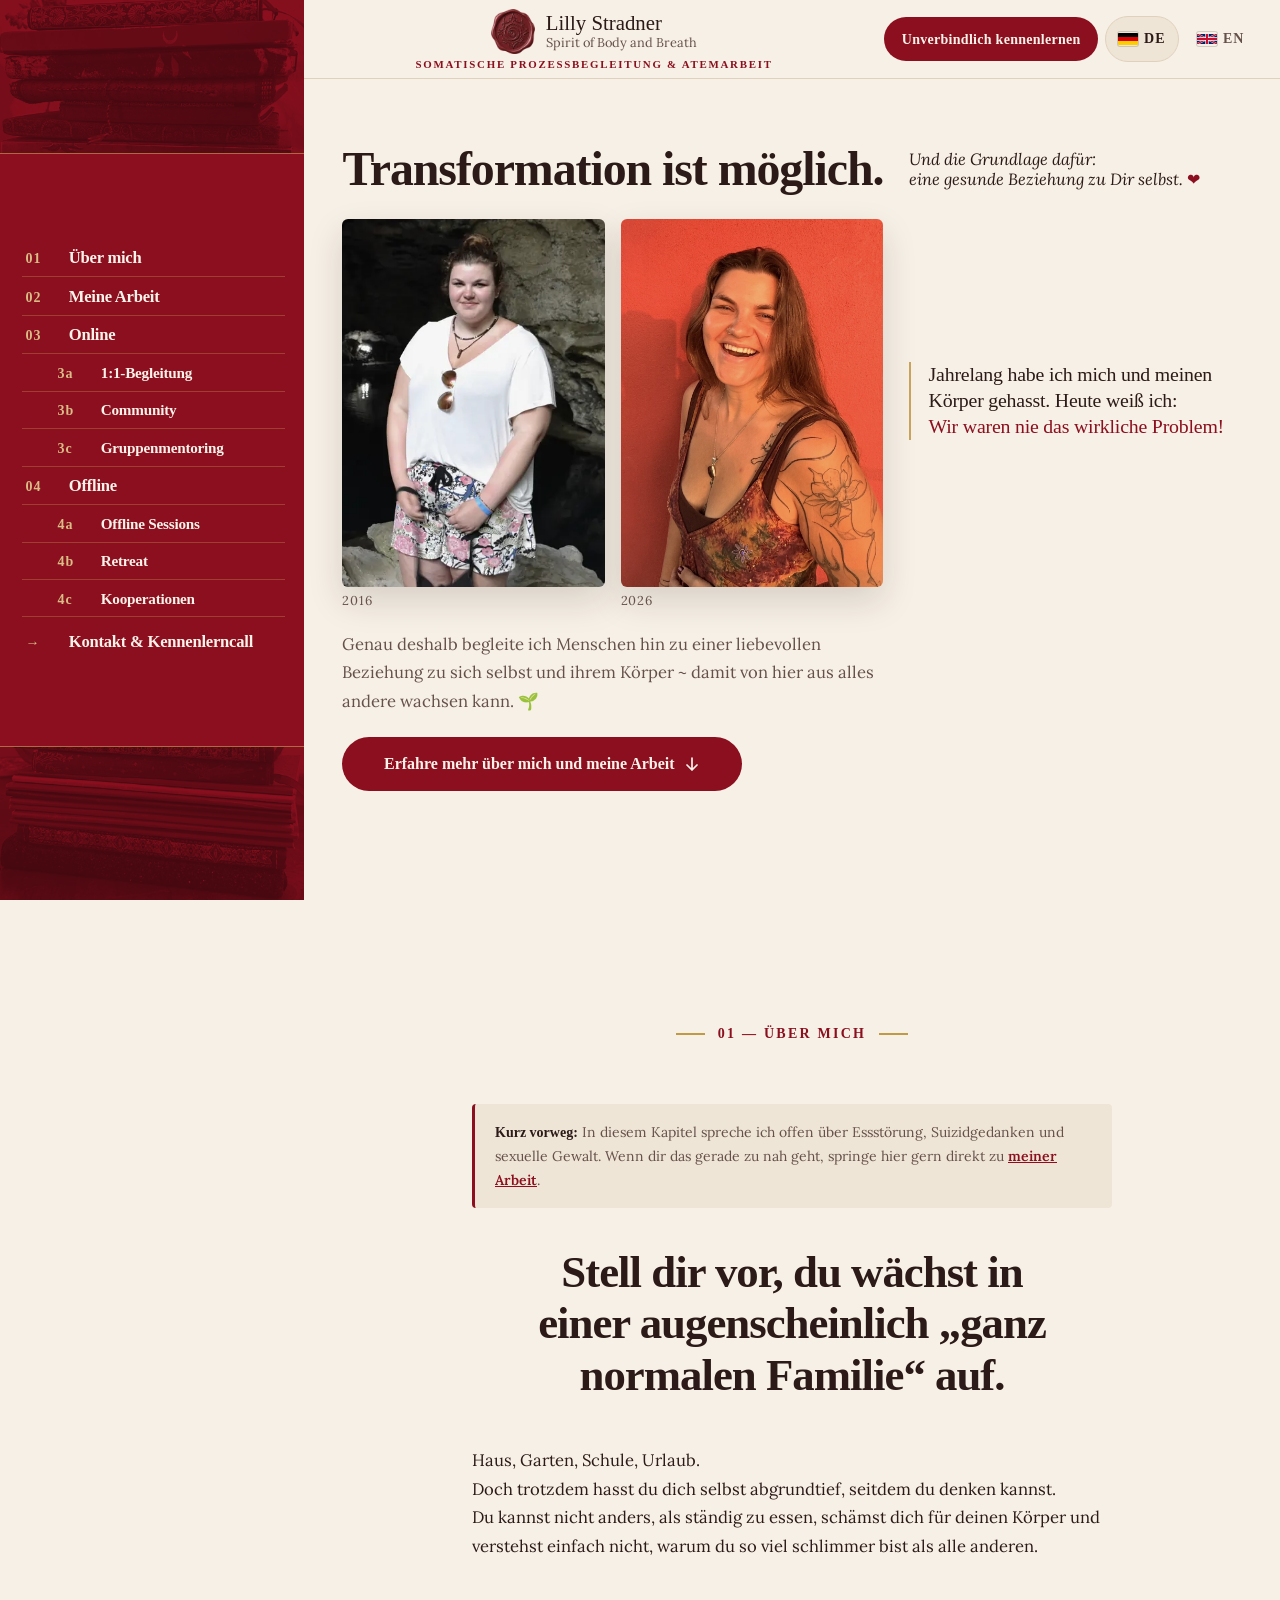
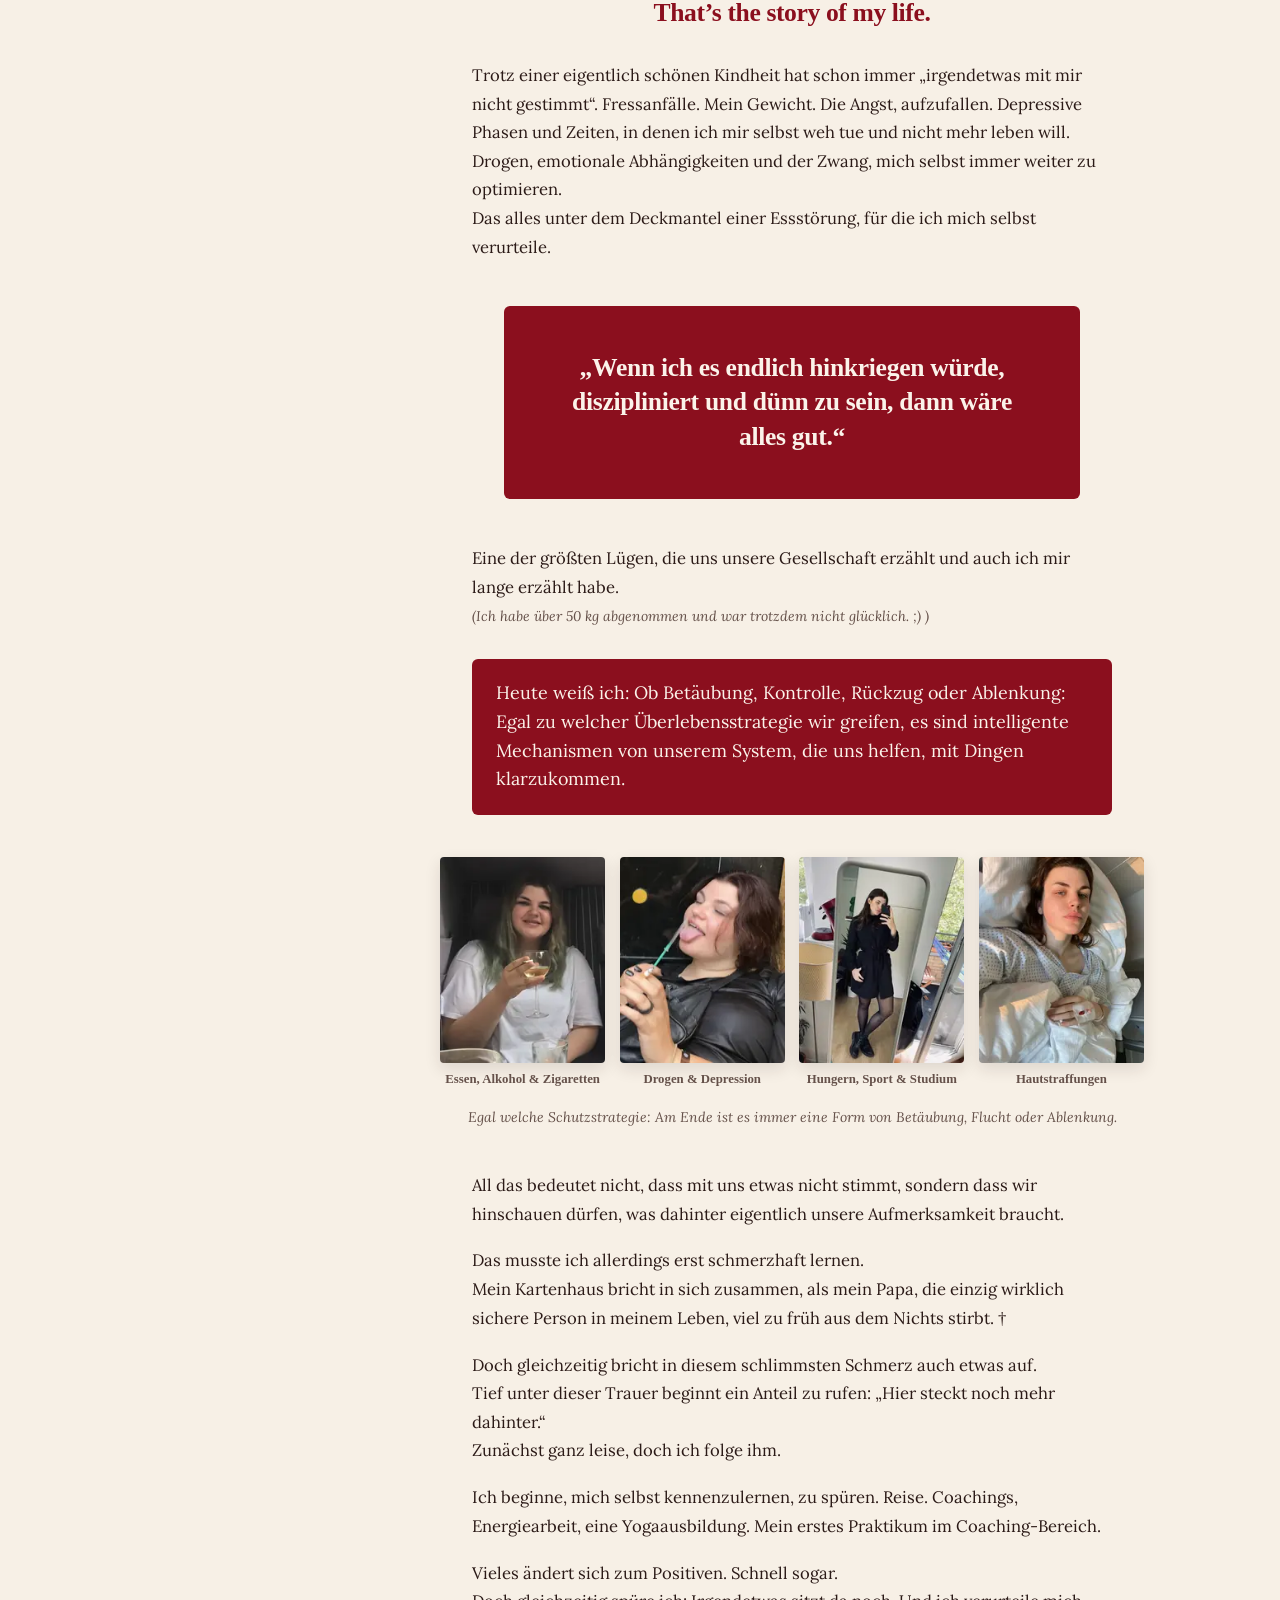
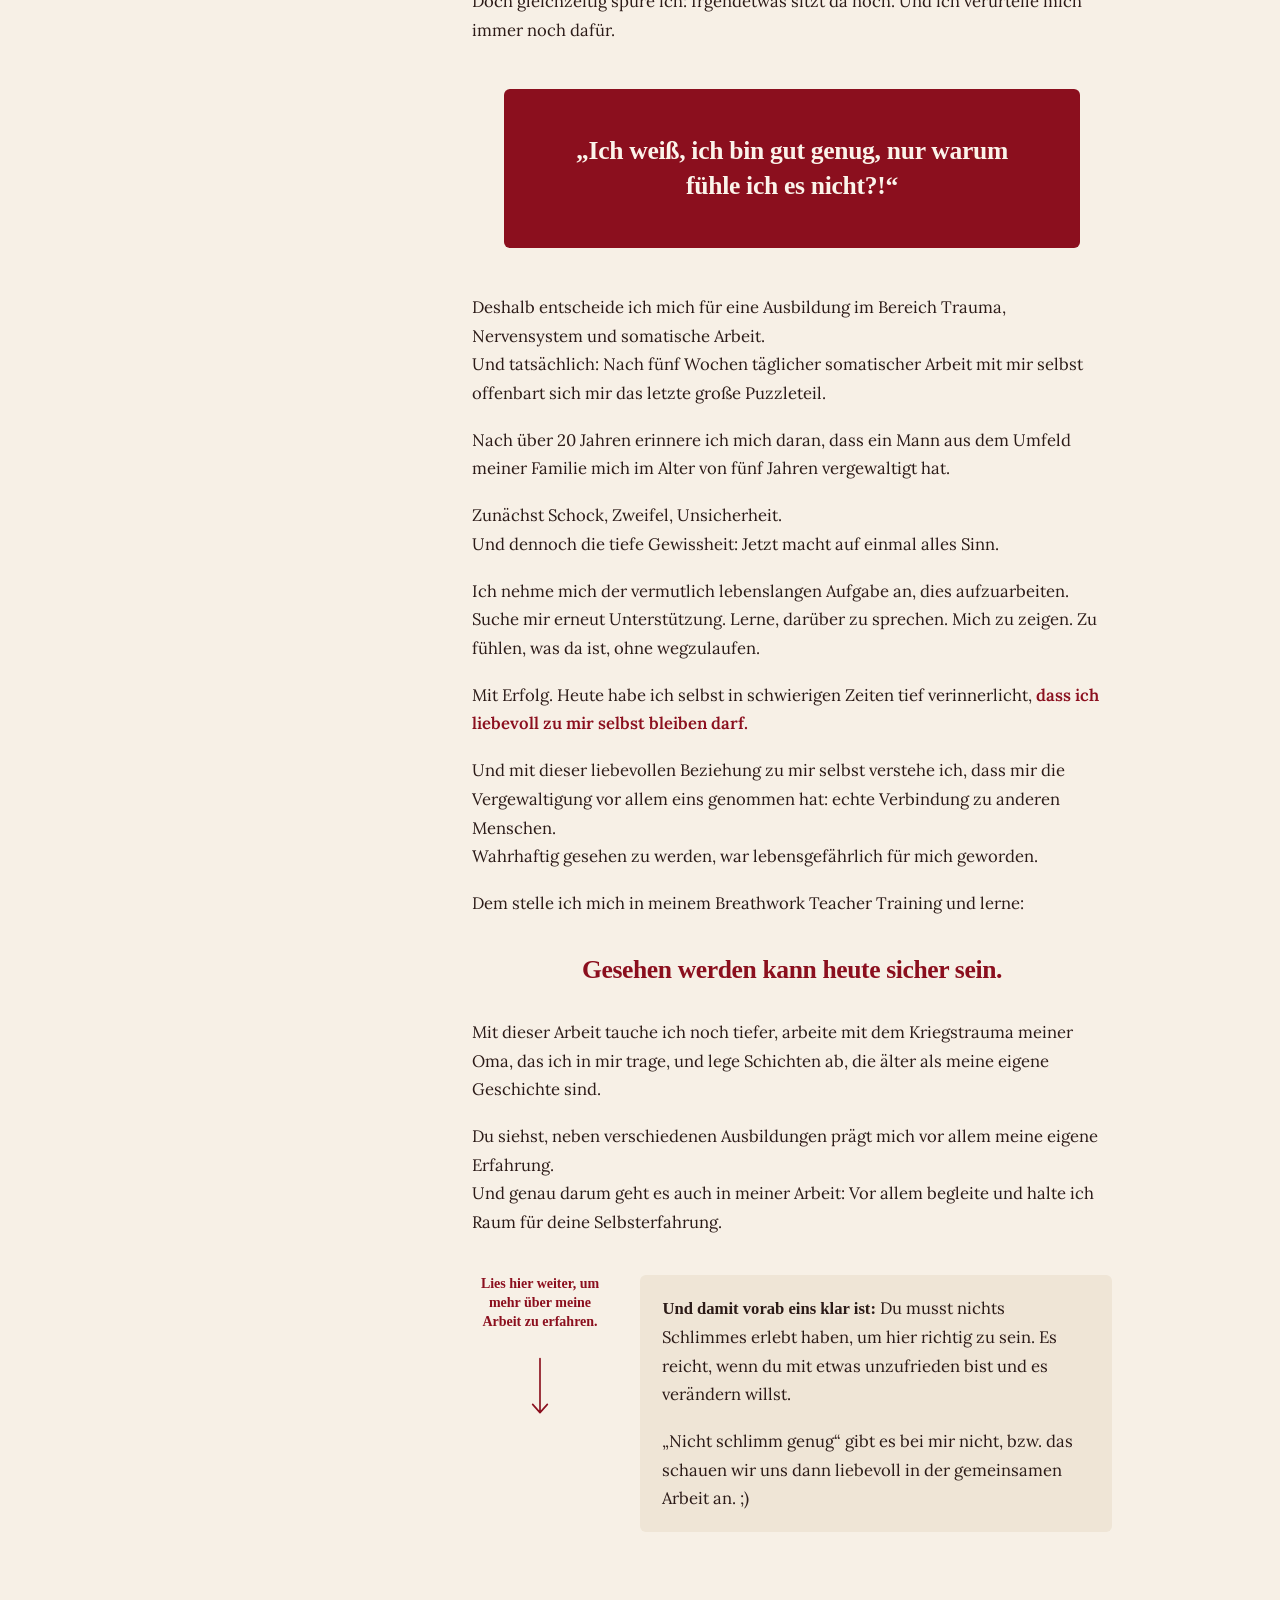
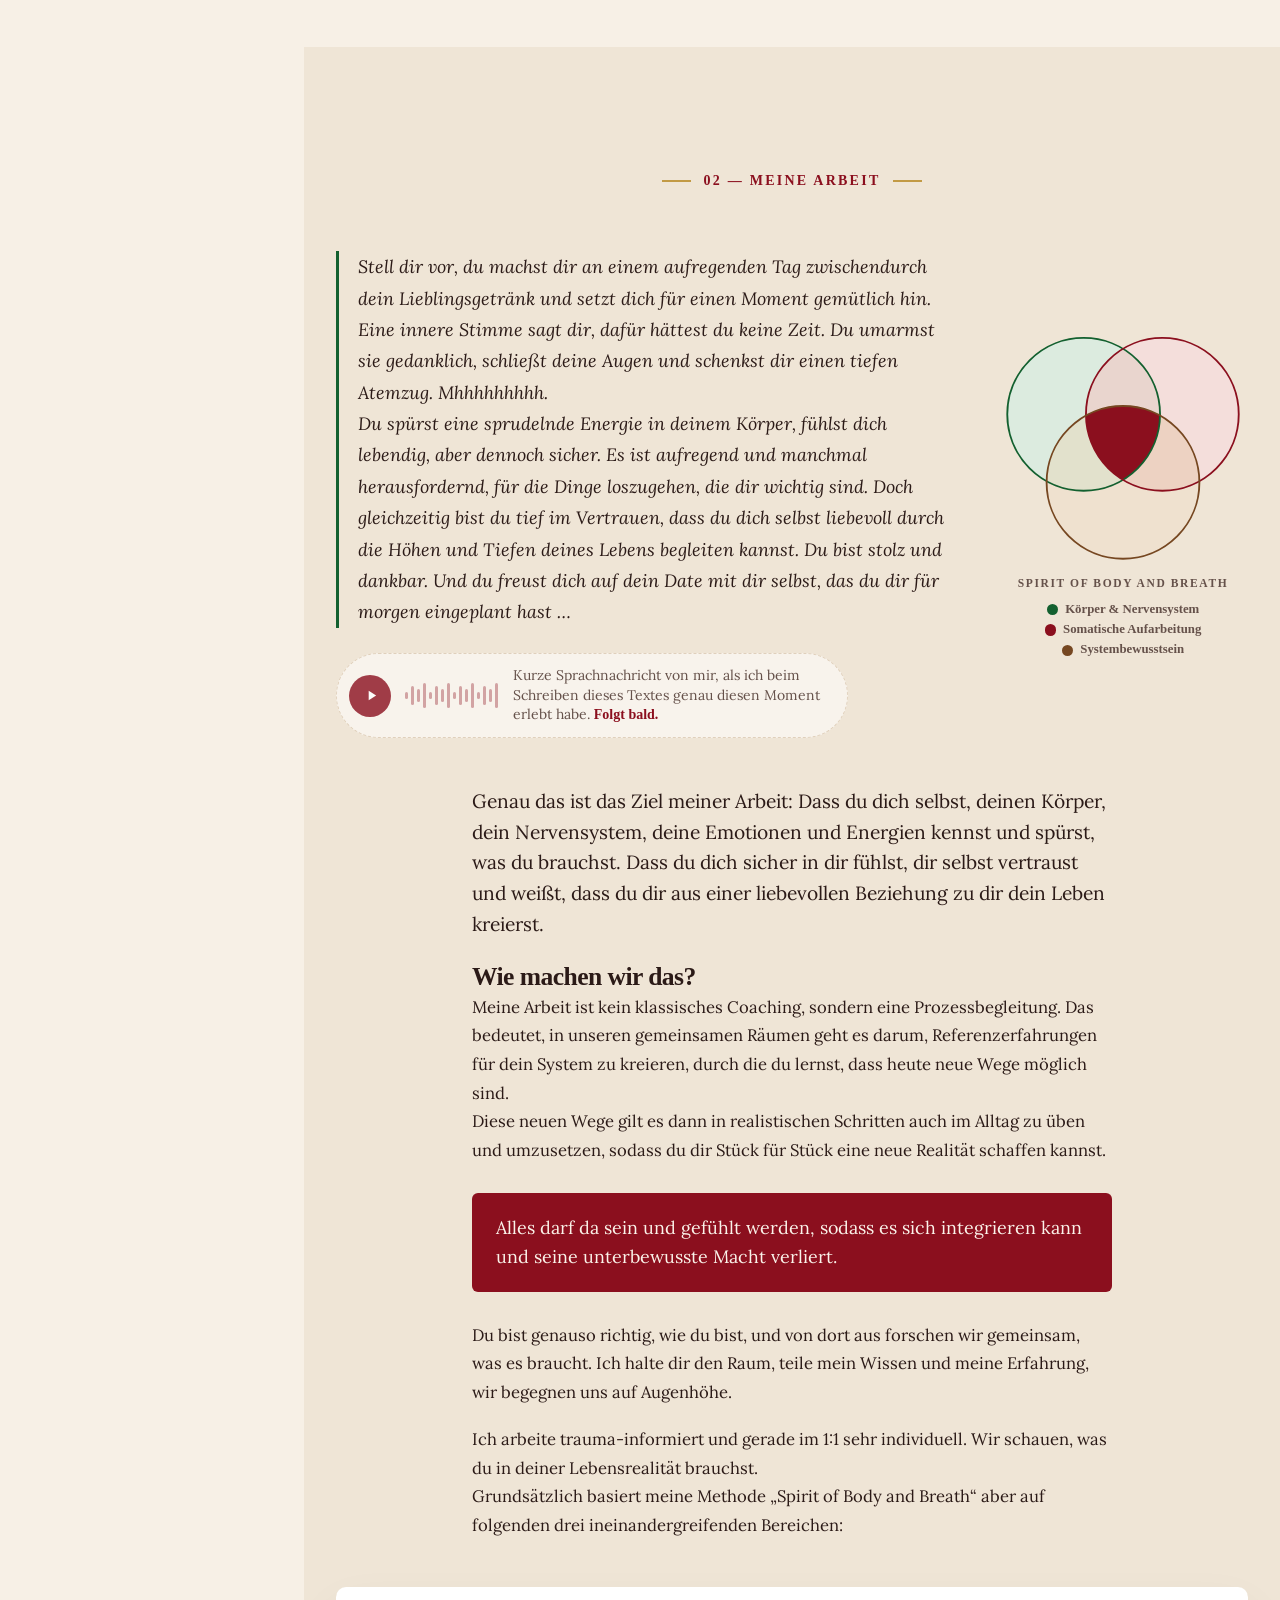
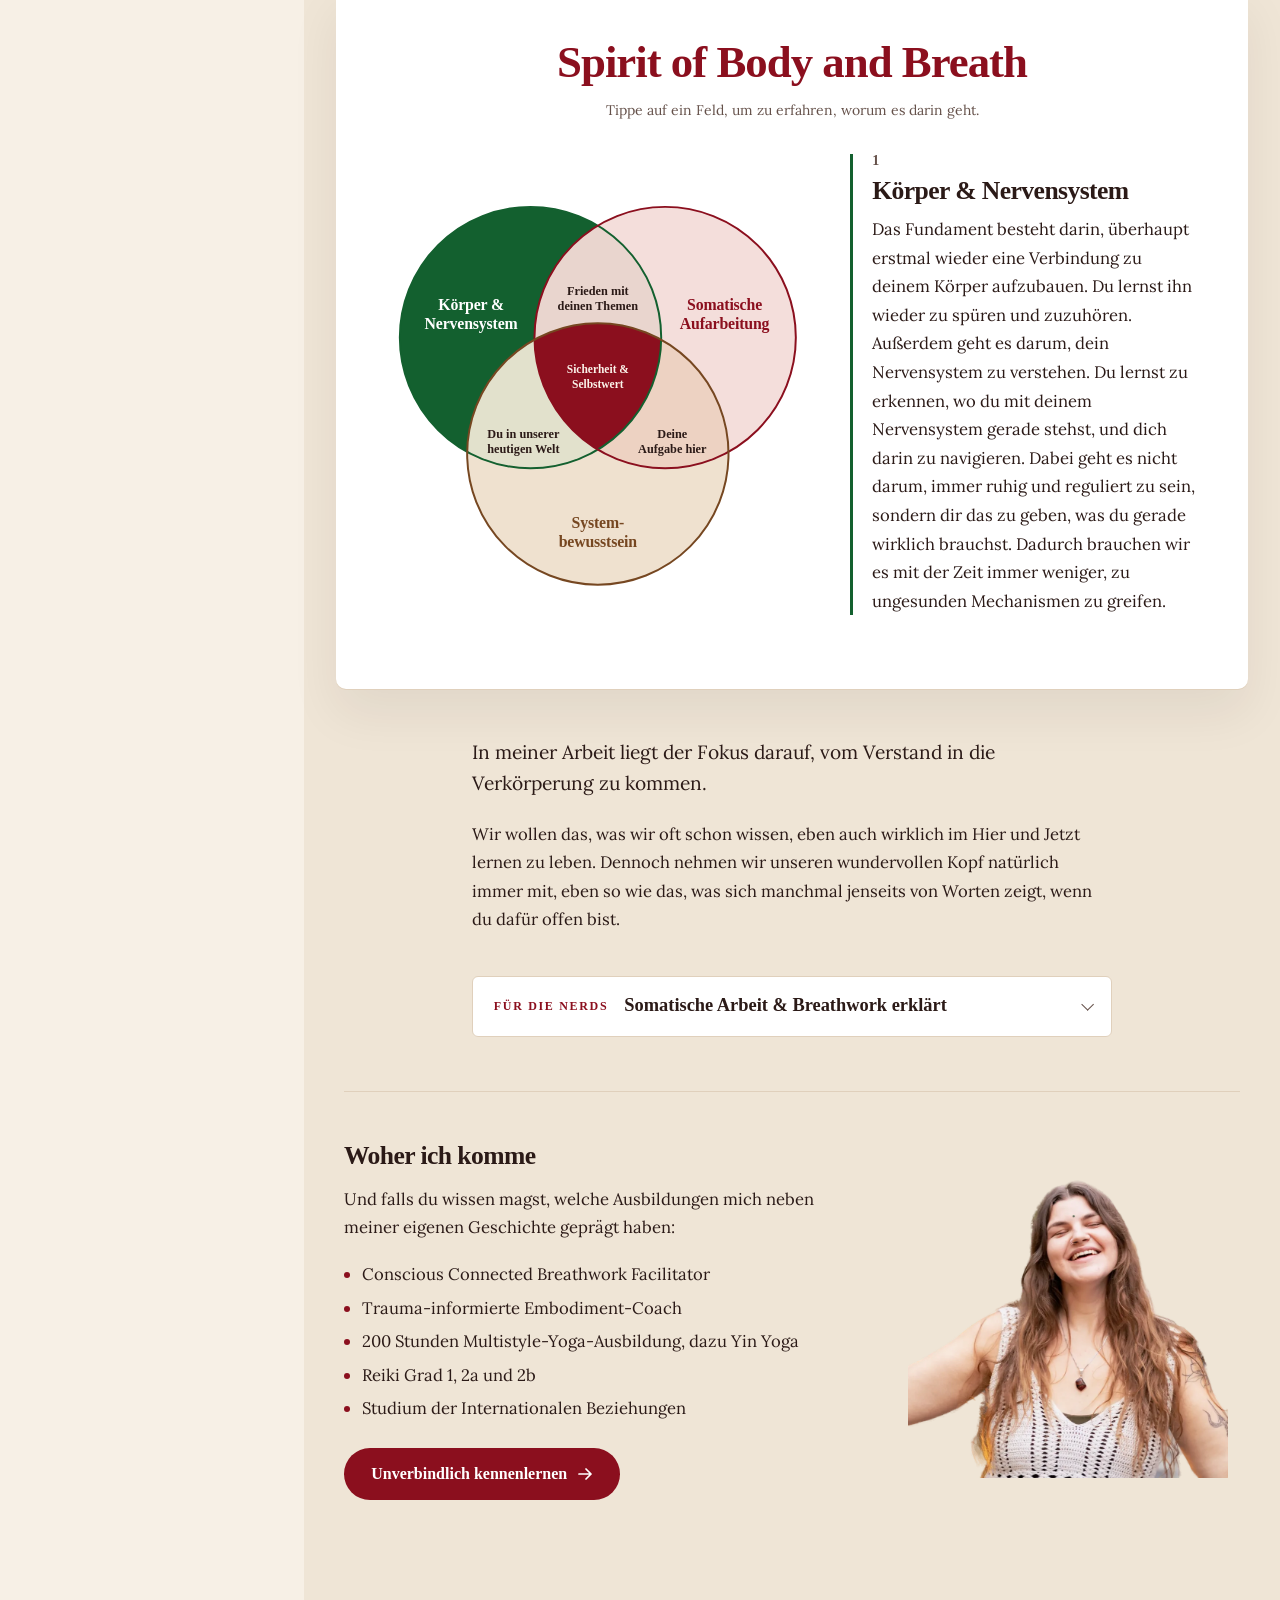
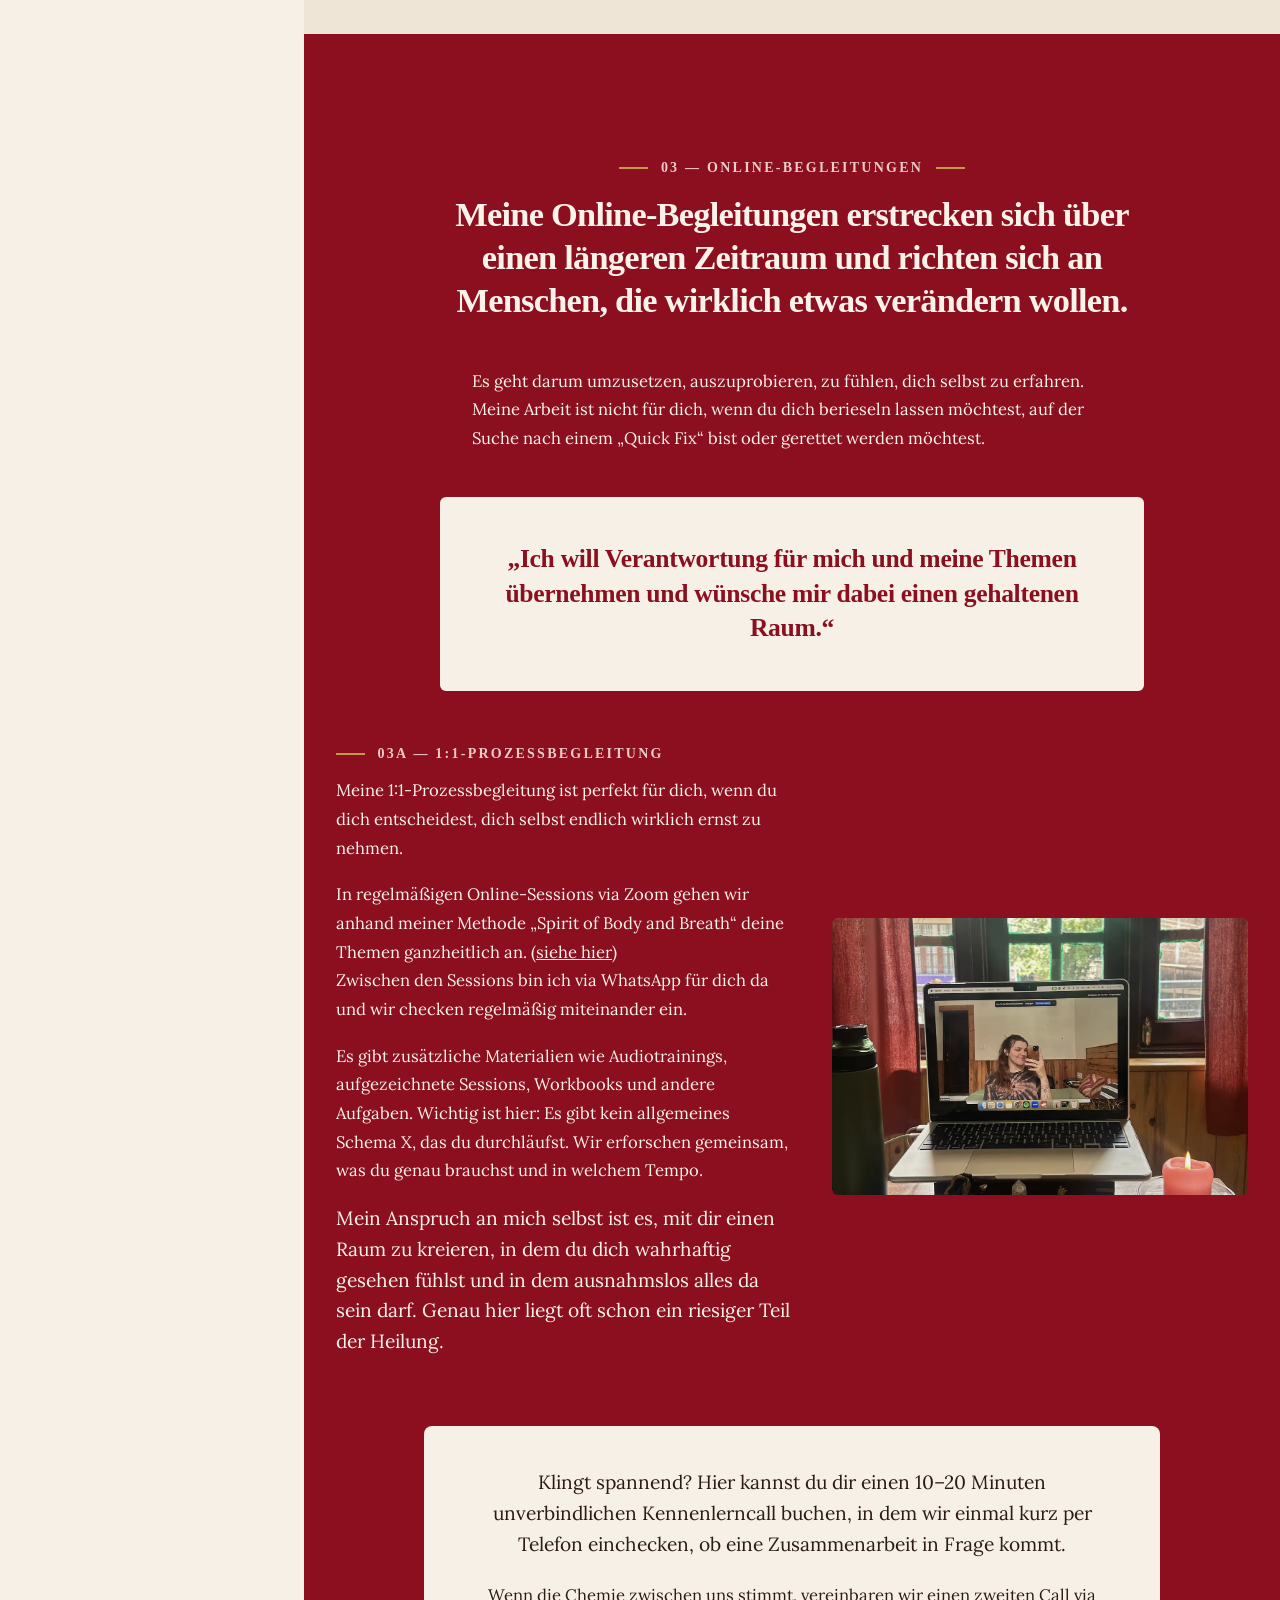
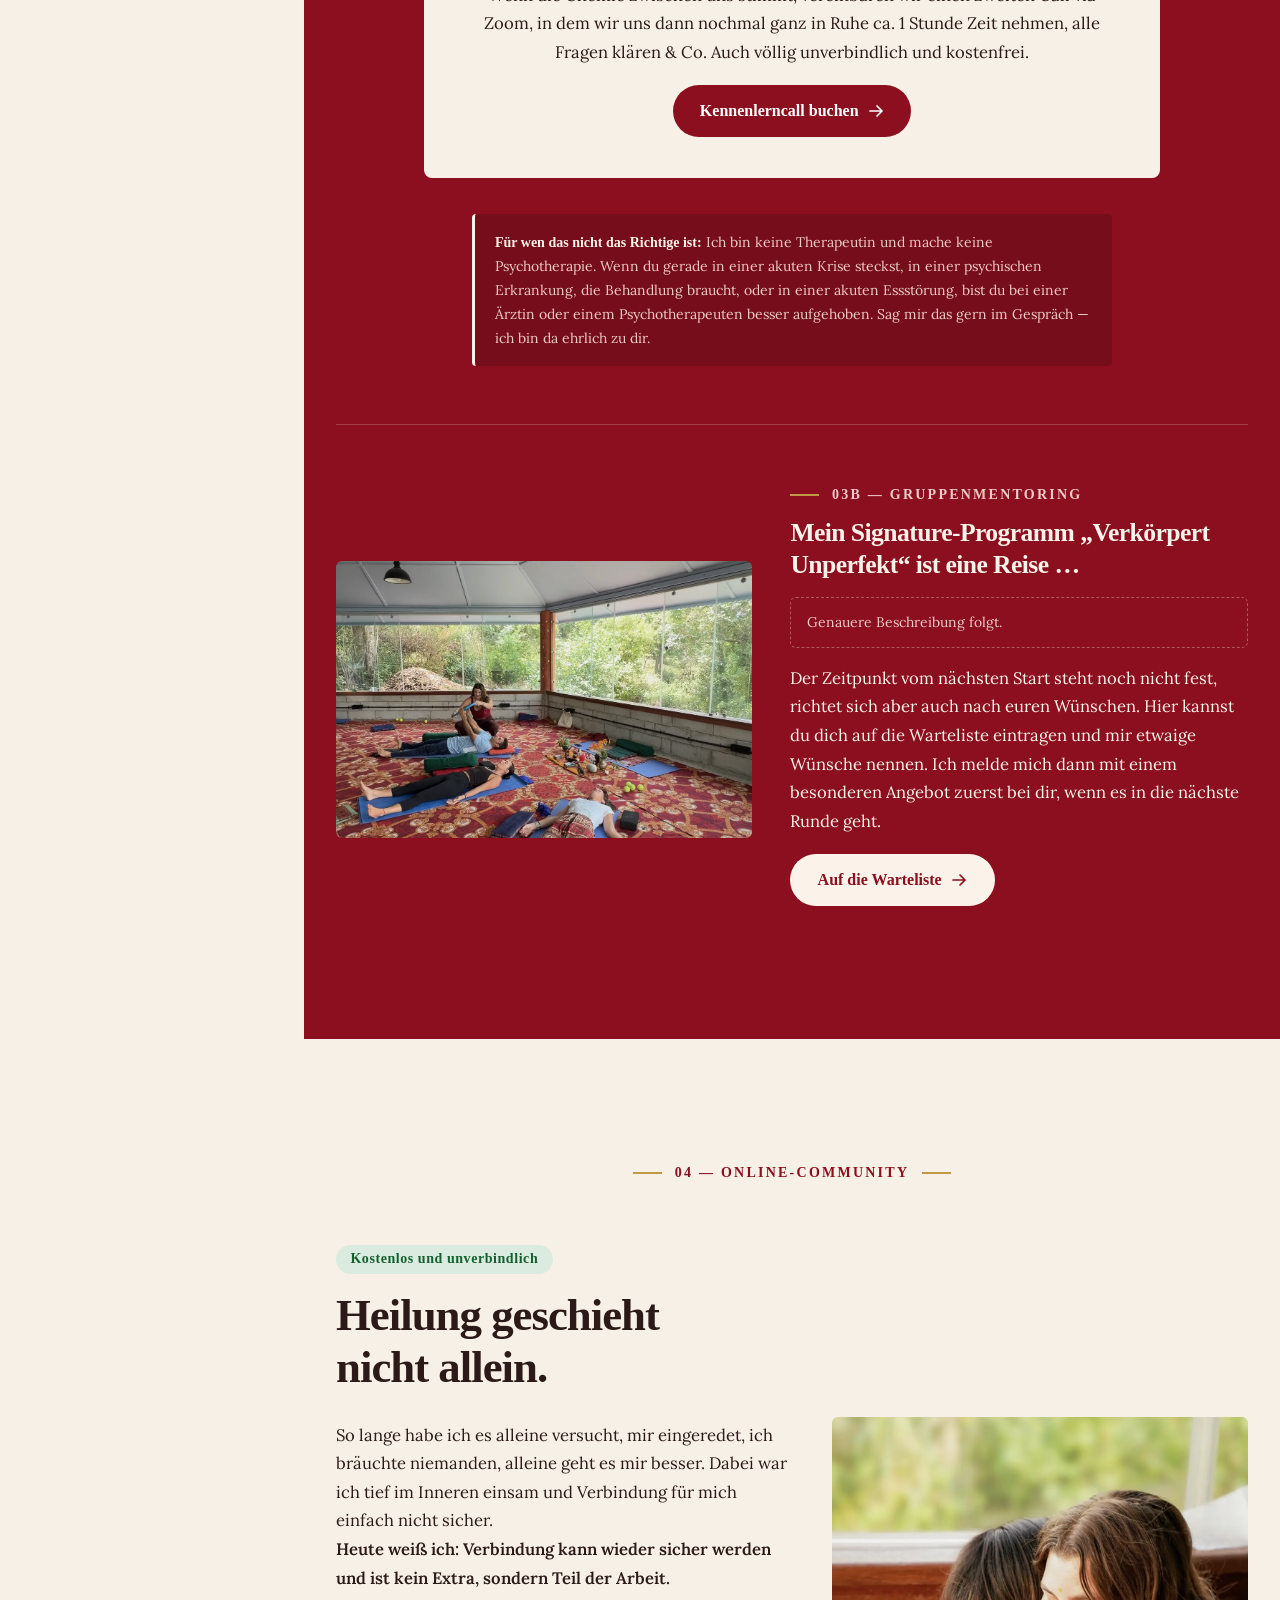
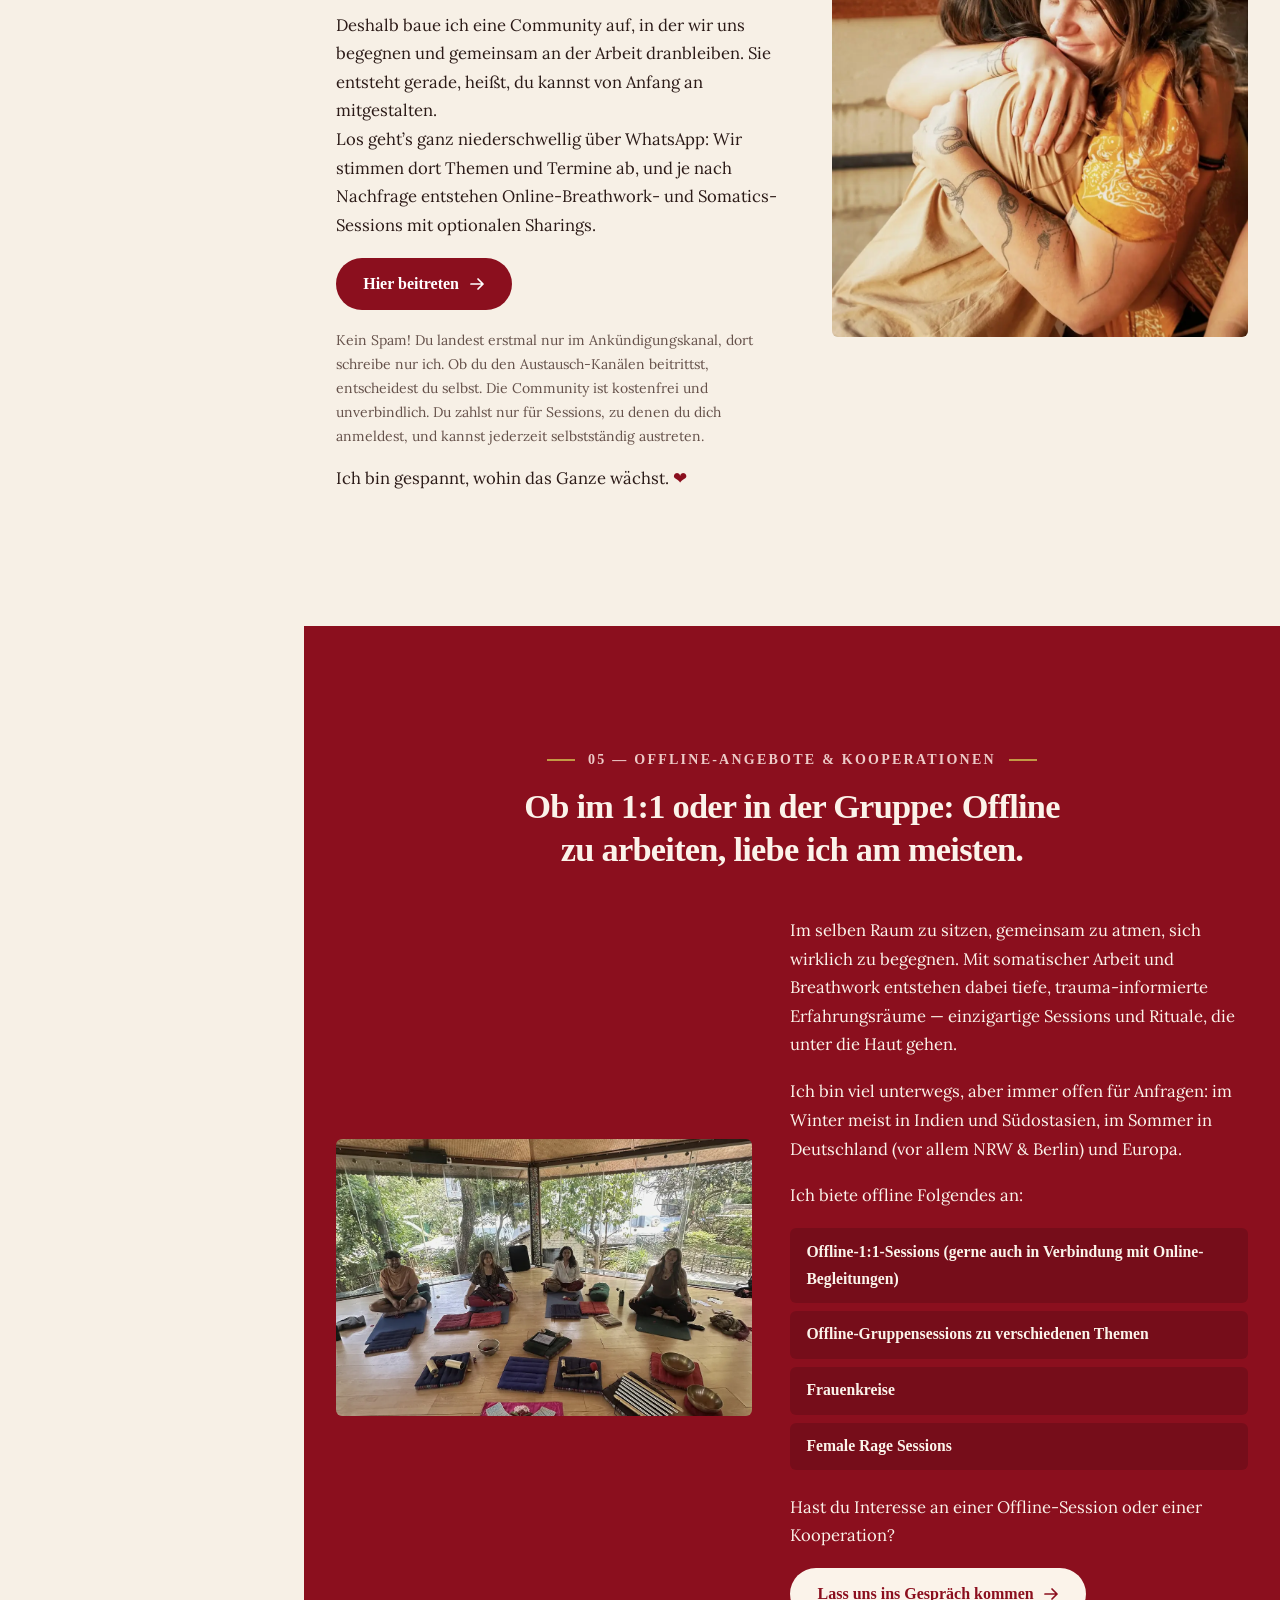
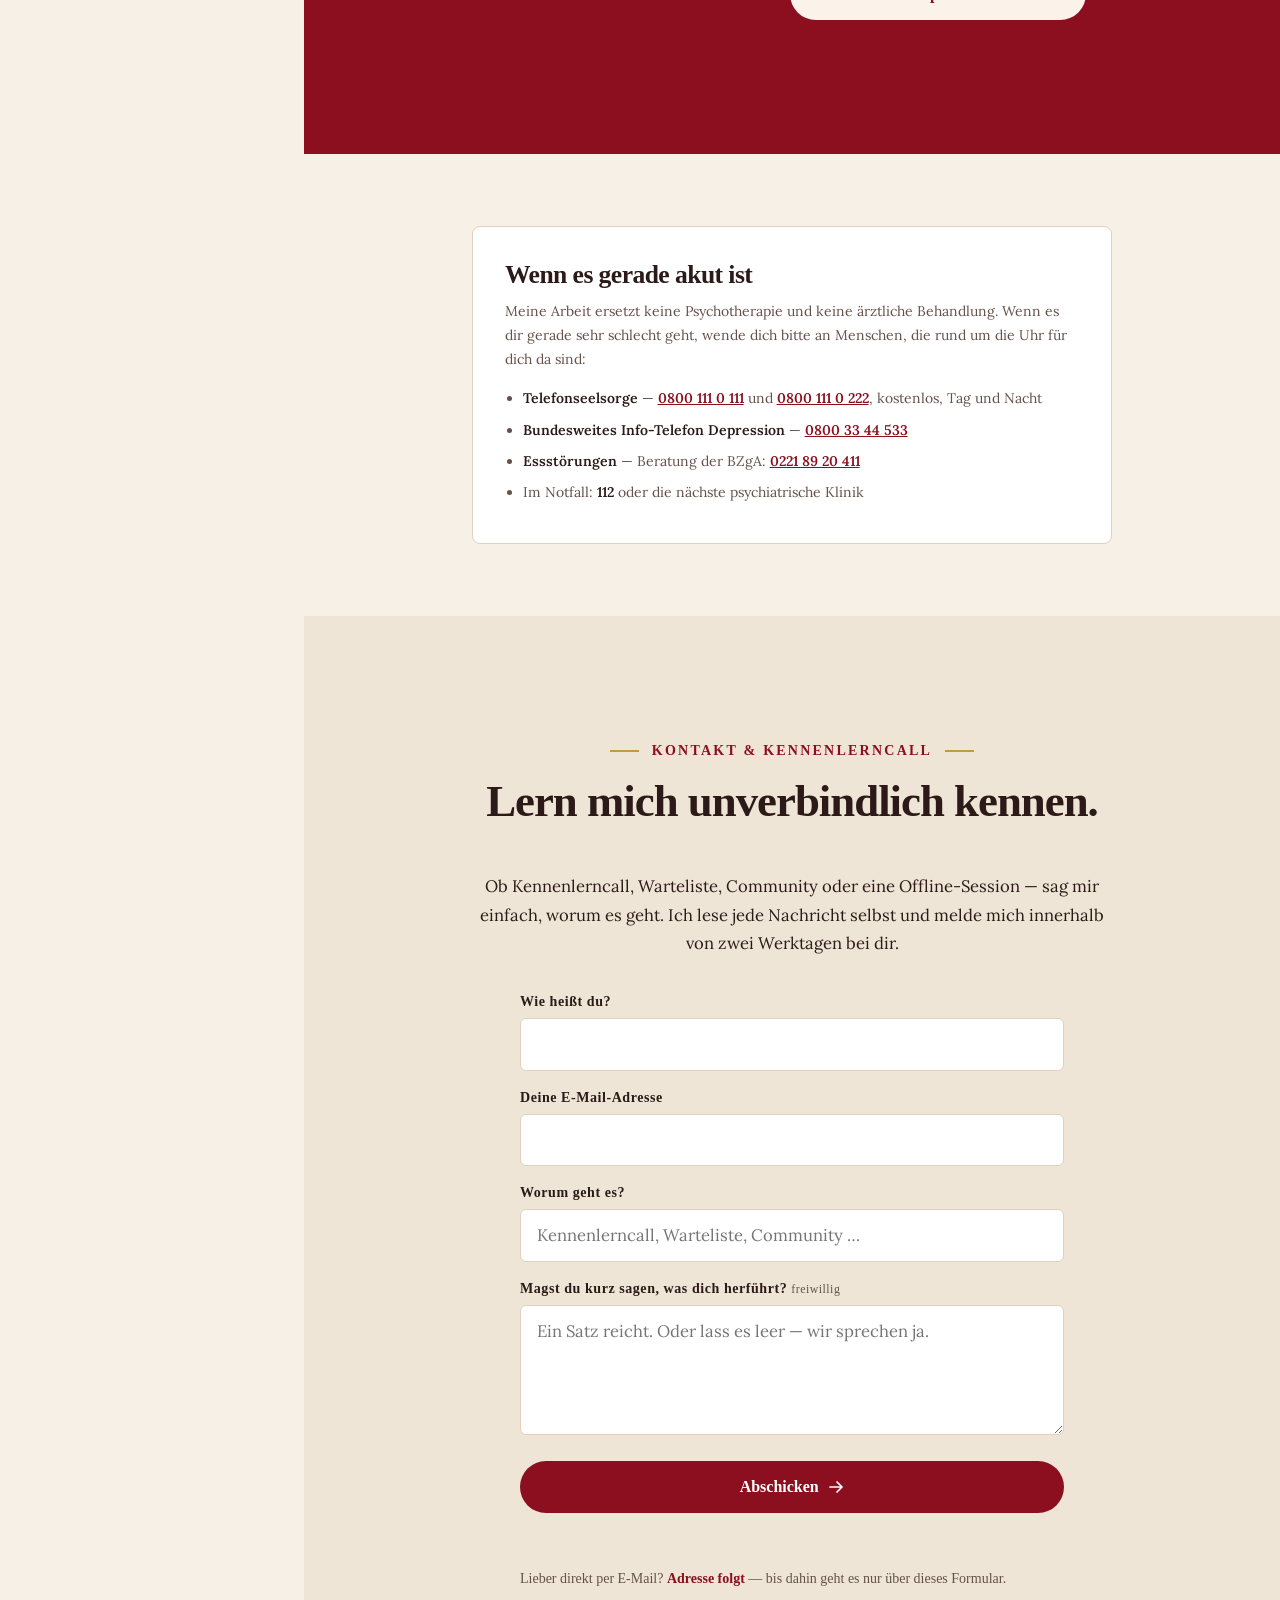
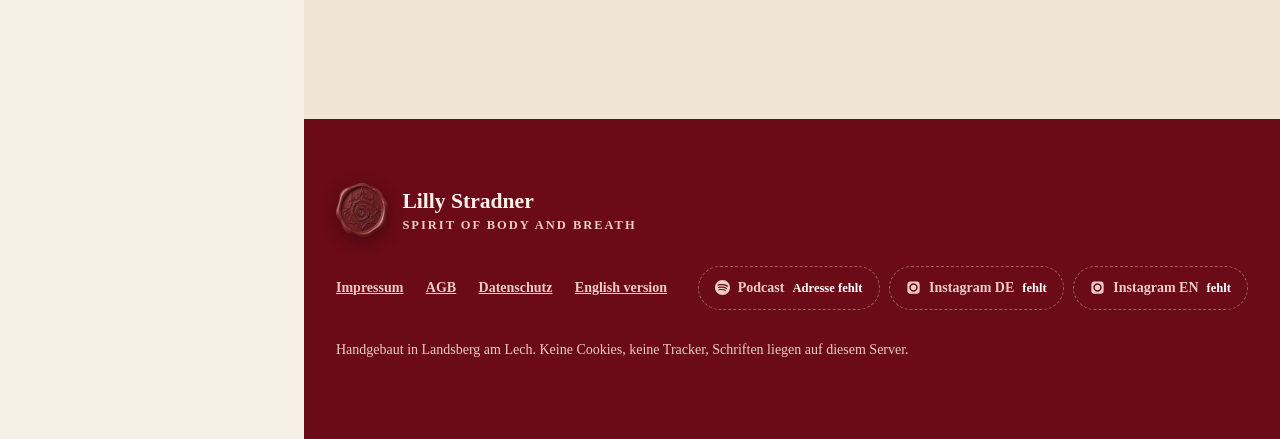
==== index.html @ eb8b39ae "Test: Hero Desktop mit geraden Kanten (Runde 5) - Kopfleiste: Somatische Prozessbegleitung & Atemarb" ====
<!doctype html>
<html lang="de">
<head>
<meta charset="utf-8">
<meta name="viewport" content="width=device-width, initial-scale=1">
<script>document.documentElement.classList.add('js')</script>

<!-- ENTFERNEN, sobald Impressum + Datenschutz vollstaendig sind und Lilly freigegeben hat -->
<meta name="robots" content="noindex, nofollow">

<title>Somatische Prozessbegleitung &amp; Atemarbeit | Lilly Stradner</title>
<meta name="description" content="Lilly Stradner begleitet Menschen hin zu einer liebevollen Beziehung zu sich selbst und ihrem Körper — mit somatischer Arbeit, Nervensystemarbeit und Atemarbeit. Unverbindlicher Kennenlerncall.">
<link rel="alternate" hreflang="de" href="https://lechcode.github.io/lilly-stradner-vorschau/">
<link rel="alternate" hreflang="en" href="https://lechcode.github.io/lilly-stradner-vorschau/en.html">
<link rel="alternate" hreflang="x-default" href="https://lechcode.github.io/lilly-stradner-vorschau/">

<meta property="og:title" content="Lilly Stradner · Spirit of Body and Breath">
<meta property="og:description" content="Somatische Prozessbegleitung &amp; Atemarbeit. Transformation ist möglich.">
<meta property="og:type" content="website">
<meta property="og:locale" content="de_DE">
<!-- Vorschau-URL, NICHT die spaetere Kundendomain -->
<meta property="og:url" content="https://lechcode.github.io/lilly-stradner-vorschau/">
<meta property="og:image" content="https://lechcode.github.io/lilly-stradner-vorschau/assets/og.jpg">
<meta property="og:image:width" content="1200">
<meta property="og:image:height" content="630">
<meta name="theme-color" content="#F7F0E6">
<link rel="icon" href="data:image/svg+xml,%3Csvg xmlns='http://www.w3.org/2000/svg' viewBox='0 0 32 32'%3E%3Crect width='32' height='32' rx='7' fill='%23792427'/%3E%3Cpath d='M16 7a9 9 0 1 0 9 9 7 7 0 1 1-7-7' fill='none' stroke='%23F7F0E6' stroke-width='2.4' stroke-linecap='round'/%3E%3C/svg%3E">
<!-- Hero-Diptychon vorladen: beide Bilder sind LCP-Kandidaten. -->
<link rel="preload" as="image" type="image/webp"
      imagesrcset="assets/img/frueher-440.webp 440w, assets/img/frueher-880.webp 880w"
      imagesizes="(min-width:900px) 260px, 42vw">
<link rel="preload" as="image" href="assets/img/heute-neu.jpg" type="image/jpeg">
<link rel="preload" href="assets/fonts/lora-400.woff2" as="font" type="font/woff2" crossorigin>
<link rel="stylesheet" href="assets/fonts.css">
<link rel="stylesheet" href="assets/tokens.css">
<link rel="stylesheet" href="assets/site.css">
</head>
<body>

<a class="skip" href="#inhalt">Zum Inhalt springen</a>

<!-- Glut-Linie: wandert beim Scrollen mit. Rein dekorativ. -->
<div class="glutlinie" aria-hidden="true"><span></span></div>

<!-- ══ Kopfleiste ══ Sprache immer sichtbar, nie hinter einem Aufklapper -->
<header class="kopf">
  <button class="menue-knopf" id="menue" aria-expanded="false" aria-controls="nav">
    <svg viewBox="0 0 15 11" aria-hidden="true">
      <line class="b1" x1="0" y1="1" x2="15" y2="1"/>
      <line class="b2" x1="0" y1="5.5" x2="15" y2="5.5"/>
      <line class="b3" x1="0" y1="10" x2="15" y2="10"/>
    </svg>
    <span>Menü</span>
  </button>

  <!-- Brandzeichen (19.11.): mittig in der Leiste, fuehrt zum Seitenanfang.
       Ersetzt das Siegel, das vorher im Hero stand. -->
  <div class="kopf-mitte">
  <a class="kopf-marke" href="#">
    <img src="assets/img/siegel-120.webp" width="40" height="41" fetchpriority="high"
         srcset="assets/img/siegel-120.webp 120w, assets/img/siegel-240.webp 240w" sizes="(min-width:1024px) 44px, 34px"
         alt="Spirit of Body and Breath Logo">
    <span>
      <b>Lilly Stradner</b>
      <i>Spirit of Body and Breath</i>
    </span>
  </a>
  <!-- 19.11. (Runde 5): nur am Desktop, dort ersetzt sie die Zeile im Hero -->
  <p class="kopf-zeile">Somatische Prozessbegleitung &amp; Atemarbeit</p>
  </div>

  <div class="kopf-rechts">

  <!-- Runde 2: Lilly will den Kennenlerncall „wirklich ohne Hürde" — deshalb
       dauerhaft erreichbar. Ab 1024px in der Kopfleiste, darunter schwebt er
       unten am Rand, sobald der Hero verlassen ist (site.js). -->
  <a class="kennenlernen" href="#kontakt" data-thema="Kennenlerncall">Unverbindlich kennenlernen</a>

  <nav class="sprache" aria-label="Sprache wählen">
    <a href="index.html" aria-current="true" hreflang="de">
      <svg class="flagge" viewBox="0 0 5 3" aria-hidden="true"><rect width="5" height="1" y="0" fill="#000"/><rect width="5" height="1" y="1" fill="#D00"/><rect width="5" height="1" y="2" fill="#FFCE00"/></svg>
      DE
    </a>
    <a href="en.html" hreflang="en">
      <svg class="flagge" viewBox="0 0 60 30" aria-hidden="true"><clipPath id="s"><path d="M0 0v30h60V0z"/></clipPath><g clip-path="url(#s)"><path d="M0 0v30h60V0z" fill="#012169"/><path d="M0 0l60 30m0-30L0 30" stroke="#fff" stroke-width="6"/><path d="M0 0l60 30m0-30L0 30" stroke="#C8102E" stroke-width="4"/><path d="M30 0v30M0 15h60" stroke="#fff" stroke-width="10"/><path d="M30 0v30M0 15h60" stroke="#C8102E" stroke-width="6"/></g></svg>
      EN
    </a>
  </nav>
  </div>
</header>

<!-- ══ Seitenreiter (ab 900px) ══ -->
<nav class="rail" aria-label="Kapitel">
  <a href="#ueber-mich"  data-titel="Über mich"><span class="sr">Über mich</span></a>
  <a href="#arbeit"      data-titel="Meine Arbeit"><span class="sr">Meine Arbeit</span></a>
  <a href="#begleitung"  data-titel="Online-Begleitungen"><span class="sr">Online-Begleitungen</span></a>
  <a href="#community"   data-titel="Online-Community"><span class="sr">Online-Community</span></a>
  <a href="#offline"     data-titel="Offline &amp; Kooperationen"><span class="sr">Offline &amp; Kooperationen</span></a>
  <a href="#kontakt"     data-titel="Kontakt"><span class="sr">Kontakt</span></a>
</nav>

<!-- ══ Ausklapp-Navigation ══ Punkte exakt nach Lillys PDF (Runde 2) -->
<div class="nav" id="nav" data-offen="false">
  <ol>
    <li><a href="#ueber-mich"><span>01</span> Über mich</a></li>
    <li><a href="#arbeit"><span>02</span> Meine Arbeit</a></li>
    <li><a href="#begleitung"><span>03</span> Online</a></li>
    <li class="unter"><a href="#einszueins"><span>3a</span> 1:1-Begleitung</a></li>
    <li class="unter"><a href="#community"><span>3b</span> Community</a></li>
    <!--nur-de--><li class="unter"><a href="#gruppen"><span>3c</span> Gruppenmentoring</a></li><!--/nur-de-->
    <li><a href="#offline"><span>04</span> Offline</a></li>
    <li class="unter"><a href="#offline"><span>4a</span> Offline Sessions</a></li>
    <li class="unter"><a href="#offline"><span>4b</span> Retreat</a></li>
    <li class="unter"><a href="#offline"><span>4c</span> Kooperationen</a></li>
    <li class="nav-kontakt"><a href="#kontakt"><span>→</span> Kontakt &amp; Kennenlerncall</a></li>
  </ol>
</div>

<main id="inhalt">

<!-- ══════════ HERO ══════════
     Reihenfolge nach Lillys PDF (Runde 2):
     Bilder → „Transformation ist möglich." → Grundlage → Zeile →
     ihr neuer Text → Einladung zum Runterscrollen.
     Das Siegel mit „Spirit of…" steht seit 19.11. oben in der Kopfleiste. -->
<section class="hero">
  <!-- 19.11. (Lilly, Runde 4): alle Teile direkt im Raster, in der Handy-
       Reihenfolge. Desktop: links Text (ca. 60 %), rechts die Fotos, senkrecht
       mittig. Handy: Ueberschrift, Grundlage, Fotos, Zitat, Absatz, Zeile, Knoepfe. -->
  <div class="buehne hero-gitter">
    <h1>Transformation ist möglich.</h1>

    <p class="grundlage">Und die Grundlage dafür:<br> eine gesunde Beziehung zu Dir selbst. <span class="herz" aria-hidden="true">❤</span></p>

    <div class="dipt">
      <figure>
        <picture>
          <source type="image/webp" srcset="assets/img/frueher-440.webp 440w, assets/img/frueher-880.webp 880w" sizes="(min-width:900px) 20vw, 42vw">
          <img src="assets/img/frueher-440.jpg"
               srcset="assets/img/frueher-440.jpg 440w, assets/img/frueher-880.jpg 880w"
               sizes="(min-width:900px) 20vw, 42vw"
               width="440" height="616" fetchpriority="high"
             alt="Lilly vor zehn Jahren in einer Höhle: weißes Shirt, Haare hochgesteckt, vorsichtiges Lächeln.">
        </picture>
        <!-- Jahreszahl aus den Aufnahmedaten der Dateien — Lilly bestaetigen lassen -->
        <figcaption>2016</figcaption>
      </figure>
      <figure>
        <picture>
          <img src="assets/img/heute-neu.jpg"
               width="440" height="616" fetchpriority="high"
             alt="Lilly heute lachend vor einer roten Wand: gemustertes Top, tätowierter Arm, offenes Lächeln.">
        </picture>
        <figcaption>2026</figcaption>
      </figure>
    </div>

    <p class="kern">Jahrelang habe ich mich und meinen Körper gehasst. Heute weiß ich:<br> <em>Wir waren nie das wirkliche Problem!</em></p>
    <p class="hero-absatz">Genau deshalb begleite ich Menschen hin zu einer liebevollen Beziehung zu sich selbst und ihrem Körper ~ damit von hier aus alles andere wachsen kann.&nbsp;<span aria-hidden="true">🌱</span></p>

    <!-- Runde 2: ohne Strich davor, „&" statt Punkt, am Handy in EINER Zeile. -->
    <p class="zeile">Somatische Prozessbegleitung &amp; Atemarbeit</p>

    <div class="hero-wege">
      <a class="knopf runter" href="#ueber-mich">
        Erfahre mehr über mich und meine Arbeit
        <svg viewBox="0 0 16 16" fill="none" aria-hidden="true"><path d="M8 2v12M3 9l5 5 5-5" stroke="currentColor" stroke-width="1.7" stroke-linecap="round" stroke-linejoin="round"/></svg>
      </a>
    </div>
  </div>
</section>


<!-- ══════════ 01 · ÜBER MICH ══════════
     Text 1:1 aus Lillys PDF (Runde 2). -->
<section id="ueber-mich">
  <div class="buehne">
    <div class="kapitel-kopf reveal"><p class="marke">01 — Über mich</p></div>

    <!-- W12: Trigger-Hinweis vor der Geschichte. -->
    <div class="hinweis reveal">
      <strong>Kurz vorweg:</strong> In diesem Kapitel spreche ich offen über Essstörung, Suizidgedanken und sexuelle Gewalt. Wenn dir das gerade zu nah geht, springe hier gern direkt zu <a href="#arbeit">meiner Arbeit</a>.
    </div>

    <div class="kapitel-kopf reveal"><h2>Stell dir vor, du wächst in einer augenscheinlich „ganz normalen Familie“ auf.</h2></div>

    <div class="lese reveal">
      <p>Haus, Garten, Schule, Urlaub.<br>Doch trotzdem hasst du dich selbst abgrundtief, seitdem du denken kannst.<br>Du kannst nicht anders, als ständig zu essen, schämst dich für deinen Körper und verstehst einfach nicht, warum du so viel schlimmer bist als alle anderen.</p>

      <p class="satz-gross">That’s the story of my life.</p>

      <p>Trotz einer eigentlich schönen Kindheit hat schon immer „irgendetwas mit mir nicht gestimmt“. Fressanfälle. Mein Gewicht. Die Angst, aufzufallen. Depressive Phasen und Zeiten, in denen ich mir selbst weh tue und nicht mehr leben will. Drogen, emotionale Abhängigkeiten und der Zwang, mich selbst immer weiter zu optimieren.<br>Das alles unter dem Deckmantel einer Essstörung, für die ich mich selbst verurteile.</p>
    </div>

    <figure class="pergament schmal reveal">
      <blockquote>„Wenn ich es endlich hinkriegen würde, diszipliniert und dünn zu sein, dann wäre alles gut.“</blockquote>
    </figure>

    <div class="lese reveal">
      <p>Eine der größten Lügen, die uns unsere Gesellschaft erzählt und auch ich mir lange erzählt habe.<br><span class="beiseite">(Ich habe über 50 kg abgenommen und war trotzdem nicht glücklich. ;) )</span></p>
      <p class="markiert">Heute weiß ich: Ob Betäubung, Kontrolle, Rückzug oder Ablenkung: Egal zu welcher Überlebensstrategie wir greifen, es sind intelligente Mechanismen von unserem System, die uns helfen, mit Dingen klarzukommen.</p>
    </div>

    <!-- Runde 2: Bilderreihe. Vier Phasen, gleiches Format, auch am Handy in
         EINER Zeile (Lillys ausdruecklicher Wunsch). Nicht auf 2x2 umbrechen. -->
    <figure class="bilderreihe reveal">
      <ol>
        <li>
          <picture>
            <source type="image/webp" srcset="assets/img/reihe-1-200.webp 200w, assets/img/reihe-1-400.webp 400w" sizes="(min-width:760px) 150px, 22vw">
            <img src="assets/img/reihe-1-200.jpg" srcset="assets/img/reihe-1-200.jpg 200w, assets/img/reihe-1-400.jpg 400w" sizes="(min-width:760px) 150px, 22vw" width="200" height="250" loading="lazy" decoding="async" alt="Lilly mit grünen Haarspitzen, ein Weinglas und eine Zigarette in der Hand.">
          </picture>
          <span>Essen, Alkohol &amp; Zigaretten</span>
        </li>
        <li>
          <picture>
            <source type="image/webp" srcset="assets/img/reihe-2-200.webp 200w, assets/img/reihe-2-400.webp 400w" sizes="(min-width:760px) 150px, 22vw">
            <img src="assets/img/reihe-2-200.jpg" srcset="assets/img/reihe-2-200.jpg 200w, assets/img/reihe-2-400.jpg 400w" sizes="(min-width:760px) 150px, 22vw" width="200" height="250" loading="lazy" decoding="async" alt="Lilly in Lederjacke, Augen geschlossen, Zunge herausgestreckt, eine Zigarette zwischen den Fingern.">
          </picture>
          <span>Drogen &amp; Depression</span>
        </li>
        <li>
          <picture>
            <source type="image/webp" srcset="assets/img/reihe-3-200.webp 200w, assets/img/reihe-3-400.webp 400w" sizes="(min-width:760px) 150px, 22vw">
            <img src="assets/img/reihe-3-200.jpg" srcset="assets/img/reihe-3-200.jpg 200w, assets/img/reihe-3-400.jpg 400w" sizes="(min-width:760px) 150px, 22vw" width="200" height="250" loading="lazy" decoding="async" alt="Spiegel-Selfie: Lilly sehr schlank in schwarzem Mantel und Stiefeln.">
          </picture>
          <span>Hungern, Sport &amp; Studium</span>
        </li>
        <li>
          <picture>
            <source type="image/webp" srcset="assets/img/reihe-4-200.webp 200w, assets/img/reihe-4-400.webp 400w" sizes="(min-width:760px) 150px, 22vw">
            <img src="assets/img/reihe-4-200.jpg" srcset="assets/img/reihe-4-200.jpg 200w, assets/img/reihe-4-400.jpg 400w" sizes="(min-width:760px) 150px, 22vw" width="200" height="250" loading="lazy" decoding="async" alt="Lilly im Krankenhausbett, mit Zugang an der Hand.">
          </picture>
          <span>Hautstraffungen</span>
        </li>
      </ol>
      <figcaption>Egal welche Schutzstrategie: Am Ende ist es immer eine Form von Betäubung, Flucht oder Ablenkung.</figcaption>
    </figure>

    <div class="lese reveal">
      <p>All das bedeutet nicht, dass mit uns etwas nicht stimmt, sondern dass wir hinschauen dürfen, was dahinter eigentlich unsere Aufmerksamkeit braucht.</p>

      <p>Das musste ich allerdings erst schmerzhaft lernen.<br>Mein Kartenhaus bricht in sich zusammen, als mein Papa, die einzig wirklich sichere Person in meinem Leben, viel zu früh aus dem Nichts stirbt. †</p>

      <p>Doch gleichzeitig bricht in diesem schlimmsten Schmerz auch etwas auf.<br>Tief unter dieser Trauer beginnt ein Anteil zu rufen: „Hier steckt noch mehr dahinter.“<br>Zunächst ganz leise, doch ich folge ihm.</p>

      <p>Ich beginne, mich selbst kennenzulernen, zu spüren. Reise. Coachings, Energiearbeit, eine Yogaausbildung. Mein erstes Praktikum im Coaching-Bereich.</p>

      <p>Vieles ändert sich zum Positiven. Schnell sogar.<br>Doch gleichzeitig spüre ich: Irgendetwas sitzt da noch. Und ich verurteile mich immer noch dafür.</p>
    </div>

    <figure class="pergament schmal reveal">
      <blockquote>„Ich weiß, ich bin gut genug, nur warum fühle ich es nicht?!“</blockquote>
    </figure>

    <div class="lese reveal">
      <p>Deshalb entscheide ich mich für eine Ausbildung im Bereich Trauma, Nervensystem und somatische Arbeit.<br>Und tatsächlich: Nach fünf Wochen täglicher somatischer Arbeit mit mir selbst offenbart sich mir das letzte große Puzzleteil.</p>

      <!-- HIER: Dieser Absatz laesst sich in einem Stueck entfernen oder vertiefen.
           Wie tief Lillys Geschichte oeffentlich steht, entscheidet sie selbst. -->
      <p>Nach über 20 Jahren erinnere ich mich daran, dass ein Mann aus dem Umfeld meiner Familie mich im Alter von fünf Jahren vergewaltigt hat.</p>

      <p>Zunächst Schock, Zweifel, Unsicherheit.<br>Und dennoch die tiefe Gewissheit: Jetzt macht auf einmal alles Sinn.</p>

      <p>Ich nehme mich der vermutlich lebenslangen Aufgabe an, dies aufzuarbeiten. Suche mir erneut Unterstützung. Lerne, darüber zu sprechen. Mich zu zeigen. Zu fühlen, was da ist, ohne wegzulaufen.</p>

      <p>Mit Erfolg. Heute habe ich selbst in schwierigen Zeiten tief verinnerlicht, <strong class="glut-text">dass ich liebevoll zu mir selbst bleiben darf.</strong></p>

      <p>Und mit dieser liebevollen Beziehung zu mir selbst verstehe ich, dass mir die Vergewaltigung vor allem eins genommen hat: echte Verbindung zu anderen Menschen.<br>Wahrhaftig gesehen zu werden, war lebensgefährlich für mich geworden.</p>

      <p>Dem stelle ich mich in meinem Breathwork Teacher Training und lerne:</p>
      <p class="satz-gross">Gesehen werden kann heute sicher sein.</p>

      <p>Mit dieser Arbeit tauche ich noch tiefer, arbeite mit dem Kriegstrauma meiner Oma, das ich in mir trage, und lege Schichten ab, die älter als meine eigene Geschichte sind.</p>

      <p>Du siehst, neben verschiedenen Ausbildungen prägt mich vor allem meine eigene Erfahrung.<br>Und genau darum geht es auch in meiner Arbeit: Vor allem begleite und halte ich Raum für deine Selbsterfahrung.</p>
    </div>

    <!-- Runde 2: „Pfeil nach unten nebenher neben dem folgenden Textabschnitt" -->
    <div class="weiter reveal">
      <a class="weiter-pfeil" href="#arbeit">
        <span>Lies hier weiter, um mehr über meine Arbeit zu erfahren.</span>
        <svg viewBox="0 0 24 64" fill="none" aria-hidden="true"><path d="M12 2v58M4 52l8 9 8-9" stroke="currentColor" stroke-width="1.8" stroke-linecap="round" stroke-linejoin="round"/></svg>
      </a>
      <div class="weiter-text">
        <p><strong>Und damit vorab eins klar ist:</strong> Du musst nichts Schlimmes erlebt haben, um hier richtig zu sein. Es reicht, wenn du mit etwas unzufrieden bist und es verändern willst.</p>
        <p>„Nicht schlimm genug“ gibt es bei mir nicht, bzw. das schauen wir uns dann liebevoll in der gemeinsamen Arbeit an. ;)</p>
      </div>
    </div>
  </div>
</section>


<!-- ══════════ 02 · MEINE ARBEIT ══════════ -->
<section id="arbeit" class="boden-zart">
  <div class="buehne">
    <div class="kapitel-kopf reveal"><p class="marke">02 — Meine Arbeit</p></div>

    <div class="arbeit-auftakt">
      <div class="lese reveal">
        <p class="szene">Stell dir vor, du machst dir an einem aufregenden Tag zwischendurch dein Lieblingsgetränk und setzt dich für einen Moment gemütlich hin.<br>Eine innere Stimme sagt dir, dafür hättest du keine Zeit. Du umarmst sie gedanklich, schließt deine Augen und schenkst dir einen tiefen Atemzug. Mhhhhhhhhh.<br>Du spürst eine sprudelnde Energie in deinem Körper, fühlst dich lebendig, aber dennoch sicher. Es ist aufregend und manchmal herausfordernd, für die Dinge loszugehen, die dir wichtig sind. Doch gleichzeitig bist du tief im Vertrauen, dass du dich selbst liebevoll durch die Höhen und Tiefen deines Lebens begleiten kannst. Du bist stolz und dankbar. Und du freust dich auf dein Date mit dir selbst, das du dir für morgen eingeplant hast …</p>

        <!-- PLATZHALTER: Lillys Sprachnachricht. Sobald die Datei da ist:
             <audio controls preload="none" src="assets/audio/moment.m4a"> -->
        <div class="audio">
          <span class="audio-play" aria-hidden="true"><svg viewBox="0 0 16 16"><path d="M5 3l8 5-8 5z" fill="currentColor"/></svg></span>
          <span class="audio-welle" aria-hidden="true"><i></i><i></i><i></i><i></i><i></i><i></i><i></i><i></i><i></i><i></i><i></i><i></i><i></i><i></i><i></i><i></i></span>
          <span class="audio-text">Kurze Sprachnachricht von mir, als ich beim Schreiben dieses Textes genau diesen Moment erlebt habe. <b>Folgt bald.</b></span>
        </div>
      </div>

      <!-- Runde 2: das Modell einmal klein vorweg — nicht klickbar, nur das Bild.
           Das grosse, interaktive steht weiter unten bei #methode. -->
      <figure class="methode-mini reveal" aria-hidden="true">
        <svg viewBox="30 30 540 510">
          <!-- Eigene Masken: Verweise auf die Masken des grossen Modells
               weiter unten rendert Chrome schwarz. -->
          <defs>
          <clipPath id="mini-vk1"><circle cx="215" cy="210" r="165"/></clipPath>
          <clipPath id="mini-vk2"><circle cx="385" cy="210" r="165"/></clipPath>
          <mask id="mini-vm1"><rect x="30" y="30" width="540" height="510" fill="#000"/><circle cx="215" cy="210" r="165" fill="#fff"/><circle cx="385" cy="210" r="165" fill="#000"/><circle cx="300" cy="357" r="165" fill="#000"/></mask>
          <mask id="mini-vm2"><rect x="30" y="30" width="540" height="510" fill="#000"/><circle cx="385" cy="210" r="165" fill="#fff"/><circle cx="215" cy="210" r="165" fill="#000"/><circle cx="300" cy="357" r="165" fill="#000"/></mask>
          <mask id="mini-vm3"><rect x="30" y="30" width="540" height="510" fill="#000"/><circle cx="300" cy="357" r="165" fill="#fff"/><circle cx="215" cy="210" r="165" fill="#000"/><circle cx="385" cy="210" r="165" fill="#000"/></mask>
          <mask id="mini-vm12"><rect x="30" y="30" width="540" height="510" fill="#000"/><g clip-path="url(#mini-vk1)"><circle cx="385" cy="210" r="165" fill="#fff"/></g><circle cx="300" cy="357" r="165" fill="#000"/></mask>
          <mask id="mini-vm13"><rect x="30" y="30" width="540" height="510" fill="#000"/><g clip-path="url(#mini-vk1)"><circle cx="300" cy="357" r="165" fill="#fff"/></g><circle cx="385" cy="210" r="165" fill="#000"/></mask>
          <mask id="mini-vm23"><rect x="30" y="30" width="540" height="510" fill="#000"/><g clip-path="url(#mini-vk2)"><circle cx="300" cy="357" r="165" fill="#fff"/></g><circle cx="215" cy="210" r="165" fill="#000"/></mask>
          <mask id="mini-vm123"><rect x="30" y="30" width="540" height="510" fill="#000"/><g clip-path="url(#mini-vk1)"><g clip-path="url(#mini-vk2)"><circle cx="300" cy="357" r="165" fill="#fff"/></g></g></mask>
          </defs>
          <g class="lichter">
            <rect data-feld="1"   x="30" y="30" width="540" height="510" mask="url(#mini-vm1)"/>
            <rect data-feld="2"   x="30" y="30" width="540" height="510" mask="url(#mini-vm2)"/>
            <rect data-feld="3"   x="30" y="30" width="540" height="510" mask="url(#mini-vm3)"/>
            <rect data-feld="12"  x="30" y="30" width="540" height="510" mask="url(#mini-vm12)"/>
            <rect data-feld="13"  x="30" y="30" width="540" height="510" mask="url(#mini-vm13)"/>
            <rect data-feld="23"  x="30" y="30" width="540" height="510" mask="url(#mini-vm23)"/>
            <rect data-feld="123" x="30" y="30" width="540" height="510" mask="url(#mini-vm123)"/>
          </g>
          <circle class="rand r1" cx="215" cy="210" r="165"/>
          <circle class="rand r2" cx="385" cy="210" r="165"/>
          <circle class="rand r3" cx="300" cy="357" r="165"/>
        </svg>
        <figcaption>Spirit of Body and Breath</figcaption>
        <ul class="legende">
          <li class="l1">Körper &amp; Nervensystem</li>
          <li class="l2">Somatische Aufarbeitung</li>
          <li class="l3">Systembewusstsein</li>
        </ul>
      </figure>
    </div>

    <div class="lese reveal">
      <p class="gross">Genau das ist das Ziel meiner Arbeit: Dass du dich selbst, deinen Körper, dein Nervensystem, deine Emotionen und Energien kennst und spürst, was du brauchst. Dass du dich sicher in dir fühlst, dir selbst vertraust und weißt, dass du dir aus einer liebevollen Beziehung zu dir dein Leben kreierst.</p>

      <h3>Wie machen wir das?</h3>
      <p>Meine Arbeit ist kein klassisches Coaching, sondern eine Prozessbegleitung. Das bedeutet, in unseren gemeinsamen Räumen geht es darum, Referenzerfahrungen für dein System zu kreieren, durch die du lernst, dass heute neue Wege möglich sind.<br>Diese neuen Wege gilt es dann in realistischen Schritten auch im Alltag zu üben und umzusetzen, sodass du dir Stück für Stück eine neue Realität schaffen kannst.</p>
      <p class="markiert">Alles darf da sein und gefühlt werden, sodass es sich integrieren kann und seine unterbewusste Macht verliert.</p>
      <p>Du bist genauso richtig, wie du bist, und von dort aus forschen wir gemeinsam, was es braucht. Ich halte dir den Raum, teile mein Wissen und meine Erfahrung, wir begegnen uns auf Augenhöhe.</p>
      <p>Ich arbeite trauma-informiert und gerade im 1:1 sehr individuell. Wir schauen, was du in deiner Lebensrealität brauchst.<br>Grundsätzlich basiert meine Methode „Spirit of Body and Breath“ aber auf folgenden drei ineinandergreifenden Bereichen:</p>
    </div>

    <!-- ── Die Methode: interaktives Modell (Runde 2) ──────────────────
         Drei Kreise in Lillys Markenfarben. Im Bild stehen NUR die
         Ueberschriften; ein Klick auf ein Feld zeigt die Erklaerung
         daneben. Ohne JS stehen alle sieben Texte als Liste da.
         Welches Feld getroffen wurde, rechnet site.js aus der Geometrie
         aus — Masken zaehlen beim Klicken nicht mit. -->
    <div class="methode reveal" id="methode">
      <h3 class="methode-titel">Spirit of Body and Breath</h3>
      <p class="methode-hinweis">Tippe auf ein Feld, um zu erfahren, worum es darin geht.</p>

      <div class="methode-gitter">
        <svg class="venn" viewBox="30 30 540 510" role="group" aria-label="Modell Spirit of Body and Breath: drei sich überlappende Kreise">
          <defs>
            <clipPath id="vk1"><circle cx="215" cy="210" r="165"/></clipPath>
            <clipPath id="vk2"><circle cx="385" cy="210" r="165"/></clipPath>
            <mask id="vm1"><rect x="30" y="30" width="540" height="510" fill="#000"/><circle cx="215" cy="210" r="165" fill="#fff"/><circle cx="385" cy="210" r="165" fill="#000"/><circle cx="300" cy="357" r="165" fill="#000"/></mask>
            <mask id="vm2"><rect x="30" y="30" width="540" height="510" fill="#000"/><circle cx="385" cy="210" r="165" fill="#fff"/><circle cx="215" cy="210" r="165" fill="#000"/><circle cx="300" cy="357" r="165" fill="#000"/></mask>
            <mask id="vm3"><rect x="30" y="30" width="540" height="510" fill="#000"/><circle cx="300" cy="357" r="165" fill="#fff"/><circle cx="215" cy="210" r="165" fill="#000"/><circle cx="385" cy="210" r="165" fill="#000"/></mask>
            <mask id="vm12"><rect x="30" y="30" width="540" height="510" fill="#000"/><g clip-path="url(#vk1)"><circle cx="385" cy="210" r="165" fill="#fff"/></g><circle cx="300" cy="357" r="165" fill="#000"/></mask>
            <mask id="vm13"><rect x="30" y="30" width="540" height="510" fill="#000"/><g clip-path="url(#vk1)"><circle cx="300" cy="357" r="165" fill="#fff"/></g><circle cx="385" cy="210" r="165" fill="#000"/></mask>
            <mask id="vm23"><rect x="30" y="30" width="540" height="510" fill="#000"/><g clip-path="url(#vk2)"><circle cx="300" cy="357" r="165" fill="#fff"/></g><circle cx="215" cy="210" r="165" fill="#000"/></mask>
            <mask id="vm123"><rect x="30" y="30" width="540" height="510" fill="#000"/><g clip-path="url(#vk1)"><g clip-path="url(#vk2)"><circle cx="300" cy="357" r="165" fill="#fff"/></g></g></mask>
          </defs>

          <circle class="k k1" cx="215" cy="210" r="165"/>
          <circle class="k k2" cx="385" cy="210" r="165"/>
          <circle class="k k3" cx="300" cy="357" r="165"/>

          <g class="lichter" aria-hidden="true">
            <rect data-feld="1"   x="30" y="30" width="540" height="510" mask="url(#vm1)"/>
            <rect data-feld="2"   x="30" y="30" width="540" height="510" mask="url(#vm2)"/>
            <rect data-feld="3"   x="30" y="30" width="540" height="510" mask="url(#vm3)"/>
            <rect data-feld="12"  x="30" y="30" width="540" height="510" mask="url(#vm12)"/>
            <rect data-feld="13"  x="30" y="30" width="540" height="510" mask="url(#vm13)"/>
            <rect data-feld="23"  x="30" y="30" width="540" height="510" mask="url(#vm23)"/>
            <rect data-feld="123" x="30" y="30" width="540" height="510" mask="url(#vm123)"/>
          </g>
          <circle class="rand r1" cx="215" cy="210" r="165"/>
          <circle class="rand r2" cx="385" cy="210" r="165"/>
          <circle class="rand r3" cx="300" cy="357" r="165"/>

          <g class="felder">
            <g class="feld haupt" data-feld="1" tabindex="0" role="button" aria-controls="methode-text" aria-pressed="false"><text x="140" y="175"><tspan x="140" dy="0">Körper &amp;</tspan><tspan x="140" dy="1.2em">Nervensystem</tspan></text></g>
            <g class="feld haupt" data-feld="2" tabindex="0" role="button" aria-controls="methode-text" aria-pressed="false"><text x="460" y="175"><tspan x="460" dy="0">Somatische</tspan><tspan x="460" dy="1.2em">Aufarbeitung</tspan></text></g>
            <g class="feld haupt" data-feld="3" tabindex="0" role="button" aria-controls="methode-text" aria-pressed="false"><text x="300" y="450"><tspan x="300" dy="0">System-</tspan><tspan x="300" dy="1.2em">bewusstsein</tspan></text></g>
            <g class="feld" data-feld="12" tabindex="0" role="button" aria-controls="methode-text" aria-pressed="false"><text x="300" y="156"><tspan x="300" dy="0">Frieden mit</tspan><tspan x="300" dy="1.25em">deinen Themen</tspan></text></g>
            <g class="feld" data-feld="13" tabindex="0" role="button" aria-controls="methode-text" aria-pressed="false"><text x="206" y="337"><tspan x="206" dy="0">Du in unserer</tspan><tspan x="206" dy="1.25em">heutigen Welt</tspan></text></g>
            <g class="feld" data-feld="23" tabindex="0" role="button" aria-controls="methode-text" aria-pressed="false"><text x="394" y="337"><tspan x="394" dy="0">Deine</tspan><tspan x="394" dy="1.25em">Aufgabe hier</tspan></text></g>
            <g class="feld mitte" data-feld="123" tabindex="0" role="button" aria-controls="methode-text" aria-pressed="false"><text x="300" y="255"><tspan x="300" dy="0">Sicherheit &amp;</tspan><tspan x="300" dy="1.25em">Selbstwert</tspan></text></g>
          </g>
        </svg>

        <div class="methode-text" id="methode-text" aria-live="polite">
          <p class="methode-leer">Wähle ein Feld im Modell.</p>
          <div class="feld-text" data-feld="1">
            <p class="feld-nr">1</p>
            <h4>Körper &amp; Nervensystem</h4>
            <p>Das Fundament besteht darin, überhaupt erstmal wieder eine Verbindung zu deinem Körper aufzubauen. Du lernst ihn wieder zu spüren und zuzuhören. Außerdem geht es darum, dein Nervensystem zu verstehen. Du lernst zu erkennen, wo du mit deinem Nervensystem gerade stehst, und dich darin zu navigieren. Dabei geht es nicht darum, immer ruhig und reguliert zu sein, sondern dir das zu geben, was du gerade wirklich brauchst. Dadurch brauchen wir es mit der Zeit immer weniger, zu ungesunden Mechanismen zu greifen.</p>
          </div>
          <div class="feld-text" data-feld="12">
            <p class="feld-nr">1 + 2</p>
            <h4>Frieden mit deinen Themen</h4>
            <p>Ein tiefes Vertrauen: Du kannst dich und deine Themen halten. Du trägst niemals Schuld, aber übernimmst die Verantwortung.</p>
          </div>
          <div class="feld-text" data-feld="2">
            <p class="feld-nr">2</p>
            <h4>Somatische Aufarbeitung</h4>
            <p>Hier schauen wir uns deine Geschichte und Themen an. Deine Verletzungen und Prägungen aus der Kindheit, deine heutigen Trigger, Bindungsmuster &amp; Co. Wir lernen, alles zu spüren, zu halten und zu integrieren, sodass es seine unterbewusste Macht verliert. Ich arbeite hier vor allem gerne mit somatischer Arbeit und Atemarbeit. Darunter fällt die Arbeit mit Anteilen, Schatten, Chakren, unterdrückten Emotionen, deiner Stimme und vielem mehr. Immer entsprechend deiner Wünsche und Bedürfnisse.</p>
          </div>
          <div class="feld-text" data-feld="23">
            <p class="feld-nr">2 + 3</p>
            <h4>Deine Aufgabe hier</h4>
            <p>In unseren Erfahrungen und Schmerzen liegen oft auch Leidenschaft und Potenzial. Was willst du wirklich aus deinem Leben machen?</p>
          </div>
          <div class="feld-text" data-feld="3">
            <p class="feld-nr">3</p>
            <h4>Systembewusstsein</h4>
            <p>Wir sind eben nicht einfach nur wir, sondern Wesen, die ihr Leben lang in Systemen geprägt werden. Familiensysteme, Schulsysteme, Arbeitskontexte, gesellschaftliche Systeme wie Kapitalismus, Patriarchat, Neokolonialismus und viele mehr. All diese wirken tagtäglich auf uns und werden das auch weiterhin tun. Nur wenn wir lernen, dies zu erkennen, sind wir dem nicht mehr machtlos ausgeliefert.</p>
          </div>
          <div class="feld-text" data-feld="13">
            <p class="feld-nr">1 + 3</p>
            <h4>Du in unserer heutigen Welt</h4>
            <p>Anstatt einfach nur zu funktionieren, lerne dich in den Systemen, die dich prägen, zu halten und zu navigieren.</p>
          </div>
          <div class="feld-text" data-feld="123">
            <p class="feld-nr">1 + 2 + 3</p>
            <h4>Sicherheit &amp; Selbstwert</h4>
            <p>Du in deiner unantastbaren Verbindung zu dir. Auch wenn nicht immer alles Friede, Freude, Eierkuchen sein wird: Du weißt, du kannst dich liebevoll halten und begleiten.</p>
          </div>
        </div>
      </div>
    </div>

    <div class="lese reveal">
      <p class="gross">In meiner Arbeit liegt der Fokus darauf, vom Verstand in die Verkörperung zu kommen.</p>
      <p>Wir wollen das, was wir oft schon wissen, eben auch wirklich im Hier und Jetzt lernen zu leben. Dennoch nehmen wir unseren wundervollen Kopf natürlich immer mit, eben so wie das, was sich manchmal jenseits von Worten zeigt, wenn du dafür offen bist.</p>
    </div>

    <!-- Lillys Text vom 19.11. Bleibt zugeklappt, wer mag, klickt drauf. -->
    <div class="falten reveal" id="nerds">
      <details class="falte">
        <summary><b>Für die Nerds</b> Somatische Arbeit &amp; Breathwork erklärt</summary>
        <div class="inhalt nerds-text">
          <p class="einladung">Mehr als alles andere lade ich dazu ein, diese Arbeit einfach mal auszuprobieren, denn sie will <em>erfahren</em> werden, nicht verstanden. Aber für die, die mehr wissen wollen, hier die Essenz:</p>

          <h4>Somatische Arbeit</h4>
          <p><b>Soma</b> kommt aus dem Griechischen und bedeutet Körper. Somatische Arbeit ist Arbeit mit und über den Körper.</p>
          <p>Dein Nervensystem prüft ständig, ob Du sicher bist. Man nennt das <b>Neurozeption</b>. Sie läuft schneller, als Du denken kannst, und ist geprägt von allem, was Du erlebt hast, und bewertet nicht objektiv.<br>Daraus entstehen Muster, die wie von einer unbewussten Festplatte abgespielt werden. Darum kannst Du etwas wissen und trotzdem anders handeln oder fühlen.</p>
          <p class="betont">Das ist kein Fehler, sondern Körperintelligenz: Jedes Muster hatte einmal einen guten Grund, Dein Überleben.</p>
          <p>Heute lernen Dein Körper und Dein Nervensystem nicht über mehr Argumente, sondern über neue Erfahrungen. Genau hier setzen wir an. Über Empfindungen, Fühlen, Bewegung, Atem und Stimme schaffen wir neue Erfahrungen von Sicherheit, die Dein System nach und nach abspeichert.</p>
          <p>Möglich macht das die <b>Neuroplastizität</b>, die Fähigkeit des Nervensystems, sich durch Erfahrung zu verändern. Du kannst es Dir vorstellen, als würden wir Deine Festplatte updaten. Durch Wiederholung, in Deinem Tempo, und mit Strategien für Deinen Alltag.</p>

          <h4>Conscious Connected Breathwork</h4>
          <p>Hier atmest Du verbunden, ohne Pause zwischen Ein- und Ausatmen: durch die Nase ein, tief in den Bauch, hoch in die Brust und durch den Mund wieder aus.<br>Klingt simpel, ist es auch, zugleich aber äußerst kraftvoll.</p>
          <p>Unsere Atemmuster spiegeln die Prägungen unseres Nervensystems. <b>Wir begrenzen uns, indem wir unseren Atem begrenzen.</b> Darf der Atem wieder frei fließen, kommt auch in Bewegung, was lange festgehalten wurde.</p>
          <p>In der Atemarbeit beschreibt man, dass sich dabei der Zustand verändert: vom alltäglichen Denken (Beta-Wellen) hin zu tieferen Zuständen (Alpha und Theta), in denen der Zugang zu Gefühlen, Bildern und Erinnerungen leichter wird.</p>
          <p>Der Atem ist eine der wenigen Körperfunktionen, die von allein laufen und die wir gleichzeitig bewusst lenken können. Eine Brücke zwischen Bewusstem und Unbewusstem, zwischen Körper und Geist. In vielen Traditionen gilt er als der älteste Lehrer, den es gibt: <em>the Spirit of the Breath</em>.</p>
          <p class="hinweis">Diese Form der Atemarbeit passt nicht in jede Lebensphase, zum Beispiel nicht in der Schwangerschaft oder bei bestimmten Herz-Kreislauf-Themen. Das klären wir vorher gemeinsam ab.</p>

          <h4>Warum beides zusammen?</h4>
          <p>Die somatische Arbeit baut das Fundament, die Sicherheit im Körper. Der Atem öffnet die Tür zu dem, was darunter liegt.</p>
          <p class="schluss">Die Intelligenz des Körpers und die Kraft des Atems: <b>Spirit of Body and Breath.</b></p>
        </div>
      </details>
    </div>

    <!-- Runde 2: „Woher ich komme" stand vorher zufaellig am Ende der Seite.
         Lilly: hinter „Für die Nerds" einfuegen. -->
    <div class="werdegang reveal" id="werdegang">
      <div class="lese">
        <h3>Woher ich komme</h3>
        <p>Und falls du wissen magst, welche Ausbildungen mich neben meiner eigenen Geschichte geprägt haben:</p>
        <ul>
          <li>Conscious Connected Breathwork Facilitator</li>
          <li>Trauma-informierte Embodiment-Coach</li>
          <li>200 Stunden Multistyle-Yoga-Ausbildung, dazu Yin Yoga</li>
          <li>Reiki Grad 1, 2a und 2b</li>
          <li>Studium der Internationalen Beziehungen</li>
        </ul>
        <p><a class="knopf" href="#kontakt" data-thema="Kennenlerncall">Unverbindlich kennenlernen
          <svg viewBox="0 0 16 16" fill="none" aria-hidden="true"><path d="M2 8h12M9 3l5 5-5 5" stroke="currentColor" stroke-width="1.7" stroke-linecap="round" stroke-linejoin="round"/></svg>
        </a></p>
      </div>
      <figure class="bild">
        <img src="assets/img/lilly-frei-420.webp"
             srcset="assets/img/lilly-frei-420.webp 420w, assets/img/lilly-frei-840.webp 840w"
             sizes="(min-width:820px) 36vw, 80vw"
             width="420" height="391" loading="lazy" decoding="async"
             alt="Lilly lacht mit geschlossenen Augen, freigestellt.">
      </figure>
    </div>
  </div>
</section>


<!-- ══════════ 03 · ONLINE-BEGLEITUNGEN ══════════
     Runde 2: Bordeaux-Boden — Lilly will mehr Rot statt Schwarz. -->
<section id="begleitung" class="boden-glut">
  <div class="buehne">
    <div class="kapitel-kopf reveal">
      <p class="marke">03 — Online-Begleitungen</p>
      <h2 class="lang">Meine Online-Begleitungen erstrecken sich über einen längeren Zeitraum und richten sich an Menschen, die wirklich etwas verändern wollen.</h2>
    </div>
    <div class="lese reveal">
      <p>Es geht darum umzusetzen, auszuprobieren, zu fühlen, dich selbst zu erfahren.<br>Meine Arbeit ist nicht für dich, wenn du dich berieseln lassen möchtest, auf der Suche nach einem „Quick Fix“ bist oder gerettet werden möchtest.</p>
    </div>

    <figure class="pergament reveal">
      <blockquote>„Ich will Verantwortung für mich und meine Themen übernehmen und wünsche mir dabei einen gehaltenen Raum.“</blockquote>
    </figure>

    <div class="paar gedreht" id="einszueins">
      <div class="reveal">
        <p class="marke">03a — 1:1-Prozessbegleitung</p>
        <p>Meine 1:1-Prozessbegleitung ist perfekt für dich, wenn du dich entscheidest, dich selbst endlich wirklich ernst zu nehmen.</p>
        <p>In regelmäßigen Online-Sessions via Zoom gehen wir anhand meiner Methode „Spirit of Body and Breath“ deine Themen ganzheitlich an. (<a href="#methode">siehe hier</a>)<br>Zwischen den Sessions bin ich via WhatsApp für dich da und wir checken regelmäßig miteinander ein.</p>
        <p>Es gibt zusätzliche Materialien wie Audiotrainings, aufgezeichnete Sessions, Workbooks und andere Aufgaben. Wichtig ist hier: Es gibt kein allgemeines Schema X, das du durchläufst. Wir erforschen gemeinsam, was du genau brauchst und in welchem Tempo.</p>
        <p class="gross">Mein Anspruch an mich selbst ist es, mit dir einen Raum zu kreieren, in dem du dich wahrhaftig gesehen fühlst und in dem ausnahmslos alles da sein darf. Genau hier liegt oft schon ein riesiger Teil der Heilung.</p>
      </div>

      <figure class="bild reveal">
        <picture>
          <source type="image/webp" srcset="assets/img/online-580.webp 580w, assets/img/online-1160.webp 1160w" sizes="(min-width:820px) 46vw, 90vw">
          <img src="assets/img/online-580.jpg"
               srcset="assets/img/online-580.jpg 580w, assets/img/online-1160.jpg 1160w"
               sizes="(min-width:820px) 46vw, 90vw"
               width="580" height="387" loading="lazy" decoding="async"
             alt="Laptop mit laufender Online-Session, daneben eine brennende Kerze.">
        </picture>
      </figure>
    </div>

    <!-- PLATZHALTER-CALENDLY: Sobald Lillys Buchungslink da ist, hier eintragen
         (neuer Tab, kein eingebettetes Widget — sonst Cookies). -->
    <div class="kennenlern-karte reveal">
      <p class="gross">Klingt spannend? Hier kannst du dir einen 10–20 Minuten unverbindlichen Kennenlerncall buchen, in dem wir einmal kurz per Telefon einchecken, ob eine Zusammenarbeit in Frage kommt.</p>
      <p>Wenn die Chemie zwischen uns stimmt, vereinbaren wir einen zweiten Call via Zoom, in dem wir uns dann nochmal ganz in Ruhe ca. 1 Stunde Zeit nehmen, alle Fragen klären &amp; Co. Auch völlig unverbindlich und kostenfrei.</p>
      <p><a class="knopf" href="#kontakt" data-thema="Kennenlerncall">Kennenlerncall buchen
        <svg viewBox="0 0 16 16" fill="none" aria-hidden="true"><path d="M2 8h12M9 3l5 5-5 5" stroke="currentColor" stroke-width="1.7" stroke-linecap="round" stroke-linejoin="round"/></svg>
      </a></p>
    </div>

    <div class="hinweis reveal">
      <strong>Für wen das nicht das Richtige ist:</strong> Ich bin keine Therapeutin und mache keine Psychotherapie. Wenn du gerade in einer akuten Krise steckst, in einer psychischen Erkrankung, die Behandlung braucht, oder in einer akuten Essstörung, bist du bei einer Ärztin oder einem Psychotherapeuten besser aufgehoben. Sag mir das gern im Gespräch — ich bin da ehrlich zu dir.
    </div>

    <!--nur-de-->
    <!-- 03b · Gruppenmentoring — laut Lilly NUR in der deutschen Fassung.
         gen-en.py schneidet alles zwischen den nur-de-Markern heraus. -->
    <div class="paar gruppe" id="gruppen">
      <figure class="bild reveal">
        <picture>
          <source type="image/webp" srcset="assets/img/raum-580.webp 580w, assets/img/raum-1160.webp 1160w" sizes="(min-width:820px) 46vw, 90vw">
          <img src="assets/img/raum-580.jpg"
               srcset="assets/img/raum-580.jpg 580w, assets/img/raum-1160.jpg 1160w"
               sizes="(min-width:820px) 46vw, 90vw"
               width="580" height="387" loading="lazy" decoding="async"
             alt="Ein Retreat-Raum, mehrere Menschen liegen auf Decken während einer Session.">
        </picture>
      </figure>
      <div class="reveal">
        <p class="marke">03b — Gruppenmentoring</p>
        <h3>Mein Signature-Programm „Verkörpert Unperfekt“ ist eine Reise …</h3>
        <!-- PLATZHALTER: Lilly liefert die Beschreibung noch nach. -->
        <p class="platzhalter">Genauere Beschreibung folgt.</p>
        <p>Der Zeitpunkt vom nächsten Start steht noch nicht fest, richtet sich aber auch nach euren Wünschen. Hier kannst du dich auf die Warteliste eintragen und mir etwaige Wünsche nennen. Ich melde mich dann mit einem besonderen Angebot zuerst bei dir, wenn es in die nächste Runde geht.</p>
        <!-- PLATZHALTER: Warteliste-Link von Lilly -->
        <p><a class="knopf" href="#kontakt" data-thema="Warteliste Gruppenmentoring">Auf die Warteliste
          <svg viewBox="0 0 16 16" fill="none" aria-hidden="true"><path d="M2 8h12M9 3l5 5-5 5" stroke="currentColor" stroke-width="1.7" stroke-linecap="round" stroke-linejoin="round"/></svg>
        </a></p>
      </div>
    </div>
    <!--/nur-de-->
  </div>
</section>


<!-- ══════════ 04 · ONLINE-COMMUNITY ══════════ -->
<section id="community">
  <div class="buehne">
    <div class="kapitel-kopf reveal"><p class="marke">04 — Online-Community</p></div>
    <div class="paar gedreht">
      <div class="reveal">
        <p class="plakette">Kostenlos und unverbindlich</p>
        <h2>Heilung geschieht nicht allein.</h2>
        <p>So lange habe ich es alleine versucht, mir eingeredet, ich bräuchte niemanden, alleine geht es mir besser. Dabei war ich tief im Inneren einsam und Verbindung für mich einfach nicht sicher.<br><strong>Heute weiß ich: Verbindung kann wieder sicher werden und ist kein Extra, sondern Teil der Arbeit.</strong></p>
        <p>Deshalb baue ich eine Community auf, in der wir uns begegnen und gemeinsam an der Arbeit dranbleiben. Sie entsteht gerade, heißt, du kannst von Anfang an mitgestalten.<br>Los geht’s ganz niederschwellig über WhatsApp: Wir stimmen dort Themen und Termine ab, und je nach Nachfrage entstehen Online-Breathwork- und Somatics-Sessions mit optionalen Sharings.</p>
        <!-- PLATZHALTER: WhatsApp-Einladungslink von Lilly -->
        <p><a class="knopf" href="#kontakt" data-thema="Community">Hier beitreten
          <svg viewBox="0 0 16 16" fill="none" aria-hidden="true"><path d="M2 8h12M9 3l5 5-5 5" stroke="currentColor" stroke-width="1.7" stroke-linecap="round" stroke-linejoin="round"/></svg>
        </a></p>
        <p class="klein">Kein Spam! Du landest erstmal nur im Ankündigungskanal, dort schreibe nur ich. Ob du den Austausch-Kanälen beitrittst, entscheidest du selbst. Die Community ist kostenfrei und unverbindlich. Du zahlst nur für Sessions, zu denen du dich anmeldest, und kannst jederzeit selbstständig austreten.</p>
        <p>Ich bin gespannt, wohin das Ganze wächst. <span class="herz" aria-hidden="true">❤</span></p>
      </div>

      <figure class="bild reveal">
        <picture>
          <source type="image/webp" srcset="assets/img/umarmung-580.webp 580w, assets/img/umarmung-1114.webp 1114w" sizes="(min-width:820px) 46vw, 90vw">
          <img src="assets/img/umarmung-580.jpg"
               srcset="assets/img/umarmung-580.jpg 580w, assets/img/umarmung-1114.jpg 1114w"
               sizes="(min-width:820px) 46vw, 90vw"
               width="580" height="725" loading="lazy" decoding="async"
             alt="Lilly umarmt eine andere Person, beide mit geschlossenen Augen.">
        </picture>
      </figure>
    </div>
  </div>
</section>


<!-- ══════════ 05 · OFFLINE & KOOPERATIONEN ══════════ -->
<section id="offline" class="boden-glut">
  <div class="buehne">
    <div class="kapitel-kopf reveal">
      <p class="marke">05 — Offline-Angebote &amp; Kooperationen</p>
      <h2 class="lang">Ob im 1:1 oder in der Gruppe: Offline zu arbeiten, liebe ich am meisten.</h2>
    </div>

    <div class="paar">
      <figure class="bild reveal">
        <picture>
          <source type="image/webp" srcset="assets/img/offline-580.webp 580w, assets/img/offline-1160.webp 1160w" sizes="(min-width:820px) 46vw, 90vw">
          <img src="assets/img/offline-580.jpg"
               srcset="assets/img/offline-580.jpg 580w, assets/img/offline-1160.jpg 1160w"
               sizes="(min-width:820px) 46vw, 90vw"
               width="580" height="387" loading="lazy" decoding="async"
             alt="Blick von oben in einen vorbereiteten Retreat-Raum mit Matten und Klangschalen.">
        </picture>
      </figure>
      <div class="reveal">
        <p>Im selben Raum zu sitzen, gemeinsam zu atmen, sich wirklich zu begegnen. Mit somatischer Arbeit und Breathwork entstehen dabei tiefe, trauma-informierte Erfahrungsräume — einzigartige Sessions und Rituale, die unter die Haut gehen.</p>
        <p>Ich bin viel unterwegs, aber immer offen für Anfragen: im Winter meist in Indien und Südostasien, im Sommer in Deutschland (vor allem NRW &amp; Berlin) und Europa.</p>
        <p>Ich biete offline Folgendes an:</p>
        <ul class="angebote">
          <li>Offline-1:1-Sessions (gerne auch in Verbindung mit Online-Begleitungen)</li>
          <li>Offline-Gruppensessions zu verschiedenen Themen</li>
          <li>Frauenkreise</li>
          <li>Female Rage Sessions</li>
        </ul>
        <p>Hast du Interesse an einer Offline-Session oder einer Kooperation?</p>
        <p><a class="knopf" href="#kontakt" data-thema="Offline-Session / Kooperation">Lass uns ins Gespräch kommen
          <svg viewBox="0 0 16 16" fill="none" aria-hidden="true"><path d="M2 8h12M9 3l5 5-5 5" stroke="currentColor" stroke-width="1.7" stroke-linecap="round" stroke-linejoin="round"/></svg>
        </a></p>
      </div>
    </div>
  </div>
</section>


<!-- ══════════ HILFE ══════════
     Ruhig und eigenstaendig, aber sichtbar — nicht im Kleingedruckten. -->
<section class="hilfe-kapitel">
  <div class="buehne">
    <div class="hilfe reveal">
      <h3>Wenn es gerade akut ist</h3>
      <p>Meine Arbeit ersetzt keine Psychotherapie und keine ärztliche Behandlung. Wenn es dir gerade sehr schlecht geht, wende dich bitte an Menschen, die rund um die Uhr für dich da sind:</p>
      <ul>
        <li><b>Telefonseelsorge</b> — <a href="tel:08001110111">0800 111 0 111</a> und <a href="tel:08001110222">0800 111 0 222</a>, kostenlos, Tag und Nacht</li>
        <li><b>Bundesweites Info-Telefon Depression</b> — <a href="tel:08003344533">0800 33 44 533</a></li>
        <li><b>Essstörungen</b> — Beratung der BZgA: <a href="tel:022189920411">0221 89 20 411</a></li>
        <li>Im Notfall: <b>112</b> oder die nächste psychiatrische Klinik</li>
      </ul>
    </div>
  </div>
</section>


<!-- ══════════ KONTAKT ══════════ -->
<section id="kontakt" class="boden-zart">
  <div class="buehne">
    <div class="kapitel-kopf reveal">
      <p class="marke">Kontakt &amp; Kennenlerncall</p>
      <h2>Lern mich unverbindlich kennen.</h2>
    </div>
    <p class="lese reveal" style="text-align:center">Ob Kennenlerncall, Warteliste, Community oder eine Offline-Session — sag mir einfach, worum es geht. Ich lese jede Nachricht selbst und melde mich innerhalb von zwei Werktagen bei dir.</p>

    <form id="form" class="reveal" novalidate>
      <div class="feld">
        <label for="name">Wie heißt du?</label>
        <input id="name" name="name" type="text" autocomplete="name" required>
      </div>
      <div class="feld">
        <label for="email">Deine E-Mail-Adresse</label>
        <input id="email" name="email" type="email" autocomplete="email" required>
      </div>
      <div class="feld">
        <label for="thema">Worum geht es?</label>
        <input id="thema" name="thema" type="text" placeholder="Kennenlerncall, Warteliste, Community …">
      </div>
      <div class="feld">
        <label for="nachricht">Magst du kurz sagen, was dich herführt? <span class="freiwillig">freiwillig</span></label>
        <textarea id="nachricht" name="message" placeholder="Ein Satz reicht. Oder lass es leer — wir sprechen ja."></textarea>
      </div>
      <label class="honig" aria-hidden="true">
        Bitte leer lassen <input type="text" name="botcheck" tabindex="-1" autocomplete="off">
      </label>
      <button class="knopf" type="submit">
        Abschicken
        <svg viewBox="0 0 16 16" fill="none" aria-hidden="true"><path d="M2 8h12M9 3l5 5-5 5" stroke="currentColor" stroke-width="1.7" stroke-linecap="round" stroke-linejoin="round"/></svg>
      </button>
      <p class="meldung" id="meldung" role="status" aria-live="polite"></p>
      <p class="zweitweg">Lieber direkt per E-Mail? <b>Adresse folgt</b> — bis dahin geht es nur über dieses Formular.</p>
    </form>
  </div>
</section>

</main>


<!-- ══════════ FUSS ══════════
     W10: Siegel + Wortmarke in Lillys Bordeaux, ganz unten.
     Der Pergamentstreifen ist die Loesung fuer Konflikt A —
     Rot auf Dunkel waere unlesbar (1,9:1), Rot auf Pergament
     liegt bei 8,5:1. Nicht auf dunklen Grund umstellen. -->
<footer>
  <div class="buehne">
    <div class="fuss-marke">
      <img src="assets/img/siegel-120.webp" width="46" height="47" alt=""
           srcset="assets/img/siegel-120.webp 120w, assets/img/siegel-240.webp 240w" sizes="46px">
      <span>
        <b>Lilly Stradner</b>
        <i>Spirit of Body and Breath</i>
      </span>
    </div>

    <div class="fuss-reihen">
      <nav class="fuss-links" aria-label="Rechtliches">
        <a href="impressum.html">Impressum</a>
        <a href="agb.html">AGB</a>
        <a href="datenschutz.html">Datenschutz</a>
        <a href="en.html">English version</a>
      </nav>

      <!-- W9: Podcast + BEIDE Instagram-Konten. Die Adressen fehlen noch
           (OFFENE-FRAGEN Q6 + Q7) — deshalb sichtbar als Luecke markiert,
           im selben Muster wie auf den Rechtsseiten. Still auf #kontakt zu
           zeigen waere Kaschieren gewesen. -->
      <div class="sozial">
        <span class="sozial-luecke">
          <svg viewBox="0 0 24 24" fill="currentColor" aria-hidden="true"><path d="M12 0C5.4 0 0 5.4 0 12s5.4 12 12 12 12-5.4 12-12S18.6 0 12 0zm5.5 17.3c-.2.4-.7.5-1 .3-2.8-1.7-6.4-2.1-10.6-1.1-.4.1-.8-.2-.9-.6-.1-.4.2-.8.6-.9 4.6-1 8.6-.6 11.7 1.3.4.2.5.7.2 1zm1.5-3.3c-.3.4-.8.6-1.2.3-3.2-2-8.1-2.5-11.9-1.4-.5.1-1-.1-1.1-.6-.1-.5.1-1 .6-1.1 4.4-1.3 9.8-.7 13.5 1.6.4.2.5.8.1 1.2zm.1-3.4C15.3 8.3 8.8 8.1 5.2 9.2c-.6.2-1.2-.2-1.3-.7-.2-.6.2-1.2.7-1.3 4.2-1.3 11.3-1 15.7 1.6.5.3.7 1 .4 1.5-.3.5-1 .7-1.6.4z"/></svg>
          Podcast <b>Adresse fehlt</b>
        </span>
        <span class="sozial-luecke">
          <svg viewBox="0 0 24 24" fill="currentColor" aria-hidden="true"><path d="M12 2.2c3.2 0 3.6 0 4.9.1 1.2.1 1.8.2 2.2.4.6.2 1 .5 1.4.9.4.4.7.8.9 1.4.2.4.4 1 .4 2.2.1 1.3.1 1.7.1 4.9s0 3.6-.1 4.9c-.1 1.2-.2 1.8-.4 2.2-.2.6-.5 1-.9 1.4-.4.4-.8.7-1.4.9-.4.2-1 .4-2.2.4-1.3.1-1.7.1-4.9.1s-3.6 0-4.9-.1c-1.2-.1-1.8-.2-2.2-.4-.6-.2-1-.5-1.4-.9-.4-.4-.7-.8-.9-1.4-.2-.4-.4-1-.4-2.2C2.2 15.6 2.2 15.2 2.2 12s0-3.6.1-4.9c.1-1.2.2-1.8.4-2.2.2-.6.5-1 .9-1.4.4-.4.8-.7 1.4-.9.4-.2 1-.4 2.2-.4C8.4 2.2 8.8 2.2 12 2.2zm0 3.1A6.7 6.7 0 1 0 18.7 12 6.7 6.7 0 0 0 12 5.3zm0 11A4.3 4.3 0 1 1 16.3 12 4.3 4.3 0 0 1 12 16.3zm6.9-11.2a1.6 1.6 0 1 1-1.6-1.6 1.6 1.6 0 0 1 1.6 1.6z"/></svg>
          Instagram DE <b>fehlt</b>
        </span>
        <span class="sozial-luecke">
          <svg viewBox="0 0 24 24" fill="currentColor" aria-hidden="true"><path d="M12 2.2c3.2 0 3.6 0 4.9.1 1.2.1 1.8.2 2.2.4.6.2 1 .5 1.4.9.4.4.7.8.9 1.4.2.4.4 1 .4 2.2.1 1.3.1 1.7.1 4.9s0 3.6-.1 4.9c-.1 1.2-.2 1.8-.4 2.2-.2.6-.5 1-.9 1.4-.4.4-.8.7-1.4.9-.4.2-1 .4-2.2.4-1.3.1-1.7.1-4.9.1s-3.6 0-4.9-.1c-1.2-.1-1.8-.2-2.2-.4-.6-.2-1-.5-1.4-.9-.4-.4-.7-.8-.9-1.4-.2-.4-.4-1-.4-2.2C2.2 15.6 2.2 15.2 2.2 12s0-3.6.1-4.9c.1-1.2.2-1.8.4-2.2.2-.6.5-1 .9-1.4.4-.4.8-.7 1.4-.9.4-.2 1-.4 2.2-.4C8.4 2.2 8.8 2.2 12 2.2zm0 3.1A6.7 6.7 0 1 0 18.7 12 6.7 6.7 0 0 0 12 5.3zm0 11A4.3 4.3 0 1 1 16.3 12 4.3 4.3 0 0 1 12 16.3zm6.9-11.2a1.6 1.6 0 1 1-1.6-1.6 1.6 1.6 0 0 1 1.6 1.6z"/></svg>
          Instagram EN <b>fehlt</b>
        </span>
      </div>
    </div>

    <p class="handschrift">Handgebaut in Landsberg am Lech. Keine Cookies, keine Tracker,
      Schriften liegen auf diesem Server.</p>
  </div>
</footer>

<script src="assets/site.js" defer></script>
</body>
</html>
---- assets/fonts.css ----
/* ============================================================
   Lilly Stradner · „Spirit of Body and Breath"
   Lokal gehostete Schriften (latin-Subset, woff2).
   DSGVO: KEINE Verbindung zu Google oder anderen Drittservern.
   2 Familien · 5 Dateien · ~114 KB gesamt.

   Runde 2 (25.09.): Lillys eigene Wahl aus dem PDF
   „Website Anpassungen":
     Inter — Headlines, alles groß Geschriebene, Labels, Knöpfe
     Lora  — Fließtext
   Vorher Young Serif + Epilogue.

   Runde 3: Inter ist entfernt. DM Serif Display für alles außer
   Fließtext (siehe unten), Lora von @fontsource/lora (OFL 1.1).

   size-adjust: gegen den System-Fallback abgeglichen, damit beim
   Nachladen nichts springt (CLS).
   ============================================================ */

/* — DM Serif Display (Menü, Buttons, Headlines, kleine Zeilen; Runde 3) —
   Nur ein Schnitt (400). Der Gewichtsbereich 400–700 verhindert, dass der
   Browser bei font-weight:600 künstlich fett nachrechnet.
   TODO: Datei assets/fonts/dm-serif-display-400.woff2 (OFL 1.1) ablegen und
   hier als zweite src-Zeile eintragen — bis dahin greift die lokal
   installierte Schrift, sonst Georgia. */
@font-face{
  font-family:'DM Serif Display';
  font-style:normal; font-weight:400 700; font-display:swap;
  src:local('DM Serif Display'), local('DMSerifDisplay-Regular');
}
@font-face{
  font-family:'DM Serif Fallback';
  src:local('Georgia'), local('Times New Roman');
  size-adjust:100%; ascent-override:92%; descent-override:24%;
}

/* — Lora (Fließtext) — */
@font-face{
  font-family:'Lora';
  font-style:normal; font-weight:400; font-display:swap;
  src:url(fonts/lora-400.woff2) format('woff2');
}
@font-face{
  font-family:'Lora';
  font-style:italic; font-weight:400; font-display:swap;
  src:url(fonts/lora-400-italic.woff2) format('woff2');
}
@font-face{
  font-family:'Lora';
  font-style:normal; font-weight:600; font-display:swap;
  src:url(fonts/lora-600.woff2) format('woff2');
}
@font-face{
  font-family:'Lora Fallback';
  src:local('Georgia'), local('Times New Roman');
  size-adjust:98%; ascent-override:96%; descent-override:26%;
}
---- assets/tokens.css ----
/* ═══════════════════════════════════════════════════════════════
   TOKENS · lilly-stradner — EINZIGE Quelle der Wahrheit.
   Wird von site.css, legal.css und vorschau.html eingebunden.

   Runde 2b (26.09.2026): Entscheidung Lenny — HELL mit Bordeaux-
   Kapiteln. Creme-Grund, Bordeaux als kraeftige Flaeche, Gruen und
   Braun als Akzente. Der dunkle Braunschwarz-Grund ist Geschichte.
   ═══════════════════════════════════════════════════════════════ */
:root{
  /* Lillys Markenfarben */
  --bordeaux:#8B0F1E;       /* Dunkelrot (Runde 3) — Knoepfe, Kapitel, Siegel */
  --bordeaux-tief:#6A0B17;  /* Fuss, gedrueckte Zustaende */
  --gold:#C29A45;           /* Akzent: Linien ueber den Ueberschriften */
  --bordeaux-zart:#F4DEDB;  /* getoente Flaechen auf Creme */
  --wald:#13602F;           /* Dunkelgruen — Koerper & Nervensystem */
  --wald-zart:#DCEBDF;
  --erde:#764721;           /* Dunkelbraun — Systembewusstsein, Haarlinien */
  --erde-zart:#EFE1CF;

  /* Grund und Schrift */
  --creme:#F7F0E6;          /* Hauptgrund */
  --creme-2:#EFE5D6;        /* abgesetzte Kapitel */
  --tinte:#2B1A17;          /* Text · 15,2:1 auf Creme */
  --tinte-2:#65514A;        /* Sekundaertext · 6,6:1 auf Creme */
  --linie:#E0D0BC;          /* Rahmen, Trennlinien */
  --auf-bordeaux:#FBF3EA;   /* Text auf Bordeaux · 9,6:1 */
  --auf-bordeaux-2:#EDCBC8; /* Sekundaertext auf Bordeaux · 6,9:1 */

  /* Alte Namen — nur noch fuer legal.css und vorschau.html. Nicht neu verwenden. */
  --glut:var(--bordeaux);
  --nacht:var(--creme);
  --nacht-2:var(--creme-2);
  --licht:var(--tinte);
  --daemmer:var(--tinte-2);
  --wald-hell:var(--wald);

  --kopf:'DM Serif Display','DM Serif Fallback',Georgia,'Times New Roman',serif;   /* Menue, Buttons, Headlines, kleine Zeilen */
  --leib:'Lora','Lora Fallback',Georgia,serif;                         /* Fliesstext */

  --h1:clamp(2.3rem,6.2vw,4.4rem);
  --h2:clamp(1.8rem,3.9vw,2.8rem);
  --h3:clamp(1.25rem,2.1vw,1.6rem);
  --h4:clamp(1.02rem,1.5vw,1.15rem);
  --text:clamp(1.04rem,1.1vw,1.14rem);
  --klein:.875rem;

  --spalte:1180px;          /* aeussere Buehne */
  --text-breite:40rem;      /* mittige Lesespalte — ~72 Zeichen */
  --rail:58px;              /* Seitenreiter ab 900px (vom Seitenmenue abgeloest) */
  --seitennav:19rem;        /* Seitenmenue links ab 900px, dauerhaft sichtbar */
  --ease:cubic-bezier(.22,.61,.36,1);
}
---- assets/site.css ----
/* Stile der beiden One-Pager (index.html + en.html).
   Tokens kommen aus tokens.css — hier NIE :root neu definieren.

   Runde 2b (26.09.2026): komplett neu auf HELL mit Bordeaux-Kapiteln,
   Kapitelkoepfe zentriert, Fliesstext in einer mittigen Spalte.
   Keine Foto-Schleier mehr hinter Text. */

*,*::before,*::after{box-sizing:border-box}
html{-webkit-text-size-adjust:100%}
body{
  margin:0; background:var(--creme); color:var(--tinte);
  font-family:var(--leib); font-size:var(--text); font-weight:400;
  line-height:1.72; overflow-x:clip;      /* clip statt hidden: kein Scroll-Container */
  -webkit-font-smoothing:antialiased;
}
img{max-width:100%; height:auto; display:block}
a{color:inherit}
h1,h2,h3,h4{font-family:var(--kopf); font-weight:600; line-height:1.15; letter-spacing:-.022em; margin:0}
h1{font-size:var(--h1)}
h2{font-size:var(--h2); margin-bottom:clamp(1.1rem,2.3vw,1.7rem); text-wrap:balance}
h3{font-size:var(--h3); line-height:1.25; text-wrap:balance}
p{margin:0 0 1.1em}
:focus-visible{outline:3px solid var(--tinte); outline-offset:3px; border-radius:3px}
.boden-glut :focus-visible,.nav :focus-visible,footer :focus-visible{outline-color:var(--auf-bordeaux)}

.sr{
  position:absolute; width:1px; height:1px; padding:0; margin:-1px;
  overflow:hidden; clip:rect(0 0 0 0); clip-path:inset(50%); white-space:nowrap;
}
.skip{
  position:absolute; left:-9999px; top:0; z-index:200;
  background:var(--tinte); color:var(--creme); padding:.8rem 1.2rem; font:600 1rem var(--kopf);
}
.skip:focus{left:.5rem; top:.5rem}

/* ── Buehne ─────────────────────────────────────────────────── */
.buehne{width:min(100% - 2.5rem, var(--spalte)); margin-inline:auto}
@media (min-width:900px){
  .buehne{width:min(100% - 4rem, var(--spalte))}
}
/* Mittige Lesespalte: Kapitelkopf zentriert, Fliesstext linksbuendig
   INNERHALB der mittigen Spalte — lange Absaetze zentriert liest niemand. */
.lese{max-width:var(--text-breite); margin-inline:auto}
section{padding:clamp(4.2rem,9vw,7.5rem) 0; position:relative; scroll-margin-top:72px}
.kapitel-kopf{text-align:center; max-width:48rem; margin:0 auto clamp(1.8rem,4vw,2.8rem)}
.kapitel-kopf h2{margin-bottom:0}
.kapitel-kopf h2.lang{font-size:clamp(1.5rem,2.9vw,2.15rem); line-height:1.25}

.boden-zart{background:var(--creme-2)}
.boden-glut{background:var(--bordeaux); color:var(--auf-bordeaux)}

.marke{
  font:600 var(--klein)/1.3 var(--kopf); letter-spacing:.16em; text-transform:uppercase;
  color:var(--bordeaux); margin:0 0 1rem;
  display:inline-flex; align-items:center; gap:.8rem;
}
.marke::before,.kapitel-kopf .marke::after{content:''; width:1.8rem; height:1px; background:var(--gold); flex:none; height:2px}
.boden-glut .marke{color:var(--auf-bordeaux-2)}

/* ── Kopfleiste ────────────────────────────────────────────── */
/* 19.11.: Brandzeichen mittig. Raster 1fr | auto | 1fr, damit es wirklich in
   der Mitte steht, egal wie breit links und rechts sind.
   Handy/Tablet (unter 1024px): schwebende Pille oben, gleiche Hoehe, Rundung
   und Randabstand wie der Kennenlern-Knopf unten.
   Desktop: durchgehende Leiste neben dem Seitenmenue. */
.kopf{
  --leiste:50px;                          /* = Hoehe Kennenlern-Knopf am Handy */
  --rand:1rem;                            /* = sein Abstand zum Rand */
  position:fixed; z-index:100;
  top:max(var(--rand), env(safe-area-inset-top)); left:var(--rand); right:var(--rand);
  height:var(--leiste); padding:0 3px;
  display:grid; grid-template-columns:1fr auto 1fr; align-items:center; gap:.35rem;
}
.menue-knopf{grid-column:1; justify-self:start}
.kopf-mitte{grid-column:2; display:flex; flex-direction:column; align-items:center; min-width:0}
.kopf-zeile{display:none}                 /* nur Desktop (Runde 5) */
.kopf-rechts{grid-column:3; justify-self:end; display:flex; align-items:center; gap:.6rem}
/* ⚠ Glas-Unschaerfe NICHT auf .kopf selbst: backdrop-filter macht das Element
   zum Bezugsrahmen fuer position:fixed — der schwebende Kennenlern-Knopf klebte
   dadurch am Handy OBEN statt unten. Deshalb liegt die Flaeche im ::before. */
.kopf::before{
  content:''; position:absolute; inset:0; z-index:-1; pointer-events:none;
  background:color-mix(in srgb, var(--creme) 86%, transparent);
  backdrop-filter:blur(12px); -webkit-backdrop-filter:blur(12px);
  border:1px solid var(--linie); border-radius:999px;
  box-shadow:0 10px 26px #2b1a171f;
}

/* Brandzeichen: rundes Siegel + zweizeilig Name / Methode */
.kopf-marke{
  display:inline-flex; align-items:center; gap:.5rem; min-height:44px;
  text-decoration:none; color:var(--tinte); white-space:nowrap;
}
.kopf-marke img{width:34px; height:auto; flex:none}
.kopf-marke span{display:block; text-align:left}
.kopf-marke b{display:block; font:400 1.06rem/1.05 var(--kopf); letter-spacing:0}
.kopf-marke i{display:block; font:400 .7rem/1.25 var(--leib); font-style:normal; color:var(--tinte-2); margin-top:.1rem}
/* schmale Handys: Brandzeichen etwas kleiner, damit Menü und Sprache Platz haben */
@media (max-width:1023.98px){
  .kopf-marke{gap:.4rem}
  .kopf-marke img{width:31px}
  .kopf-marke b{font-size:.98rem}
  .kopf-marke i{font-size:.64rem}
}
@media (max-width:389.98px){
  .kopf-marke img{width:27px}
  .kopf-marke b{font-size:.88rem}
  .kopf-marke i{font-size:.58rem}
}
@media (max-width:349.98px){
  .kopf-marke i{display:none}
  .sprache .flagge{display:none}         /* nur sehr schmale Handys (320px) */
}
.menue-knopf{
  display:inline-flex; align-items:center; gap:.55rem; min-height:46px; padding:.5rem .95rem;
  background:none; border:1px solid var(--linie); border-radius:999px; color:var(--tinte);
  font:600 var(--klein)/1 var(--kopf); letter-spacing:.09em; text-transform:uppercase; cursor:pointer;
  transition:border-color .25s var(--ease), background .25s var(--ease);
}
.menue-knopf:hover{border-color:var(--bordeaux); background:var(--creme-2)}
/* Handy/Tablet (19.11.): Symbol + „Menü" in einer schmalen Pille */
@media (max-width:1023.98px){
  .menue-knopf{min-height:44px; height:44px; padding:0 .55rem 0 .65rem; gap:.35rem; font-size:.68rem; letter-spacing:.06em}
  .menue-knopf svg{width:13px; height:10px}
}
.menue-knopf svg{width:15px; height:11px; flex:none}
.menue-knopf svg line{stroke:currentColor; stroke-width:1.6; transition:transform .3s var(--ease)}
[aria-expanded=true] .b1{transform:translateY(4.4px) rotate(45deg); transform-origin:center}
[aria-expanded=true] .b2{opacity:0}
[aria-expanded=true] .b3{transform:translateY(-4.4px) rotate(-45deg); transform-origin:center}
/* Menue offen: die Leiste bleibt creme und ohne Buecher. Der schwebende
   Kennenlern-Knopf tritt zurueck — im Menue steht „Kontakt & Kennenlerncall". */

.sprache{display:flex; gap:.3rem; align-items:center}
.sprache a{
  display:inline-flex; align-items:center; gap:.4rem; min-height:46px; padding:.45rem .75rem;
  border-radius:999px; text-decoration:none; font:600 var(--klein)/1 var(--kopf);
  letter-spacing:.08em; color:var(--tinte-2); border:1px solid transparent; transition:all .25s var(--ease);
}
.sprache a:hover{color:var(--tinte); border-color:var(--linie)}
.sprache a[aria-current=true]{background:var(--creme-2); color:var(--tinte); border-color:var(--linie)}
.flagge{width:20px; height:14px; border-radius:2px; flex:none; box-shadow:0 0 0 1px #00000026}
/* Handy/Tablet: nur Kuerzel, schmal genug, dass das Brandzeichen exakt mittig bleibt */
@media (max-width:1023.98px){
  .sprache{gap:1px}
  .sprache a{min-height:44px; padding:.4rem .34rem; gap:.22rem; font-size:.72rem; letter-spacing:.03em}
  .sprache .flagge{width:13px; height:9px}
}


/* Kennenlernen: immer erreichbar (Lilly: „keine Huerde"). Ab 1024px in der
   Kopfleiste, darunter schwebt er unten, sobald der Hero verlassen ist. */
.kennenlernen{
  display:inline-flex; align-items:center; min-height:44px; padding:.5rem 1.1rem;
  border-radius:999px; background:var(--bordeaux); color:var(--auf-bordeaux); text-decoration:none;
  font:600 var(--klein)/1.1 var(--kopf); letter-spacing:.02em; white-space:nowrap;
  transition:background .25s var(--ease);
}
.kennenlernen:hover{background:var(--bordeaux-tief)}
@media (max-width:1023.98px){
  .kennenlernen{
    position:fixed; left:50%; bottom:max(1rem, env(safe-area-inset-bottom)); z-index:90;
    min-height:50px; padding:.7rem 1.4rem; font-size:.95rem;
    box-shadow:0 12px 30px #2b1a1740;
    transform:translate(-50%, 140%); opacity:0; pointer-events:none;
    transition:transform .5s var(--ease), opacity .5s var(--ease);
  }
  .cta-zeigen .kennenlernen{transform:translate(-50%,0); opacity:1; pointer-events:auto}
  html:not(.js) .kennenlernen{transform:translate(-50%,0); opacity:1; pointer-events:auto}
  .nav-offen .kennenlernen{transform:translate(-50%,140%); opacity:0; pointer-events:none}
}

/* ── Seitenreiter (vom Seitenmenue abgeloest, bleibt ausgeblendet) ── */
.rail{display:none}
@media (min-width:1024px){
  .rail{
    display:flex; position:fixed; left:0; top:0; bottom:0; z-index:80;
    width:var(--rail); flex-direction:column; align-items:center; justify-content:center; gap:1.15rem;
    border-right:1px solid var(--linie); background:var(--creme);
  }
  .rail a{display:grid; place-items:center; width:44px; height:44px; position:relative; text-decoration:none}
  .rail a::before{
    content:''; width:11px; height:11px; border-radius:50%; border:1.5px solid var(--erde);
    transition:background .3s var(--ease), border-color .3s var(--ease), transform .3s var(--ease);
  }
  .rail a::after{
    content:attr(data-titel); position:absolute; left:2.6rem; top:50%;
    transform:translateY(-50%) translateX(-6px); white-space:nowrap;
    font:600 var(--klein)/1 var(--kopf); color:var(--auf-bordeaux); background:var(--bordeaux);
    border-radius:999px; padding:.5rem .85rem; opacity:0; pointer-events:none;
    transition:opacity .25s var(--ease), transform .25s var(--ease);
  }
  .rail a:hover::after,.rail a:focus-visible::after{opacity:1; transform:translateY(-50%) translateX(0)}
  .rail a:hover::before,.rail a.aktiv::before{background:var(--bordeaux); border-color:var(--bordeaux)}
  .rail a.aktiv::before{transform:scale(1.35)}
}

/* ── Ausklapp-Menue: Bordeaux mit Buecherstreifen oben und unten ──
   19.11.: Lillys Buecherstapel, obere Haelfte oben, untere unten. Graustufen-
   Bild, per multiply ins Rot gemischt (50 %). Lilly: klare Kante zum Menue,
   kein Verlauf. Eine feine Goldlinie markiert sie. Die Menuepunkte stehen in einer
   eigenen Scrollflaeche ZWISCHEN den Streifen, also nie auf den Buechern.
   Am Handy beginnt der obere Streifen erst unter der Logo-Leiste. */
.nav{
  --streifen:clamp(120px, 16vh, 220px);
  --luft:1rem;                            /* Abstand Menuepunkte ↔ Goldlinie */
  --streifen-oben:calc(max(1rem, env(safe-area-inset-top)) + 50px + .5rem);   /* unter der Pille */
  position:fixed; inset:0; z-index:95; background:var(--bordeaux); color:var(--auf-bordeaux);
  display:grid; grid-template-rows:minmax(0,1fr); place-items:center; overflow:hidden;
  /* Goldlinien genau an der Kante der beiden Buecherstreifen */
  background-image:linear-gradient(var(--nav-linie), var(--nav-linie)), linear-gradient(var(--nav-linie), var(--nav-linie));
  background-size:100% 1px; background-repeat:no-repeat;
  background-position:0 calc(var(--streifen-oben) + var(--streifen)), 0 calc(100% - var(--streifen));
  --nav-linie:color-mix(in srgb, #C9A35B 60%, transparent);
  padding:calc(var(--streifen-oben) + var(--streifen) + var(--luft)) 1.5rem calc(var(--streifen) + var(--luft));
  opacity:0; visibility:hidden; transition:opacity .35s var(--ease), visibility .35s;
}
.nav[data-offen=true]{opacity:1; visibility:visible}
.nav::before,.nav::after{
  content:''; position:absolute; left:0; right:0; height:var(--streifen); pointer-events:none;
  background-position:center; background-size:cover; background-repeat:no-repeat;
  mix-blend-mode:multiply; opacity:0; transition:opacity .4s var(--ease) .05s;
}
.nav::before{
  top:var(--streifen-oben);
  background-image:url(img/buecher-oben-grau-1000.jpg);
  background-image:image-set(url(img/buecher-oben-grau-1000.webp) type("image/webp"), url(img/buecher-oben-grau-1000.jpg) type("image/jpeg"));
  background-position:center 20%;
}
.nav::after{
  bottom:0;
  background-image:url(img/buecher-unten-grau-1000.jpg);
  background-image:image-set(url(img/buecher-unten-grau-1000.webp) type("image/webp"), url(img/buecher-unten-grau-1000.jpg) type("image/jpeg"));
  background-position:center 70%;
}
.nav[data-offen=true]::before,.nav[data-offen=true]::after{opacity:.5}
/* Ersatz ohne mix-blend-mode: dieselbe Mischung fest ins Bild gerechnet */
@supports not (mix-blend-mode:multiply){
  .nav::before{background-image:url(img/buecher-oben-rot-1000.jpg)}
  .nav::after{background-image:url(img/buecher-unten-rot-1000.jpg)}
  .nav::before,.nav::after{mix-blend-mode:normal}
  .nav[data-offen=true]::before,.nav[data-offen=true]::after{opacity:1}
}
@media (prefers-reduced-motion:reduce){ .nav::before,.nav::after{transition:none} }
.nav ol{
  list-style:none; margin:0; padding:0; display:grid; gap:.1rem; width:min(100%,32rem);
  max-height:100%; overflow-y:auto; overscroll-behavior:contain; position:relative; z-index:1;
  scrollbar-width:thin; scrollbar-color:color-mix(in srgb, #C9A35B 45%, transparent) transparent;
}
.nav a{
  display:flex; align-items:baseline; gap:1rem; padding:.46rem .3rem; text-decoration:none;
  font:600 clamp(1.2rem,4.4vw,1.9rem)/1.2 var(--kopf); letter-spacing:-.015em; color:#FBF3EA;
  border-bottom:1px solid color-mix(in srgb, #C9A35B 32%, transparent);
  transition:padding-left .25s var(--ease), opacity .25s;
}
.nav a:hover{padding-left:.9rem}
.nav a span{min-width:2.3rem; font-size:var(--klein); color:#D9BC86; letter-spacing:.06em}
.nav li.unter a{font-size:clamp(1rem,3.3vw,1.3rem); padding-left:2.4rem; color:#FBF3EA}
.nav li.nav-kontakt a{border-bottom:none; margin-top:.3rem}

/* ── Hero ──────────────────────────────────────────────────────
   19.11. (Lilly, Runde 4). Alle Teile liegen direkt im Raster, in der
   Handy-Reihenfolge: Ueberschrift, Grundlage, Fotos, Zitat, Absatz, Zeile,
   Knoepfe. Desktop: links Text (60 %), rechts Fotos (40 %), der ganze Hero
   ist genau ein Bildschirm, Fotos senkrecht mittig. */
.hero{
  --frei:100vw;                           /* Breite neben dem Seitenmenue */
  --versatz:clamp(1.4rem,5vw,2.6rem);     /* zweites Foto tiefer */
  padding-top:clamp(5.6rem,11vw,7.5rem); padding-bottom:clamp(3rem,7vw,5.5rem); text-align:left;
}
.hero-gitter{display:flex; flex-direction:column; align-items:stretch}
.hero h1{margin:0 0 .7rem; max-width:16ch}
.grundlage{font-style:italic; font-size:clamp(1.12rem,1.7vw,1.32rem); line-height:1.55; color:var(--tinte); margin:0 0 1.6rem}
.herz{color:var(--bordeaux); font-style:normal}

.dipt{display:grid; grid-template-columns:1fr 1fr; gap:clamp(.6rem,1.6vw,1.1rem); width:min(100%, 30rem); margin:0 0 clamp(1.8rem,4vw,2.6rem)}
.dipt figure{margin:0}
.dipt figure:last-child{margin-top:var(--versatz)}   /* versetzte Fotos */
.dipt picture{display:block; overflow:hidden; border-radius:6px; box-shadow:0 14px 34px #2b1a1726}
.dipt img{width:100%; aspect-ratio:5/7; object-fit:cover}
.dipt figure:first-child img{scale:1.08}
.dipt figcaption{font:400 .8rem/1 var(--leib); letter-spacing:.06em; color:var(--tinte-2); margin-top:.6rem}

.kern{font:400 clamp(1.2rem,2vw,1.5rem)/1.35 var(--kopf); letter-spacing:-.01em; margin:0 0 .9rem}
.kern em{font-style:normal; color:#8B0F1E}
.hero-absatz{color:var(--tinte-2); margin:0 0 1.4rem}
/* Lilly: „am Handy in einer Zeile" — gemessen einzeilig ab 320px. */
.zeile{
  font:600 min(.82rem, 2.85vw)/1.2 var(--kopf); letter-spacing:.09em; text-transform:uppercase;
  white-space:nowrap; color:#8B0F1E; margin:0 0 .9rem;
}
/* Knoepfe: Handy untereinander in voller Breite, Desktop nebeneinander */
.hero-wege{display:flex; flex-direction:column; gap:.7rem}
.hero-wege .knopf{width:100%; justify-content:center; text-align:center; cursor:pointer;
  min-height:54px; padding:.85rem 1.4rem; font-size:min(1rem, 3.9vw); white-space:nowrap}

@media (min-width:900px){
  .hero{
    --versatz:2.4rem;
    --hero-breit:min(var(--frei) - 4rem, 1500px);   /* erste Seite darf breiter sein als der Rest */
    --links-breit:calc((var(--hero-breit) - clamp(2rem,4vw,4rem)) * .6);
    min-height:100svh; display:flex; align-items:center;
    padding:calc(64px + 2.5vh) 0 2.5vh;    /* oben die Kopfleiste */
  }
  .hero .buehne{width:var(--hero-breit)}
  .hero-gitter{
    display:grid; min-height:calc(100svh - 64px - 5vh);
    grid-template-columns:minmax(0,60fr) minmax(0,40fr); column-gap:clamp(2rem,4vw,4rem);
    /* obere und untere Leerzeile fangen die Resthoehe auf: links bleibt alles
       eng zusammen, die Fotos stehen mittig ueber die ganze Hoehe */
    grid-template-rows:1fr repeat(6, auto) 1fr;
    grid-template-areas:". bilder" "titel bilder" "grund bilder" "kern bilder" "absatz bilder" "zeile bilder" "wege bilder" ". bilder";
  }
  .hero h1{
    grid-area:titel; white-space:nowrap; max-width:none; margin:0 0 clamp(.5rem,2vh,1.2rem);
    font-size:clamp(2rem, calc(var(--links-breit) / 12), 5rem);   /* fuellt die Spalte in einer Zeile */
  }
  .grundlage{grid-area:grund; font-size:clamp(1.15rem, calc(var(--links-breit) / 30), 1.55rem); margin-bottom:clamp(1rem,4.2vh,2.8rem)}
  .dipt{grid-area:bilder; align-self:center; justify-self:end; width:100%; margin:0}
  /* erste Zeile des Zitats laeuft ueber die ganze Spalte */
  .kern{grid-area:kern; font-size:clamp(1.05rem, calc(var(--links-breit) / 30.5), 2rem); margin-bottom:clamp(.7rem,2.8vh,1.6rem)}
  .hero-absatz{grid-area:absatz; font-size:clamp(1.04rem, calc(var(--links-breit) / 38), 1.25rem); margin-bottom:clamp(1rem,4.2vh,2.8rem)}
  .zeile{grid-area:zeile; font-size:.84rem; margin-bottom:clamp(.7rem,1.8vh,1.1rem)}
  .hero-wege{grid-area:wege; flex-direction:row; flex-wrap:wrap; gap:.75rem}
  .hero-wege .knopf{width:auto; font-size:.95rem; padding:.85rem 2.1rem}
}
@media (min-width:1024px){
  .hero{--frei:calc(100vw - var(--seitennav))}
}

/* ── Hero Desktop, Runde 5 (19.11.): ruhige, gerade Kanten ─────────────
   Reihe 1: Ueberschrift | Grundlage (gleiche Hoehe wie die Ueberschrift)
   Reihe 2: Fotos        | Zitat (mittig zu den Fotos, Goldlinie)
   Reihe 3: Absatz, Reihe 4: Knopf.
   Spalte 1 endet genau dort, wo oben „Unverbindlich kennenlernen" beginnt;
   die Ueberschrift fuellt sie in einer Zeile, ihre Oberkante liegt auf der
   Goldlinie ueber „01 Über mich". Die exakten Masse rechnet site.js
   (heroAusrichten) und setzt sie als Variablen; die Werte hier sind nur
   der Ersatz ohne JavaScript. */
@media (min-width:1024px){
  .hero{
    --rand-l:clamp(1.5rem, 3vw, 3rem);
    --rand-r:clamp(.8rem, 2vw, 1.4rem);    /* = Innenabstand der Kopfleiste rechts */
    --luecke:clamp(1.2rem, 2vw, 2rem);
    display:block; min-height:100svh;
    padding:var(--hero-oben, calc(84px + 6vh)) 0 0;
  }
  .hero .buehne{width:auto; margin:0 var(--rand-r) 0 var(--rand-l)}
  .hero-gitter{
    display:grid; min-height:0;
    grid-template-columns:var(--spalte-1, minmax(0,62fr)) minmax(0,38fr);
    grid-template-rows:auto auto auto auto;
    grid-template-areas:"titel grund" "bilder zitat" "absatz ." "wege .";
    column-gap:var(--luecke); row-gap:0;
  }
  .hero h1{
    grid-area:titel; white-space:nowrap; max-width:none; margin:0 0 clamp(1rem, 3vh, 2rem);
    font-size:var(--h1-groesse, clamp(2.4rem, 4.4vw, 5rem)); line-height:1;
  }
  .hero .grundlage{
    grid-area:grund; align-self:start; white-space:nowrap; margin:var(--grund-oben, 0) 0 0;
    font-size:var(--grund-groesse, 1.2rem); line-height:var(--grund-zeile, 1.3);
  }
  .hero .dipt{
    grid-area:bilder; justify-self:start; align-self:start; margin:0;
    width:var(--fotos-breit, min(100%, 30rem)); gap:clamp(.8rem, 1.2vw, 1.2rem);
  }
  .hero .dipt figure:last-child{margin-top:0}          /* nicht mehr versetzt */
  .hero .dipt figure:first-child img{scale:1}
  .hero .dipt figcaption{margin-top:.5rem}
  .hero .kern{
    grid-area:zitat; align-self:center; margin:0 0 1.6rem;   /* 1.6rem = Jahreszahl, damit mittig zu den Fotos */
    padding-left:1.1rem; border-left:2px solid #C9A35B;
    font-size:clamp(1.1rem, 1.55vw, 1.6rem); line-height:1.3;
  }
  .hero .kern em{color:var(--bordeaux)}
  .hero-absatz{grid-area:absatz; margin:clamp(.9rem, 2.4vh, 1.6rem) 0 clamp(.9rem, 2.4vh, 1.6rem)}
  .hero .zeile{display:none}                           /* steht am Desktop in der Kopfleiste */
  .hero-wege{grid-area:wege; flex-direction:row}
  .hero-wege .knopf{width:auto; padding:.9rem 2.6rem; font-size:1rem; cursor:pointer}
  /* schmale Desktops: Grundlage unter der Ueberschrift (setzt site.js) */
  .hero-schmal .hero-gitter{grid-template-areas:"titel titel" "grund grund" "bilder zitat" "absatz ." "wege ."}
  .hero-schmal .grundlage{font-size:1.15rem; line-height:1.45; margin:0 0 clamp(1rem, 2.6vh, 1.6rem)}
}
@media (min-width:1024px) and (max-width:1279.98px){
  .kopf .kopf-zeile{font-size:.6rem; letter-spacing:.1em}
}

/* ── Knoepfe ───────────────────────────────────────────────── */
.knopf{
  display:inline-flex; align-items:center; gap:.6rem; min-height:52px; padding:.85rem 1.7rem;
  background:var(--bordeaux); color:#fff; border:none; border-radius:999px; text-decoration:none;
  font:600 1rem/1.25 var(--kopf); cursor:pointer; text-align:left;
  transition:transform .25s var(--ease), box-shadow .25s var(--ease), background .25s var(--ease);
}
.knopf:hover{transform:translateY(-2px); background:var(--bordeaux-tief); box-shadow:0 10px 24px #79242733}
.knopf svg{width:16px; height:16px; flex:none}
/* Hero-Knoepfe (19.11., Lilly Runde 4): gleiche Hoehe und Rundung */
.hero-wege .knopf.runter{background:#8B0F1E; color:#FBF3EA}
.hero-wege .knopf.runter:hover{background:#6A0B17}
.knopf.knopf-zweit{background:#FBF3EA; color:#8B0F1E; box-shadow:inset 0 0 0 1.5px #C9A35B}
.knopf.knopf-zweit:hover{background:#F3E6CC; color:#8B0F1E; box-shadow:inset 0 0 0 1.5px #C9A35B}
.boden-glut .knopf{background:var(--auf-bordeaux); color:var(--bordeaux)}
.boden-glut .knopf:hover{background:#fff; box-shadow:0 10px 24px #00000033}
.knopf-leise{
  display:inline-flex; align-items:center; gap:.5rem; min-height:44px; text-decoration:none;
  border-bottom:1.5px solid var(--bordeaux); padding-bottom:.1rem;
  font:600 1rem/1.3 var(--kopf); color:var(--bordeaux); transition:color .25s var(--ease)
}
.knopf-leise:hover{color:var(--bordeaux-tief)}
.boden-glut .knopf-leise{color:var(--auf-bordeaux); border-bottom-color:var(--auf-bordeaux-2)}
@media (prefers-reduced-motion:no-preference){
  .runter svg{animation:sinken 2.6s var(--ease) infinite}
  @keyframes sinken{0%,55%,100%{transform:none} 25%{transform:translateY(3px)}}
}

/* ── Hinweise ──────────────────────────────────────────────── */
.hinweis{
  max-width:var(--text-breite); margin:0 auto 2.4rem; padding:1rem 1.25rem;
  background:var(--creme-2); border-left:3px solid var(--bordeaux); border-radius:4px;
  font-size:var(--klein); color:var(--tinte-2);
}
.hinweis strong{color:var(--tinte); font:600 1em var(--kopf)}
.hinweis a{color:var(--bordeaux); font-weight:600}
.boden-glut .hinweis{background:#00000026; border-left-color:var(--auf-bordeaux); color:var(--auf-bordeaux-2)}
.boden-glut .hinweis strong{color:var(--auf-bordeaux)}

/* ── Hervorhebungen (Lilly: groesser, hervorgehoben, hinterlegt) ── */
.satz-gross{
  font:600 var(--h3)/1.3 var(--kopf); letter-spacing:-.015em; color:var(--bordeaux);
  text-align:center; margin:2.2rem 0 2rem;
}
.gross{font-size:clamp(1.14rem,1.5vw,1.3rem); line-height:1.6}
.markiert{
  background:var(--bordeaux); color:var(--auf-bordeaux); padding:1.3rem 1.5rem; border-radius:6px;
  margin:1.8rem 0; font-size:clamp(1.08rem,1.4vw,1.2rem); line-height:1.6;
}
.glut-text{color:var(--bordeaux); font-weight:600}
.beiseite{font-size:var(--klein); color:var(--tinte-2); font-style:italic}
.klein{font-size:var(--klein)}
.platzhalter{
  border:1.5px dashed var(--linie); border-radius:6px; padding:.8rem 1rem;
  font-size:var(--klein); color:var(--tinte-2);
}
.platzhalter b{color:var(--bordeaux); font:600 1em var(--kopf)}
.boden-glut .platzhalter{border-color:#ffffff4d; color:var(--auf-bordeaux-2)}
.boden-glut .platzhalter b{color:var(--auf-bordeaux)}

/* Zitate: auf Creme als Bordeaux-Flaeche, auf Bordeaux als Creme-Flaeche */
.pergament{
  max-width:44rem; margin:2.8rem auto; padding:clamp(1.8rem,4vw,2.8rem) clamp(1.5rem,4vw,3rem);
  background:var(--bordeaux); color:var(--auf-bordeaux); border-radius:6px; text-align:center;
}
.pergament blockquote{margin:0; font:600 var(--h3)/1.35 var(--kopf); letter-spacing:-.012em}
.pergament.schmal{max-width:36rem}
.boden-glut .pergament{background:var(--creme); color:var(--bordeaux)}

/* ── Bilderreihe: vier Phasen, IMMER eine Zeile ────────────── */
.bilderreihe{max-width:44rem; margin:2.6rem auto}
.bilderreihe ol{list-style:none; margin:0; padding:0; display:grid;
                grid-template-columns:repeat(4, minmax(0,1fr)); gap:clamp(.4rem,1.4vw,.9rem)}
.bilderreihe li{min-width:0}
.bilderreihe picture{display:block; overflow:hidden; border-radius:4px; box-shadow:0 6px 16px #2b1a171f}
.bilderreihe img{width:100%; aspect-ratio:4/5; object-fit:cover}
.bilderreihe li span{
  display:block; margin-top:.5rem; text-align:center; hyphens:manual;
  font:600 clamp(.66rem,2.5vw,.8rem)/1.3 var(--kopf); color:var(--tinte-2);
}
.bilderreihe figcaption{margin-top:1.1rem; text-align:center; font-size:var(--klein); font-style:italic; color:var(--tinte-2)}

/* ── „Lies hier weiter" neben dem letzten Absatz ───────────── */
.weiter{display:grid; grid-template-columns:auto minmax(0,1fr); gap:clamp(1rem,3vw,2rem);
        align-items:stretch; margin:2.4rem auto 0; max-width:var(--text-breite)}
.weiter-pfeil{
  display:flex; flex-direction:column; align-items:center; gap:.6rem; text-decoration:none;
  width:clamp(4.8rem,18vw,8.5rem); font:600 var(--klein)/1.35 var(--kopf); text-align:center; color:var(--bordeaux);
}
.weiter-pfeil svg{width:22px; flex:1; min-height:56px; max-height:90px}
@media (prefers-reduced-motion:no-preference){ .weiter-pfeil svg{animation:sinken 2.6s var(--ease) infinite} }
.weiter-text{background:var(--creme-2); border-radius:6px; padding:1.2rem 1.4rem}
.weiter-text p:last-child{margin-bottom:0}
.weiter-text strong{font:600 1em var(--kopf)}
@media (max-width:560px){ .weiter-pfeil{font-size:.75rem} .weiter-text{padding:1rem; font-size:.97rem} }

/* ── 02 · Auftakt: Szene + kleines Modell ──────────────────── */
.arbeit-auftakt{display:grid; gap:clamp(1.6rem,4vw,3rem); align-items:center; max-width:60rem; margin:0 auto 3rem}
@media (min-width:860px){ .arbeit-auftakt{grid-template-columns:minmax(0,1fr) 250px} }
.arbeit-auftakt .lese{margin:0}
.szene{font-style:italic; font-size:clamp(1.1rem,1.4vw,1.24rem); line-height:1.75;
       border-left:3px solid var(--wald); padding-left:1.2rem}
.methode-mini{margin:0; width:100%; max-width:250px; justify-self:center}
.methode-mini svg{width:100%; height:auto; display:block}
.methode-mini figcaption{text-align:center; margin-top:.6rem; font:600 .72rem/1.2 var(--kopf);
                         letter-spacing:.14em; text-transform:uppercase; color:var(--tinte-2)}
@media (max-width:859.98px){ .methode-mini{max-width:220px; order:-1} }

/* ── Sprachnachricht (Platzhalter) ─────────────────────────── */
.audio{
  display:flex; align-items:center; gap:.9rem; margin:1.6rem 0 0; padding:.75rem 1.1rem .75rem .75rem;
  background:#fff8; border:1.5px dashed var(--linie); border-radius:999px; max-width:32rem;
}
.audio-play{flex:none; width:42px; height:42px; border-radius:50%; display:grid; place-items:center;
            background:var(--bordeaux); color:#fff; opacity:.8}
.audio-play svg{width:15px; height:15px; margin-left:2px}
.audio-welle{display:flex; align-items:center; gap:3px; height:26px; flex:none}
.audio-welle i{display:block; width:3px; border-radius:2px; background:var(--bordeaux); opacity:.35}
.audio-welle i:nth-child(4n+1){height:30%} .audio-welle i:nth-child(4n+2){height:75%}
.audio-welle i:nth-child(4n+3){height:50%} .audio-welle i:nth-child(4n){height:95%}
.audio-text{font-size:var(--klein); color:var(--tinte-2); line-height:1.4}
.audio-text b{color:var(--bordeaux); font:600 1em var(--kopf)}
.audio.klein{border-radius:6px; margin-top:1.4rem}
.audio.klein .audio-play{width:34px; height:34px}
@media (max-width:520px){ .audio-welle{display:none} .audio{border-radius:16px} }

/* ── Methode: das interaktive Modell ───────────────────────── */
.methode{
  max-width:64rem; margin:3rem auto; padding:clamp(1.4rem,4vw,3rem);
  background:#fff; border-radius:10px; box-shadow:0 1px 0 var(--linie), 0 24px 50px #2b1a1712;
  scroll-margin-top:84px;
}
.methode-titel{font-size:var(--h2); text-align:center; margin-bottom:.4rem; color:var(--bordeaux)}
.methode-hinweis{text-align:center; color:var(--tinte-2); font-size:var(--klein); margin-bottom:2rem}
.methode-gitter{display:grid; gap:clamp(1.6rem,3vw,3rem); align-items:center}
@media (min-width:900px){ .methode-gitter{grid-template-columns:minmax(0,1.1fr) minmax(0,.9fr)} }
.venn{width:100%; max-width:540px; height:auto; display:block; margin-inline:auto; touch-action:manipulation; overflow:visible}

/* Jede Flaeche ist eine eigene Maske mit eigener, ruhiger Farbe —
   keine Mischfarben-Matsche. Die Mitte ist das Herzstueck: Bordeaux. */
.lichter rect{transition:fill .35s var(--ease)}
.lichter [data-feld="1"]{fill:var(--wald-zart)}
.lichter [data-feld="2"]{fill:var(--bordeaux-zart)}
.lichter [data-feld="3"]{fill:var(--erde-zart)}
.lichter [data-feld="12"]{fill:#E9D5CE}
.lichter [data-feld="13"]{fill:#E2E1CC}
.lichter [data-feld="23"]{fill:#EDD2C2}
.lichter [data-feld="123"]{fill:var(--bordeaux)}
.lichter rect.hover{filter:brightness(.95)}
.lichter [data-feld="1"].aktiv{fill:var(--wald)}
.lichter [data-feld="2"].aktiv{fill:var(--bordeaux)}
.lichter [data-feld="3"].aktiv{fill:var(--erde)}
.lichter [data-feld="12"].aktiv{fill:#6E2F2A}
.lichter [data-feld="13"].aktiv{fill:#3F5A2B}
.lichter [data-feld="23"].aktiv{fill:#7A3A22}
.lichter [data-feld="123"].aktiv{fill:var(--bordeaux-tief)}
/* Konturen gelten fuer BEIDE Modelle — ohne fill:none malen sie schwarz. */
.rand{fill:none; stroke-width:2.5; pointer-events:none}
.r1{stroke:var(--wald)} .r2{stroke:var(--bordeaux)} .r3{stroke:var(--erde)}
.methode-mini .rand{stroke-width:4}
.venn .lichter,.venn .rand{pointer-events:none}
.venn .feld{cursor:pointer; outline:none}
.venn text{font:600 15.5px var(--kopf); fill:var(--tinte); text-anchor:middle; pointer-events:none; transition:fill .3s}
.venn .haupt text{font-size:20px; letter-spacing:-.01em}
.venn [data-feld="1"] text{fill:var(--wald)}
.venn [data-feld="2"] text{fill:var(--bordeaux)}
.venn [data-feld="3"] text{fill:var(--erde)}
.venn .mitte text{fill:var(--auf-bordeaux); font-size:14.5px}
.venn .feld[aria-pressed=true] text{fill:#fff}
.venn .feld:focus-visible text{text-decoration:underline; text-decoration-thickness:2px; text-underline-offset:4px}
@media (max-width:600px){
  .methode{padding:1.3rem .7rem 1.6rem}
  /* Groesser geht nicht: gemessen an den Feldbreiten (Linse 1+3 ist bei
     y=335 nur 140 Einheiten breit, „heutigen Welt" braucht 124). */
  .venn text{font-size:16.5px}
  .venn .haupt text{font-size:21px}
  .venn .mitte text{font-size:15.5px}
}
.methode-mini text{font:600 27px var(--kopf); text-anchor:middle}

.methode-text{min-height:11rem}
.methode-leer{color:var(--tinte-2); font-style:italic}
.feld-text{border-left:3px solid var(--bordeaux); padding-left:1.2rem; margin-bottom:1.6rem}
.feld-text h4{font-size:var(--h3); margin:0 0 .6rem}
.feld-text p:last-child{margin-bottom:0}
.feld-nr{font:600 var(--klein)/1 var(--kopf); letter-spacing:.14em; color:var(--tinte-2); margin:0 0 .5rem}
.feld-text[data-feld="1"]{border-color:var(--wald)}
.feld-text[data-feld="3"]{border-color:var(--erde)}
.js .feld-text{display:none}
.js .feld-text.zeigen{display:block; animation:auftauchen .45s var(--ease)}
.js .methode-text.gewaehlt .methode-leer{display:none}
html:not(.js) .methode-leer,html:not(.js) .methode-hinweis{display:none}
@keyframes auftauchen{from{opacity:0; transform:translateY(6px)} to{opacity:1; transform:none}}

/* ── Aufklapper (Für die Nerds) ────────────────────────────── */
.falten{max-width:var(--text-breite); margin:2.6rem auto 0}
.falte{border:1px solid var(--linie); border-radius:6px; background:#fff; overflow:hidden}
.falte summary{
  display:flex; align-items:center; flex-wrap:wrap; gap:.3rem 1rem; cursor:pointer; list-style:none;
  padding:1.1rem 1.3rem; min-height:56px; font:600 var(--h4)/1.3 var(--kopf);
}
.falte summary::-webkit-details-marker{display:none}
.falte summary b{font:600 .75rem/1 var(--kopf); letter-spacing:.14em; text-transform:uppercase; color:var(--bordeaux)}
.falte summary::after{
  content:''; margin-left:auto; flex:none; width:9px; height:9px;
  border-right:1.6px solid var(--tinte-2); border-bottom:1.6px solid var(--tinte-2);
  transform:rotate(45deg) translateY(-3px); transition:transform .3s var(--ease);
}
.falte[open] summary::after{transform:rotate(-135deg) translateY(-3px)}
.falte .inhalt{padding:0 1.3rem 1.3rem}
/* „Für die Nerds" (19.11.): langer Erklaertext, gut gegliedert */
.nerds-text{padding-top:.3rem}
.nerds-text .einladung{font-style:italic; color:var(--tinte); font-size:1.06em; margin-bottom:1.6rem}
.nerds-text h4{
  font:400 var(--h4)/1.25 var(--kopf); font-size:clamp(1.15rem,1.8vw,1.35rem); color:var(--bordeaux);
  margin:2rem 0 .7rem; padding-top:1.4rem; border-top:1px solid var(--linie);
}
.nerds-text h4:first-of-type{margin-top:0}
.nerds-text b{font-weight:600; color:var(--tinte)}
.nerds-text em{font-style:italic}
.nerds-text .betont{border-left:3px solid var(--gold); padding:.2rem 0 .2rem 1rem; font-style:italic; color:var(--tinte)}
.nerds-text .hinweis{background:var(--creme); border-radius:6px; padding:.8rem 1rem; font-size:.92em; color:var(--tinte-2)}
.nerds-text .schluss{margin:1.2rem 0 0; font:400 clamp(1.1rem,1.7vw,1.3rem)/1.4 var(--kopf); color:var(--tinte)}
.nerds-text .schluss b{color:var(--bordeaux); font-weight:400}

/* ── Werdegang ─────────────────────────────────────────────── */
.werdegang{display:grid; gap:clamp(1.4rem,3vw,2.6rem); align-items:center; max-width:56rem;
           margin:3.4rem auto 0; padding-top:3rem; border-top:1px solid var(--linie)}
@media (min-width:820px){ .werdegang{grid-template-columns:minmax(0,1.2fr) minmax(0,.8fr)} }
.werdegang .lese{margin:0}
.werdegang h3{margin-bottom:.8rem}
.werdegang ul{padding-left:1.1rem; margin:0 0 1.6rem}
.werdegang li{margin-bottom:.3rem}
.werdegang li::marker{color:var(--bordeaux)}
.werdegang .bild{max-width:320px; justify-self:center; margin:0}

/* ── Bild-Text-Paare ───────────────────────────────────────── */
.paar{display:grid; gap:clamp(1.6rem,3vw,3rem); align-items:center; max-width:64rem; margin:2.8rem auto 0}
@media (min-width:820px){
  .paar{grid-template-columns:1fr 1.1fr}
  .paar.gedreht{grid-template-columns:1.1fr 1fr}
  .paar.gedreht .bild{order:2}
}
.bild{margin:0}
.bild picture{display:block; overflow:hidden; border-radius:6px}
.bild img{width:100%}
.paar .bild img{box-shadow:0 16px 36px #2b1a1729}
.boden-glut .paar .bild img{box-shadow:0 16px 36px #0000004d}
.bild figcaption{font-size:var(--klein); color:var(--tinte-2); margin-top:.7rem}

/* ── 03 · Online-Begleitungen (Bordeaux) ───────────────────── */
.boden-glut a:not(.knopf):not(.knopf-leise){color:var(--auf-bordeaux)}
.kennenlern-karte{
  max-width:46rem; margin:3rem auto 2.2rem; padding:clamp(1.5rem,4vw,2.6rem);
  background:var(--creme); color:var(--tinte); border-radius:8px; text-align:center;
}
.kennenlern-karte .knopf{background:var(--bordeaux); color:#fff}
.kennenlern-karte p:last-child{margin-bottom:0}
.gruppe{margin-top:3.6rem; padding-top:3.2rem; border-top:1px solid #ffffff33; scroll-margin-top:84px}
.gruppe h3{margin-bottom:1rem}
#einszueins{scroll-margin-top:84px}
.paar .marke{margin-bottom:.8rem}

/* ── 04 · Community ────────────────────────────────────────── */
.plakette{
  display:inline-block; padding:.4rem .9rem; border-radius:999px; margin-bottom:1rem;
  background:var(--wald-zart); color:var(--wald); font:600 var(--klein)/1.2 var(--kopf); letter-spacing:.04em;
}
#community .klein{color:var(--tinte-2)}
#community h2{text-align:left}

/* ── 05 · Offline-Angebote ─────────────────────────────────── */
.angebote{list-style:none; padding:0; margin:0 0 1.4rem; display:grid; gap:.5rem}
.angebote li{padding:.65rem 1rem; background:#00000026; border-radius:6px; font-family:var(--kopf); font-weight:600; font-size:.98rem}

/* ── Hilfe ─────────────────────────────────────────────────── */
.hilfe-kapitel{padding:clamp(3rem,6vw,4.5rem) 0}
.hilfe{max-width:var(--text-breite); margin:0 auto; background:#fff; border:1px solid var(--linie);
       border-radius:8px; padding:clamp(1.4rem,3vw,2rem)}
.hilfe h3{margin-bottom:.5rem}
.hilfe p,.hilfe ul{font-size:var(--klein); color:var(--tinte-2)}
.hilfe ul{margin:.8rem 0 0; padding-left:1.1rem}
.hilfe li{margin-bottom:.45rem}
.hilfe a{color:var(--bordeaux); font-weight:600}
.hilfe b{color:var(--tinte)}

/* ── Formular ──────────────────────────────────────────────── */
form{max-width:34rem; margin:2.2rem auto 0}
form .feld{margin-bottom:1.1rem}
label{display:block; font:600 var(--klein)/1.3 var(--kopf); letter-spacing:.04em; margin-bottom:.45rem}
input,textarea{
  width:100%; min-height:52px; padding:.8rem 1rem; background:#fff; color:var(--tinte);
  border:1px solid var(--linie); border-radius:6px; font:400 var(--text)/1.5 var(--leib);
}
textarea{min-height:130px; resize:vertical}
input:focus,textarea:focus{border-color:var(--bordeaux)}
input:focus-visible,textarea:focus-visible{outline:3px solid var(--bordeaux); outline-offset:1px}
.honig{position:absolute; left:-9999px}
.freiwillig{font-weight:400; letter-spacing:.04em; color:var(--tinte-2); font-size:.85em}
.meldung{margin-top:1rem; font:600 var(--klein)/1.4 var(--kopf); min-height:1.4em}
.zweitweg{margin-top:1.2rem; font:400 var(--klein)/1.5 var(--kopf); color:var(--tinte-2)}
.zweitweg b{color:var(--bordeaux)}
form .knopf{width:100%; justify-content:center}

/* ── Fuss: tiefes Bordeaux mit Siegel ──────────────────────── */
footer{background:var(--bordeaux-tief); color:var(--auf-bordeaux); padding:clamp(2.8rem,6vw,4rem) 0}
.fuss-marke{display:flex; align-items:center; gap:.9rem; margin-bottom:1.8rem}
.fuss-marke img{width:52px; height:auto; flex:none; filter:drop-shadow(0 4px 8px #00000059)}
.fuss-marke b{display:block; font:600 1.35rem/1.15 var(--kopf)}
.fuss-marke i{display:block; font:600 .78rem/1 var(--kopf); font-style:normal; letter-spacing:.16em;
              text-transform:uppercase; color:var(--auf-bordeaux-2); margin-top:.35rem}
.fuss-reihen{display:grid; gap:1.6rem; min-width:0}
.fuss-reihen>*{min-width:0}
@media (min-width:760px){ .fuss-reihen{grid-template-columns:1fr auto; align-items:end} }
.fuss-links{display:flex; flex-wrap:wrap; gap:.4rem 1.4rem; font:600 var(--klein)/1 var(--kopf)}
.fuss-links a{min-height:44px; display:inline-flex; align-items:center; color:var(--auf-bordeaux-2)}
.fuss-links a:hover{color:#fff}
.sozial{display:flex; flex-wrap:wrap; gap:.6rem}
.sozial svg{width:15px; height:15px; flex:none}
.sozial-luecke{
  display:inline-flex; align-items:center; gap:.5rem; min-height:44px; padding:.5rem 1rem;
  border:1px dashed #ffffff59; border-radius:999px; font:600 var(--klein)/1 var(--kopf); color:var(--auf-bordeaux-2);
}
.sozial-luecke b{color:#fff; font-weight:600; font-size:.9em}
.handschrift{margin-top:1.8rem; font:400 var(--klein)/1.5 var(--kopf); color:var(--auf-bordeaux-2)}

/* ── Glut-Linie: Lesefortschritt ───────────────────────────── */
.glutlinie{position:fixed; z-index:99; pointer-events:none; inset:0 0 auto 0; height:2px}
.glutlinie span{display:block; height:100%; background:var(--bordeaux);
                transform-origin:left; transform:scaleX(var(--fortschritt,0))}
@media (min-width:1024px){
  .glutlinie{inset:0 auto 0 calc(var(--rail) - 1px); width:2px; height:auto}
  .glutlinie span{width:100%; height:100%; transform-origin:top; transform:scaleY(var(--fortschritt,0))}
}

/* ── Reveals ───────────────────────────────────────────────── */
.js .reveal{opacity:0; transform:translateY(18px); transition:opacity .7s var(--ease), transform .7s var(--ease)}
.js .reveal.da{opacity:1; transform:none}
.js .bilderreihe li{opacity:0; transform:translateY(14px); transition:opacity .6s var(--ease), transform .6s var(--ease)}
.js .bilderreihe.da li{opacity:1; transform:none}
.js .bilderreihe.da li:nth-child(2){transition-delay:.12s}
.js .bilderreihe.da li:nth-child(3){transition-delay:.24s}
.js .bilderreihe.da li:nth-child(4){transition-delay:.36s}
@media (prefers-reduced-motion:reduce){
  .js .reveal,.js .bilderreihe li{opacity:1 !important; transform:none !important; transition:none}
  .js .feld-text.zeigen{animation:none}
  .knopf:hover{transform:none}
}

/* ── Sanfte Bewegung, nur mit Maus ─────────────────────────── */
@media (hover:hover) and (prefers-reduced-motion:no-preference){
  .bild picture img,.dipt picture img{transition:transform .75s var(--ease)}
  .bild:hover picture img,.dipt figure:hover picture img{transform:scale(1.035)}
  .lockup img,.fuss-marke img{transition:transform 1.1s var(--ease)}
  .lockup:hover img,.fuss-marke:hover img{transform:rotate(-7deg) scale(1.06)}
  .knopf svg,.knopf-leise svg{transition:transform .45s var(--ease)}
  .knopf:not(.runter):hover svg{transform:translateX(3px)}
}

@media print{
  .js .reveal{opacity:1 !important; transform:none !important}
  .kopf,.rail,.nav,.knopf,form,.glutlinie{display:none}
  section{padding:1.5rem 0}
}
/* Kleines Modell: nur das Bild, Namen als Legende darunter (Lilly: „vielleicht sogar nur das Diagramm") */
.legende{list-style:none; margin:.7rem 0 0; padding:0; display:grid; gap:.3rem; justify-items:center}
.legende li{display:flex; align-items:center; gap:.45rem; font:600 .8rem/1.2 var(--kopf); color:var(--tinte-2)}
.legende li::before{content:''; width:.7rem; height:.7rem; border-radius:50%; flex:none}
.legende .l1::before{background:var(--wald)} .legende .l2::before{background:var(--bordeaux)} .legende .l3::before{background:var(--erde)}
.venn .k,.methode-mini .k{display:none}   /* alte Kreisflaechen — die Masken uebernehmen */

/* ── Desktop (ab 1024px): Menue dauerhaft ausgeklappt links ────
   Kein Menue-Knopf, kein Vollflaechen-Overlay, kein Seitenreiter;
   der Inhalt rueckt neben die Leiste. Die Kopfleiste beginnt rechts vom
   Seitenmenue und verdeckt die Buecher dort nie. */
@media (min-width:1024px){
  body{padding-left:var(--seitennav)}
  .menue-knopf,.rail{display:none}
  /* Lilly 19.11.: Logo mittig auf der Strecke zwischen Seitenmenue und
     „Unverbindlich kennenlernen", nicht mittig im ganzen Fenster.
     Spalte 1 reicht genau von der Menuekante bis zum Knopf. */
  .kopf{
    top:0; left:var(--seitennav); right:0; height:auto; min-height:64px;
    padding:.55rem clamp(.8rem,2vw,1.4rem) .55rem 0;
    grid-template-columns:minmax(0,1fr) auto; column-gap:0;
  }
  .kopf-mitte{grid-column:1; justify-self:center}
  .kopf-zeile{
    display:block; margin:.3rem 0 0; white-space:nowrap;
    font:600 .68rem/1 var(--kopf); letter-spacing:.16em; text-transform:uppercase; color:var(--bordeaux);
  }
  .kopf-rechts{grid-column:2}
  .kopf::before{border:0; border-bottom:1px solid var(--linie); border-radius:0; box-shadow:none}
  .kopf-rechts{gap:.4rem}
  .kopf-marke{gap:.65rem}
  .kopf-marke img{width:44px}
  .kopf-marke b{font-size:1.3rem}
  .kopf-marke i{font-size:.8rem}
  .glutlinie{inset:0 auto 0 calc(var(--seitennav) - 1px)}
  .nav{
    --streifen-oben:0px;
    --streifen:clamp(84px, 17vh, 220px);      /* Lilly: alles ohne Scrollen sichtbar */
    --luft:clamp(.4rem, 1.6vh, 1rem);
    inset:0 auto 0 0; width:var(--seitennav); z-index:96; opacity:1; visibility:visible;
    padding:calc(var(--streifen) + var(--luft)) 1.2rem calc(var(--streifen) + var(--luft)) 1.4rem; transition:none;
  }
  .nav::before,.nav::after{opacity:.5; transition:none}
  @supports not (mix-blend-mode:multiply){ .nav::before,.nav::after{opacity:1} }
  .nav ol{width:100%}
  .nav a{font-size:clamp(.95rem, min(1.3vw, 2.4vh), 1.18rem); gap:.7rem; padding:clamp(.25rem, .9vh, .5rem) .2rem}
  .nav a span{min-width:2rem}
  .nav li.unter a{font-size:clamp(.85rem, 2vh, .95rem); padding-left:2.2rem}
}
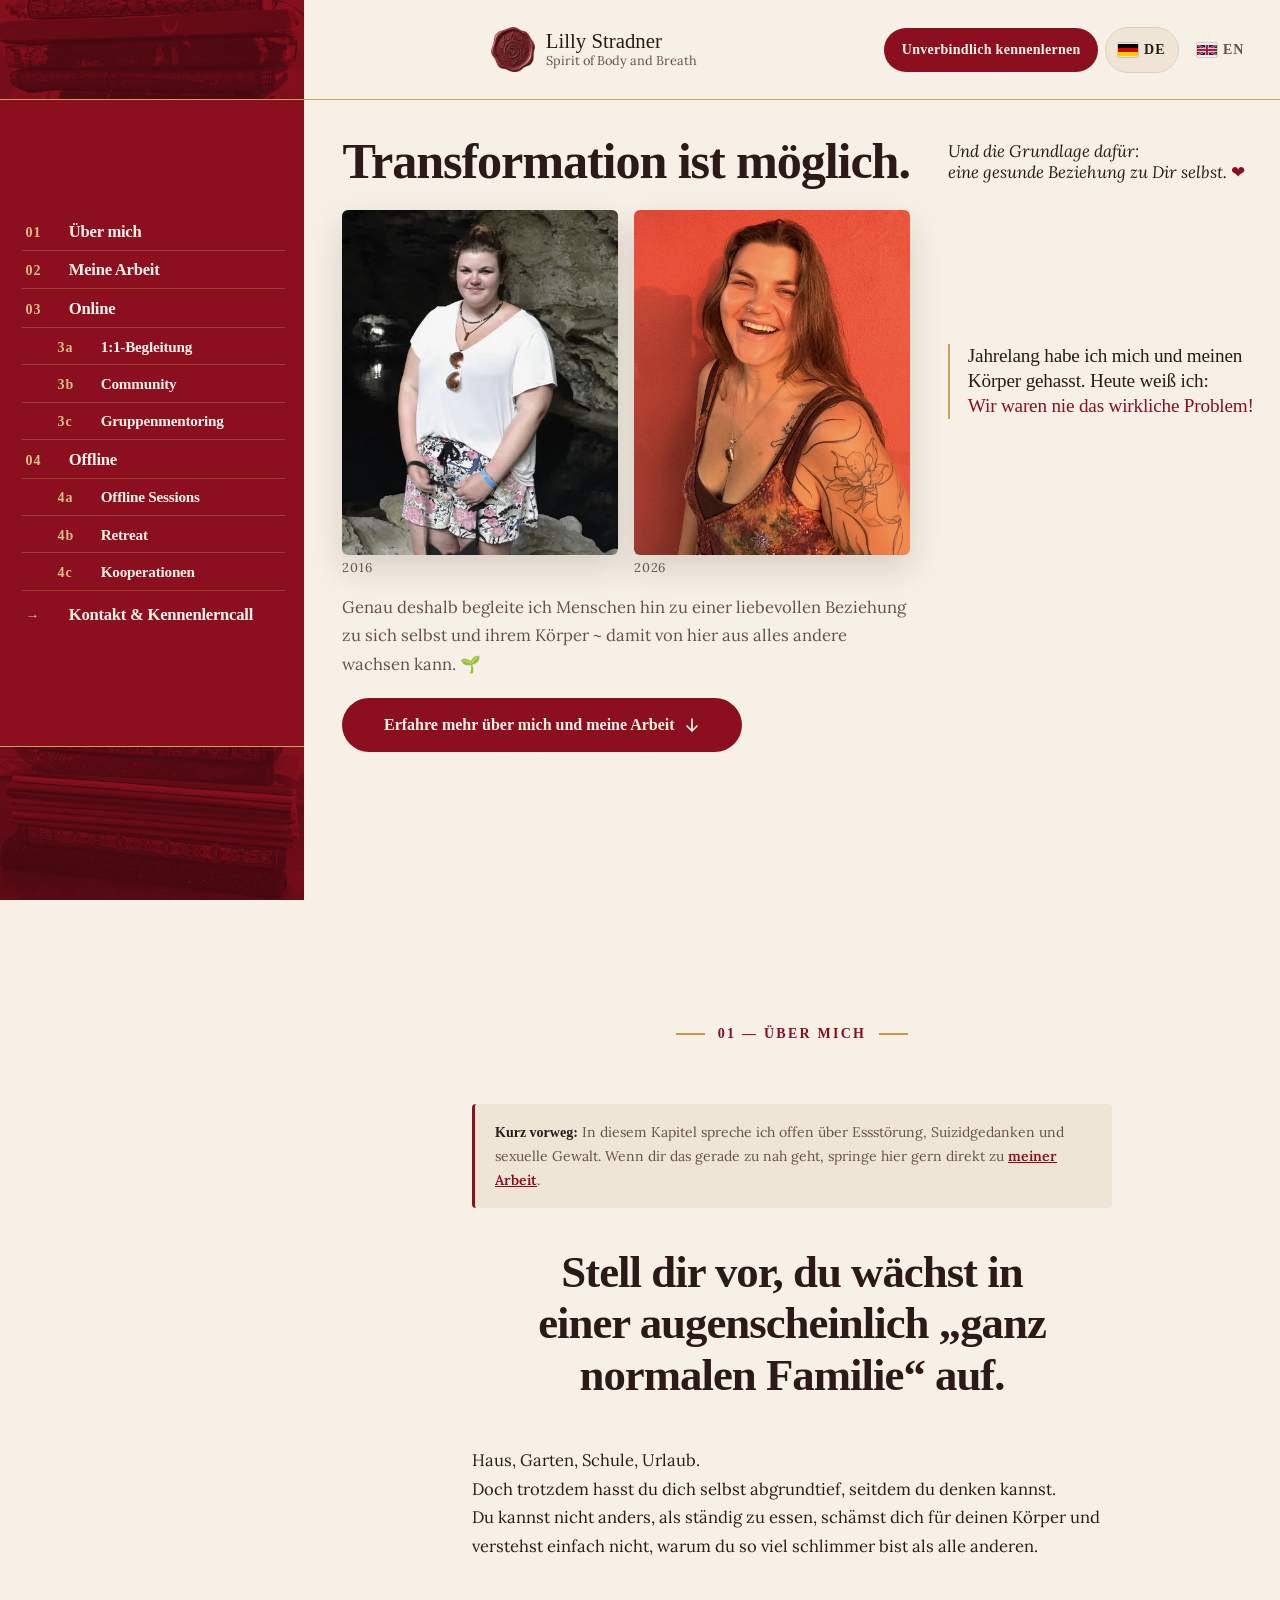
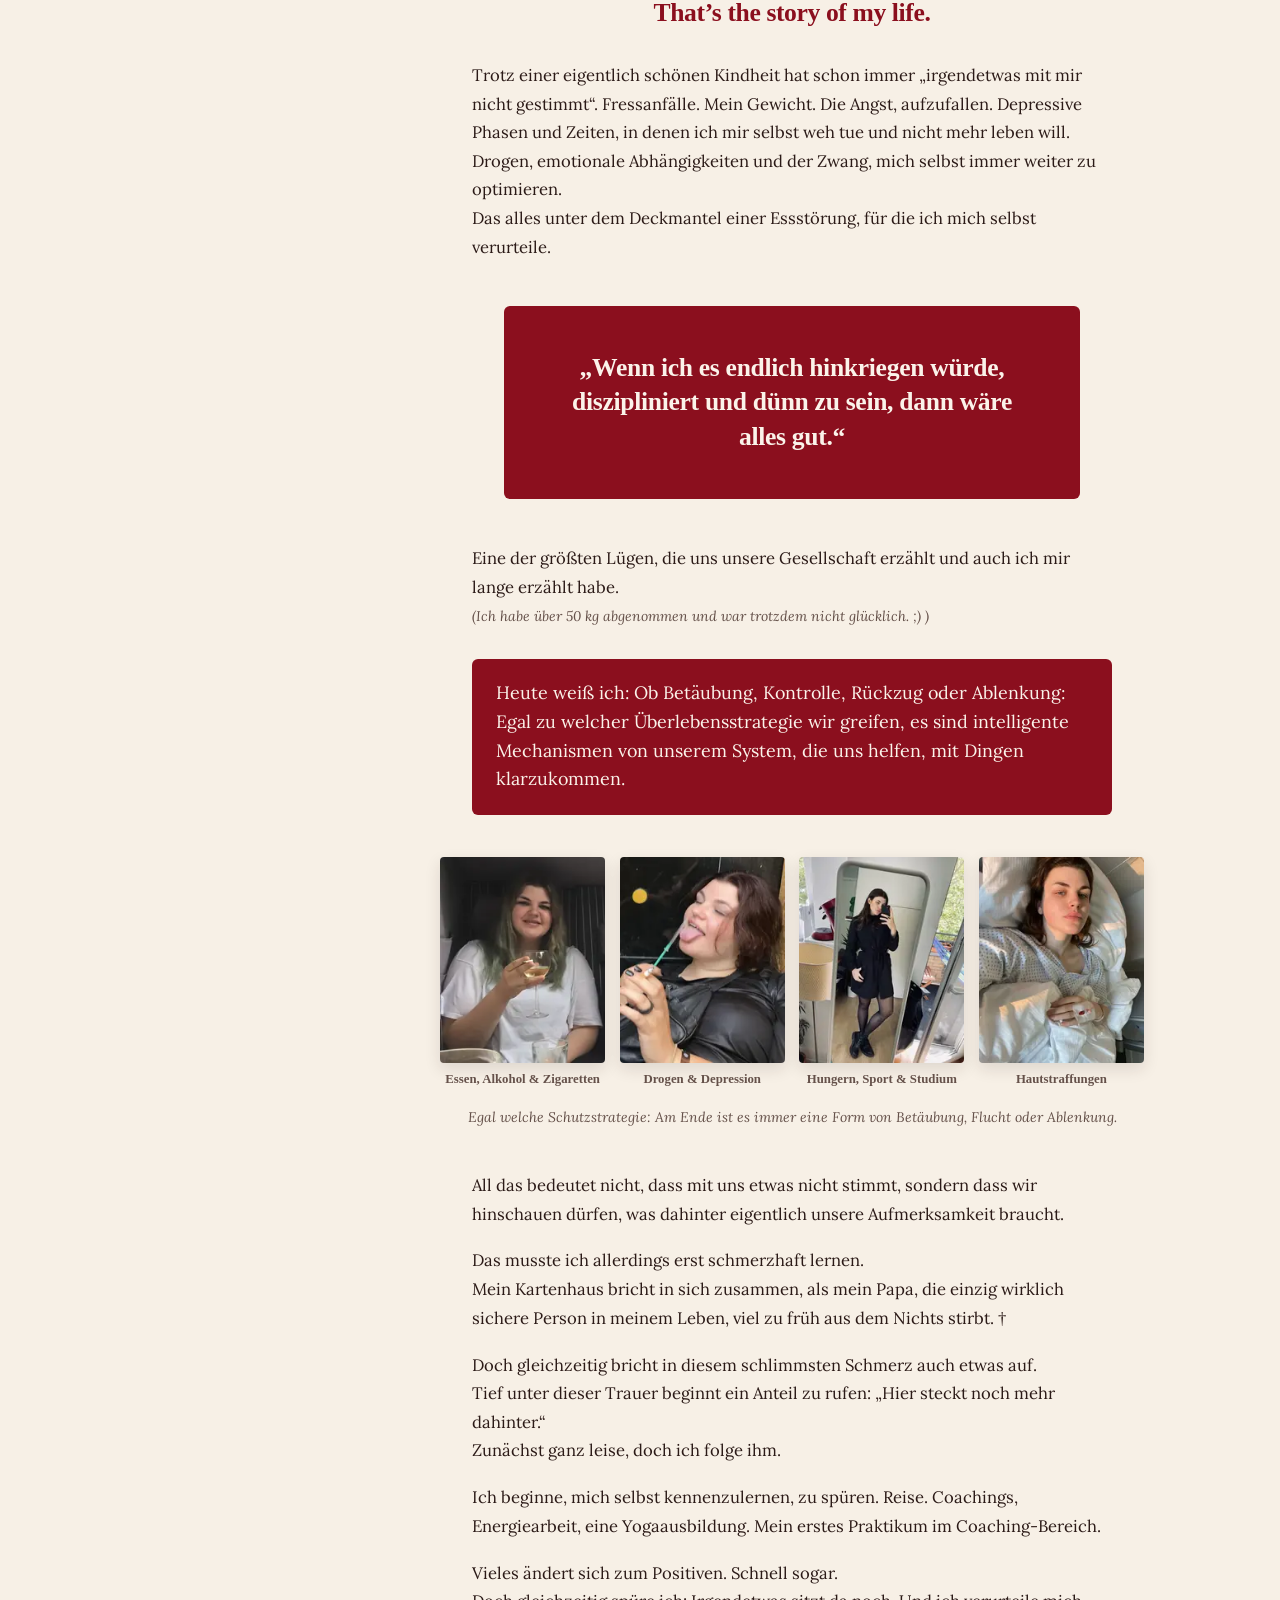
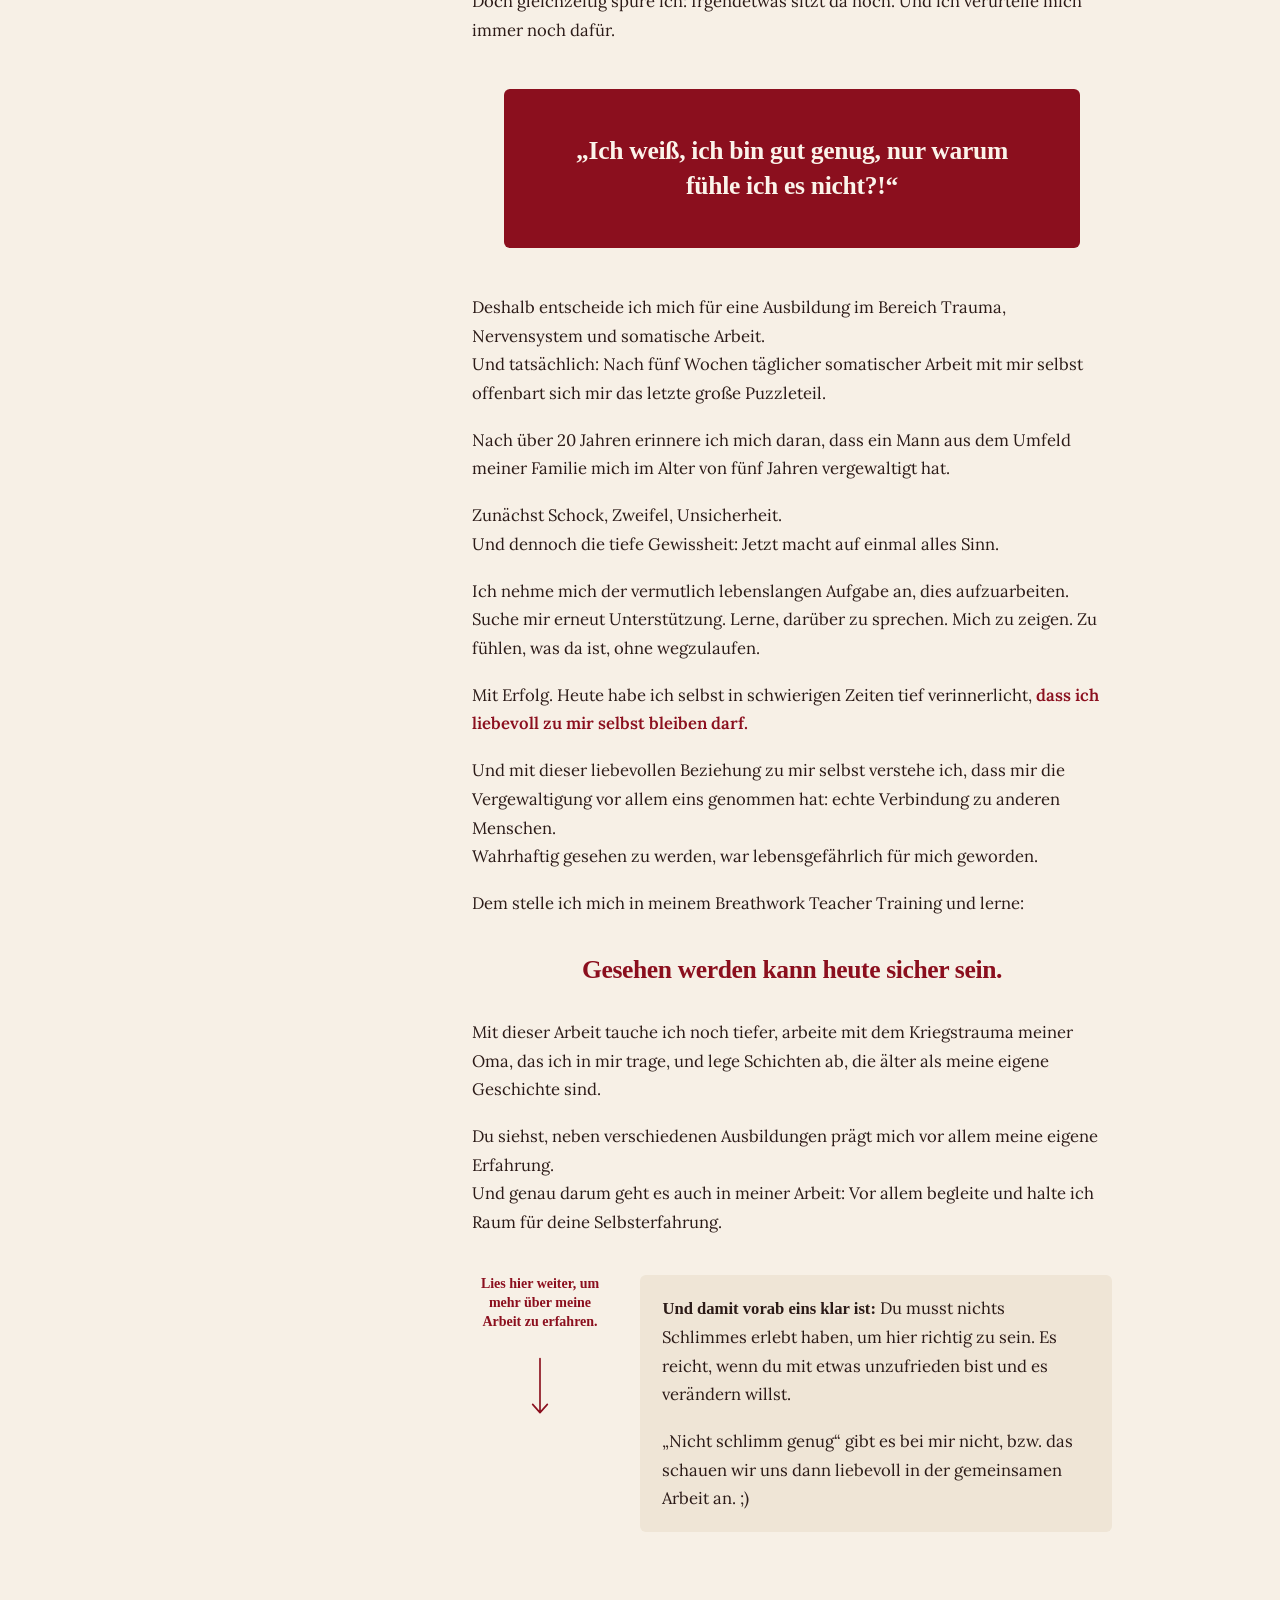
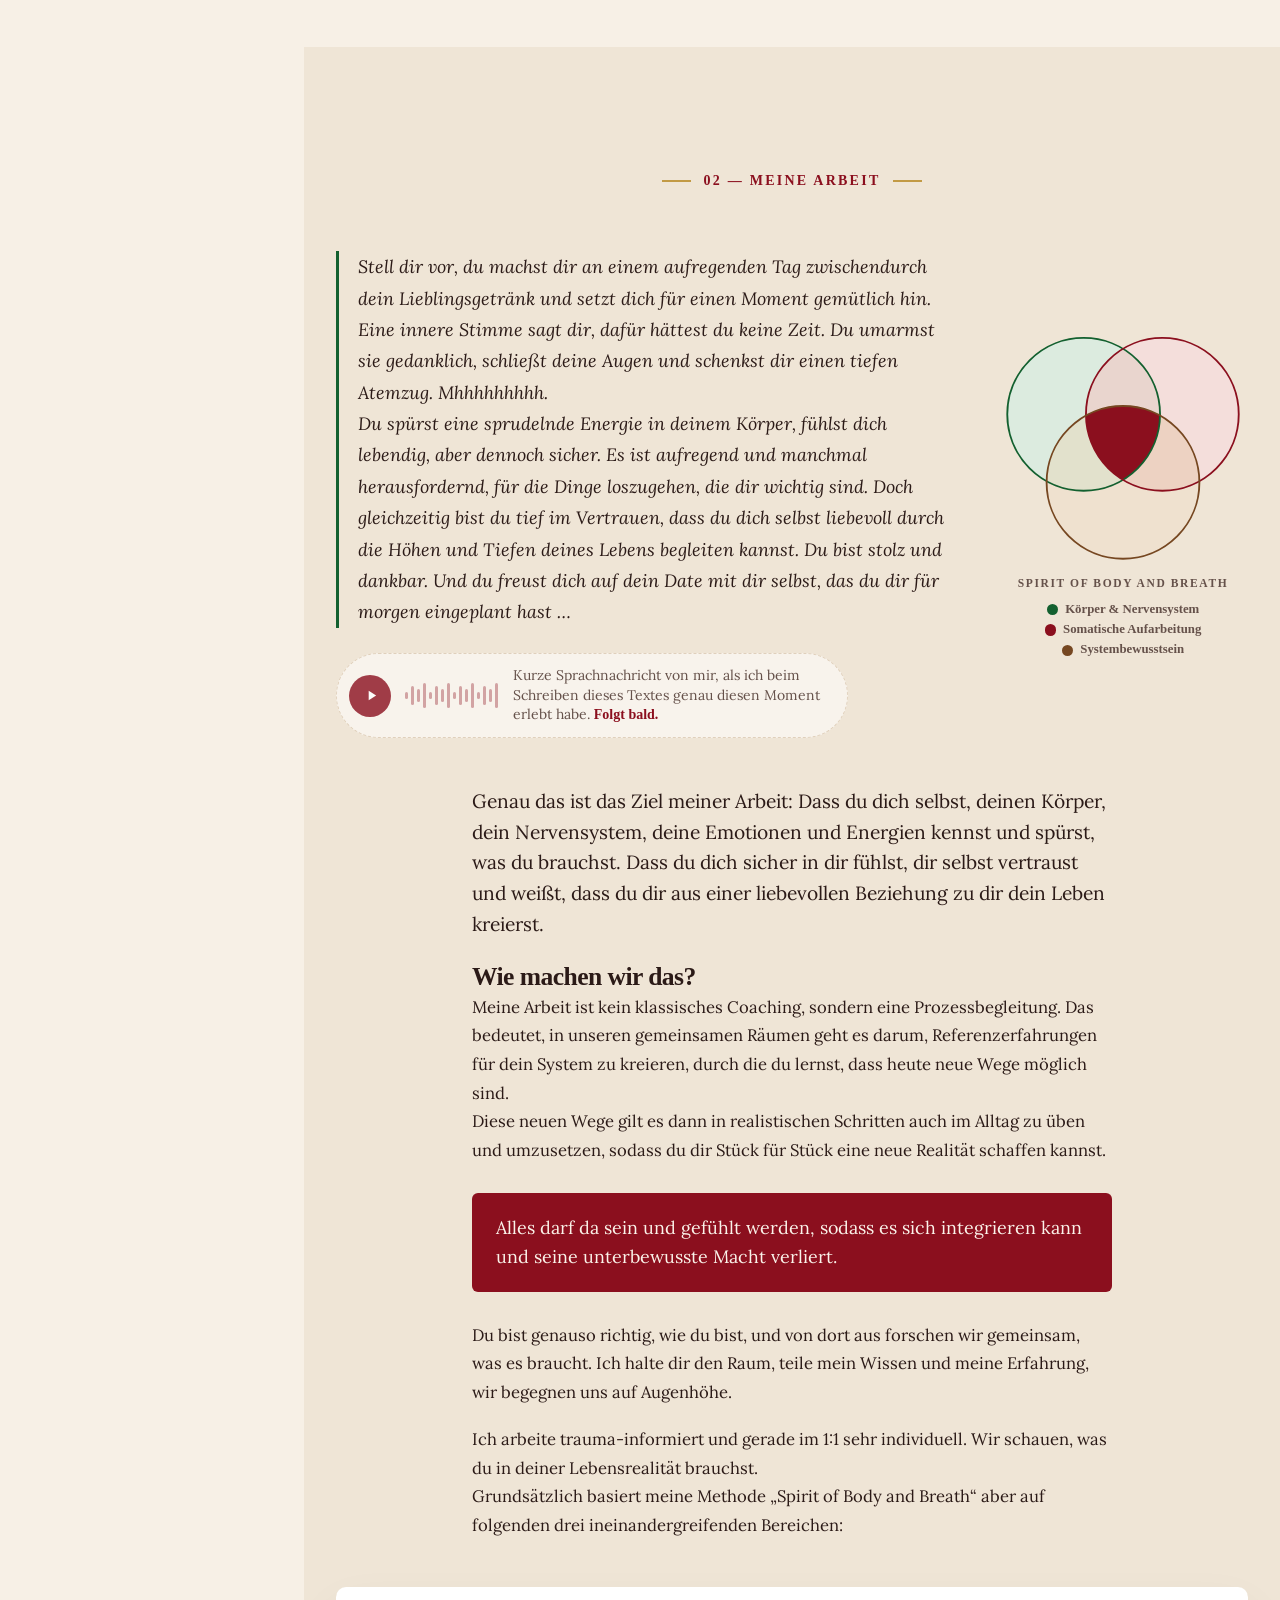
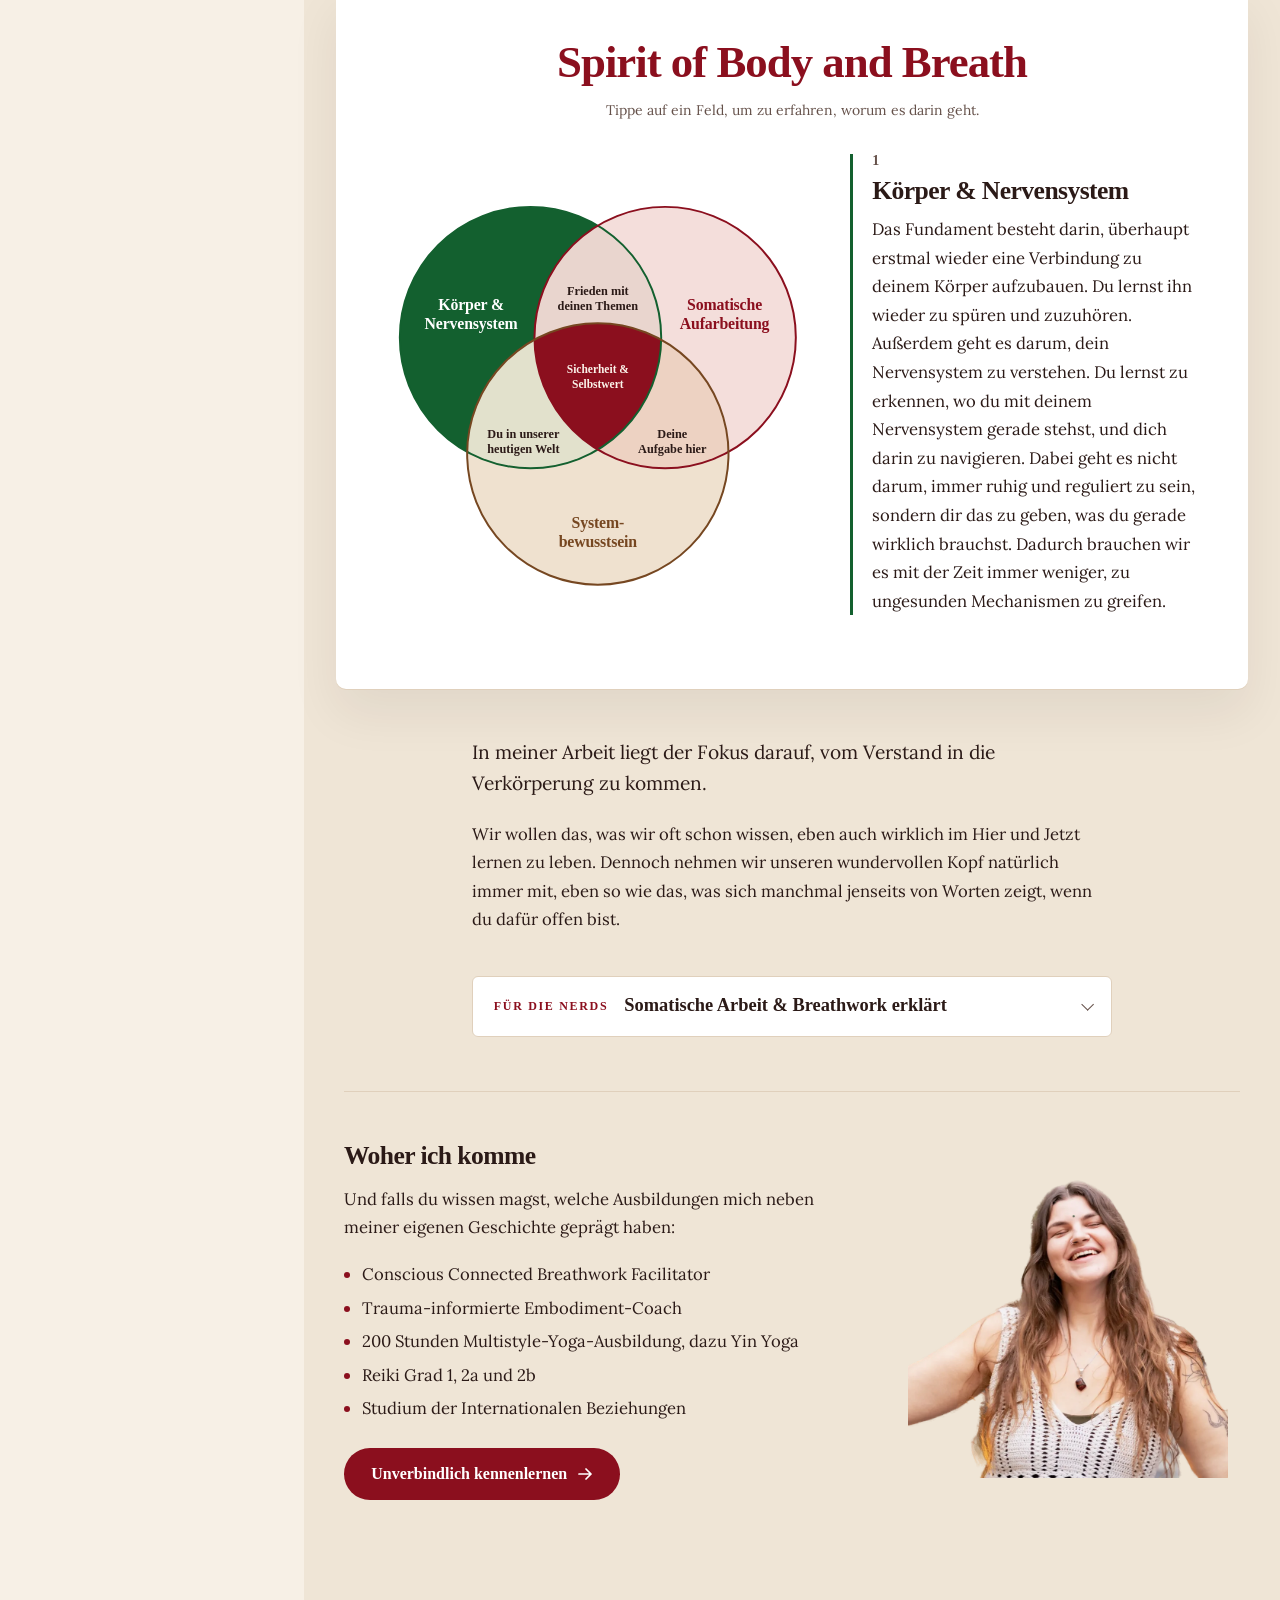
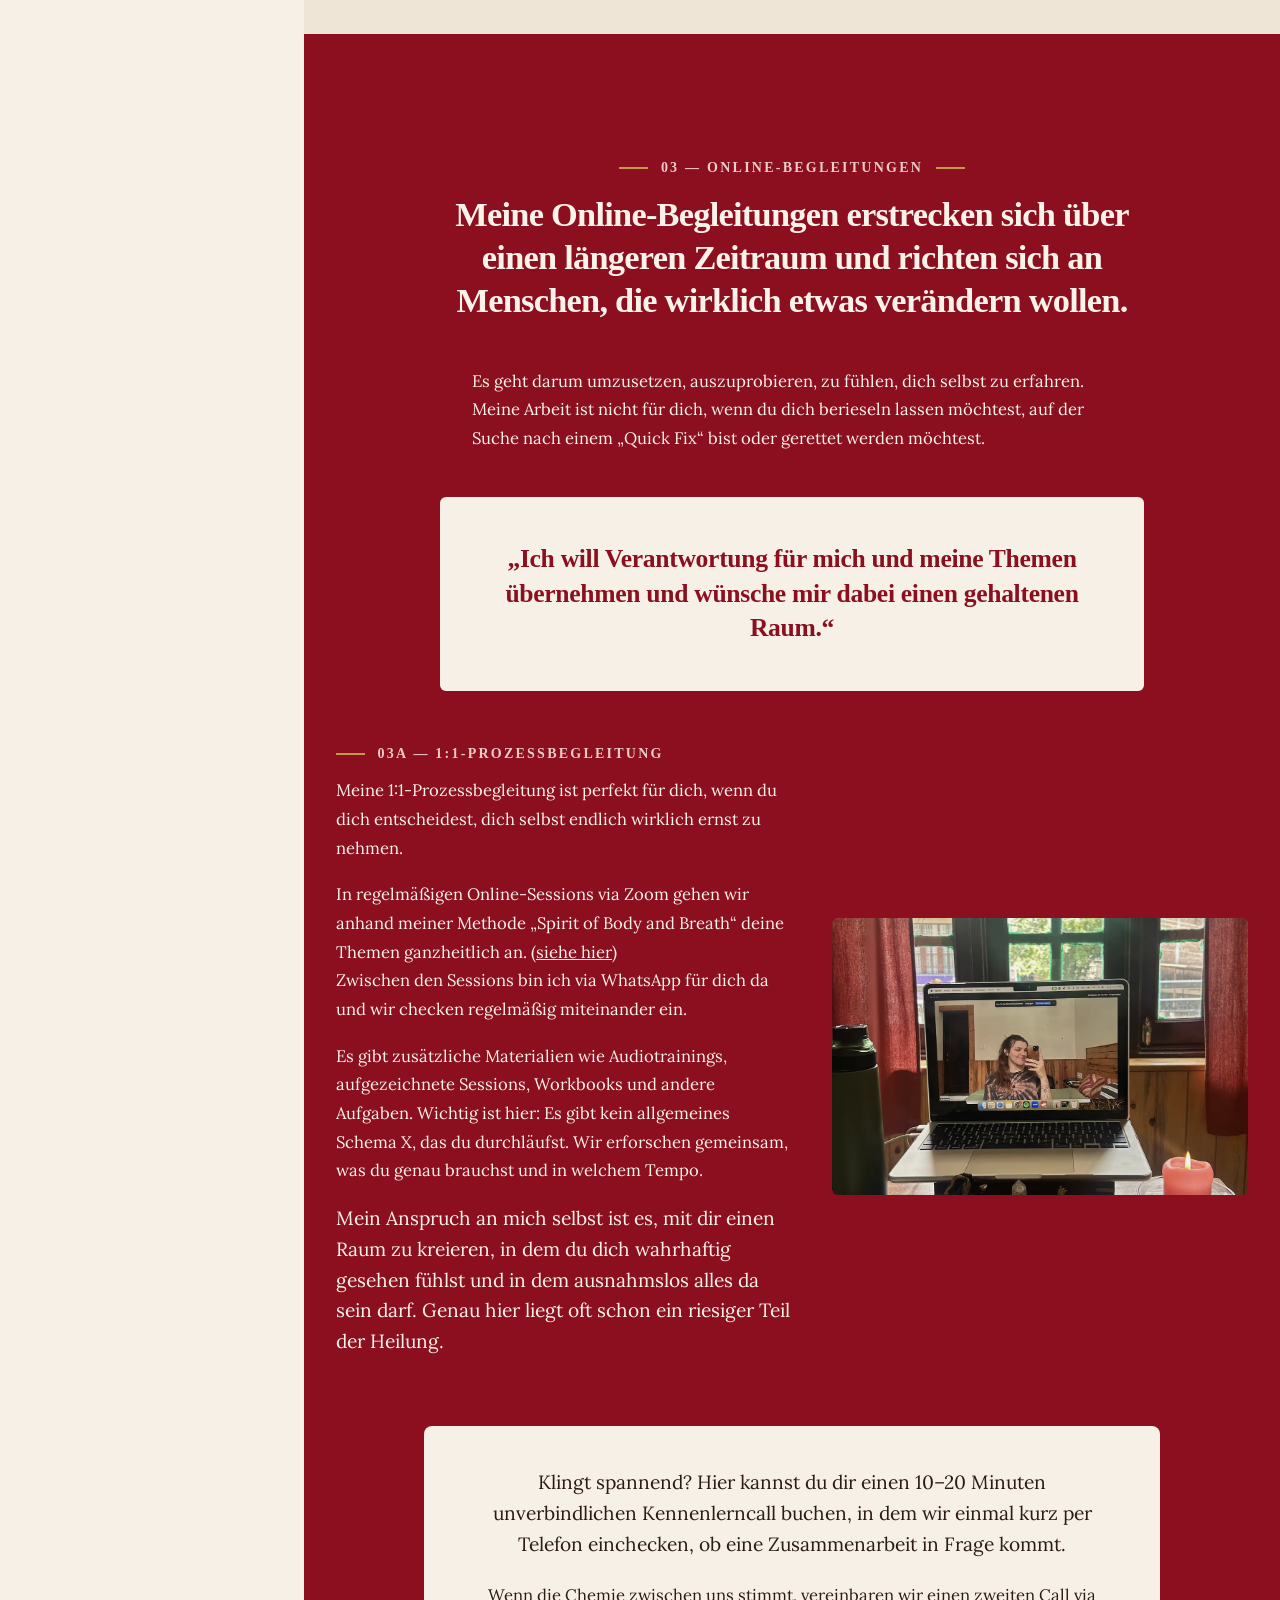
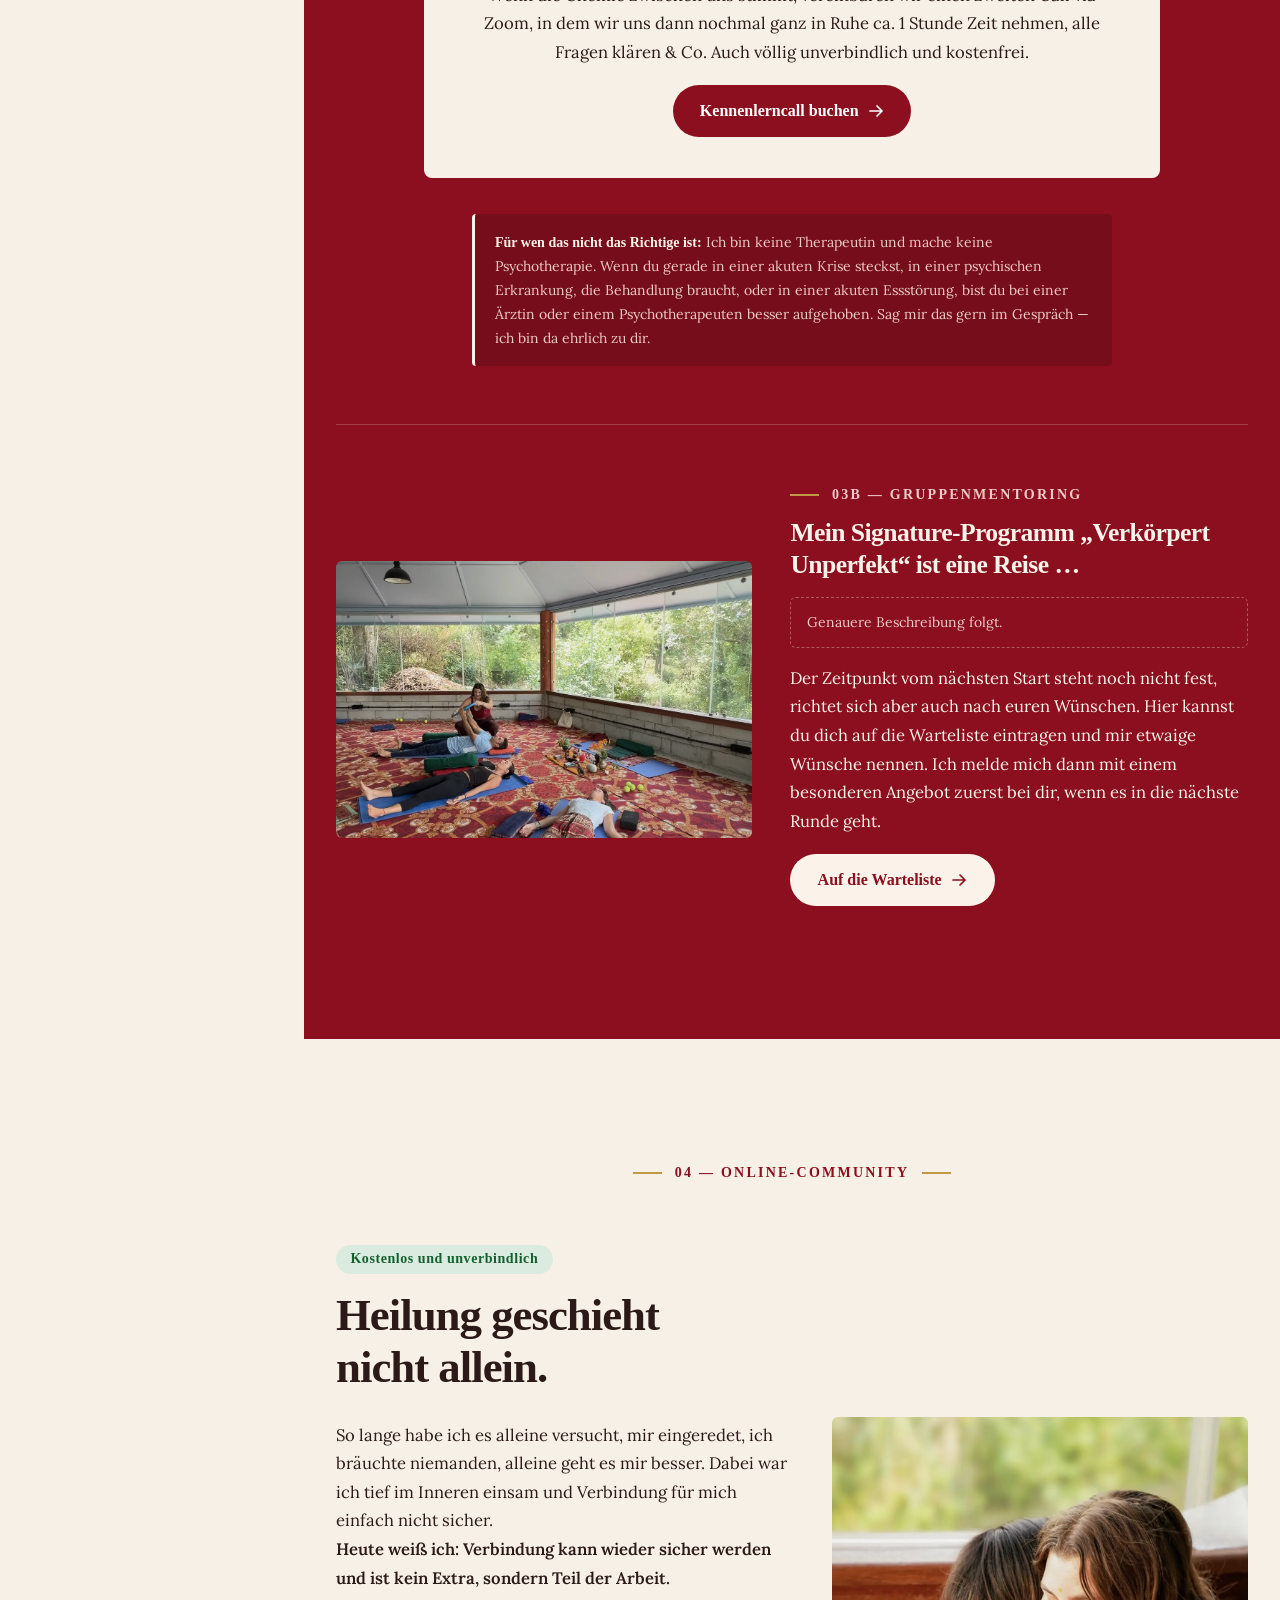
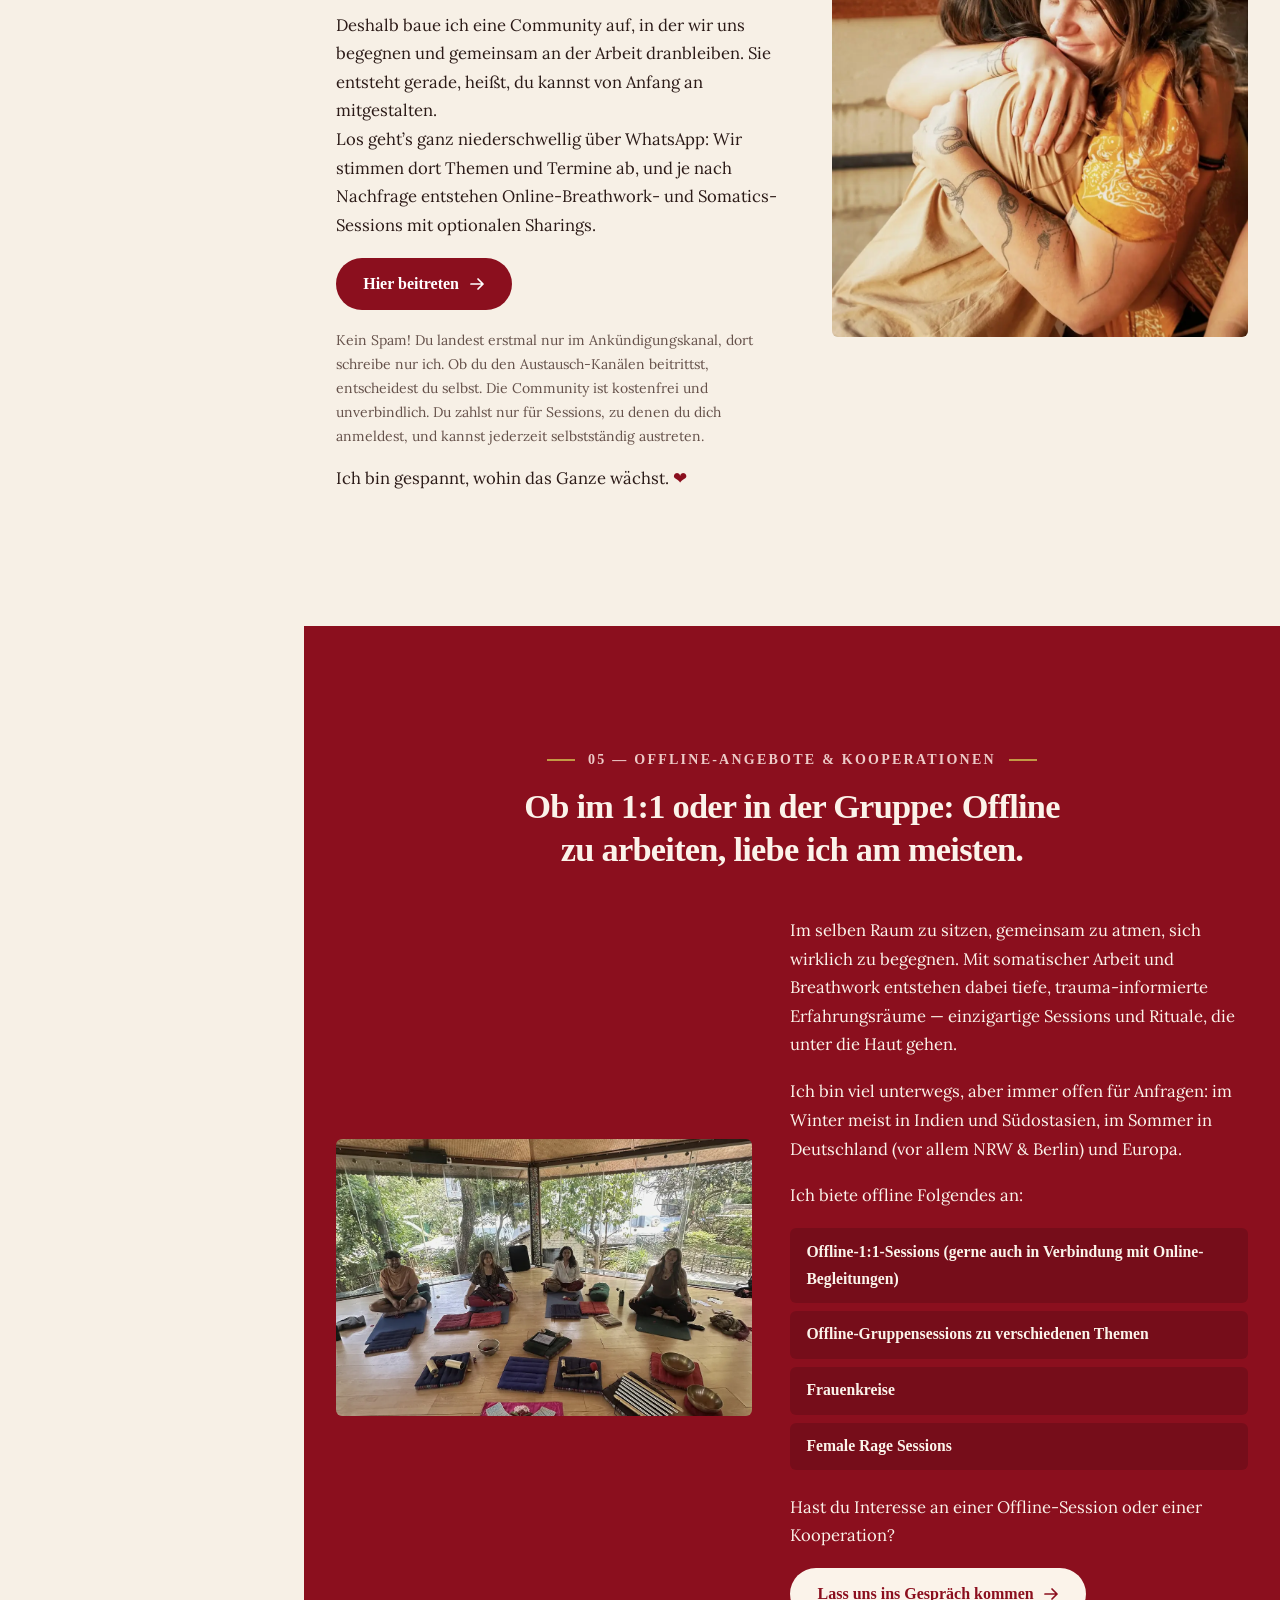
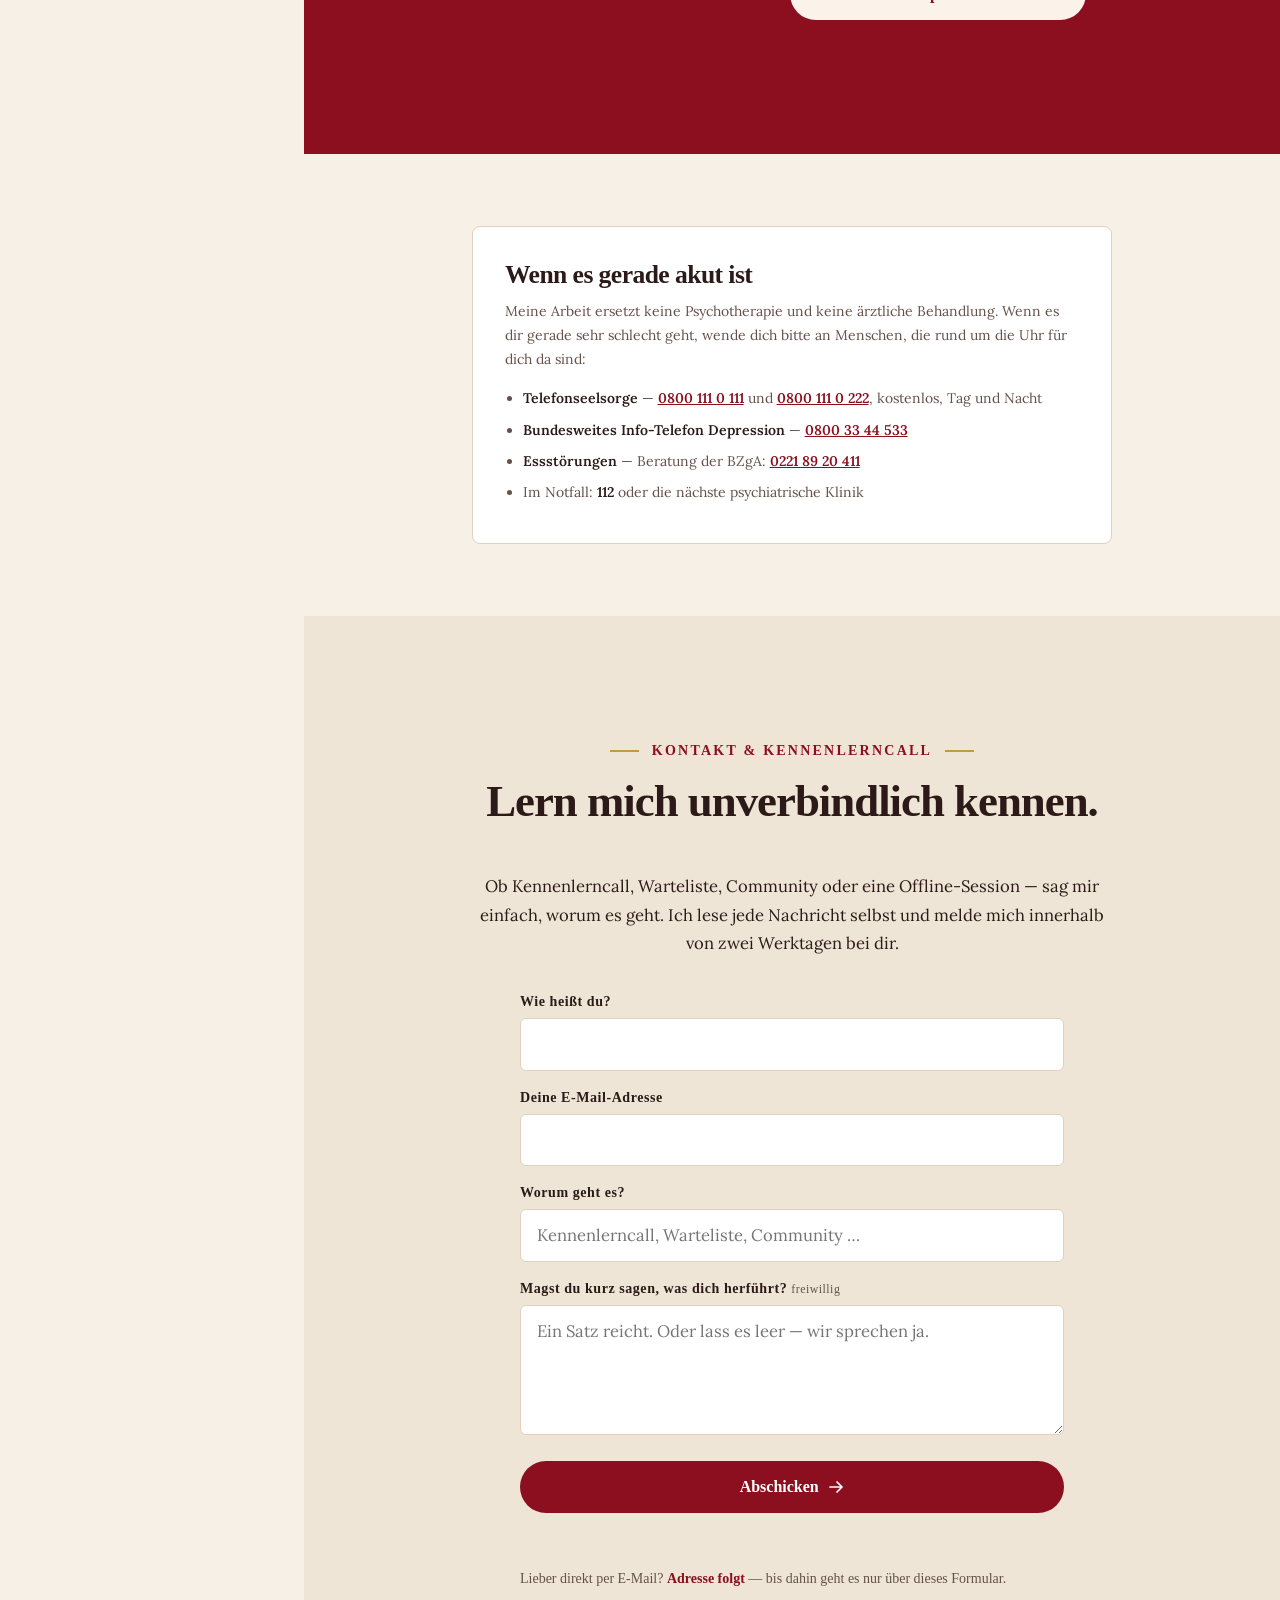
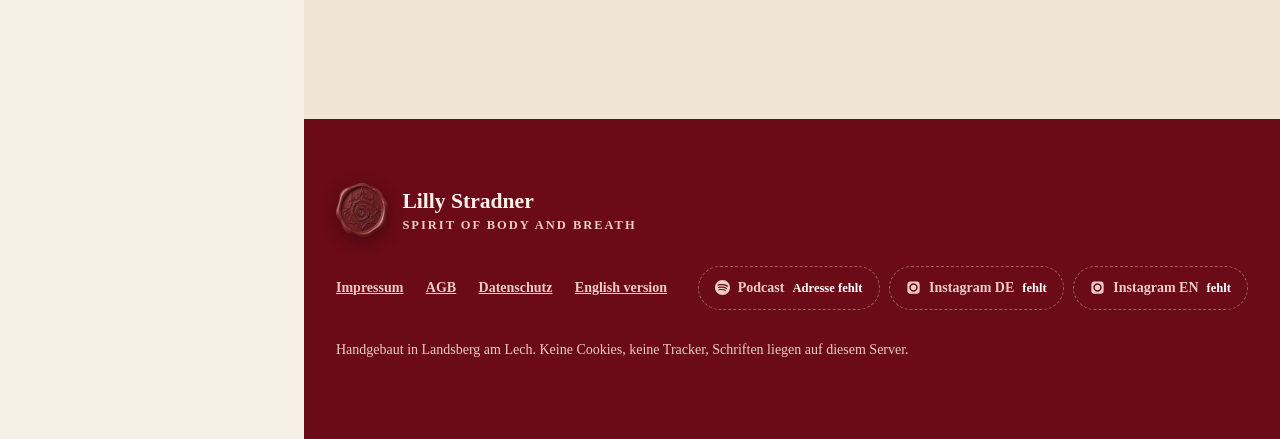
==== commit 45610bbc: "Test: Kopfleiste und Hero Desktop (Runde 6) - Kopfleiste und oberer Bücherstreifen teilen --kopf-hoe" ====
--- a/index.html
+++ b/index.html
@@ -65,8 +65,6 @@
       <i>Spirit of Body and Breath</i>
     </span>
   </a>
-  <!-- 19.11. (Runde 5): nur am Desktop, dort ersetzt sie die Zeile im Hero -->
-  <p class="kopf-zeile">Somatische Prozessbegleitung &amp; Atemarbeit</p>
   </div>
 
   <div class="kopf-rechts">
--- a/assets/site.css
+++ b/assets/site.css
@@ -73,7 +73,6 @@
 }
 .menue-knopf{grid-column:1; justify-self:start}
 .kopf-mitte{grid-column:2; display:flex; flex-direction:column; align-items:center; min-width:0}
-.kopf-zeile{display:none}                 /* nur Desktop (Runde 5) */
 .kopf-rechts{grid-column:3; justify-self:end; display:flex; align-items:center; gap:.6rem}
 /* ⚠ Glas-Unschaerfe NICHT auf .kopf selbst: backdrop-filter macht das Element
    zum Bezugsrahmen fuer position:fixed — der schwebende Kennenlern-Knopf klebte
@@ -328,63 +327,62 @@
   .hero{--frei:calc(100vw - var(--seitennav))}
 }
 
-/* ── Hero Desktop, Runde 5 (19.11.): ruhige, gerade Kanten ─────────────
-   Reihe 1: Ueberschrift | Grundlage (gleiche Hoehe wie die Ueberschrift)
-   Reihe 2: Fotos        | Zitat (mittig zu den Fotos, Goldlinie)
-   Reihe 3: Absatz, Reihe 4: Knopf.
-   Spalte 1 endet genau dort, wo oben „Unverbindlich kennenlernen" beginnt;
-   die Ueberschrift fuellt sie in einer Zeile, ihre Oberkante liegt auf der
-   Goldlinie ueber „01 Über mich". Die exakten Masse rechnet site.js
-   (heroAusrichten) und setzt sie als Variablen; die Werte hier sind nur
-   der Ersatz ohne JavaScript. */
+/* ── Hero Desktop, Runde 6 (19.11.) ────────────────────────────────────
+   Raster: linke Spalte so breit wie die Ueberschrift (max-content).
+     Reihe 1  Ueberschrift | Grundlage (genau so hoch wie die Ueberschrift)
+     Reihe 2  Fotos        | Zitat (mittig zu den Fotos, Goldlinie)
+     Reihe 3  Absatz
+     Reihe 4  Knopf
+   Die Fotos sind zusammen (inkl. 16px Fuge) genau so breit wie die
+   Ueberschrift. Groesse der Ueberschrift und die Grundlage rechnet
+   site.js (heroAusrichten); hier stehen die Ersatzwerte ohne JavaScript.
+   Alle aelteren Desktop-Regeln fuer den Hero werden hier ueberschrieben. */
 @media (min-width:1024px){
   .hero{
     --rand-l:clamp(1.5rem, 3vw, 3rem);
     --rand-r:clamp(.8rem, 2vw, 1.4rem);    /* = Innenabstand der Kopfleiste rechts */
-    --luecke:clamp(1.2rem, 2vw, 2rem);
     display:block; min-height:100svh;
-    padding:var(--hero-oben, calc(84px + 6vh)) 0 0;
+    padding:calc(var(--kopf-hoehe) + 1px + 36px) 0 0;   /* 36px unter der Goldlinie */
   }
   .hero .buehne{width:auto; margin:0 var(--rand-r) 0 var(--rand-l)}
   .hero-gitter{
-    display:grid; min-height:0;
-    grid-template-columns:var(--spalte-1, minmax(0,62fr)) minmax(0,38fr);
+    display:grid; min-height:0; align-items:start;
+    grid-template-columns:max-content minmax(0, 1fr);
     grid-template-rows:auto auto auto auto;
-    grid-template-areas:"titel grund" "bilder zitat" "absatz ." "wege .";
-    column-gap:var(--luecke); row-gap:0;
+    grid-template-areas:"title sub" "photos quote" "text ." "cta .";
+    column-gap:clamp(28px, 3vw, 56px); row-gap:0;
   }
   .hero h1{
-    grid-area:titel; white-space:nowrap; max-width:none; margin:0 0 clamp(1rem, 3vh, 2rem);
-    font-size:var(--h1-groesse, clamp(2.4rem, 4.4vw, 5rem)); line-height:1;
+    grid-area:title; white-space:nowrap; max-width:none; margin:0 0 24px;
+    font-size:var(--h1-groesse, clamp(2.4rem, 3.6vw, 4.6rem)); line-height:1;
   }
   .hero .grundlage{
-    grid-area:grund; align-self:start; white-space:nowrap; margin:var(--grund-oben, 0) 0 0;
-    font-size:var(--grund-groesse, 1.2rem); line-height:var(--grund-zeile, 1.3);
-  }
+    grid-area:sub; align-self:start; white-space:nowrap; margin:var(--grund-oben, 0) 0 0;
+    font-size:var(--grund-groesse, 1.1rem); line-height:var(--grund-zeile, 1.3);
+  }
+  /* Fotos: gleich gross, gleiche Hoehe, nicht versetzt, 4:5 */
   .hero .dipt{
-    grid-area:bilder; justify-self:start; align-self:start; margin:0;
-    width:var(--fotos-breit, min(100%, 30rem)); gap:clamp(.8rem, 1.2vw, 1.2rem);
-  }
-  .hero .dipt figure:last-child{margin-top:0}          /* nicht mehr versetzt */
-  .hero .dipt figure:first-child img{scale:1}
-  .hero .dipt figcaption{margin-top:.5rem}
+    grid-area:photos; justify-self:stretch; align-self:start; margin:0;
+    width:0; min-width:100%;               /* nimmt die Spaltenbreite an, ohne sie aufzublaehen */
+    grid-template-columns:1fr 1fr; gap:16px;
+  }
+  .hero .dipt figure,.hero .dipt figure:last-child{margin:0}
+  .hero .dipt img,.hero .dipt figure:first-child img{
+    aspect-ratio:4/5; max-height:48vh; width:100%; object-fit:cover; scale:none; transform:none;
+  }
+  .hero .dipt figcaption{margin-top:.45rem}
   .hero .kern{
-    grid-area:zitat; align-self:center; margin:0 0 1.6rem;   /* 1.6rem = Jahreszahl, damit mittig zu den Fotos */
+    grid-area:quote; align-self:center; margin:0 0 1.4rem;   /* 1.4rem = Jahreszahl: mittig zu den Fotos */
     padding-left:1.1rem; border-left:2px solid #C9A35B;
-    font-size:clamp(1.1rem, 1.55vw, 1.6rem); line-height:1.3;
+    font-size:clamp(1.1rem, 1.5vw, 1.6rem); line-height:1.3;
   }
   .hero .kern em{color:var(--bordeaux)}
-  .hero-absatz{grid-area:absatz; margin:clamp(.9rem, 2.4vh, 1.6rem) 0 clamp(.9rem, 2.4vh, 1.6rem)}
-  .hero .zeile{display:none}                           /* steht am Desktop in der Kopfleiste */
-  .hero-wege{grid-area:wege; flex-direction:row}
+  .hero-absatz{grid-area:text; width:0; min-width:100%; margin:clamp(.8rem, 2vh, 1.4rem) 0 clamp(.9rem, 2.2vh, 1.5rem)}
+  .hero .zeile{display:none}
+  .hero-wege{grid-area:cta; flex-direction:row}
   .hero-wege .knopf{width:auto; padding:.9rem 2.6rem; font-size:1rem; cursor:pointer}
-  /* schmale Desktops: Grundlage unter der Ueberschrift (setzt site.js) */
-  .hero-schmal .hero-gitter{grid-template-areas:"titel titel" "grund grund" "bilder zitat" "absatz ." "wege ."}
-  .hero-schmal .grundlage{font-size:1.15rem; line-height:1.45; margin:0 0 clamp(1rem, 2.6vh, 1.6rem)}
-}
-@media (min-width:1024px) and (max-width:1279.98px){
-  .kopf .kopf-zeile{font-size:.6rem; letter-spacing:.1em}
-}
+}
+
 
 /* ── Knoepfe ───────────────────────────────────────────────── */
 .knopf{
@@ -761,24 +759,33 @@
    Kein Menue-Knopf, kein Vollflaechen-Overlay, kein Seitenreiter;
    der Inhalt rueckt neben die Leiste. Die Kopfleiste beginnt rechts vom
    Seitenmenue und verdeckt die Buecher dort nie. */
+/* Runde 6 (19.11.): Kopfleiste und oberer Buecherstreifen teilen sich EINE
+   Hoehe (--kopf-hoehe). Die Goldlinie unter dem Streifen und die Linie unter
+   der Kopfleiste liegen dadurch auf demselben Pixel und wirken wie eine
+   durchgehende Linie ueber die ganze Breite. Beide 1px, --linie-gold. */
 @media (min-width:1024px){
+  :root{
+    --kopf-hoehe:clamp(76px, 11vh, 108px);
+    --linie-gold:#C9A35B;
+  }
+  /* auf ganze Pixel runden: beide Linien landen garantiert auf derselben Pixelzeile */
+  @supports (width:round(1.5px, 1px)){
+    :root{--kopf-hoehe:round(clamp(76px, 11vh, 108px), 1px)}
+  }
   body{padding-left:var(--seitennav)}
   .menue-knopf,.rail{display:none}
-  /* Lilly 19.11.: Logo mittig auf der Strecke zwischen Seitenmenue und
-     „Unverbindlich kennenlernen", nicht mittig im ganzen Fenster.
-     Spalte 1 reicht genau von der Menuekante bis zum Knopf. */
+  /* Logo mittig zwischen Seitenmenue und „Unverbindlich kennenlernen":
+     Logo-Bereich flex:1 (beginnt an der Menuekante, endet am Knopf),
+     rechts Knopf + Sprache mit flex:none. Die Linie liegt 1px unter
+     --kopf-hoehe, genau wie im Seitenmenue. */
   .kopf{
-    top:0; left:var(--seitennav); right:0; height:auto; min-height:64px;
-    padding:.55rem clamp(.8rem,2vw,1.4rem) .55rem 0;
-    grid-template-columns:minmax(0,1fr) auto; column-gap:0;
-  }
-  .kopf-mitte{grid-column:1; justify-self:center}
-  .kopf-zeile{
-    display:block; margin:.3rem 0 0; white-space:nowrap;
-    font:600 .68rem/1 var(--kopf); letter-spacing:.16em; text-transform:uppercase; color:var(--bordeaux);
-  }
-  .kopf-rechts{grid-column:2}
-  .kopf::before{border:0; border-bottom:1px solid var(--linie); border-radius:0; box-shadow:none}
+    display:flex; align-items:center; gap:0;
+    top:0; left:var(--seitennav); right:0; height:calc(var(--kopf-hoehe) + 1px); min-height:0;
+    padding:0 clamp(.8rem,2vw,1.4rem) 1px 0;
+  }
+  .kopf-mitte{flex:1; display:flex; justify-content:center; align-items:center}
+  .kopf-rechts{flex:none}
+  .kopf::before{border:0; border-bottom:1px solid var(--linie-gold); border-radius:0; box-shadow:none}
   .kopf-rechts{gap:.4rem}
   .kopf-marke{gap:.65rem}
   .kopf-marke img{width:44px}
@@ -787,11 +794,14 @@
   .glutlinie{inset:0 auto 0 calc(var(--seitennav) - 1px)}
   .nav{
     --streifen-oben:0px;
-    --streifen:clamp(84px, 17vh, 220px);      /* Lilly: alles ohne Scrollen sichtbar */
+    --streifen:clamp(84px, 17vh, 220px);      /* unterer Streifen; Lilly: alles ohne Scrollen sichtbar */
     --luft:clamp(.4rem, 1.6vh, 1rem);
+    --nav-linie:var(--linie-gold);
     inset:0 auto 0 0; width:var(--seitennav); z-index:96; opacity:1; visibility:visible;
-    padding:calc(var(--streifen) + var(--luft)) 1.2rem calc(var(--streifen) + var(--luft)) 1.4rem; transition:none;
-  }
+    padding:calc(var(--kopf-hoehe) + 1px + var(--luft)) 1.2rem calc(var(--streifen) + var(--luft)) 1.4rem; transition:none;
+    background-position:0 var(--kopf-hoehe), 0 calc(100% - var(--streifen));
+  }
+  .nav::before{height:var(--kopf-hoehe)}     /* oberer Streifen = Kopfleistenhoehe */
   .nav::before,.nav::after{opacity:.5; transition:none}
   @supports not (mix-blend-mode:multiply){ .nav::before,.nav::after{opacity:1} }
   .nav ol{width:100%}
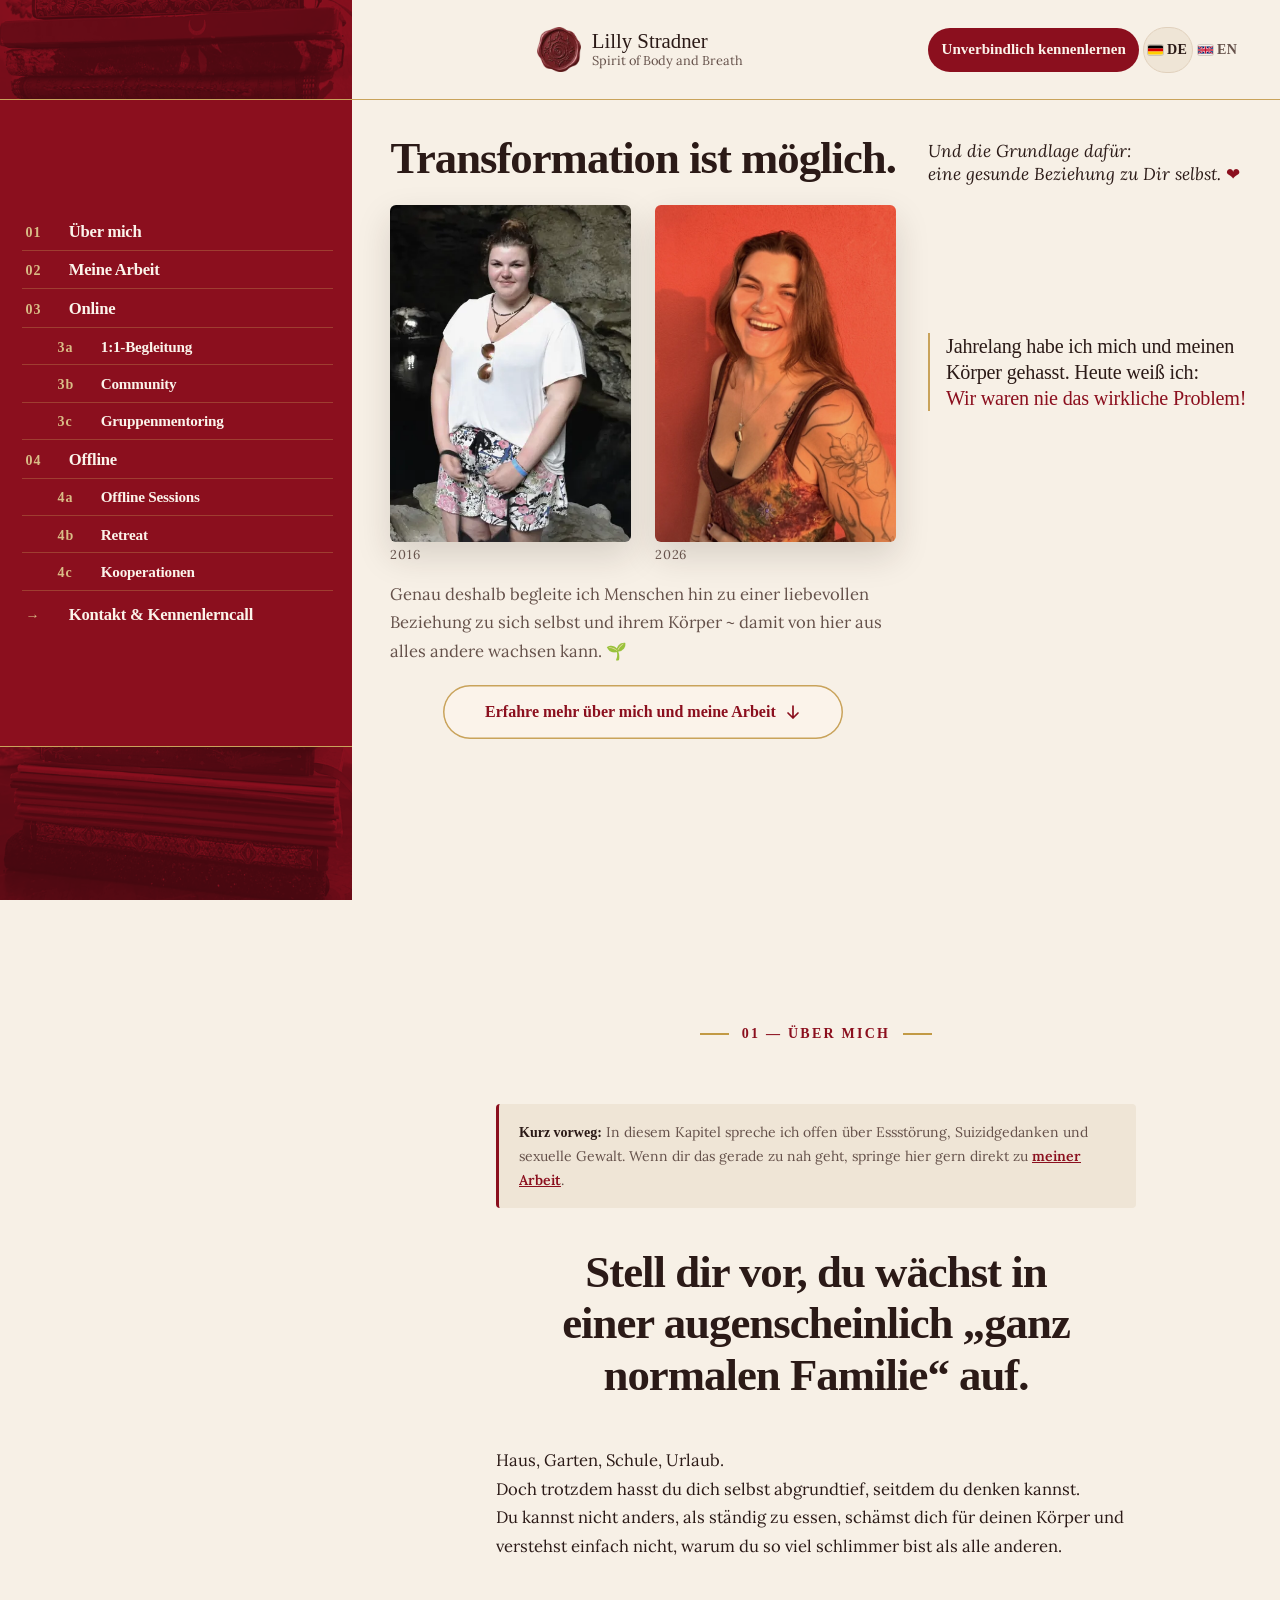
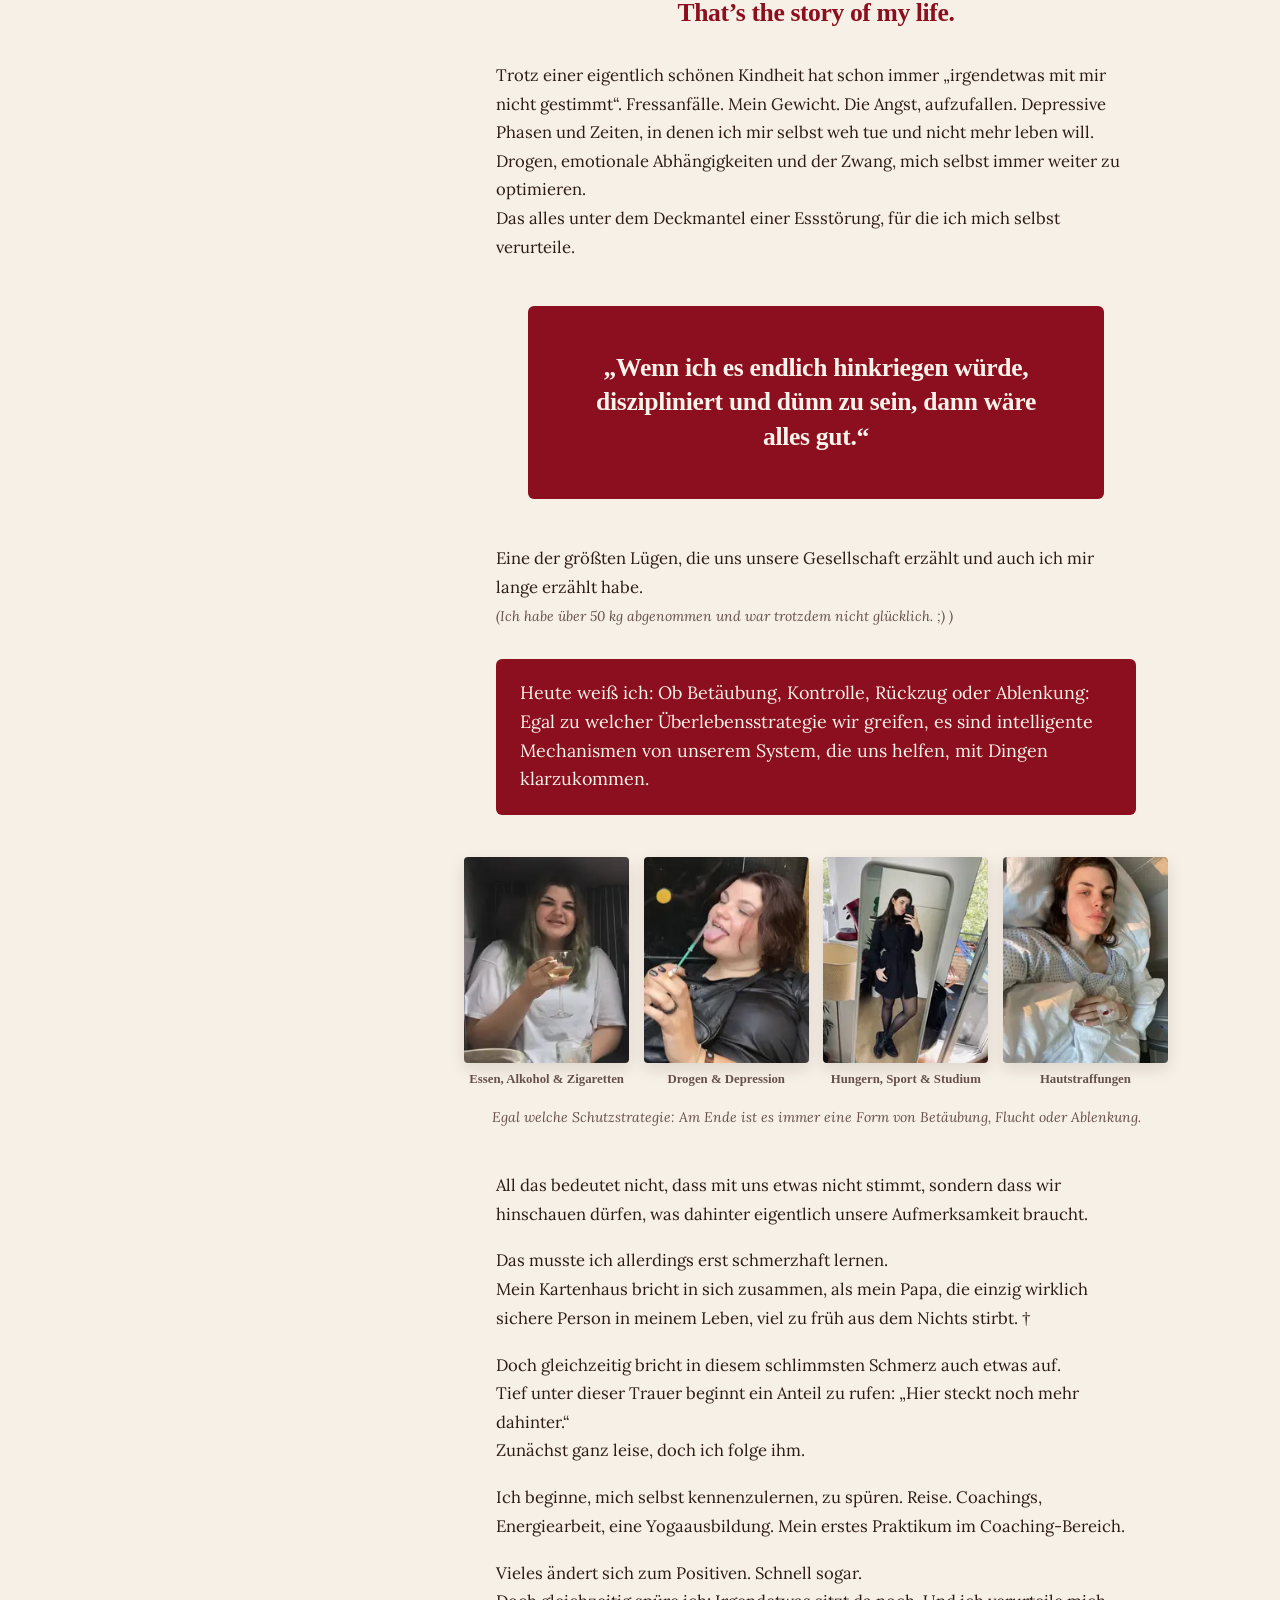
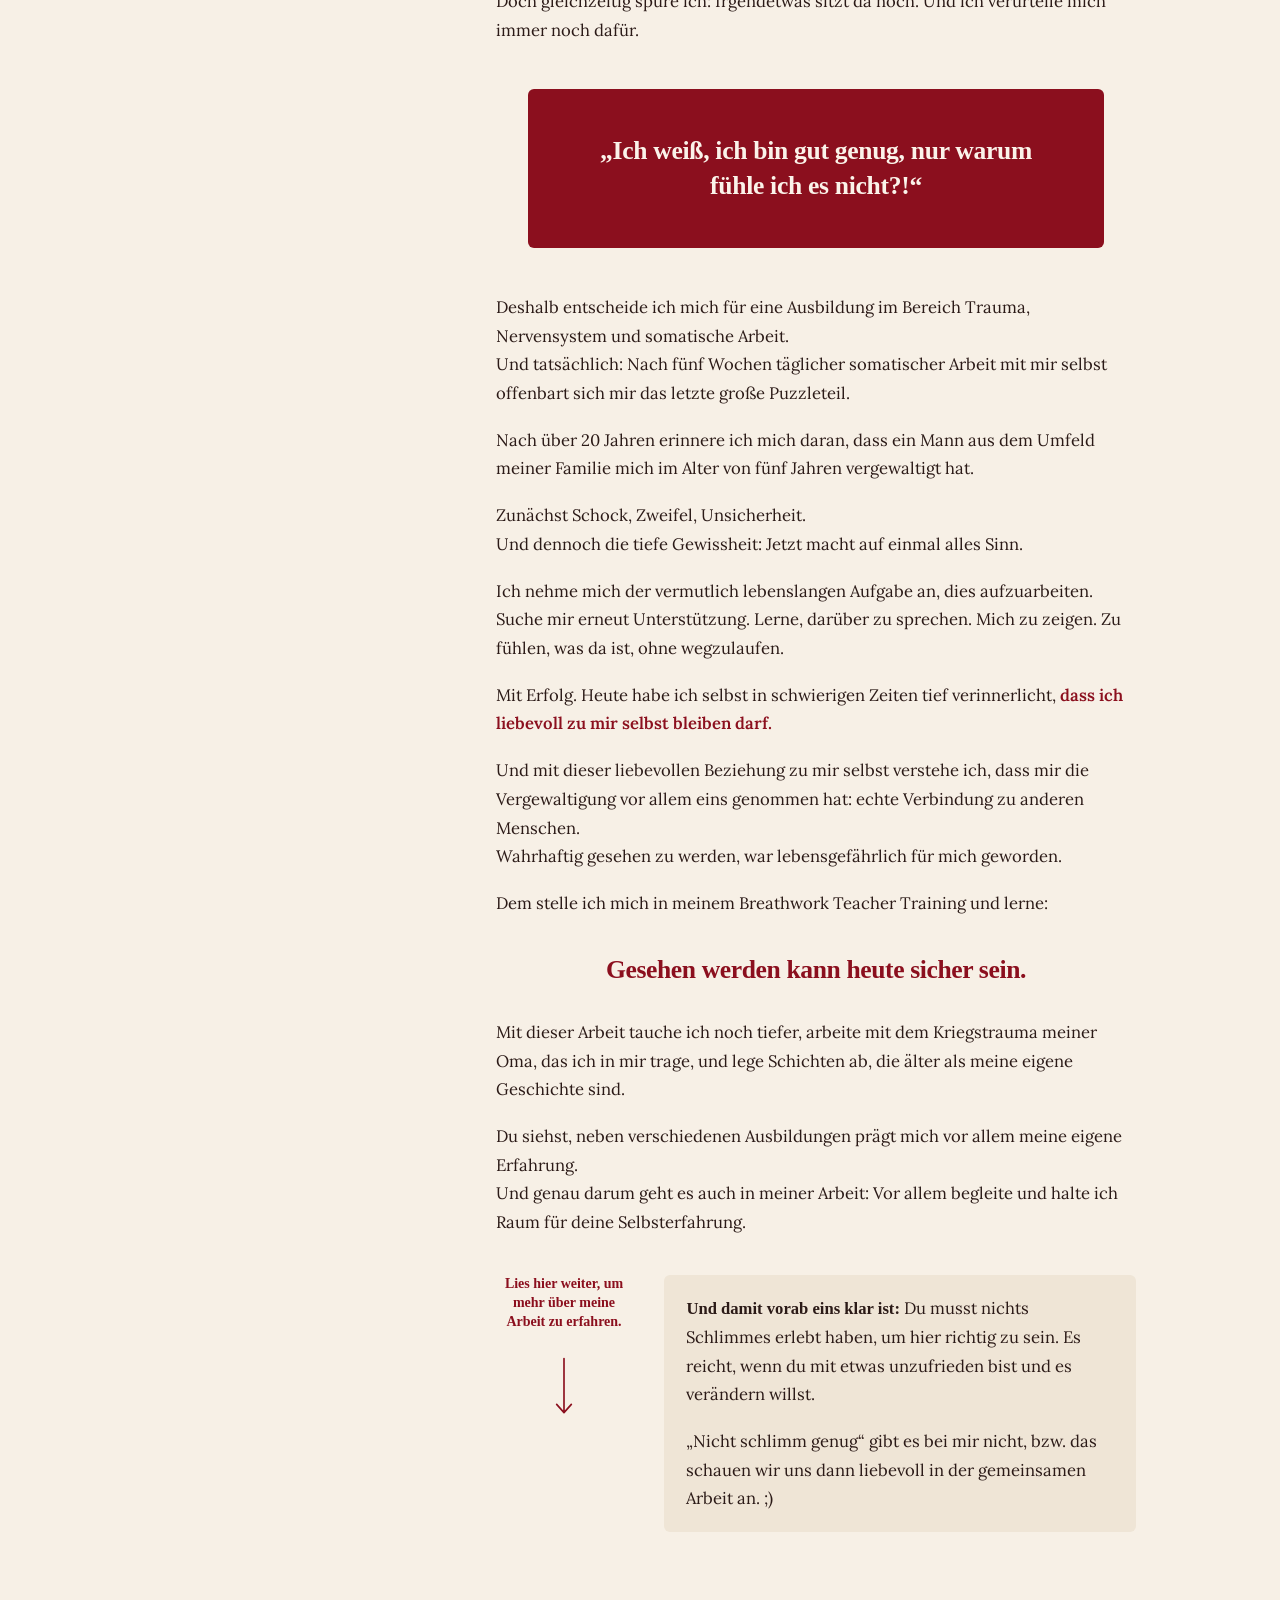
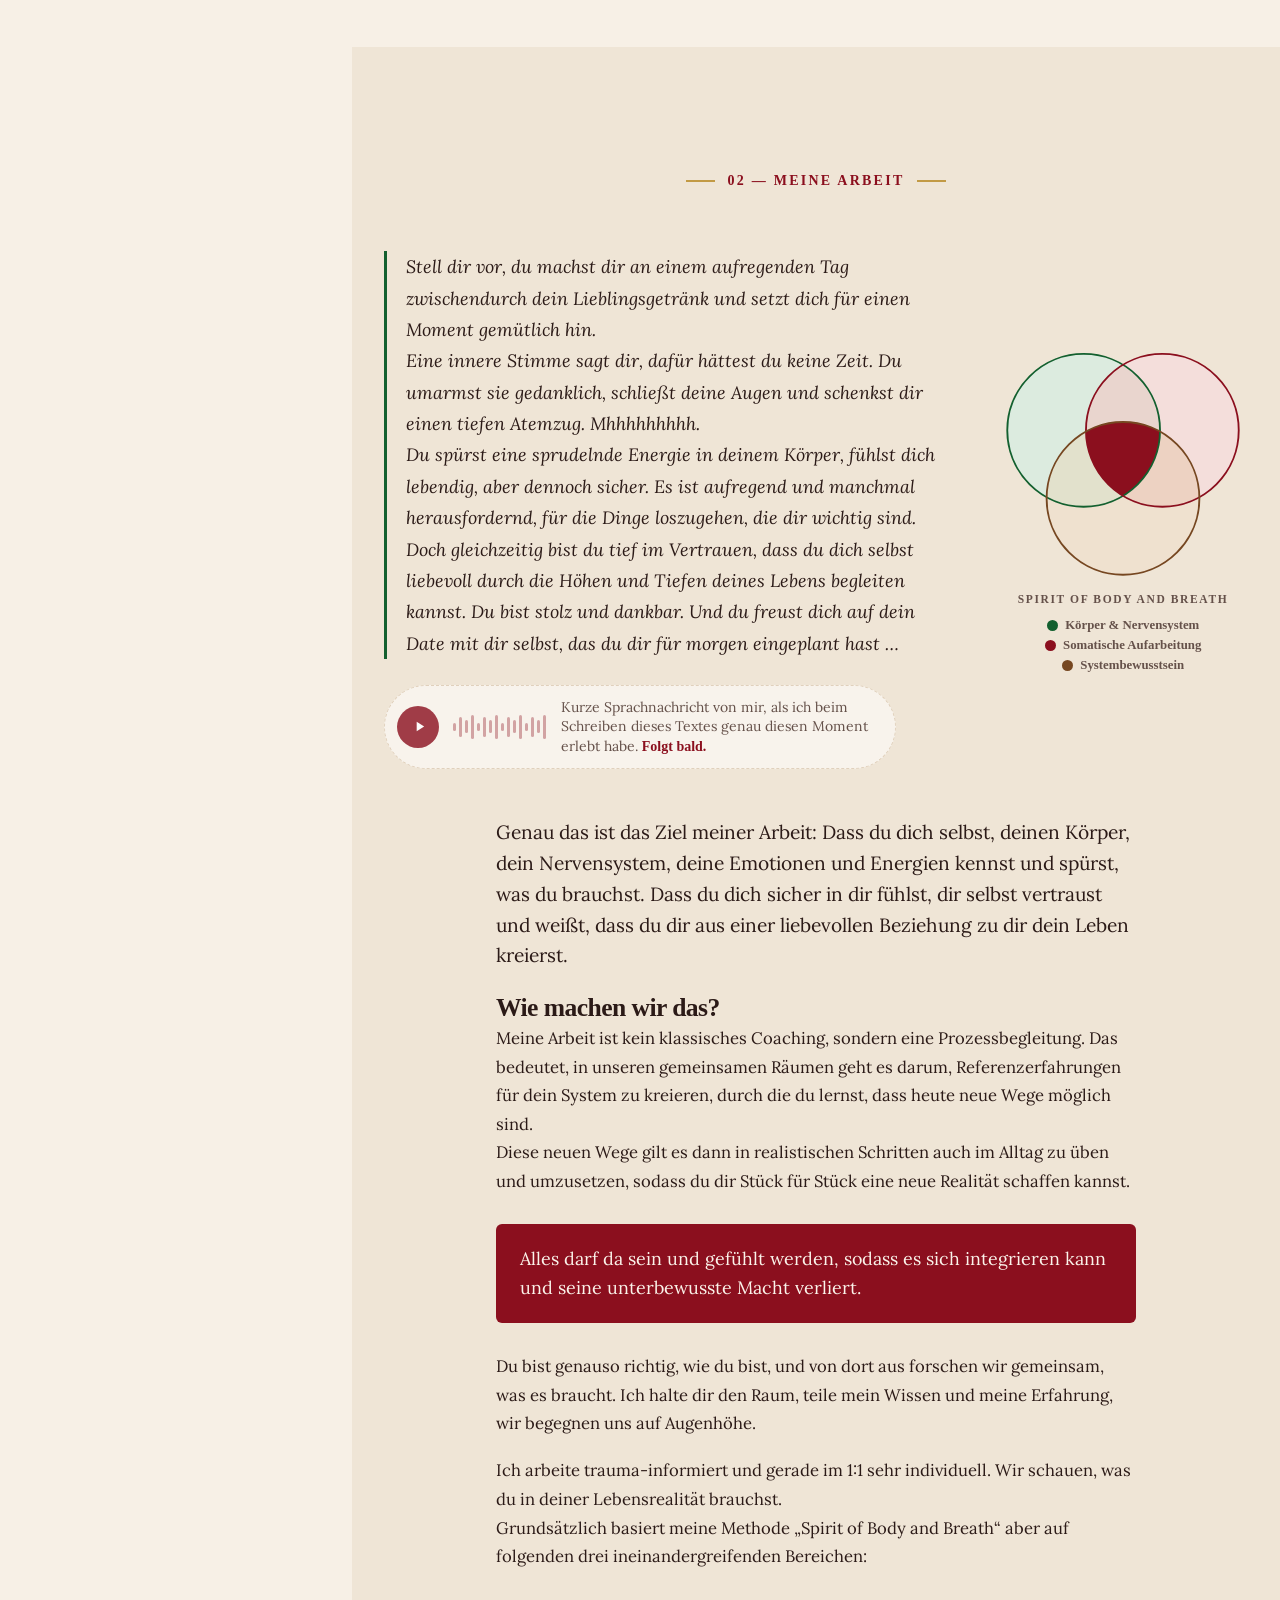
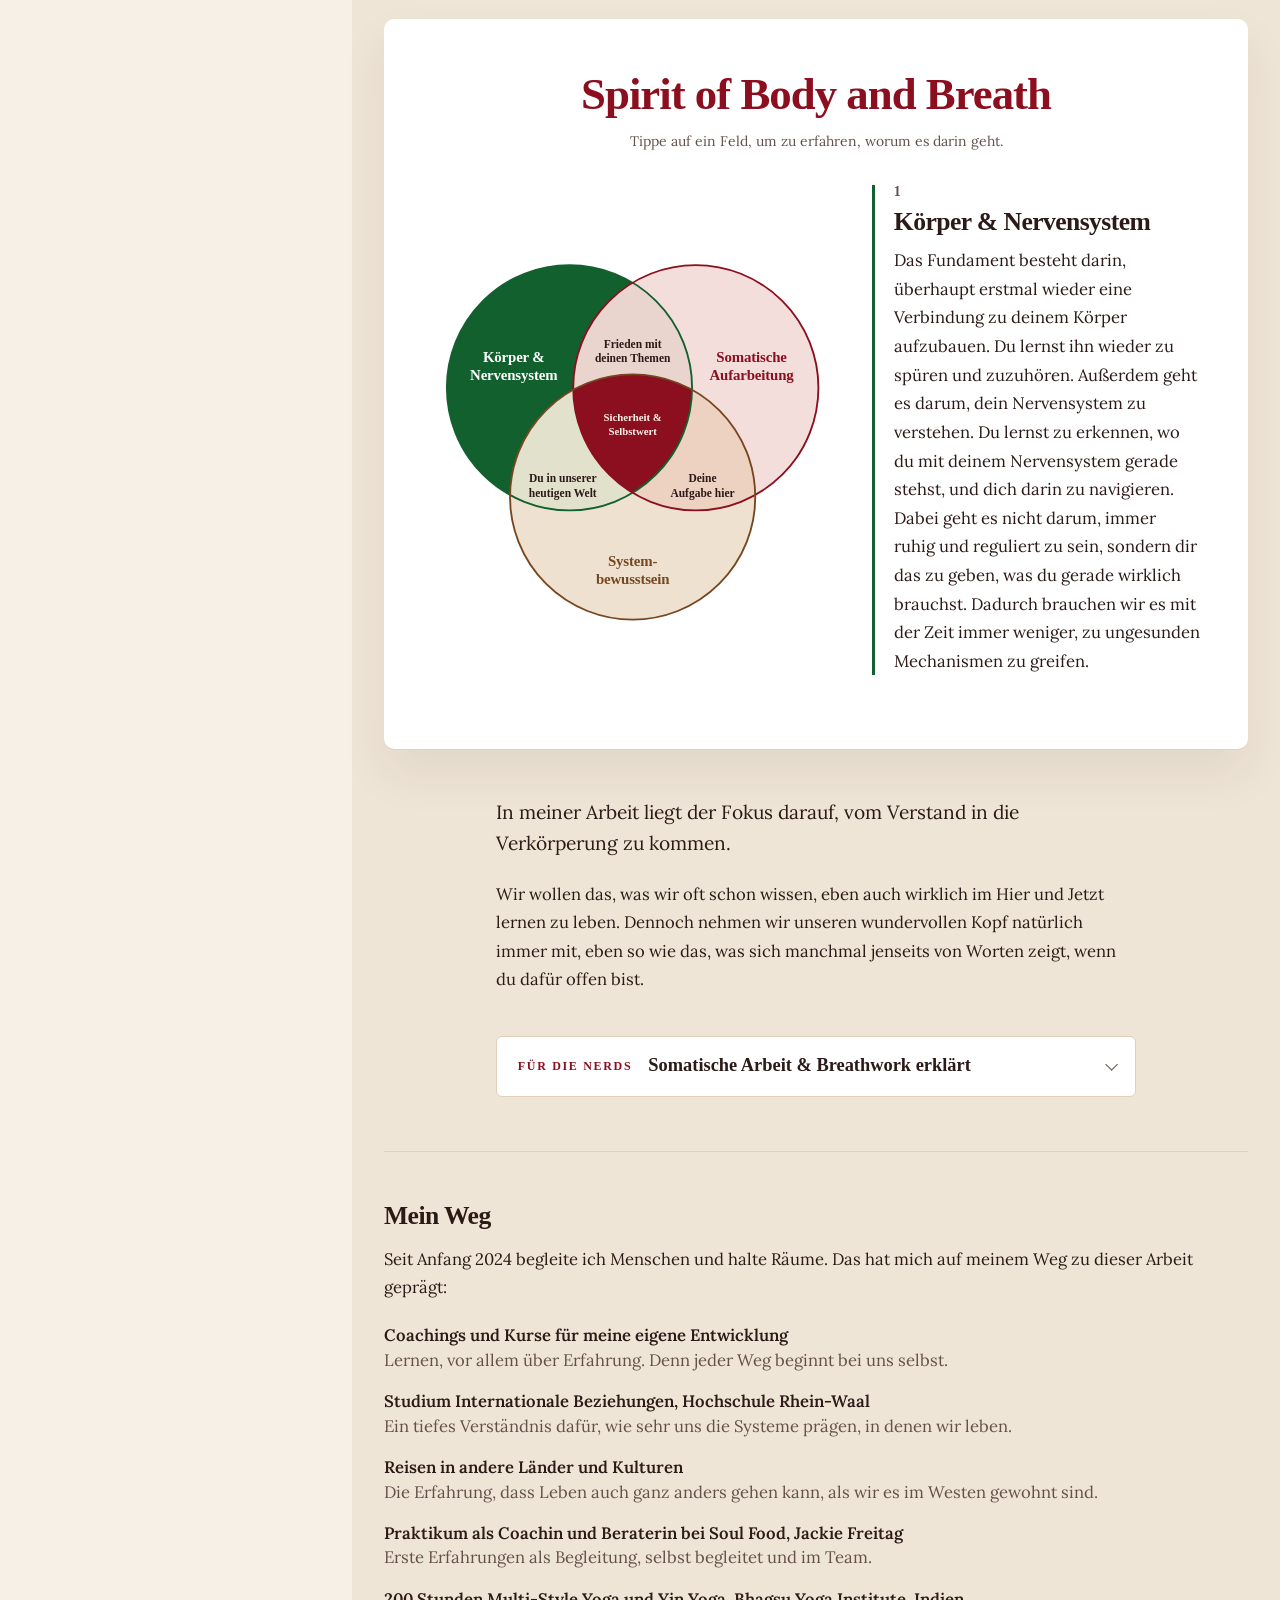
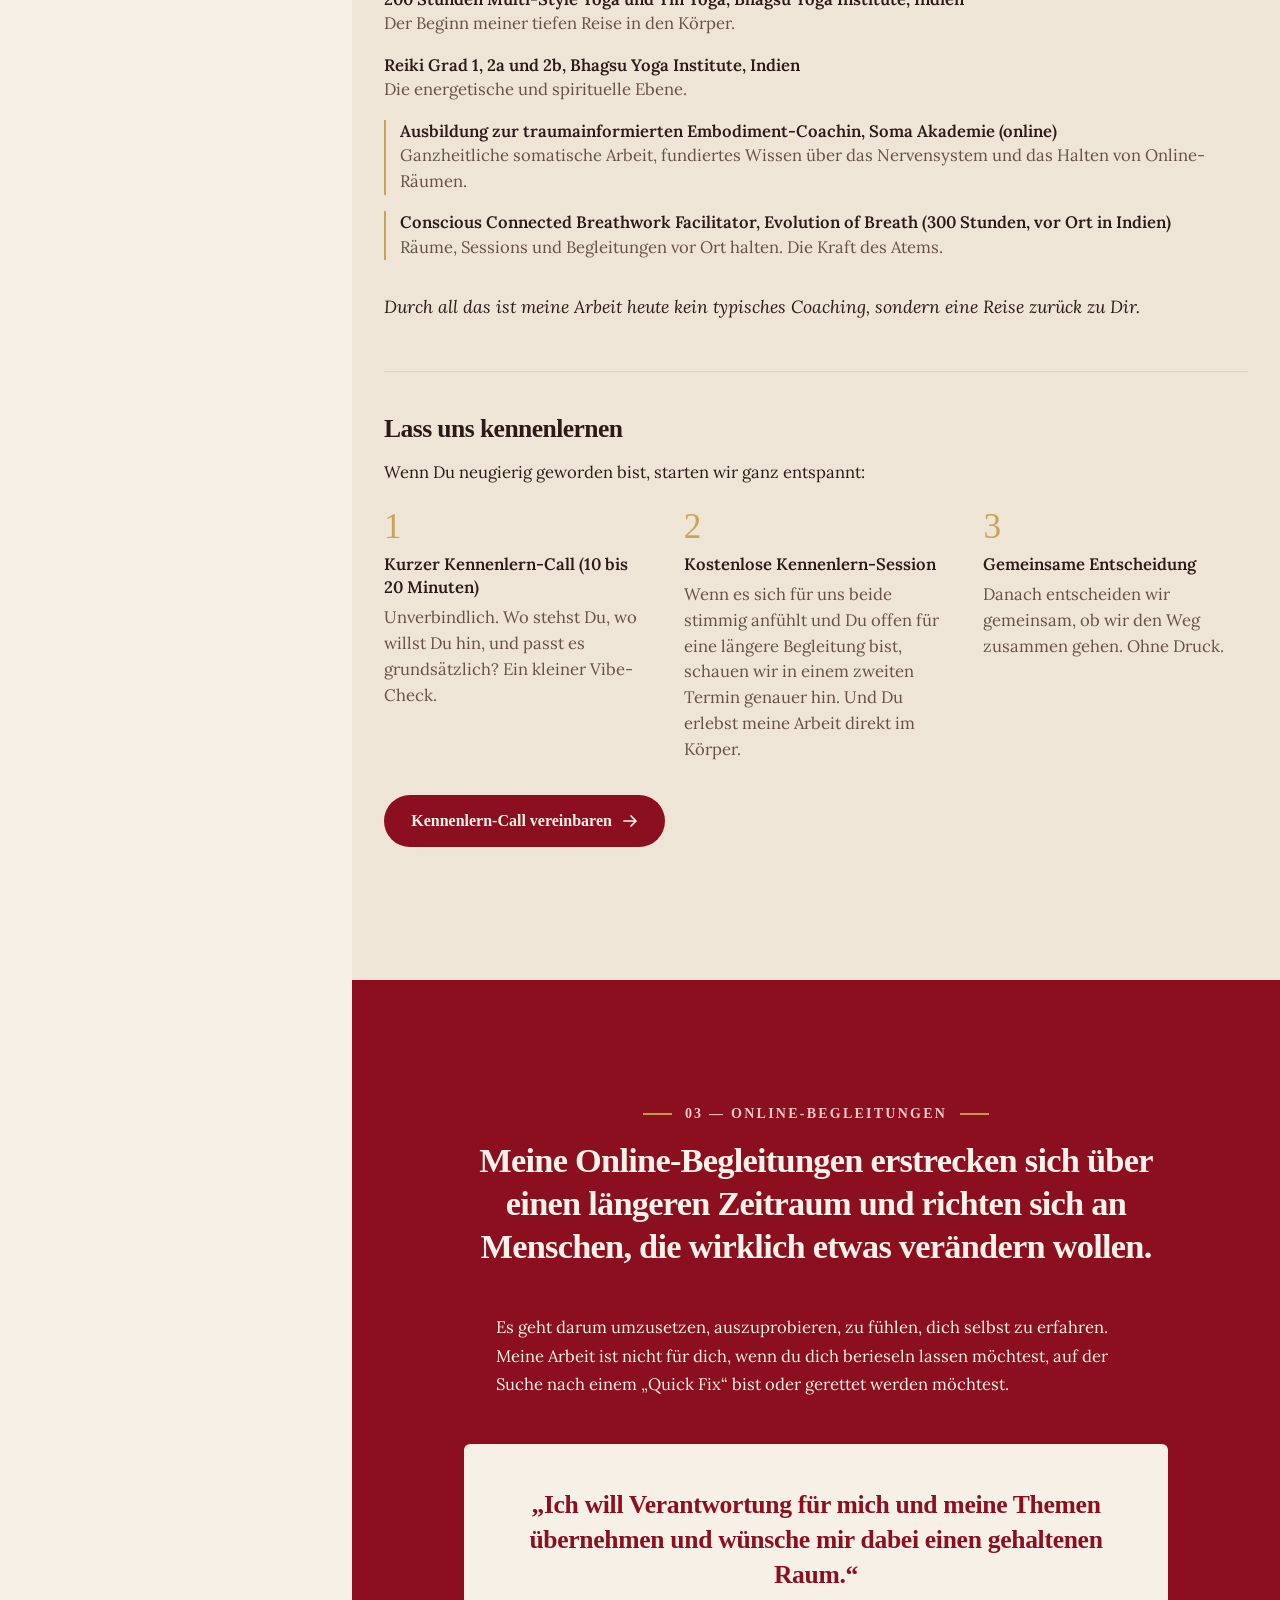
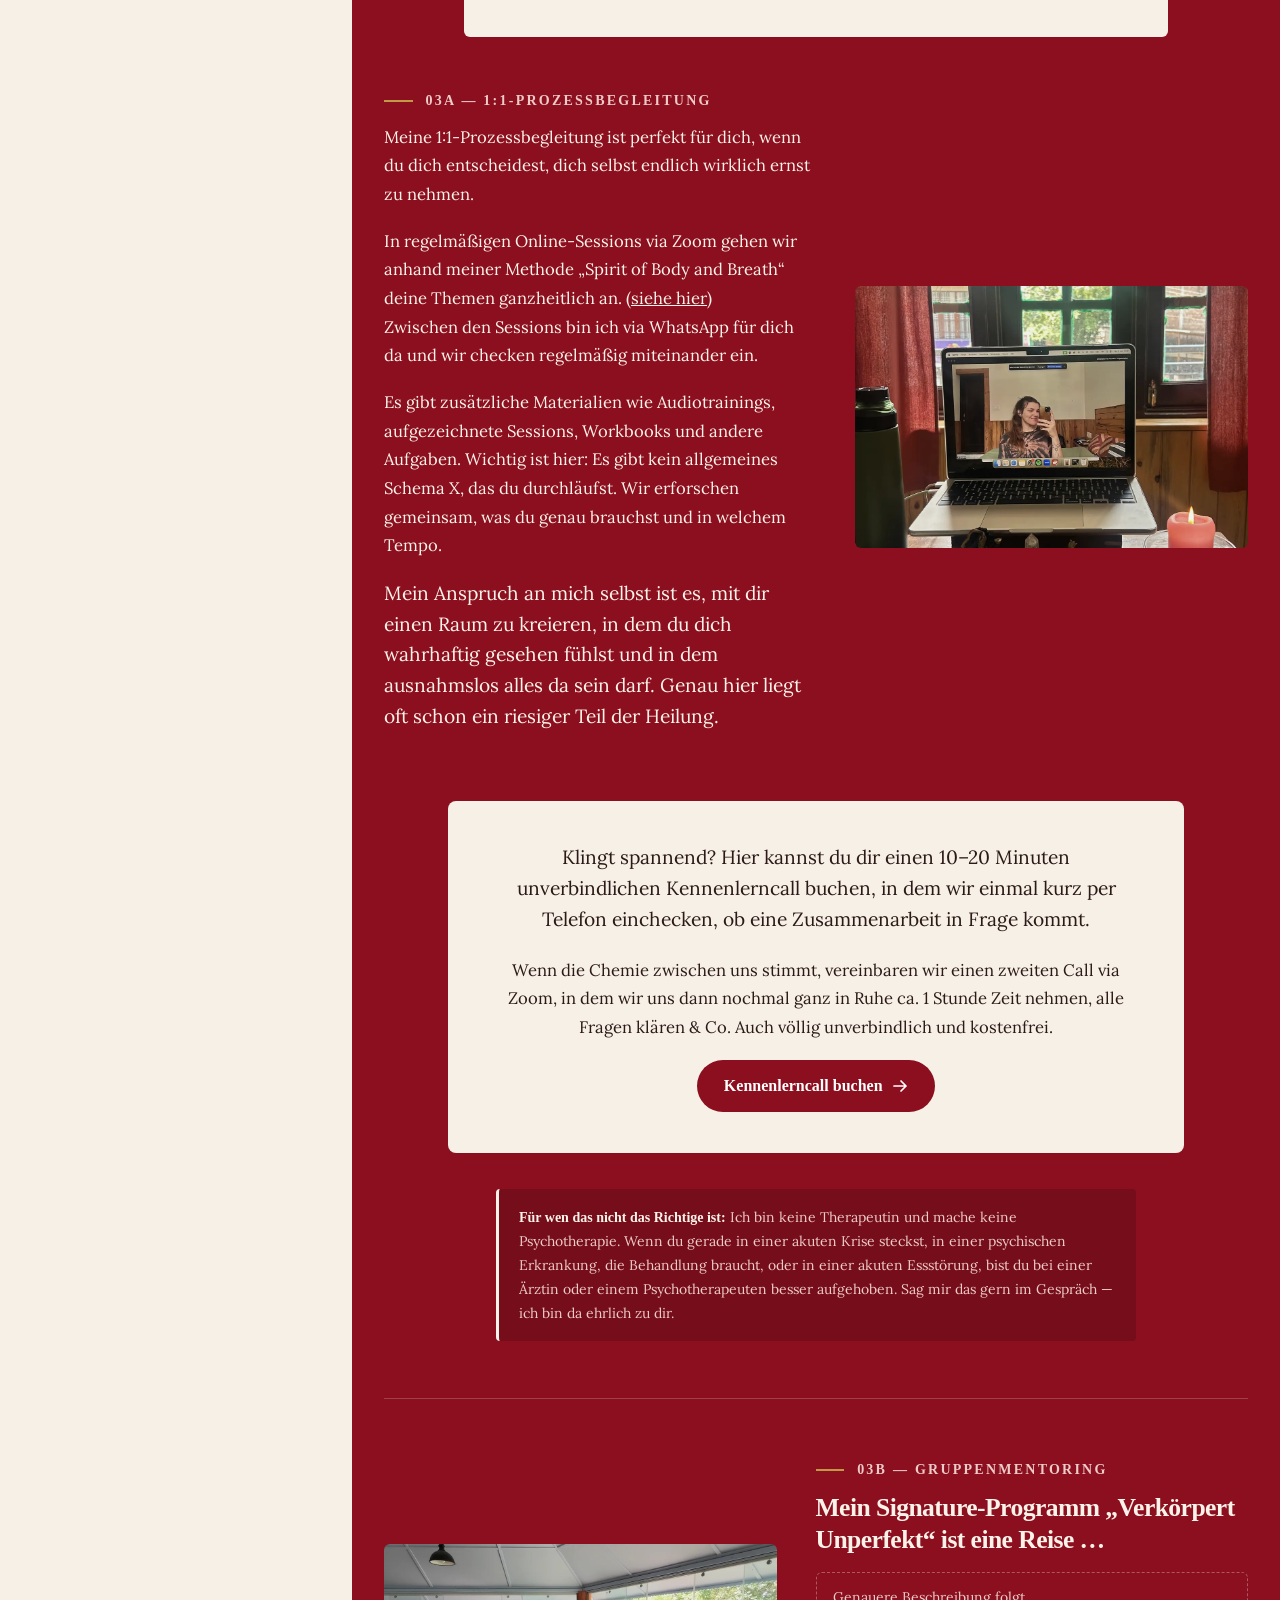
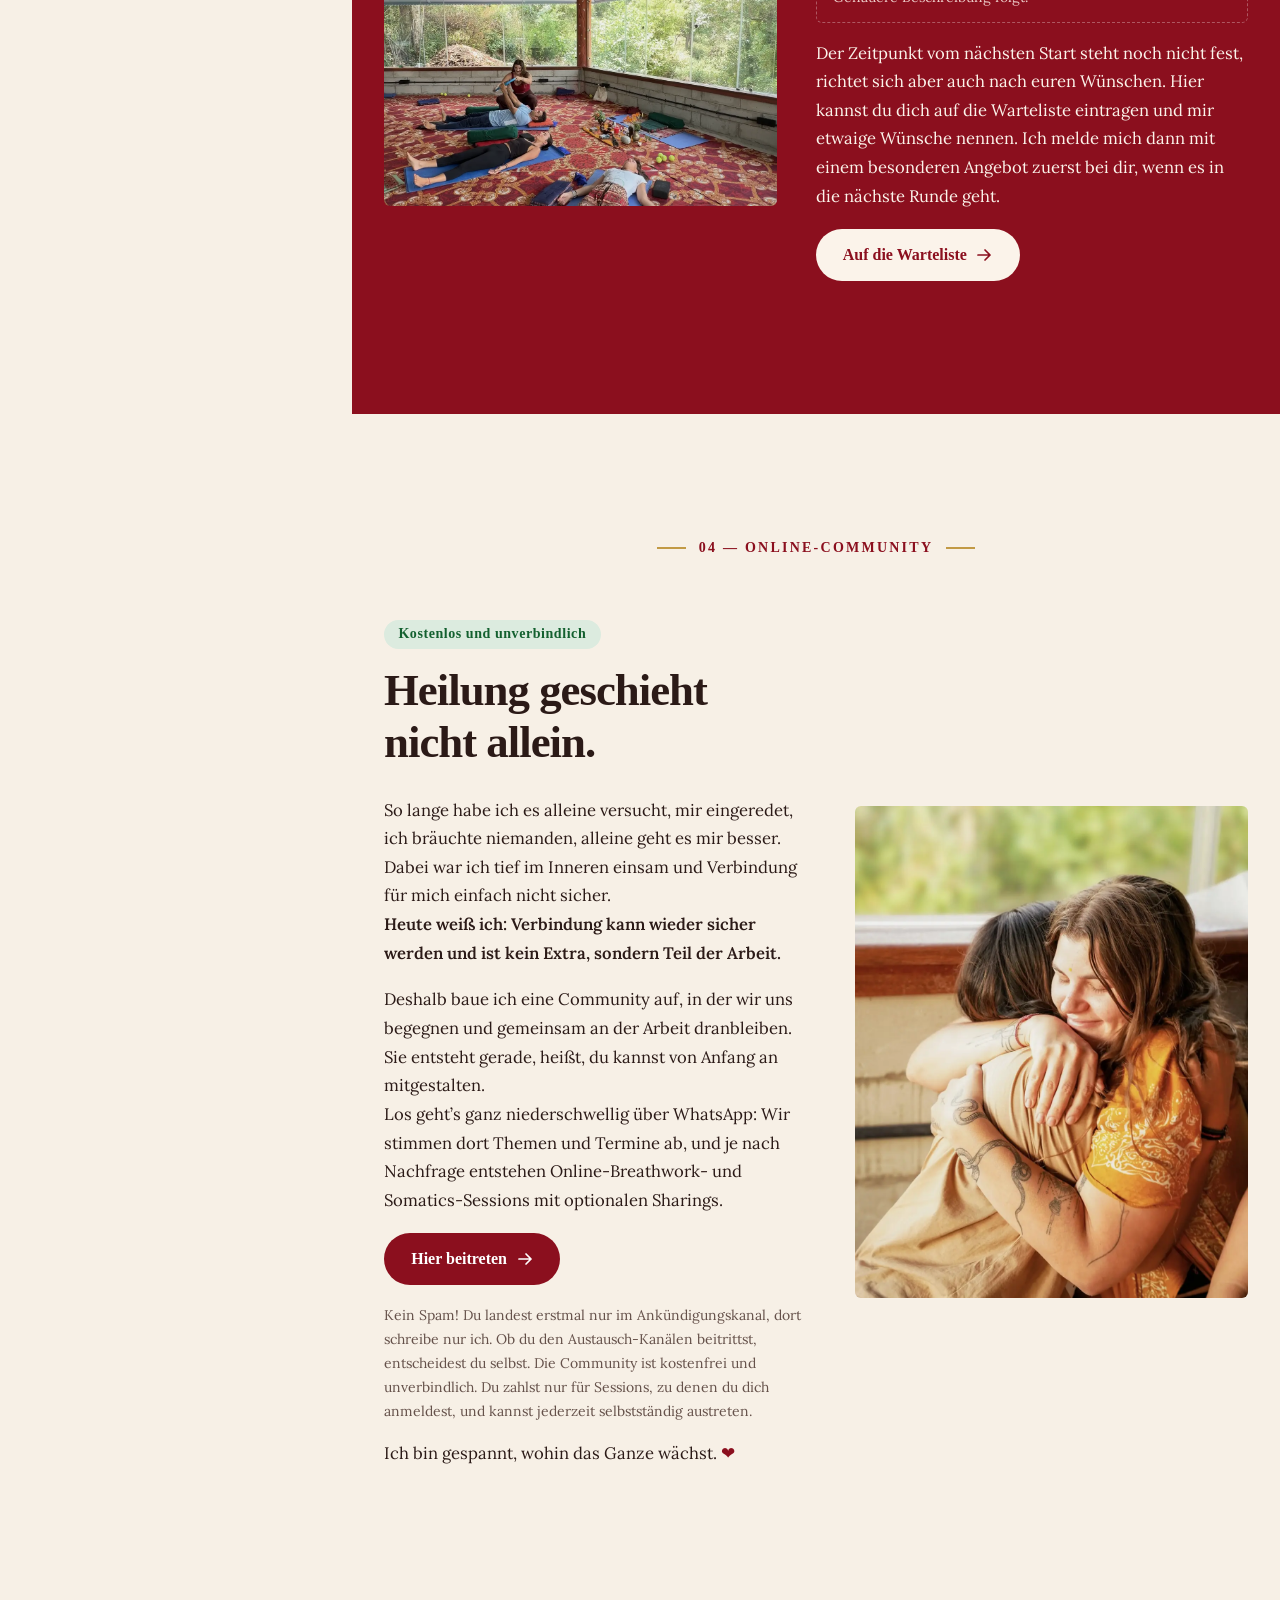
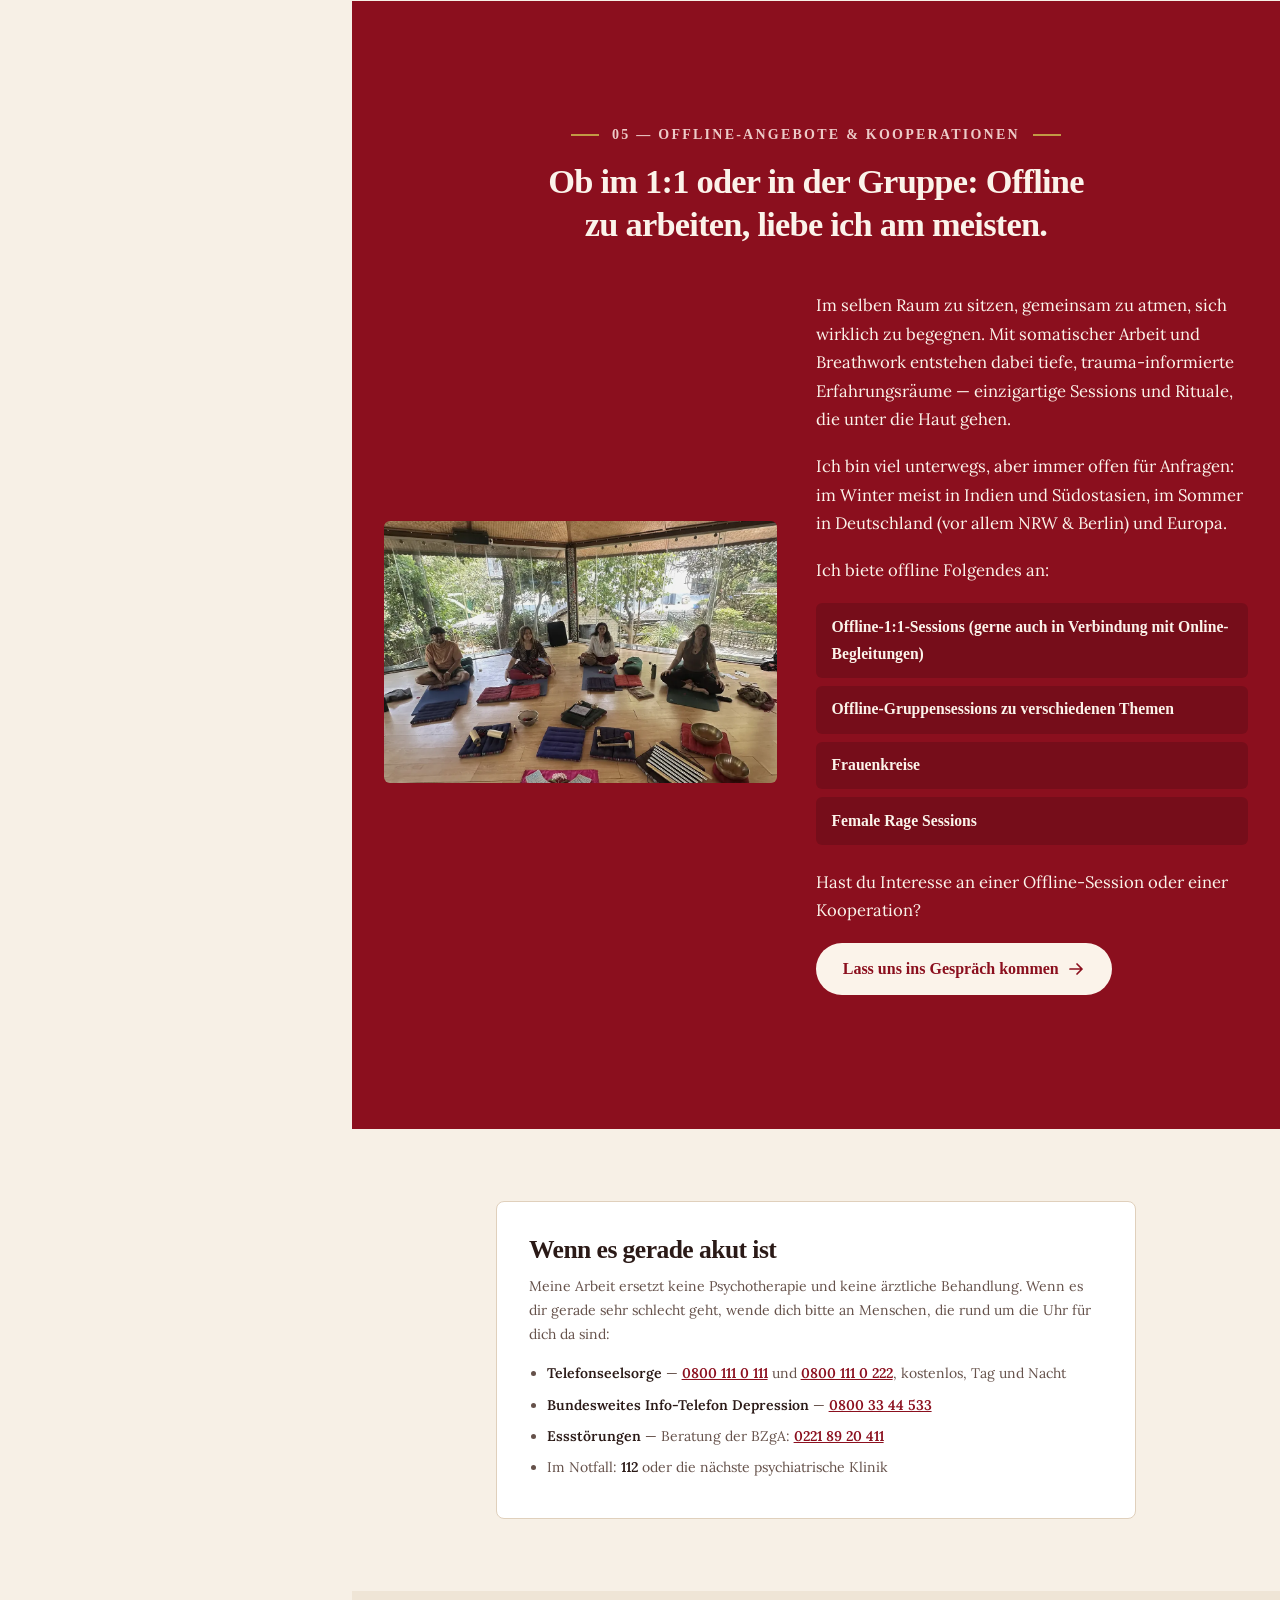
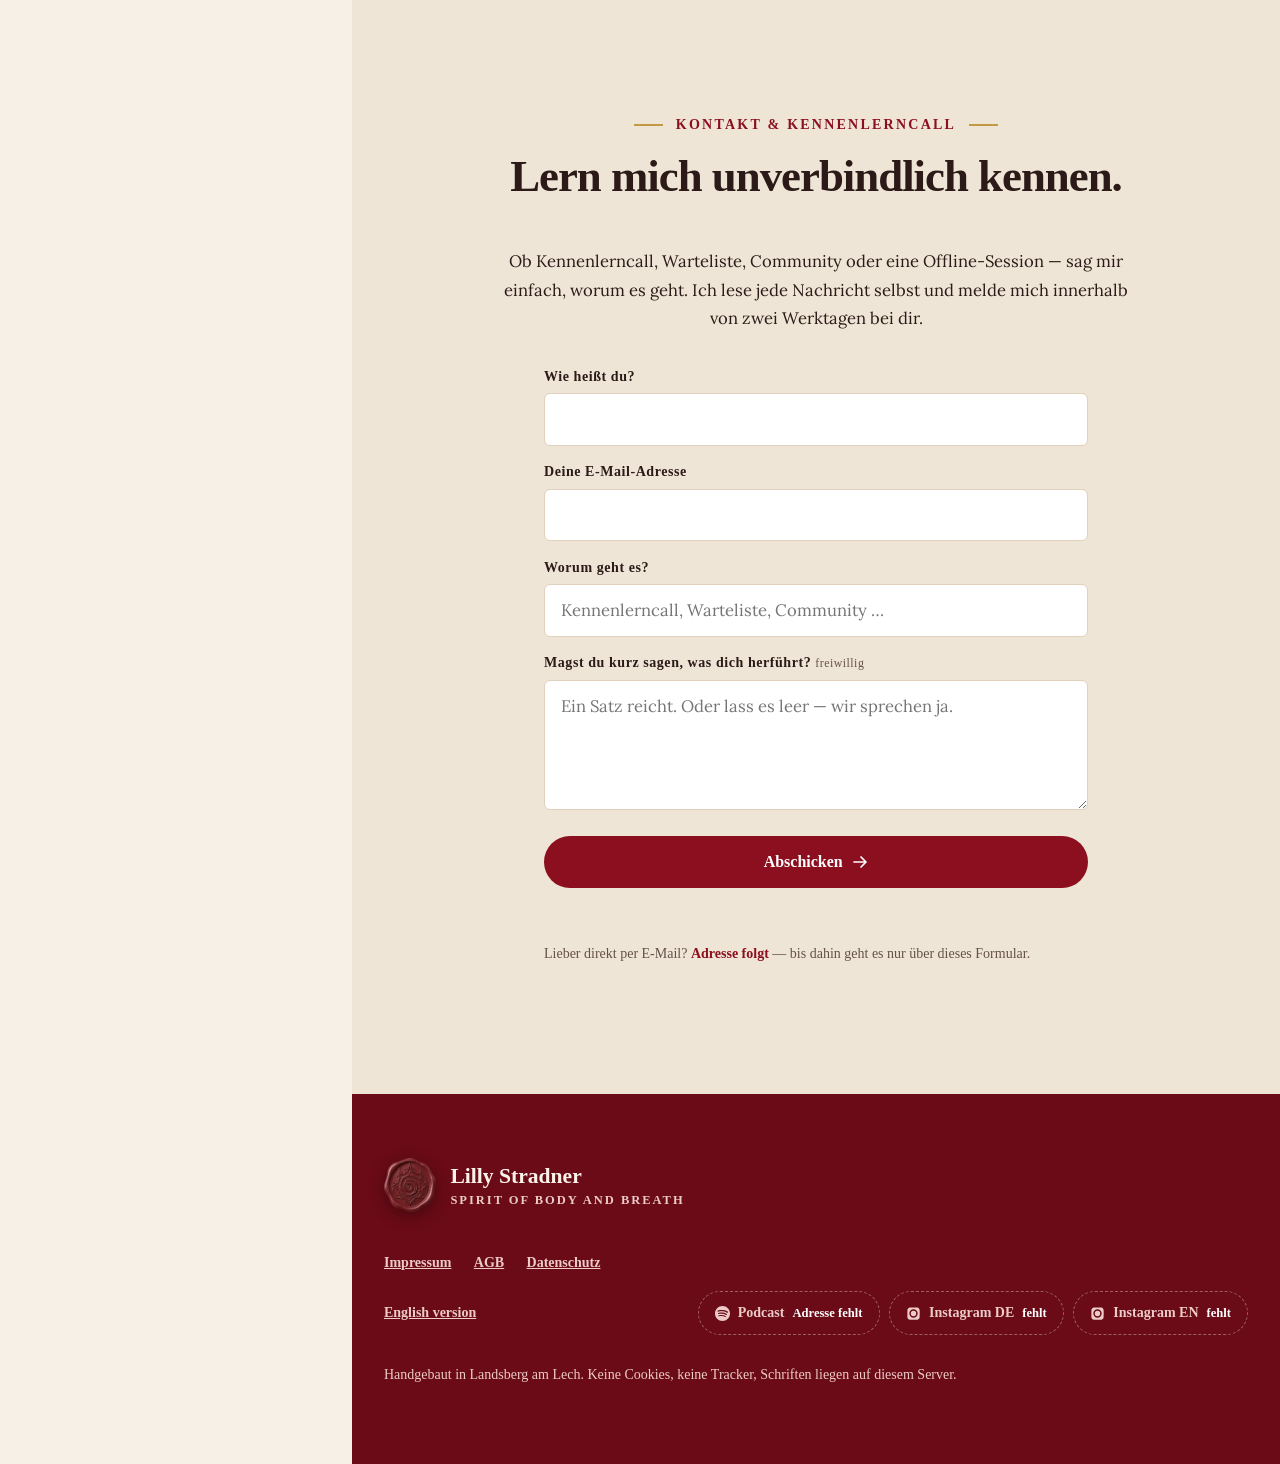
==== commit ad012586: "„Mein Weg“ statt „Woher ich komme“, neuer Block „Lass uns kennenlernen“ - Neuer Text mit Liste (Tite" ====
--- a/index.html
+++ b/index.html
@@ -482,30 +482,37 @@
       </details>
     </div>
 
-    <!-- Runde 2: „Woher ich komme" stand vorher zufaellig am Ende der Seite.
-         Lilly: hinter „Für die Nerds" einfuegen. -->
+    <!-- 20.11. (Lilly): „Woher ich komme" heisst jetzt „Mein Weg". Das Foto ist
+         vorerst raus (neues Bild folgt), der Text nimmt die Breite ein.
+         Darunter „Lass uns kennenlernen" statt des alten Kennenlern-Knopfs. -->
     <div class="werdegang reveal" id="werdegang">
       <div class="lese">
-        <h3>Woher ich komme</h3>
-        <p>Und falls du wissen magst, welche Ausbildungen mich neben meiner eigenen Geschichte geprägt haben:</p>
-        <ul>
-          <li>Conscious Connected Breathwork Facilitator</li>
-          <li>Trauma-informierte Embodiment-Coach</li>
-          <li>200 Stunden Multistyle-Yoga-Ausbildung, dazu Yin Yoga</li>
-          <li>Reiki Grad 1, 2a und 2b</li>
-          <li>Studium der Internationalen Beziehungen</li>
+        <h3>Mein Weg</h3>
+        <p class="weg-einleitung">Seit Anfang 2024 begleite ich Menschen und halte Räume. Das hat mich auf meinem Weg zu dieser Arbeit geprägt:</p>
+        <ul class="weg-liste">
+          <li><b>Coachings und Kurse für meine eigene Entwicklung</b><span>Lernen, vor allem über Erfahrung. Denn jeder Weg beginnt bei uns selbst.</span></li>
+          <li><b>Studium Internationale Beziehungen, Hochschule Rhein-Waal</b><span>Ein tiefes Verständnis dafür, wie sehr uns die Systeme prägen, in denen wir leben.</span></li>
+          <li><b>Reisen in andere Länder und Kulturen</b><span>Die Erfahrung, dass Leben auch ganz anders gehen kann, als wir es im Westen gewohnt sind.</span></li>
+          <li><b>Praktikum als Coachin und Beraterin bei Soul Food, Jackie Freitag</b><span>Erste Erfahrungen als Begleitung, selbst begleitet und im Team.</span></li>
+          <li><b>200 Stunden Multi-Style Yoga und Yin Yoga, Bhagsu Yoga Institute, Indien</b><span>Der Beginn meiner tiefen Reise in den Körper.</span></li>
+          <li><b>Reiki Grad 1, 2a und 2b, Bhagsu Yoga Institute, Indien</b><span>Die energetische und spirituelle Ebene.</span></li>
+          <li class="betont"><b>Ausbildung zur traumainformierten Embodiment-Coachin, Soma Akademie (online)</b><span>Ganzheitliche somatische Arbeit, fundiertes Wissen über das Nervensystem und das Halten von Online-Räumen.</span></li>
+          <li class="betont"><b>Conscious Connected Breathwork Facilitator, Evolution of Breath (300 Stunden, vor Ort in Indien)</b><span>Räume, Sessions und Begleitungen vor Ort halten. Die Kraft des Atems.</span></li>
         </ul>
-        <p><a class="knopf" href="#kontakt" data-thema="Kennenlerncall">Unverbindlich kennenlernen
-          <svg viewBox="0 0 16 16" fill="none" aria-hidden="true"><path d="M2 8h12M9 3l5 5-5 5" stroke="currentColor" stroke-width="1.7" stroke-linecap="round" stroke-linejoin="round"/></svg>
-        </a></p>
-      </div>
-      <figure class="bild">
-        <img src="assets/img/lilly-frei-420.webp"
-             srcset="assets/img/lilly-frei-420.webp 420w, assets/img/lilly-frei-840.webp 840w"
-             sizes="(min-width:820px) 36vw, 80vw"
-             width="420" height="391" loading="lazy" decoding="async"
-             alt="Lilly lacht mit geschlossenen Augen, freigestellt.">
-      </figure>
+        <p class="weg-schluss">Durch all das ist meine Arbeit heute kein typisches Coaching, sondern eine Reise zurück zu Dir.</p>
+      </div>
+    </div>
+
+    <div class="kennenlernen-block reveal" id="kennenlernen-schritte">
+      <h3>Lass uns kennenlernen</h3>
+      <p>Wenn Du neugierig geworden bist, starten wir ganz entspannt:</p>
+      <ol class="schritte">
+        <li><span class="schritt-nr" aria-hidden="true">1</span><b>Kurzer Kennenlern-Call (10 bis 20 Minuten)</b><span>Unverbindlich. Wo stehst Du, wo willst Du hin, und passt es grundsätzlich? Ein kleiner Vibe-Check.</span></li>
+        <li><span class="schritt-nr" aria-hidden="true">2</span><b>Kostenlose Kennenlern-Session</b><span>Wenn es sich für uns beide stimmig anfühlt und Du offen für eine längere Begleitung bist, schauen wir in einem zweiten Termin genauer hin. Und Du erlebst meine Arbeit direkt im Körper.</span></li>
+        <li><span class="schritt-nr" aria-hidden="true">3</span><b>Gemeinsame Entscheidung</b><span>Danach entscheiden wir gemeinsam, ob wir den Weg zusammen gehen. Ohne Druck.</span></li>
+      </ol>
+      <!-- Link folgt (Calendly) -->
+      <p><a class="knopf knopf-call" href="#">Kennenlern-Call vereinbaren <svg viewBox="0 0 16 16" fill="none" aria-hidden="true"><path d="M2 8h12M9 3l5 5-5 5" stroke="currentColor" stroke-width="1.7" stroke-linecap="round" stroke-linejoin="round"/></svg></a></p>
     </div>
   </div>
 </section>
--- a/assets/site.css
+++ b/assets/site.css
@@ -327,59 +327,64 @@
   .hero{--frei:calc(100vw - var(--seitennav))}
 }
 
-/* ── Hero Desktop, Runde 6 (19.11.) ────────────────────────────────────
-   Raster: linke Spalte so breit wie die Ueberschrift (max-content).
-     Reihe 1  Ueberschrift | Grundlage (genau so hoch wie die Ueberschrift)
-     Reihe 2  Fotos        | Zitat (mittig zu den Fotos, Goldlinie)
+/* ── Hero Desktop, Runde 7 (19.11.) ────────────────────────────────────
+   Gleiche Spalten wie die Kopfleiste: links alles bis zur Linie, an der oben
+   „Unverbindlich kennenlernen" beginnt; rechts ein Streifen so breit wie das
+   Seitenmenue.
+     Reihe 1  Ueberschrift | Grundlage (so hoch wie die Ueberschrift)
+     Reihe 2  Fotos 5:7    | Zitat (mittig zu den Fotos, Goldlinie)
      Reihe 3  Absatz
      Reihe 4  Knopf
-   Die Fotos sind zusammen (inkl. 16px Fuge) genau so breit wie die
-   Ueberschrift. Groesse der Ueberschrift und die Grundlage rechnet
-   site.js (heroAusrichten); hier stehen die Ersatzwerte ohne JavaScript.
-   Alle aelteren Desktop-Regeln fuer den Hero werden hier ueberschrieben. */
+   --vor-linie: Abstand der linken Spalte vor der Linie, fuer Ueberschrift
+   und Fotos gleich. Die rechte Spalte beginnt genau an der Linie.
+   Groesse der Ueberschrift, Grundlage und Fotohoehe rechnet site.js
+   (heroAusrichten); hier stehen die Ersatzwerte ohne JavaScript. */
 @media (min-width:1024px){
   .hero{
     --rand-l:clamp(1.5rem, 3vw, 3rem);
-    --rand-r:clamp(.8rem, 2vw, 1.4rem);    /* = Innenabstand der Kopfleiste rechts */
+    --rand-r:var(--rand-rechts);
+    --vor-linie:32px;
     display:block; min-height:100svh;
     padding:calc(var(--kopf-hoehe) + 1px + 36px) 0 0;   /* 36px unter der Goldlinie */
   }
-  .hero .buehne{width:auto; margin:0 var(--rand-r) 0 var(--rand-l)}
+  .hero .buehne{width:auto; margin:0 0 0 var(--rand-l)}
   .hero-gitter{
     display:grid; min-height:0; align-items:start;
-    grid-template-columns:max-content minmax(0, 1fr);
+    grid-template-columns:minmax(0, 1fr) var(--seitennav);
     grid-template-rows:auto auto auto auto;
     grid-template-areas:"title sub" "photos quote" "text ." "cta .";
-    column-gap:clamp(28px, 3vw, 56px); row-gap:0;
-  }
+    column-gap:0; row-gap:0;
+  }
+  .hero h1,.hero .dipt,.hero-absatz,.hero-wege{margin-right:var(--vor-linie)}
   .hero h1{
-    grid-area:title; white-space:nowrap; max-width:none; margin:0 0 24px;
-    font-size:var(--h1-groesse, clamp(2.4rem, 3.6vw, 4.6rem)); line-height:1;
+    grid-area:title; white-space:nowrap; max-width:none; margin-top:0; margin-bottom:24px; margin-left:0;
+    font-size:var(--h1-groesse, clamp(2.4rem, 4.2vw, 5rem)); line-height:1;
   }
   .hero .grundlage{
-    grid-area:sub; align-self:start; white-space:nowrap; margin:var(--grund-oben, 0) 0 0;
-    font-size:var(--grund-groesse, 1.1rem); line-height:var(--grund-zeile, 1.3);
-  }
-  /* Fotos: gleich gross, gleiche Hoehe, nicht versetzt, 4:5 */
+    grid-area:sub; align-self:start; white-space:nowrap; margin:var(--grund-oben, 0) var(--rand-r) 0 0;
+    font-size:var(--grund-groesse, 1.2rem); line-height:var(--grund-zeile, 1.35);
+  }
+  /* Fotos 5:7, gleich gross, gleiche Hoehe, nicht versetzt.
+     Runde 8: 24px Abstand, zusammen mittig in der mittleren Spalte. */
   .hero .dipt{
-    grid-area:photos; justify-self:stretch; align-self:start; margin:0;
-    width:0; min-width:100%;               /* nimmt die Spaltenbreite an, ohne sie aufzublaehen */
-    grid-template-columns:1fr 1fr; gap:16px;
-  }
-  .hero .dipt figure,.hero .dipt figure:last-child{margin:0}
+    grid-area:photos; display:flex; justify-content:center; align-self:start; justify-self:stretch;
+    width:auto; min-width:0; margin-top:0; margin-bottom:0; margin-left:0; gap:24px;
+  }
+  .hero .dipt figure,.hero .dipt figure:last-child{margin:0; flex:none}
   .hero .dipt img,.hero .dipt figure:first-child img{
-    aspect-ratio:4/5; max-height:48vh; width:100%; object-fit:cover; scale:none; transform:none;
+    height:var(--foto-hoehe, min(46vh, 30rem)); width:auto; max-height:none;
+    aspect-ratio:5/7; object-fit:cover; scale:none; transform:none;
   }
   .hero .dipt figcaption{margin-top:.45rem}
   .hero .kern{
-    grid-area:quote; align-self:center; margin:0 0 1.4rem;   /* 1.4rem = Jahreszahl: mittig zu den Fotos */
-    padding-left:1.1rem; border-left:2px solid #C9A35B;
-    font-size:clamp(1.1rem, 1.5vw, 1.6rem); line-height:1.3;
+    grid-area:quote; align-self:center; margin:0 var(--rand-r) 1.4rem 0;   /* 1.4rem = Jahreszahl */
+    padding-left:1rem; border-left:2px solid #C9A35B;
+    font-size:clamp(1.26rem, 1.56vw, 1.68rem); line-height:1.3;   /* Runde 8: ca. 20 % groesser */
   }
   .hero .kern em{color:var(--bordeaux)}
-  .hero-absatz{grid-area:text; width:0; min-width:100%; margin:clamp(.8rem, 2vh, 1.4rem) 0 clamp(.9rem, 2.2vh, 1.5rem)}
+  .hero-absatz{grid-area:text; width:auto; min-width:0; margin-top:clamp(.8rem, 2vh, 1.4rem); margin-bottom:clamp(.9rem, 2.2vh, 1.5rem); margin-left:0}
   .hero .zeile{display:none}
-  .hero-wege{grid-area:cta; flex-direction:row}
+  .hero-wege{grid-area:cta; flex-direction:row; justify-content:center}   /* Knopf mittig */
   .hero-wege .knopf{width:auto; padding:.9rem 2.6rem; font-size:1rem; cursor:pointer}
 }
 
@@ -394,8 +399,13 @@
 .knopf:hover{transform:translateY(-2px); background:var(--bordeaux-tief); box-shadow:0 10px 24px #79242733}
 .knopf svg{width:16px; height:16px; flex:none}
 /* Hero-Knoepfe (19.11., Lilly Runde 4): gleiche Hoehe und Rundung */
-.hero-wege .knopf.runter{background:#8B0F1E; color:#FBF3EA}
-.hero-wege .knopf.runter:hover{background:#6A0B17}
+/* Runde 7: „Erfahre mehr" hell mit Goldrahmen, klar anders als der rote
+   Kennenlern-Knopf oben. Beim Darueberfahren rutscht der Pfeil 3px nach unten. */
+.hero-wege .knopf.runter{background:#FBF3EA; color:var(--bordeaux); box-shadow:inset 0 0 0 1.5px #C9A35B; cursor:pointer}
+.hero-wege .knopf.runter:hover{background:#F3E6CC; color:var(--bordeaux); transform:none; box-shadow:inset 0 0 0 1.5px #C9A35B}
+.hero-wege .knopf.runter svg{transition:transform .3s var(--ease)}
+.hero-wege .knopf.runter:hover svg,.hero-wege .knopf.runter:focus-visible svg{transform:translateY(3px)}
+@media (prefers-reduced-motion:reduce){ .hero-wege .knopf.runter svg{transition:none; transform:none !important} }
 .knopf.knopf-zweit{background:#FBF3EA; color:#8B0F1E; box-shadow:inset 0 0 0 1.5px #C9A35B}
 .knopf.knopf-zweit:hover{background:#F3E6CC; color:#8B0F1E; box-shadow:inset 0 0 0 1.5px #C9A35B}
 .boden-glut .knopf{background:var(--auf-bordeaux); color:var(--bordeaux)}
@@ -609,16 +619,33 @@
 .nerds-text .schluss{margin:1.2rem 0 0; font:400 clamp(1.1rem,1.7vw,1.3rem)/1.4 var(--kopf); color:var(--tinte)}
 .nerds-text .schluss b{color:var(--bordeaux); font-weight:400}
 
-/* ── Werdegang ─────────────────────────────────────────────── */
-.werdegang{display:grid; gap:clamp(1.4rem,3vw,2.6rem); align-items:center; max-width:56rem;
-           margin:3.4rem auto 0; padding-top:3rem; border-top:1px solid var(--linie)}
-@media (min-width:820px){ .werdegang{grid-template-columns:minmax(0,1.2fr) minmax(0,.8fr)} }
-.werdegang .lese{margin:0}
+/* ── Mein Weg (bis 19.11. „Woher ich komme") ─────────────────
+   20.11. (Lilly): Foto vorerst raus, der Text nimmt die Breite ein.
+   Liste: Titel fett, darunter eine kurze Zeile. Die letzten beiden Punkte
+   (Soma Akademie, Evolution of Breath) mit Goldlinie hervorgehoben. */
+.werdegang{display:block; max-width:56rem; margin:3.4rem auto 0; padding-top:3rem; border-top:1px solid var(--linie)}
+.werdegang .lese{margin:0; max-width:none}
 .werdegang h3{margin-bottom:.8rem}
-.werdegang ul{padding-left:1.1rem; margin:0 0 1.6rem}
-.werdegang li{margin-bottom:.3rem}
-.werdegang li::marker{color:var(--bordeaux)}
-.werdegang .bild{max-width:320px; justify-self:center; margin:0}
+.weg-einleitung{margin:0 0 1.4rem}
+.weg-liste{list-style:none; padding:0; margin:0; display:grid; gap:1.05rem}
+.weg-liste li{margin:0}
+.weg-liste b{display:block; font:600 1em/1.4 var(--leib); color:var(--tinte)}
+.weg-liste span{display:block; color:var(--tinte-2); line-height:1.55}
+.weg-liste li.betont{border-left:2px solid #C9A35B; padding-left:14px}
+.weg-schluss{margin:2rem 0 0; font-family:var(--leib); font-style:italic; color:var(--tinte); font-size:1.06em}
+
+/* ── Lass uns kennenlernen (20.11.) ──────────────────────────
+   Drei nummerierte Schritte, am Desktop nebeneinander. */
+.kennenlernen-block{max-width:56rem; margin:3rem auto 0; padding-top:2.6rem; border-top:1px solid var(--linie)}
+.kennenlernen-block h3{margin-bottom:.8rem}
+.schritte{list-style:none; padding:0; margin:1.4rem 0 2rem; display:grid; gap:1.5rem}
+@media (min-width:820px){ .schritte{grid-template-columns:repeat(3, minmax(0,1fr)); gap:2.2rem} }
+.schritte li{margin:0}
+.schritt-nr{display:block; font:400 2.2rem/1 var(--kopf); color:#C9A35B; margin-bottom:.55rem}
+.schritte b{display:block; font:600 1em/1.4 var(--leib); color:var(--tinte); margin-bottom:.35rem}
+.schritte li > span:last-child{display:block; color:var(--tinte-2); line-height:1.55}
+.knopf.knopf-call{background:#8B0F1E; color:#FBF3EA; cursor:pointer}
+.knopf.knopf-call:hover{background:#6A0B17}
 
 /* ── Bild-Text-Paare ───────────────────────────────────────── */
 .paar{display:grid; gap:clamp(1.6rem,3vw,3rem); align-items:center; max-width:64rem; margin:2.8rem auto 0}
@@ -767,6 +794,8 @@
   :root{
     --kopf-hoehe:clamp(76px, 11vh, 108px);
     --linie-gold:#C9A35B;
+    --seitennav:22rem;          /* Runde 8: Menue links UND Streifen rechts, ca. 15 % breiter */
+    --rand-rechts:24px;         /* Mindestabstand zum rechten Fensterrand */
   }
   /* auf ganze Pixel runden: beide Linien landen garantiert auf derselben Pixelzeile */
   @supports (width:round(1.5px, 1px)){
@@ -774,19 +803,27 @@
   }
   body{padding-left:var(--seitennav)}
   .menue-knopf,.rail{display:none}
-  /* Logo mittig zwischen Seitenmenue und „Unverbindlich kennenlernen":
-     Logo-Bereich flex:1 (beginnt an der Menuekante, endet am Knopf),
-     rechts Knopf + Sprache mit flex:none. Die Linie liegt 1px unter
-     --kopf-hoehe, genau wie im Seitenmenue. */
+  /* Runde 7: Symmetrie. Rechts ein Streifen, genau so breit wie das
+     Seitenmenue links. Der Kennenlern-Knopf beginnt an seiner linken Kante,
+     Knopf und Sprache stehen darin. Das Logo steht mittig zwischen
+     Seitenmenue und Knopf. Die Linie liegt 1px unter --kopf-hoehe,
+     genau wie im Seitenmenue. */
   .kopf{
-    display:flex; align-items:center; gap:0;
+    display:grid; grid-template-columns:minmax(0, 1fr) var(--seitennav); align-items:center; gap:0;
     top:0; left:var(--seitennav); right:0; height:calc(var(--kopf-hoehe) + 1px); min-height:0;
-    padding:0 clamp(.8rem,2vw,1.4rem) 1px 0;
-  }
-  .kopf-mitte{flex:1; display:flex; justify-content:center; align-items:center}
-  .kopf-rechts{flex:none}
+    padding:0 0 1px 0;
+  }
+  .kopf-mitte{grid-column:1; justify-self:center; display:flex; justify-content:center; align-items:center}
+  .kopf-rechts{grid-column:2; justify-self:start; gap:.35rem}
+  /* Knopf + DE + EN passen in den Streifen, rechts bleiben mind. 24px frei
+     (Runde 8: Knopf und Sprache ca. 20 % groesser) */
+  .kopf-rechts{max-width:calc(var(--seitennav) - var(--rand-rechts))}
+  .kopf-rechts{gap:.2rem}
+  .kopf .kennenlernen{padding:.6rem .85rem; font-size:.94rem; letter-spacing:0}
+  .kopf .sprache{gap:0}
+  .kopf .sprache a{padding:.45rem .28rem; gap:.25rem; font-size:.88rem; letter-spacing:.02em}
+  .kopf .sprache .flagge{width:15px; height:10px}
   .kopf::before{border:0; border-bottom:1px solid var(--linie-gold); border-radius:0; box-shadow:none}
-  .kopf-rechts{gap:.4rem}
   .kopf-marke{gap:.65rem}
   .kopf-marke img{width:44px}
   .kopf-marke b{font-size:1.3rem}
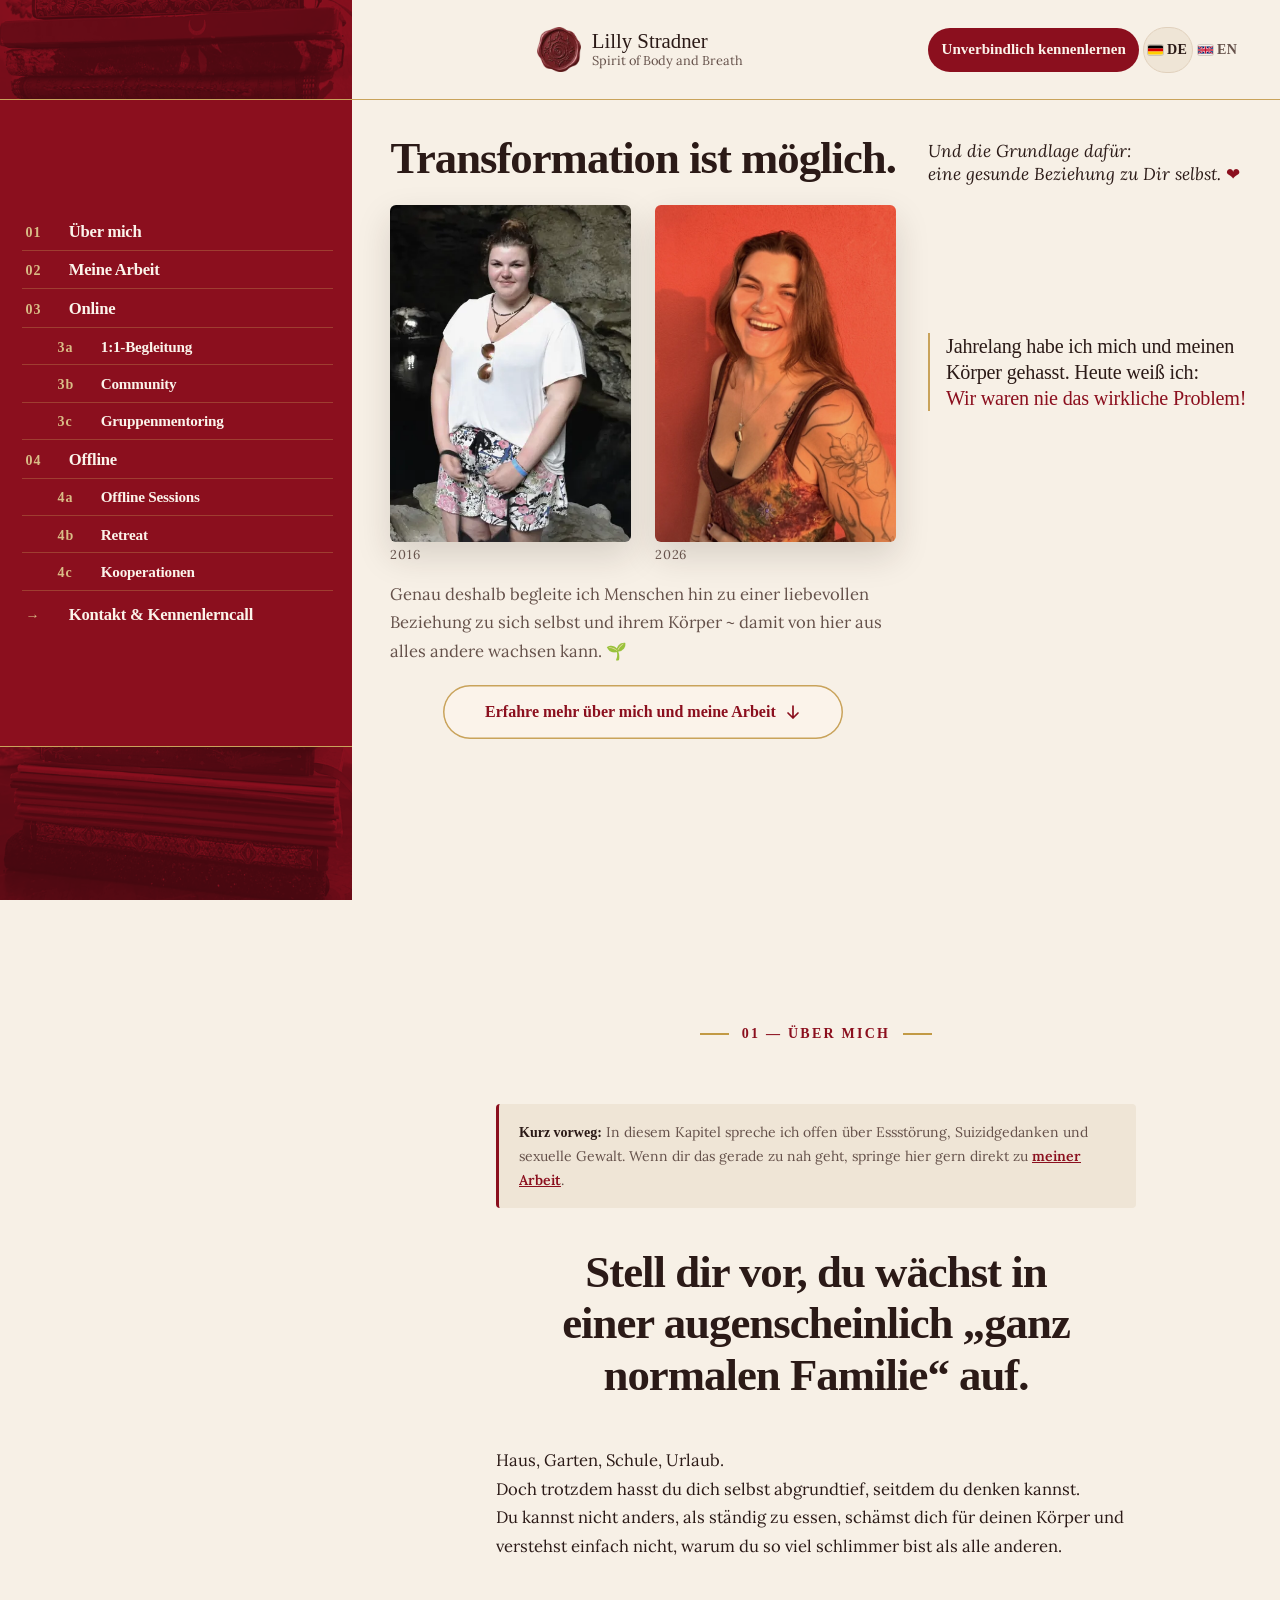
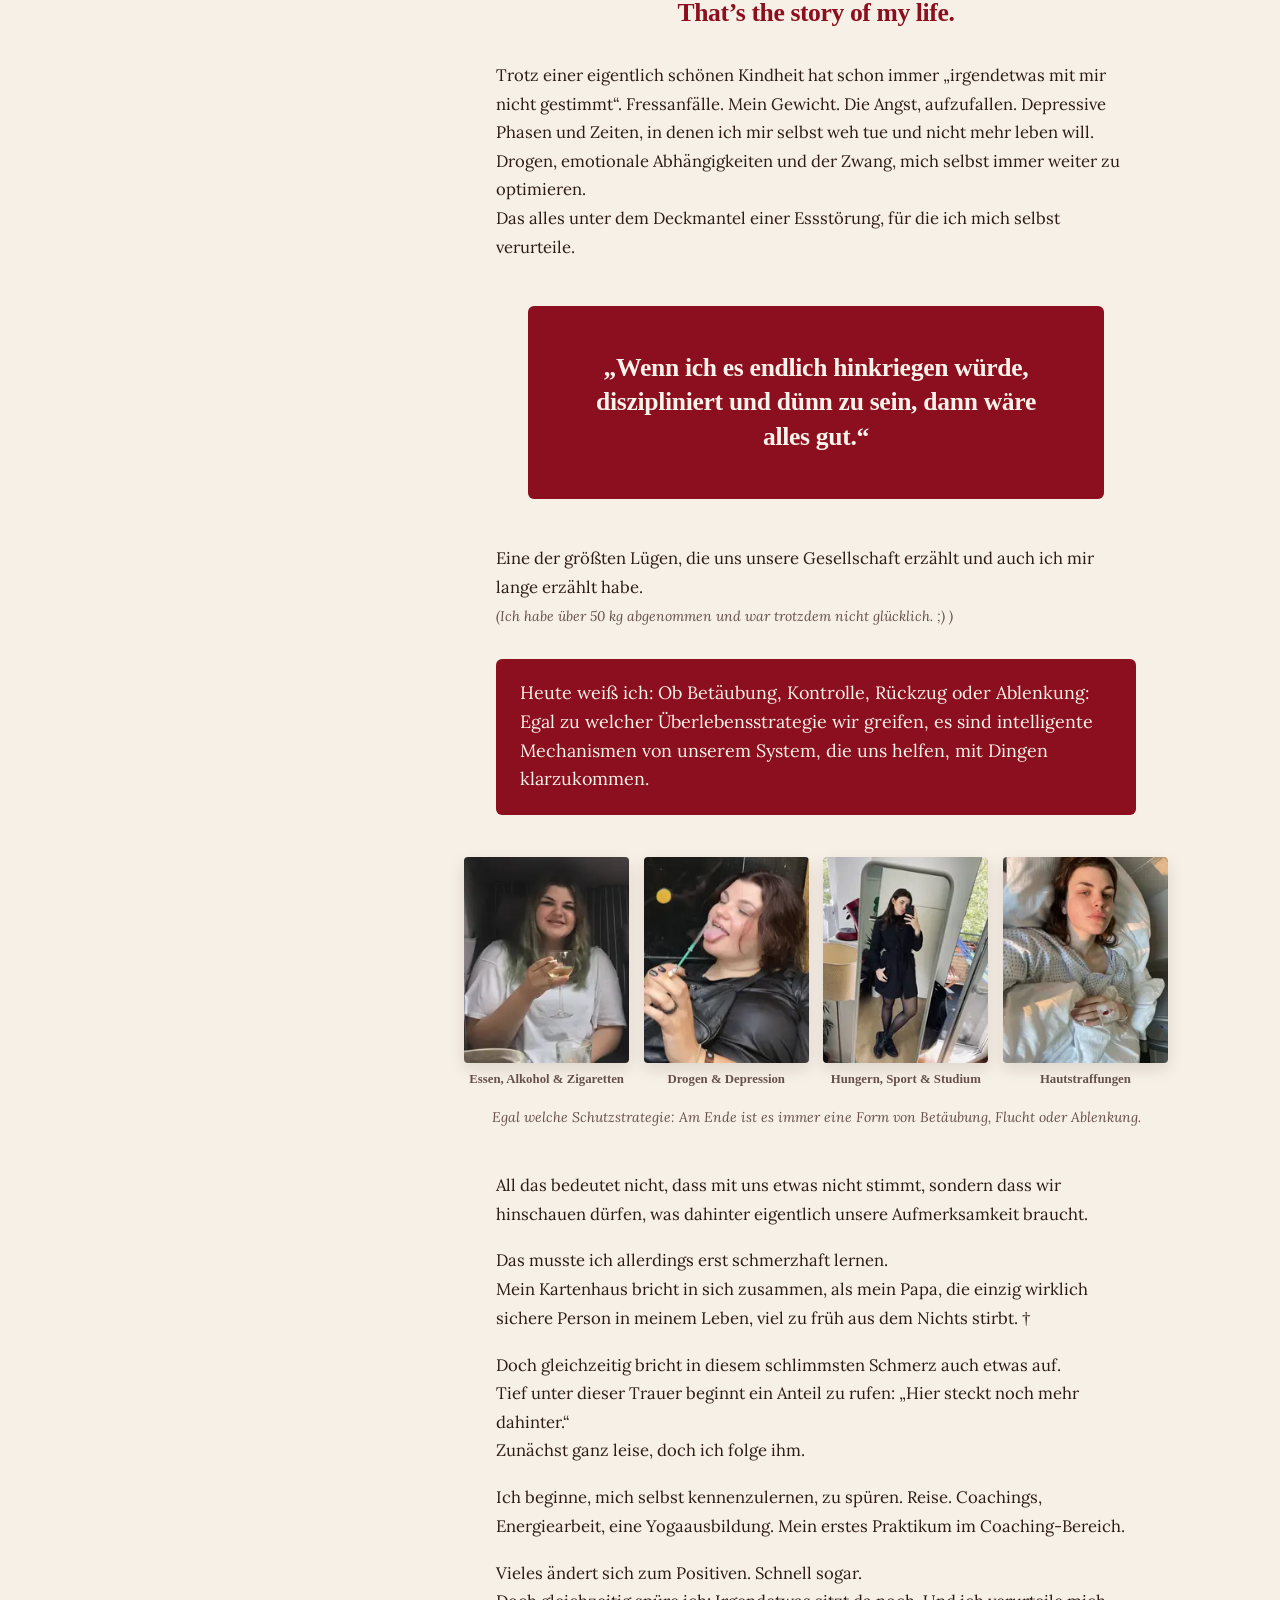
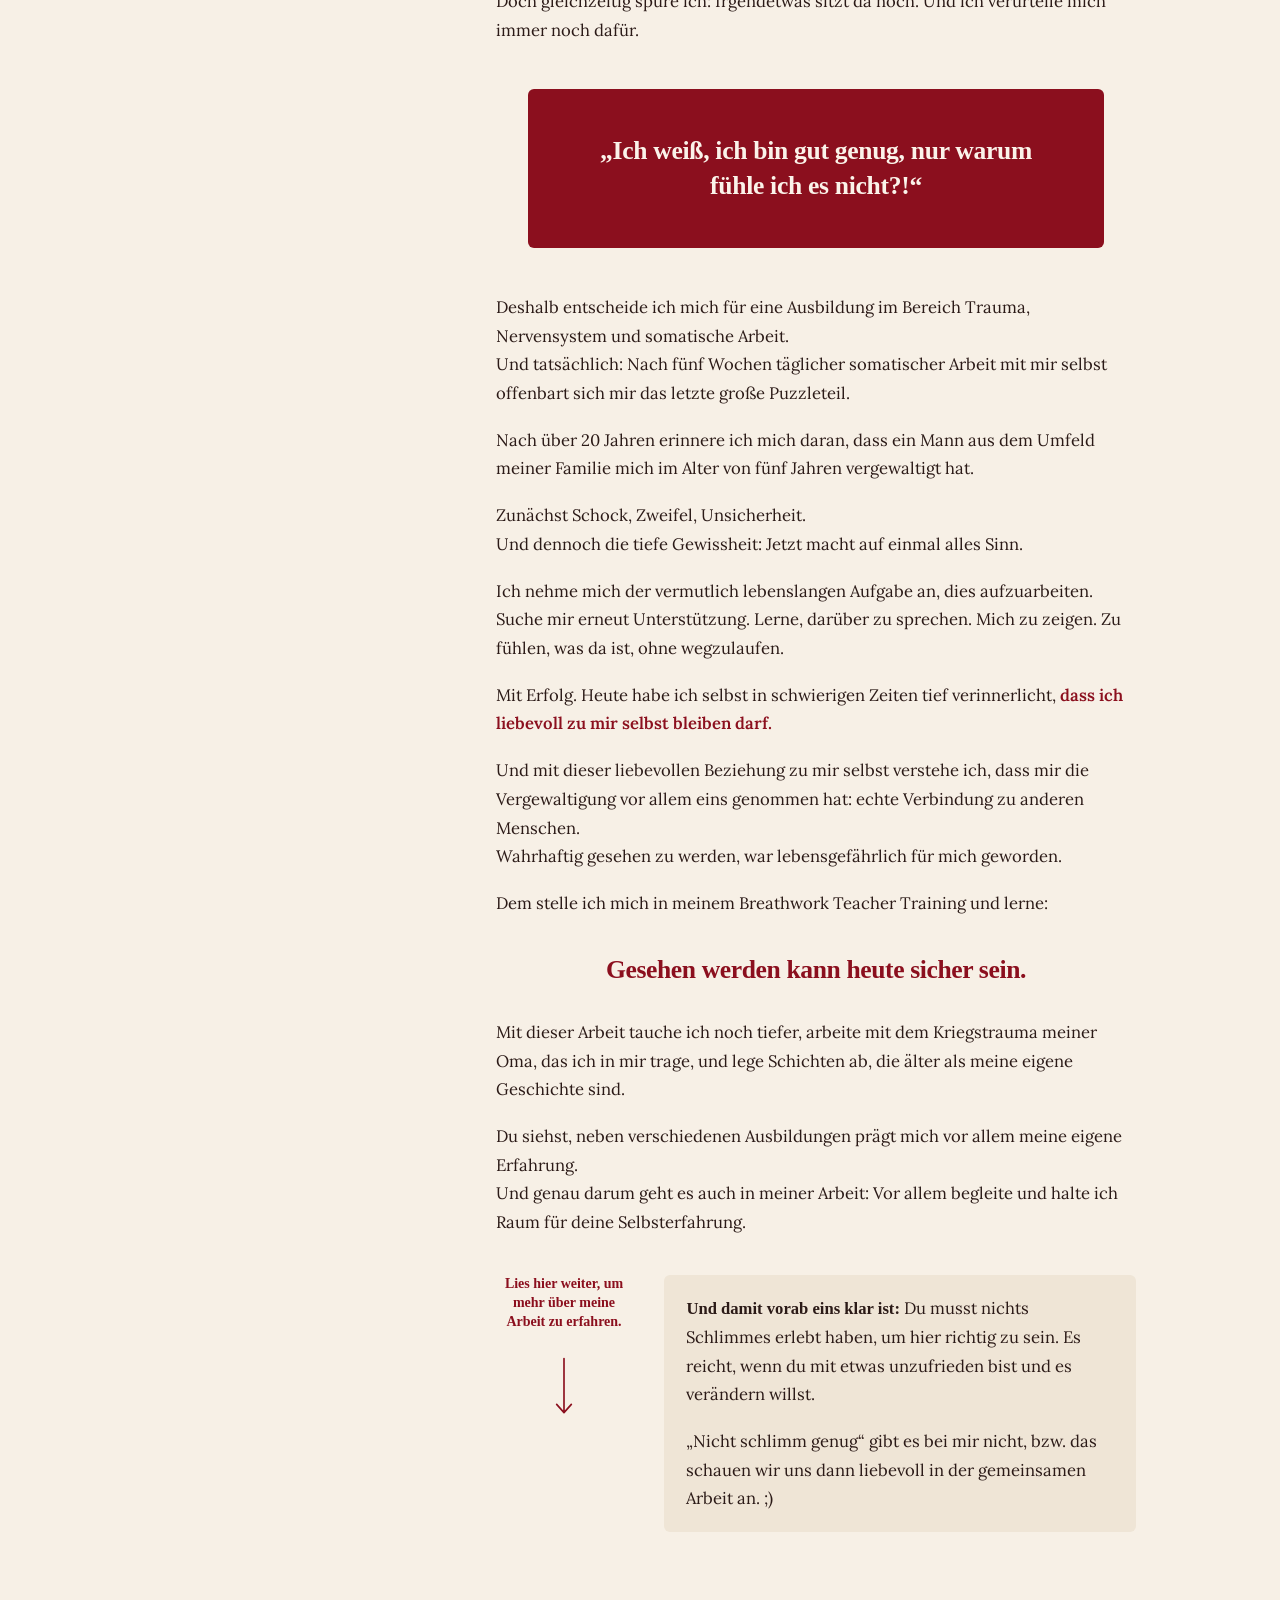
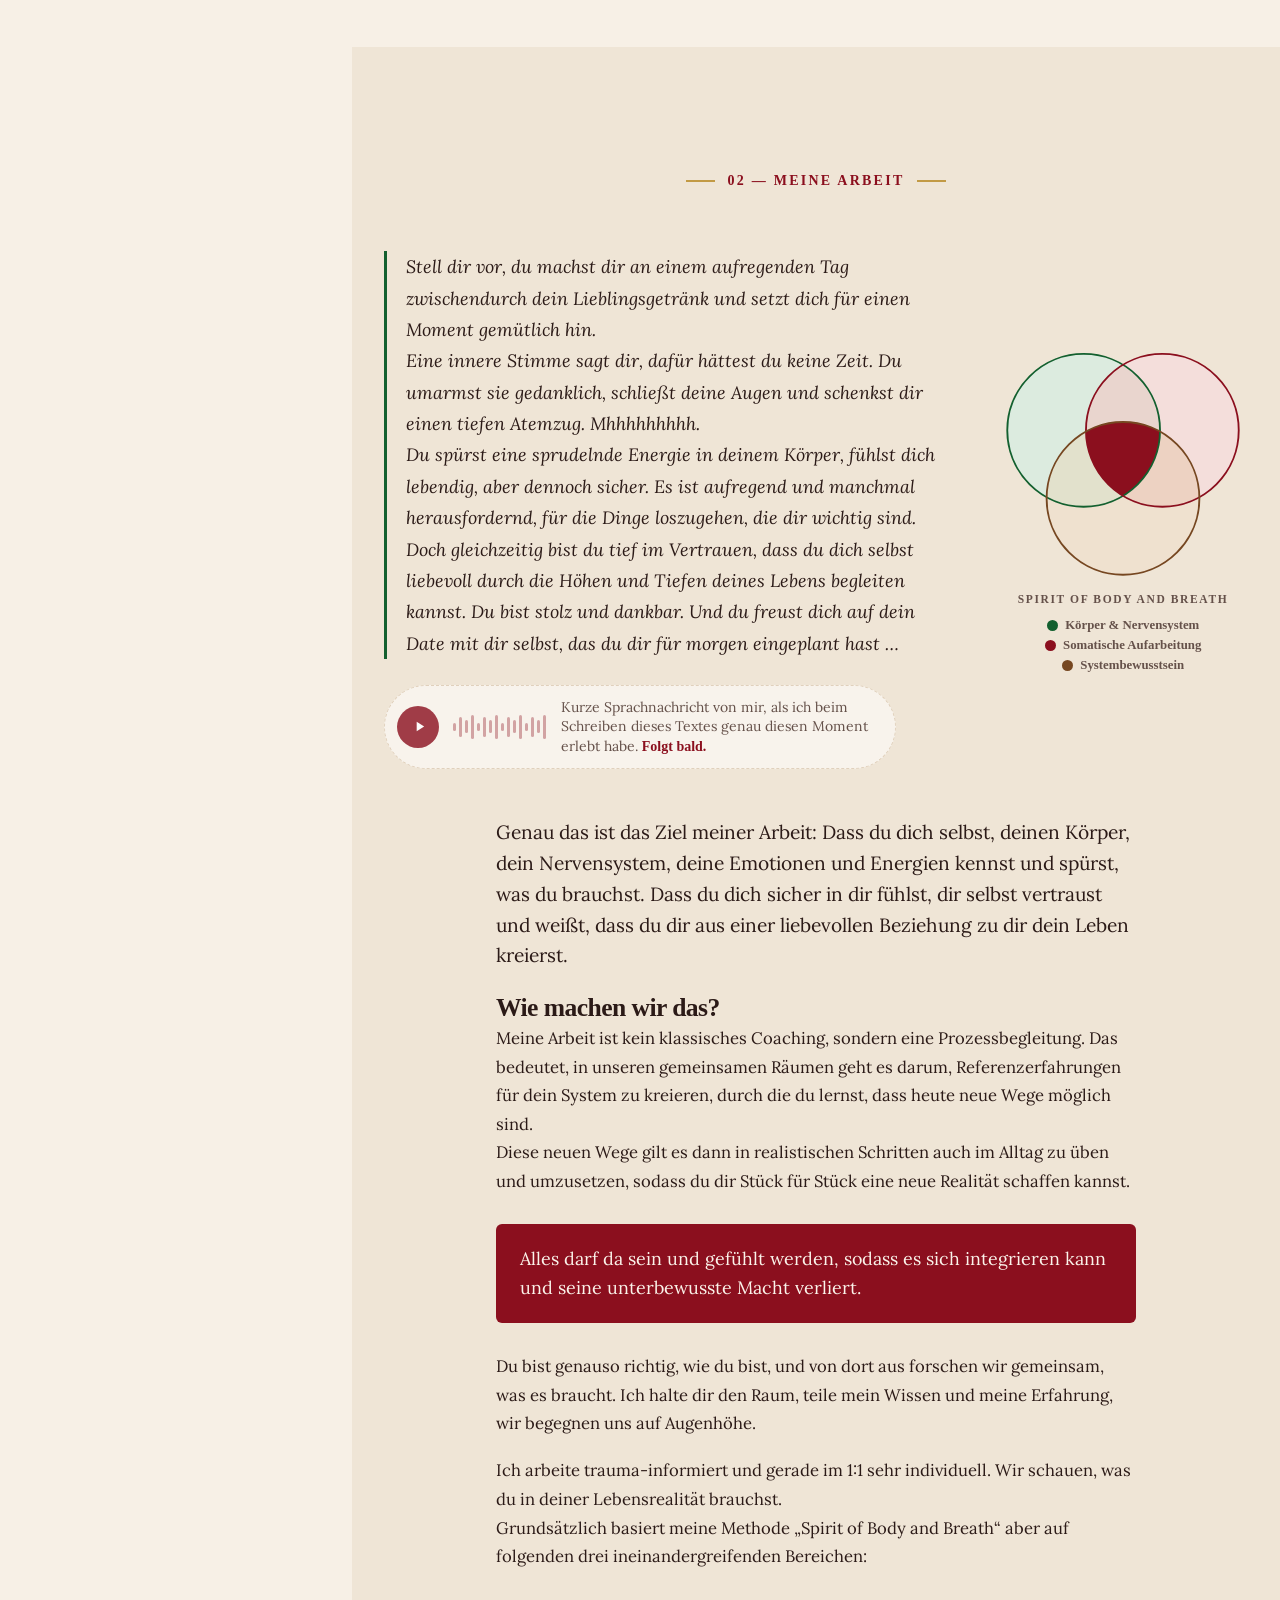
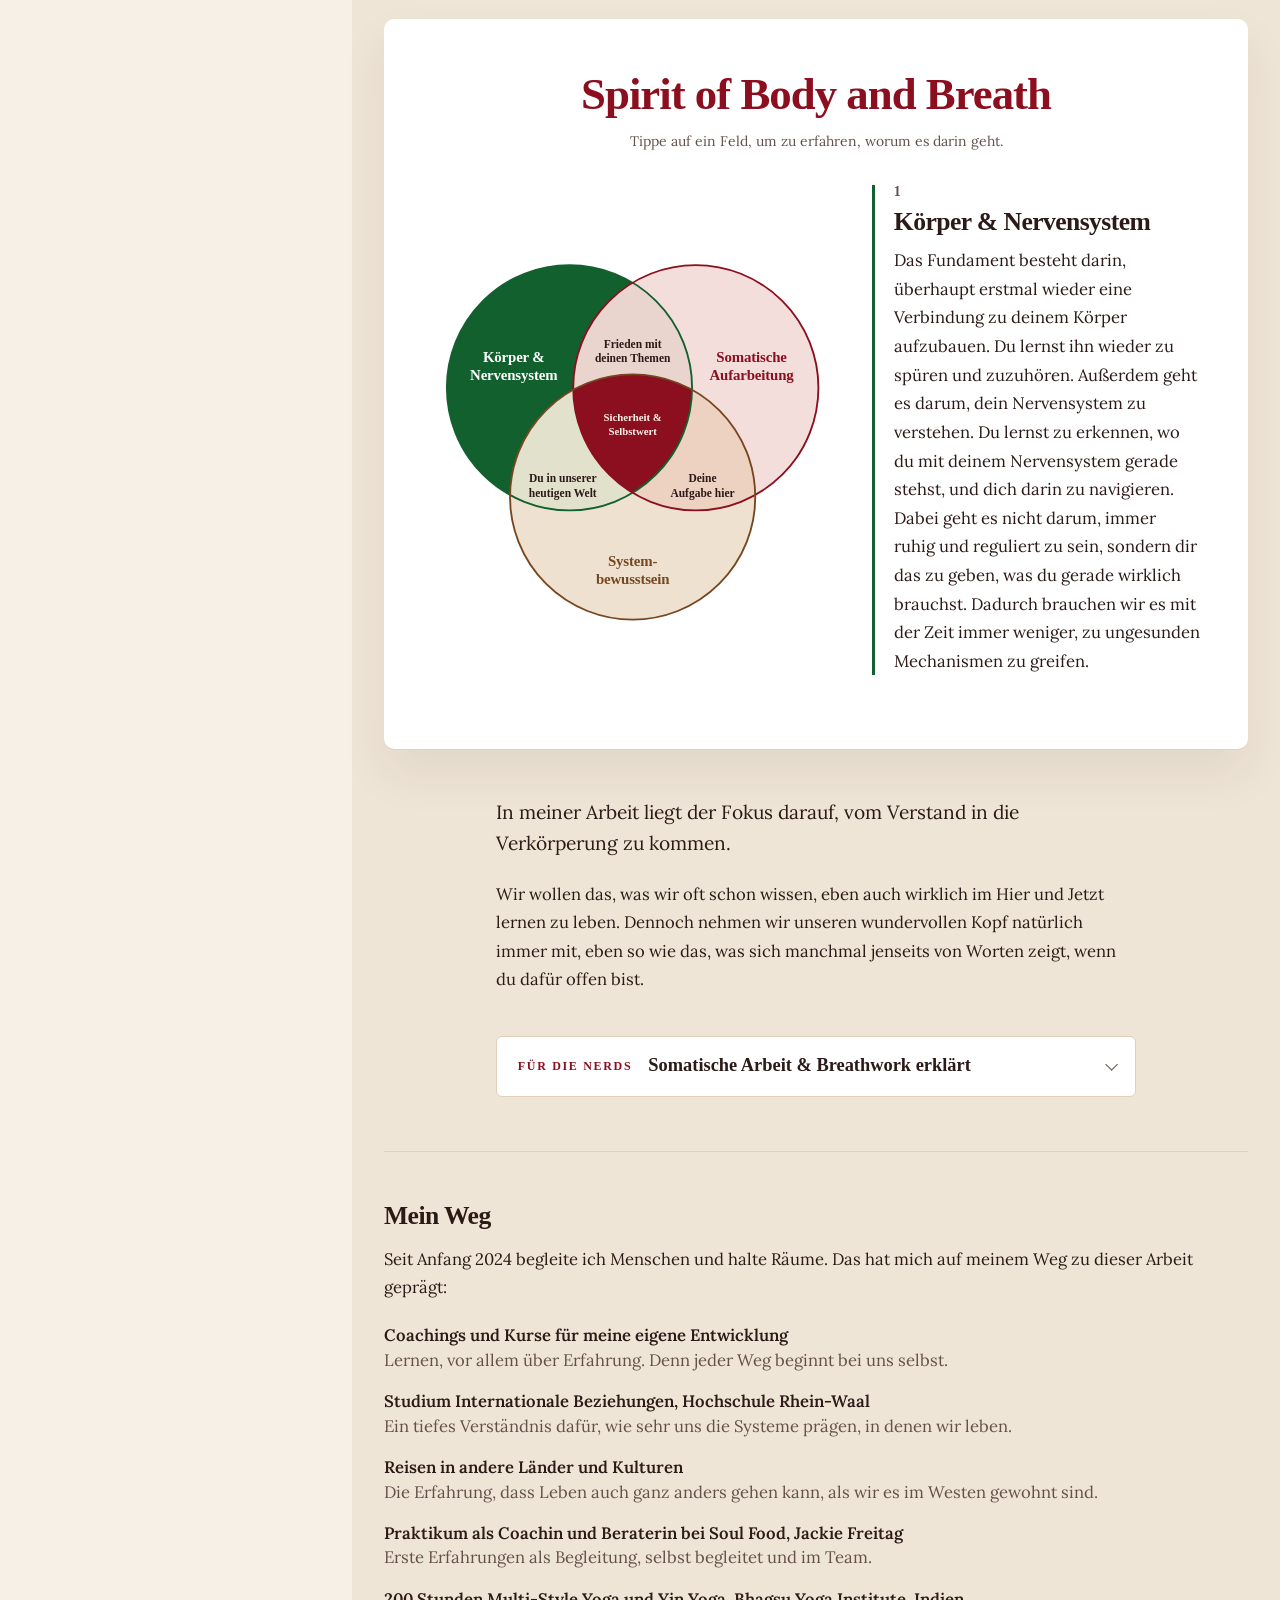
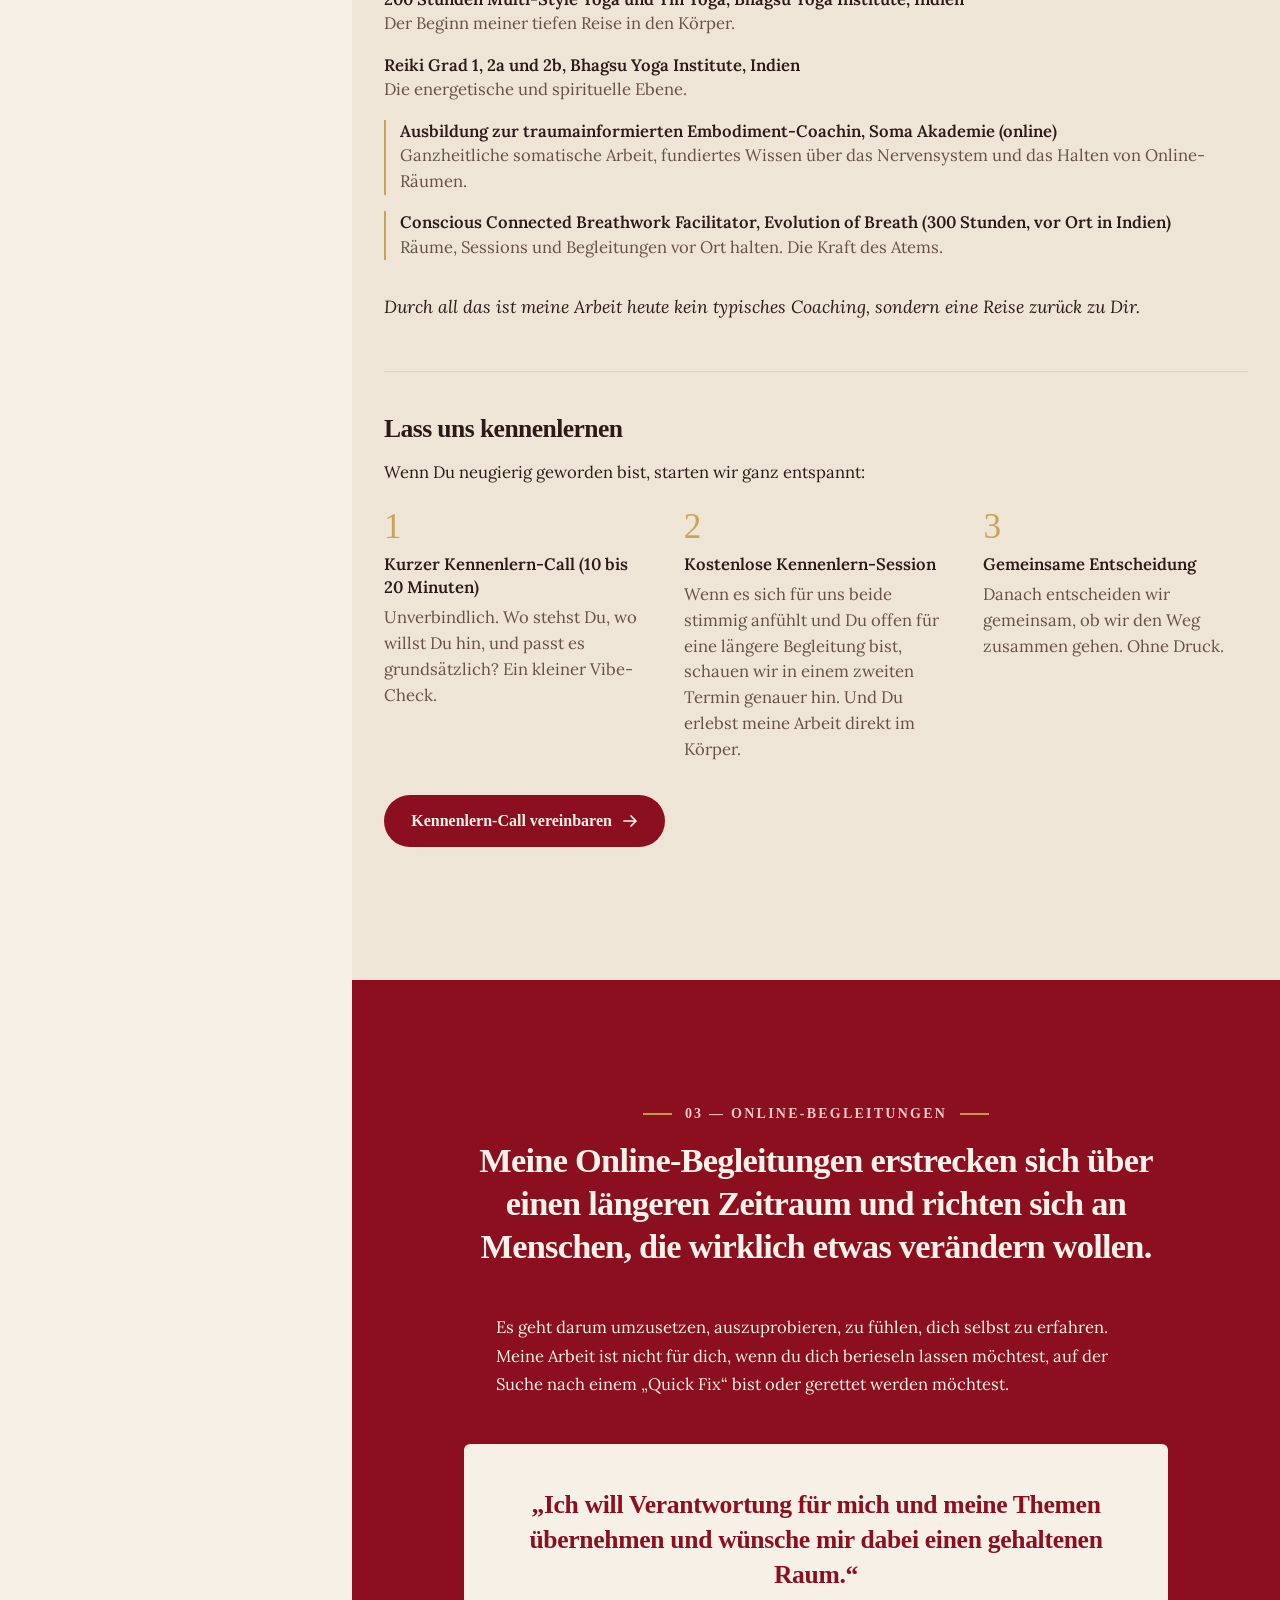
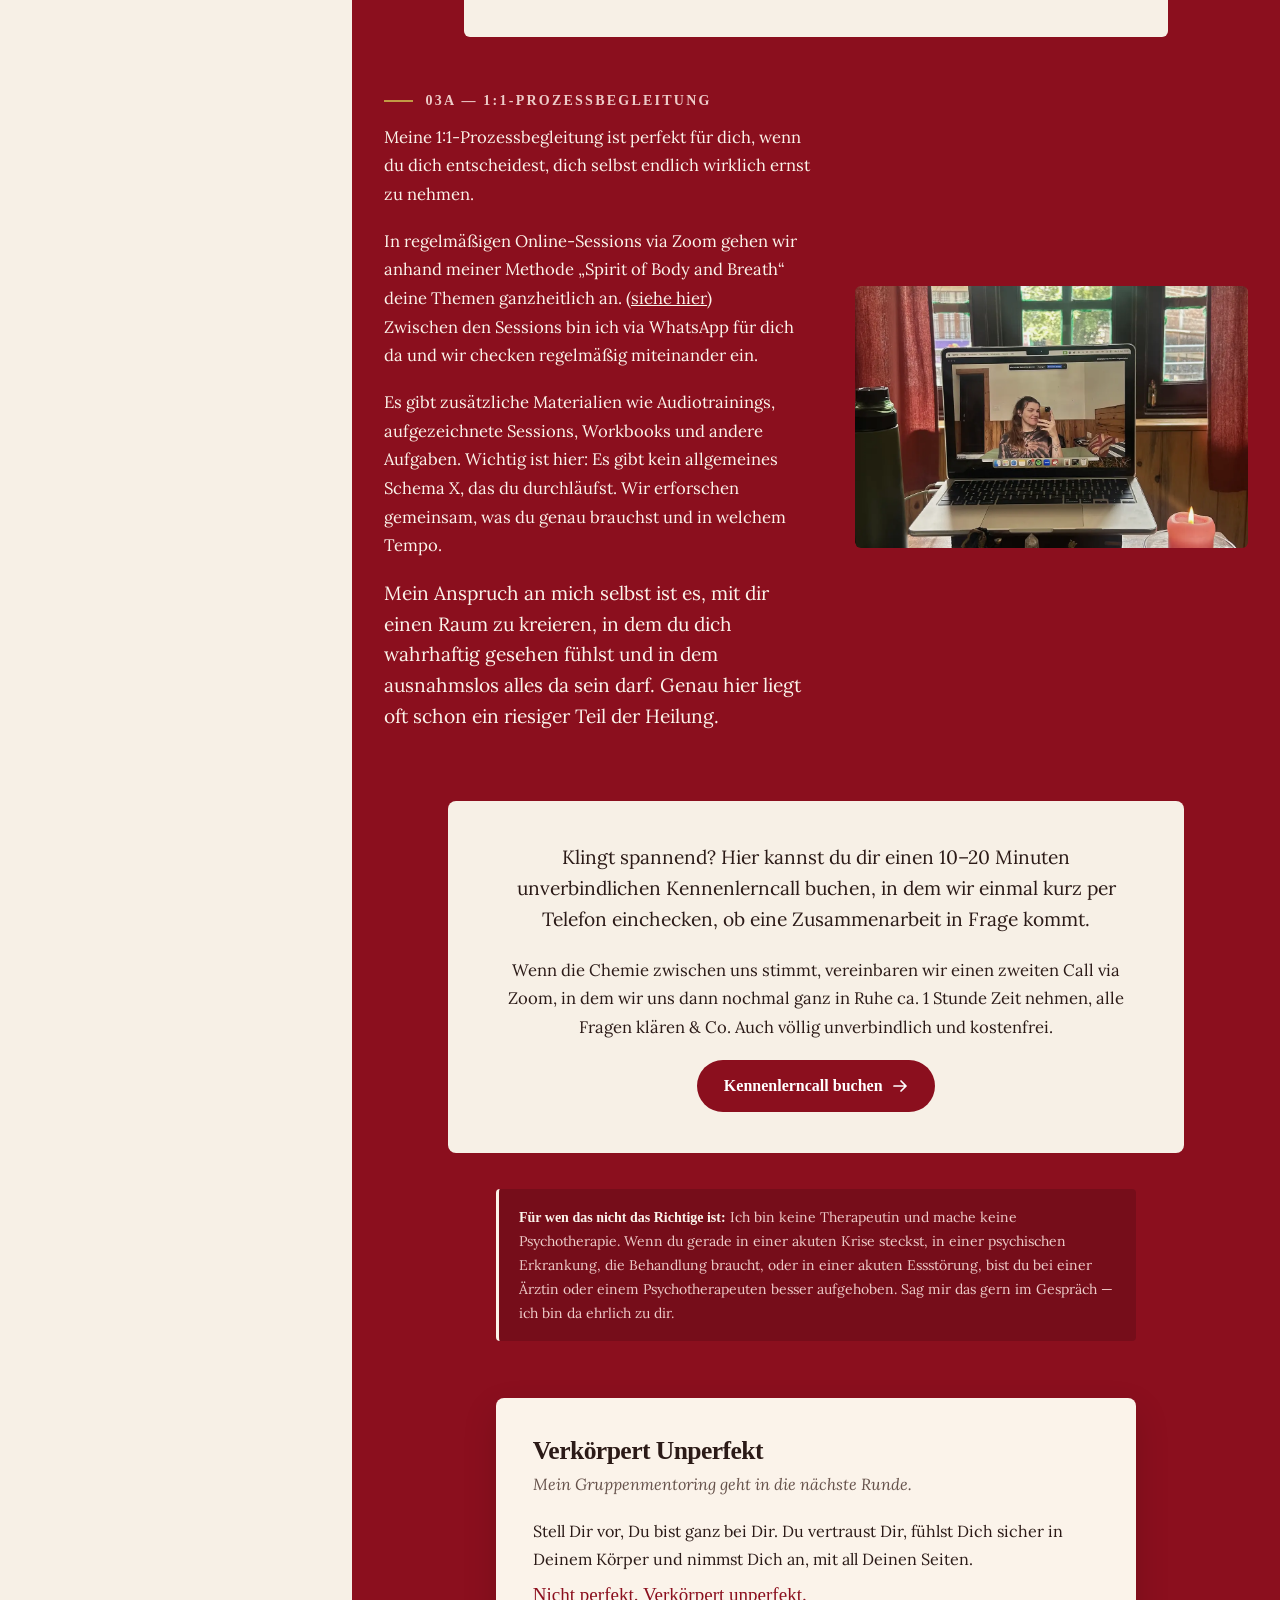
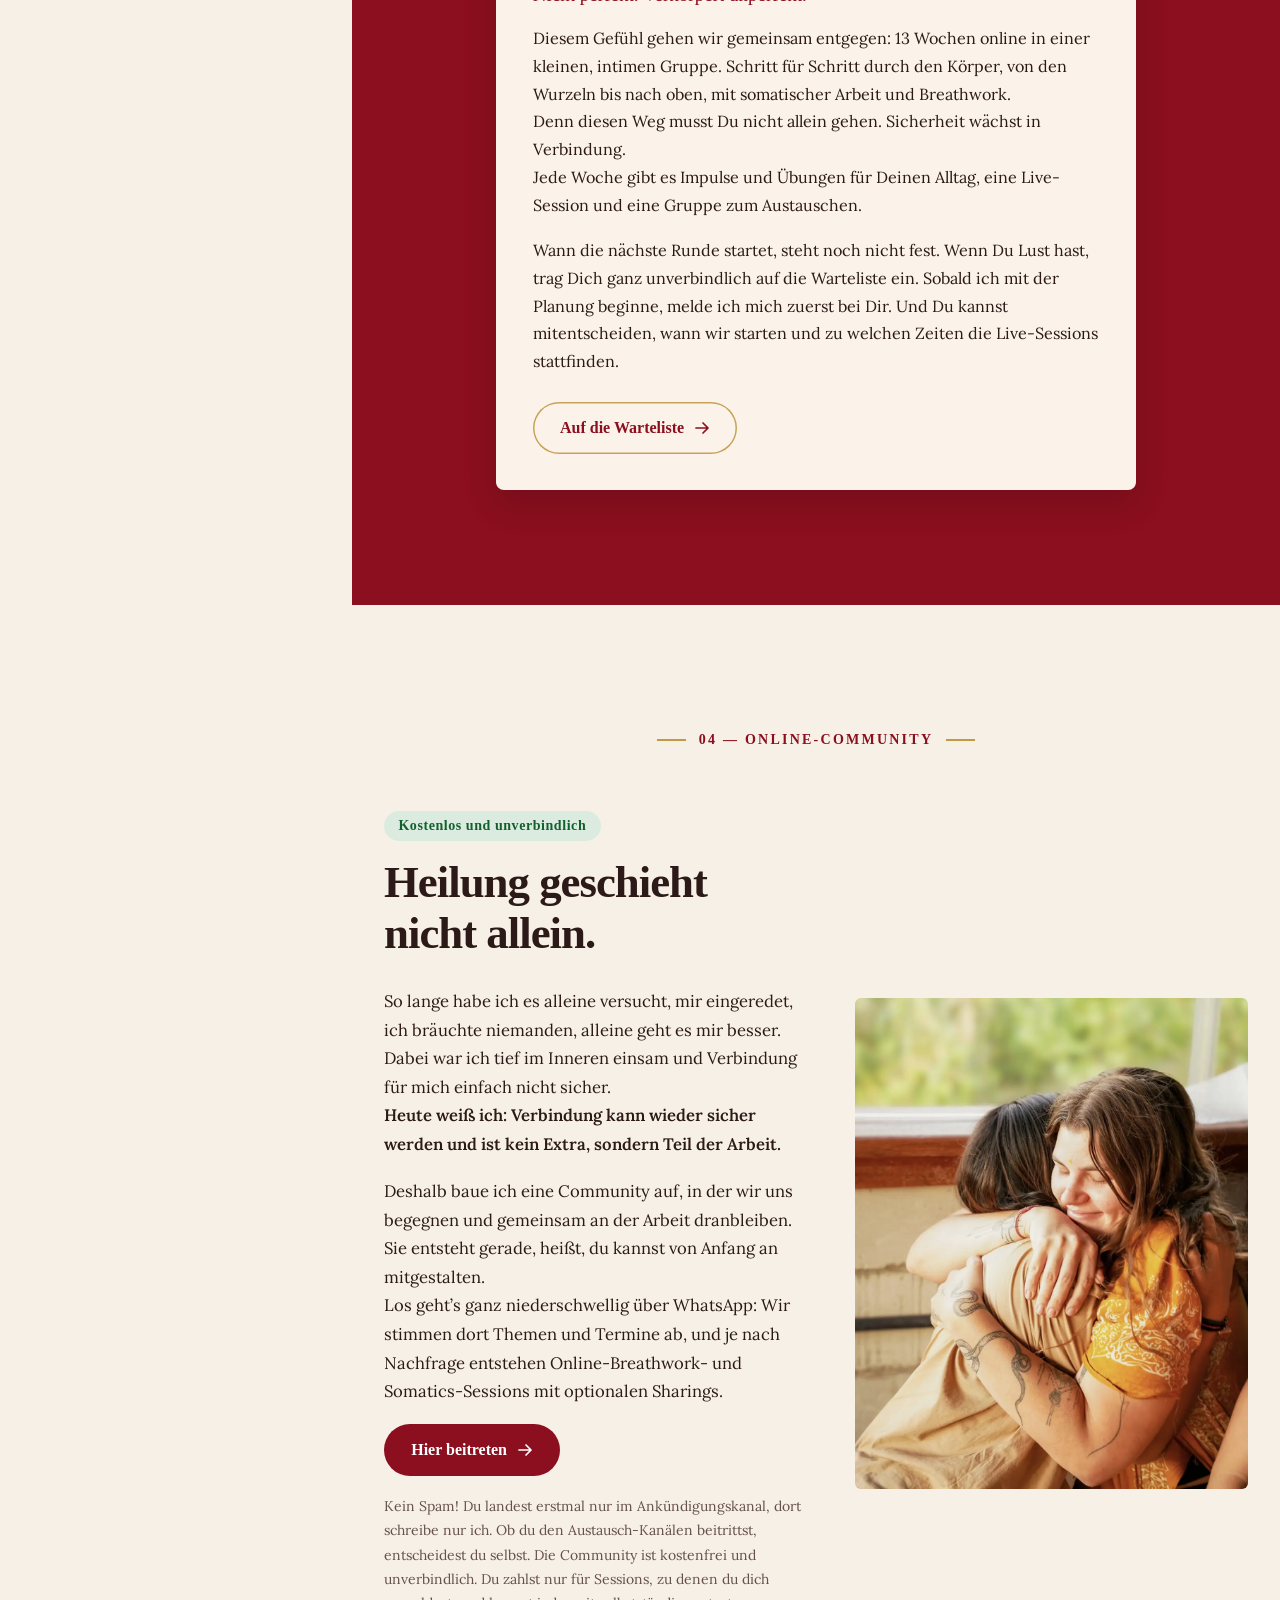
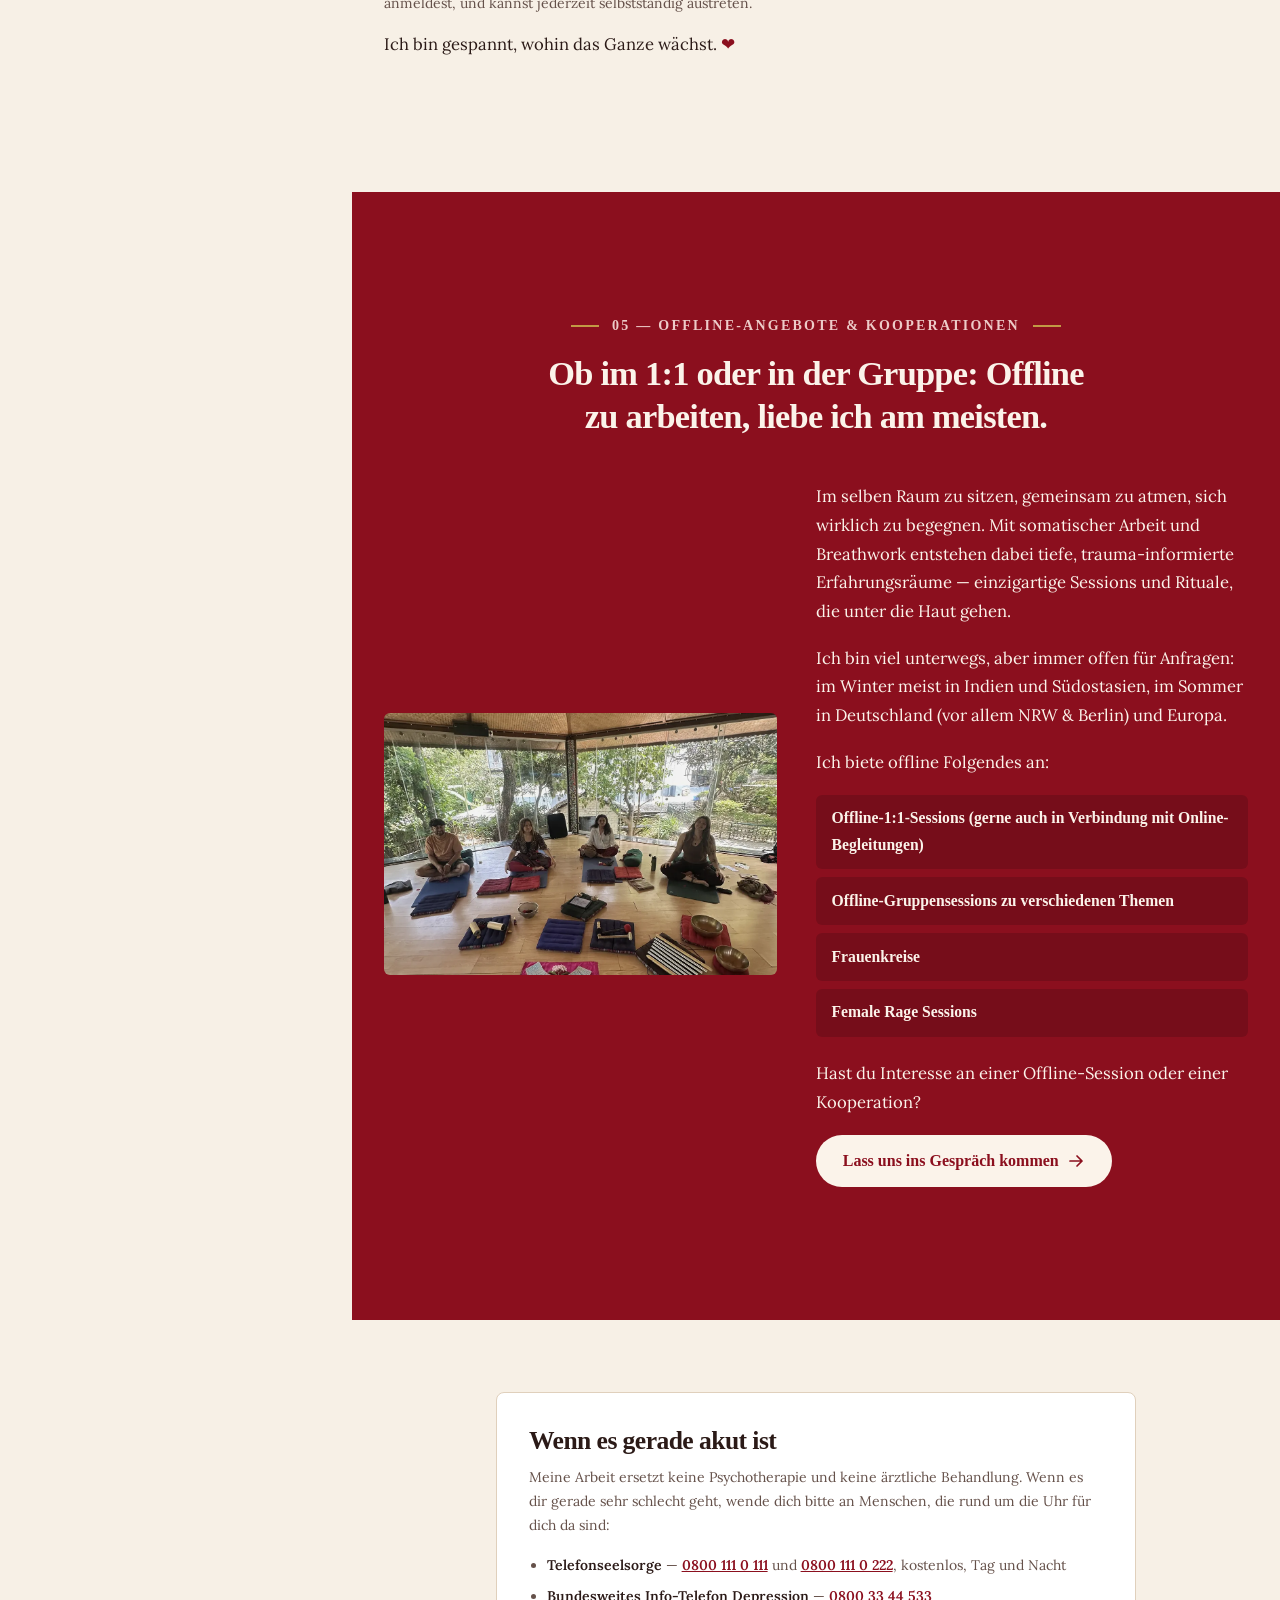
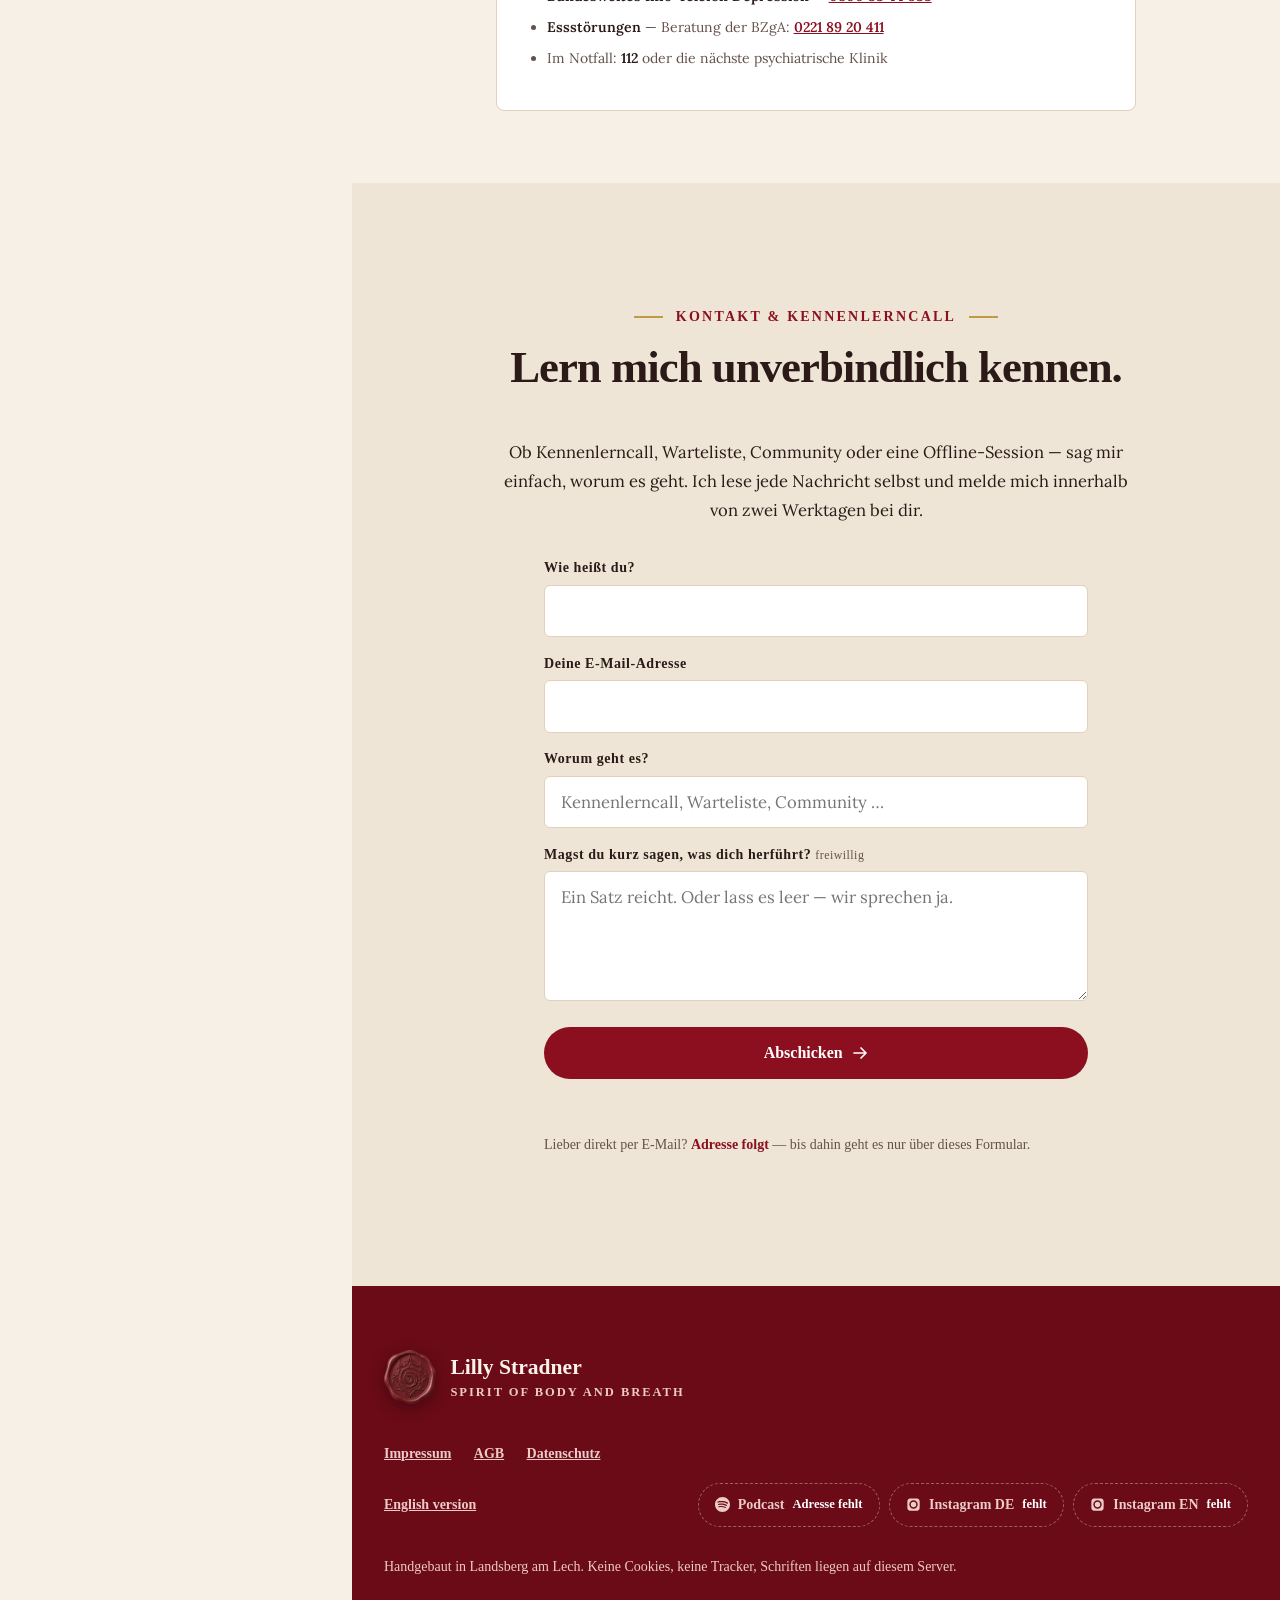
==== commit 468b7428: "Gruppenmentoring als kleiner Teaser „Verkörpert Unperfekt“ - Helle, ruhige Karte statt großem Abschn" ====
--- a/index.html
+++ b/index.html
@@ -570,30 +570,22 @@
     </div>
 
     <!--nur-de-->
-    <!-- 03b · Gruppenmentoring — laut Lilly NUR in der deutschen Fassung.
-         gen-en.py schneidet alles zwischen den nur-de-Markern heraus. -->
-    <div class="paar gruppe" id="gruppen">
-      <figure class="bild reveal">
-        <picture>
-          <source type="image/webp" srcset="assets/img/raum-580.webp 580w, assets/img/raum-1160.webp 1160w" sizes="(min-width:820px) 46vw, 90vw">
-          <img src="assets/img/raum-580.jpg"
-               srcset="assets/img/raum-580.jpg 580w, assets/img/raum-1160.jpg 1160w"
-               sizes="(min-width:820px) 46vw, 90vw"
-               width="580" height="387" loading="lazy" decoding="async"
-             alt="Ein Retreat-Raum, mehrere Menschen liegen auf Decken während einer Session.">
-        </picture>
-      </figure>
-      <div class="reveal">
-        <p class="marke">03b — Gruppenmentoring</p>
-        <h3>Mein Signature-Programm „Verkörpert Unperfekt“ ist eine Reise …</h3>
-        <!-- PLATZHALTER: Lilly liefert die Beschreibung noch nach. -->
-        <p class="platzhalter">Genauere Beschreibung folgt.</p>
-        <p>Der Zeitpunkt vom nächsten Start steht noch nicht fest, richtet sich aber auch nach euren Wünschen. Hier kannst du dich auf die Warteliste eintragen und mir etwaige Wünsche nennen. Ich melde mich dann mit einem besonderen Angebot zuerst bei dir, wenn es in die nächste Runde geht.</p>
-        <!-- PLATZHALTER: Warteliste-Link von Lilly -->
-        <p><a class="knopf" href="#kontakt" data-thema="Warteliste Gruppenmentoring">Auf die Warteliste
-          <svg viewBox="0 0 16 16" fill="none" aria-hidden="true"><path d="M2 8h12M9 3l5 5-5 5" stroke="currentColor" stroke-width="1.7" stroke-linecap="round" stroke-linejoin="round"/></svg>
-        </a></p>
-      </div>
+    <!-- 03c · Gruppenmentoring: laut Lilly NUR in der deutschen Fassung.
+         gen-en.py schneidet alles zwischen den nur-de-Markern heraus.
+         20.11. (Lilly): bewusst kleiner, ruhiger Teaser statt Hauptangebot.
+         Warteliste-Link folgt (Formular kommt spaeter). -->
+    <div class="gruppe-teaser reveal" id="gruppen">
+      <h3>Verkörpert Unperfekt</h3>
+      <p class="teaser-unterzeile">Mein Gruppenmentoring geht in die nächste Runde.</p>
+      <p>Stell Dir vor, Du bist ganz bei Dir. Du vertraust Dir, fühlst Dich sicher in Deinem Körper und nimmst Dich an, mit all Deinen Seiten.<br>
+        <span class="teaser-betont">Nicht perfekt. Verkörpert unperfekt.</span></p>
+      <p>Diesem Gefühl gehen wir gemeinsam entgegen: 13 Wochen online in einer kleinen, intimen Gruppe. Schritt für Schritt durch den Körper, von den Wurzeln bis nach oben, mit somatischer Arbeit und Breathwork.<br>
+        Denn diesen Weg musst Du nicht allein gehen. Sicherheit wächst in Verbindung.<br>
+        Jede Woche gibt es Impulse und Übungen für Deinen Alltag, eine Live-Session und eine Gruppe zum Austauschen.</p>
+      <p>Wann die nächste Runde startet, steht noch nicht fest. Wenn Du Lust hast, trag Dich ganz unverbindlich auf die Warteliste ein. Sobald ich mit der Planung beginne, melde ich mich zuerst bei Dir. Und Du kannst mitentscheiden, wann wir starten und zu welchen Zeiten die Live-Sessions stattfinden.</p>
+      <p class="teaser-knopf"><a class="knopf knopf-warteliste" href="#">Auf die Warteliste
+        <svg viewBox="0 0 16 16" fill="none" aria-hidden="true"><path d="M2 8h12M9 3l5 5-5 5" stroke="currentColor" stroke-width="1.7" stroke-linecap="round" stroke-linejoin="round"/></svg>
+      </a></p>
     </div>
     <!--/nur-de-->
   </div>
--- a/assets/site.css
+++ b/assets/site.css
@@ -669,8 +669,21 @@
 }
 .kennenlern-karte .knopf{background:var(--bordeaux); color:#fff}
 .kennenlern-karte p:last-child{margin-bottom:0}
-.gruppe{margin-top:3.6rem; padding-top:3.2rem; border-top:1px solid #ffffff33; scroll-margin-top:84px}
-.gruppe h3{margin-bottom:1rem}
+/* Gruppenmentoring als kleiner, ruhiger Teaser (Lilly 20.11.): helle Karte
+   auf dem Bordeaux, damit das Dunkelrot der Hervorhebung lesbar bleibt. */
+.gruppe-teaser{
+  max-width:40rem; margin:3.6rem auto 0; padding:clamp(1.5rem,4vw,2.3rem);
+  background:#FBF3EA; color:var(--tinte); border-radius:8px; scroll-margin-top:84px;
+  box-shadow:0 14px 34px #00000026;
+}
+.gruppe-teaser :focus-visible{outline-color:var(--tinte)}
+.gruppe-teaser h3{font-family:var(--kopf); color:var(--tinte); margin-bottom:.25rem}
+.gruppe-teaser p{font-family:var(--leib); color:var(--tinte); font-size:.97em}
+.gruppe-teaser .teaser-unterzeile{font-style:italic; color:var(--tinte-2); margin-bottom:1.2rem}
+.teaser-betont{display:block; margin-top:.5rem; font:400 1.18em/1.35 var(--kopf); color:#8B0F1E}
+.teaser-knopf{margin:1.6rem 0 0}
+.boden-glut .knopf.knopf-warteliste{background:#FBF3EA; color:#8B0F1E; box-shadow:inset 0 0 0 1.5px #C9A35B; cursor:pointer}
+.boden-glut .knopf.knopf-warteliste:hover{background:#F3E6CC; color:#8B0F1E; box-shadow:inset 0 0 0 1.5px #C9A35B}
 #einszueins{scroll-margin-top:84px}
 .paar .marke{margin-bottom:.8rem}
 
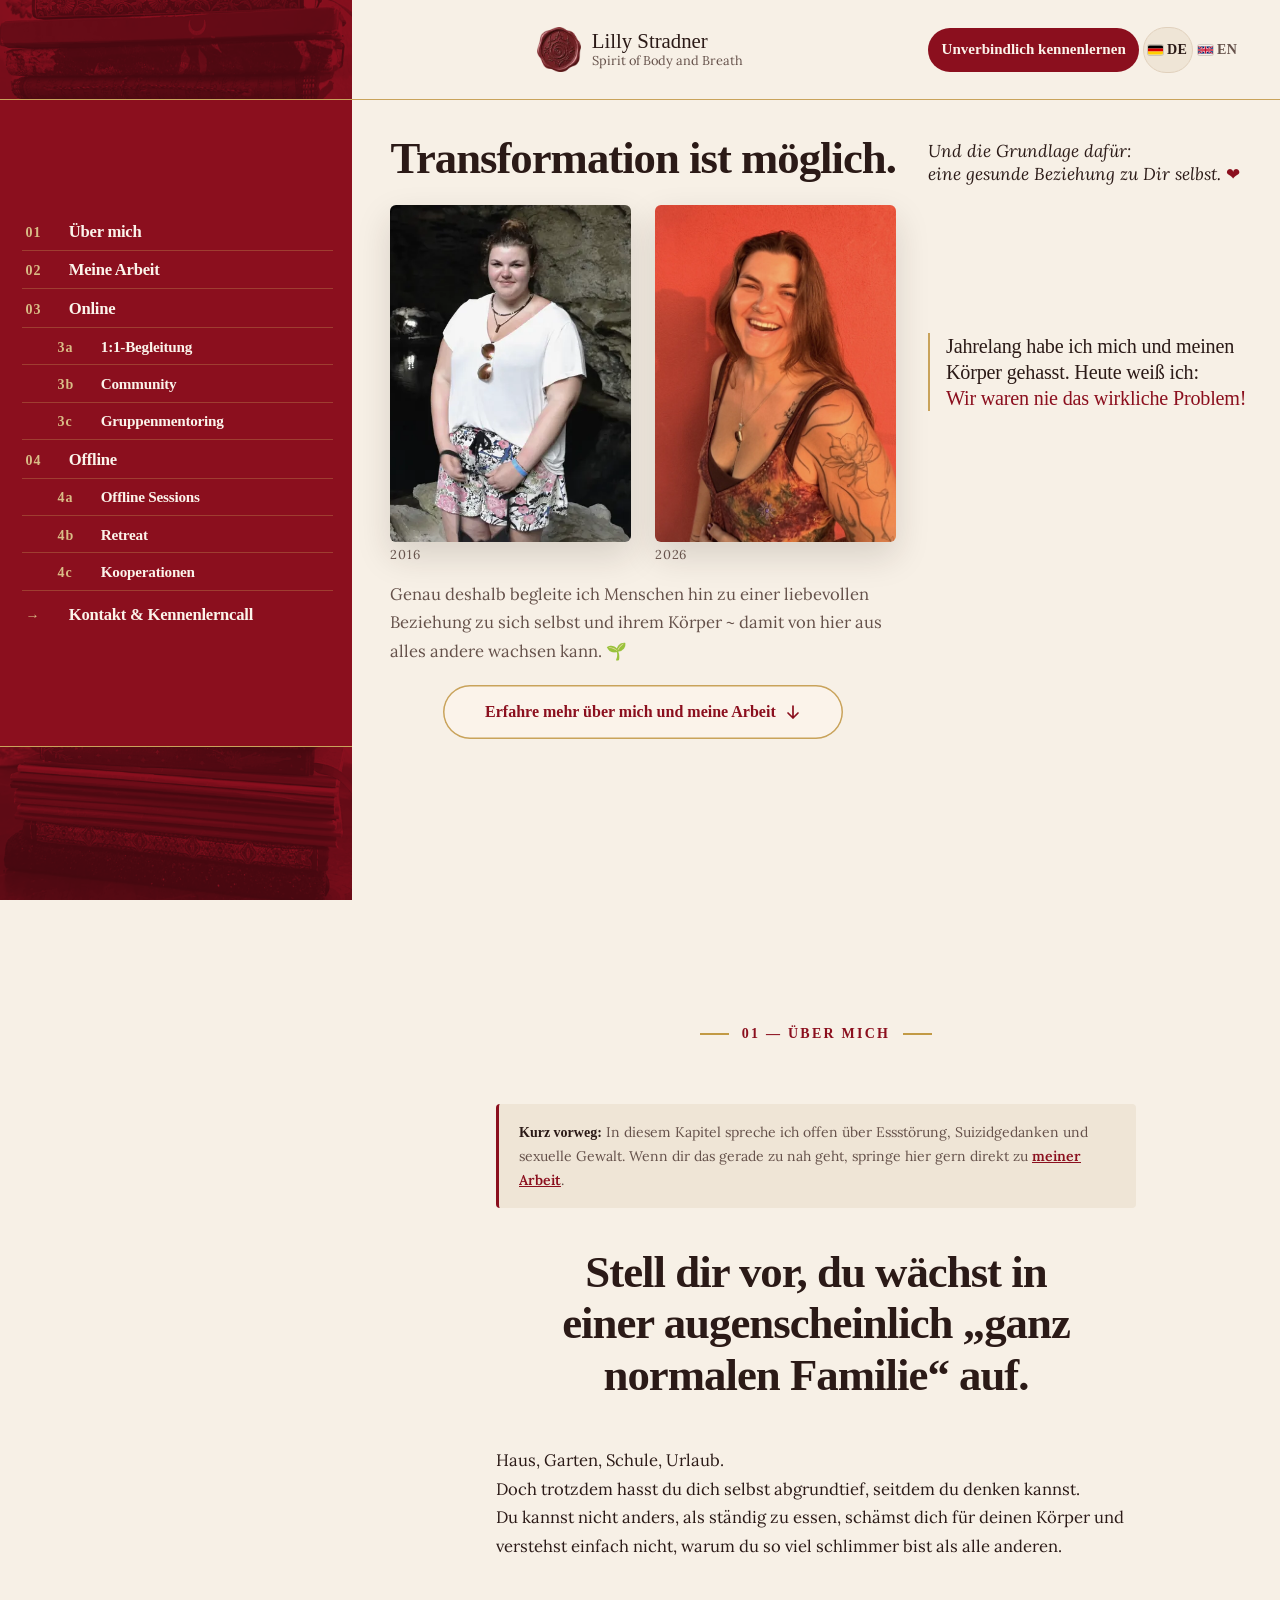
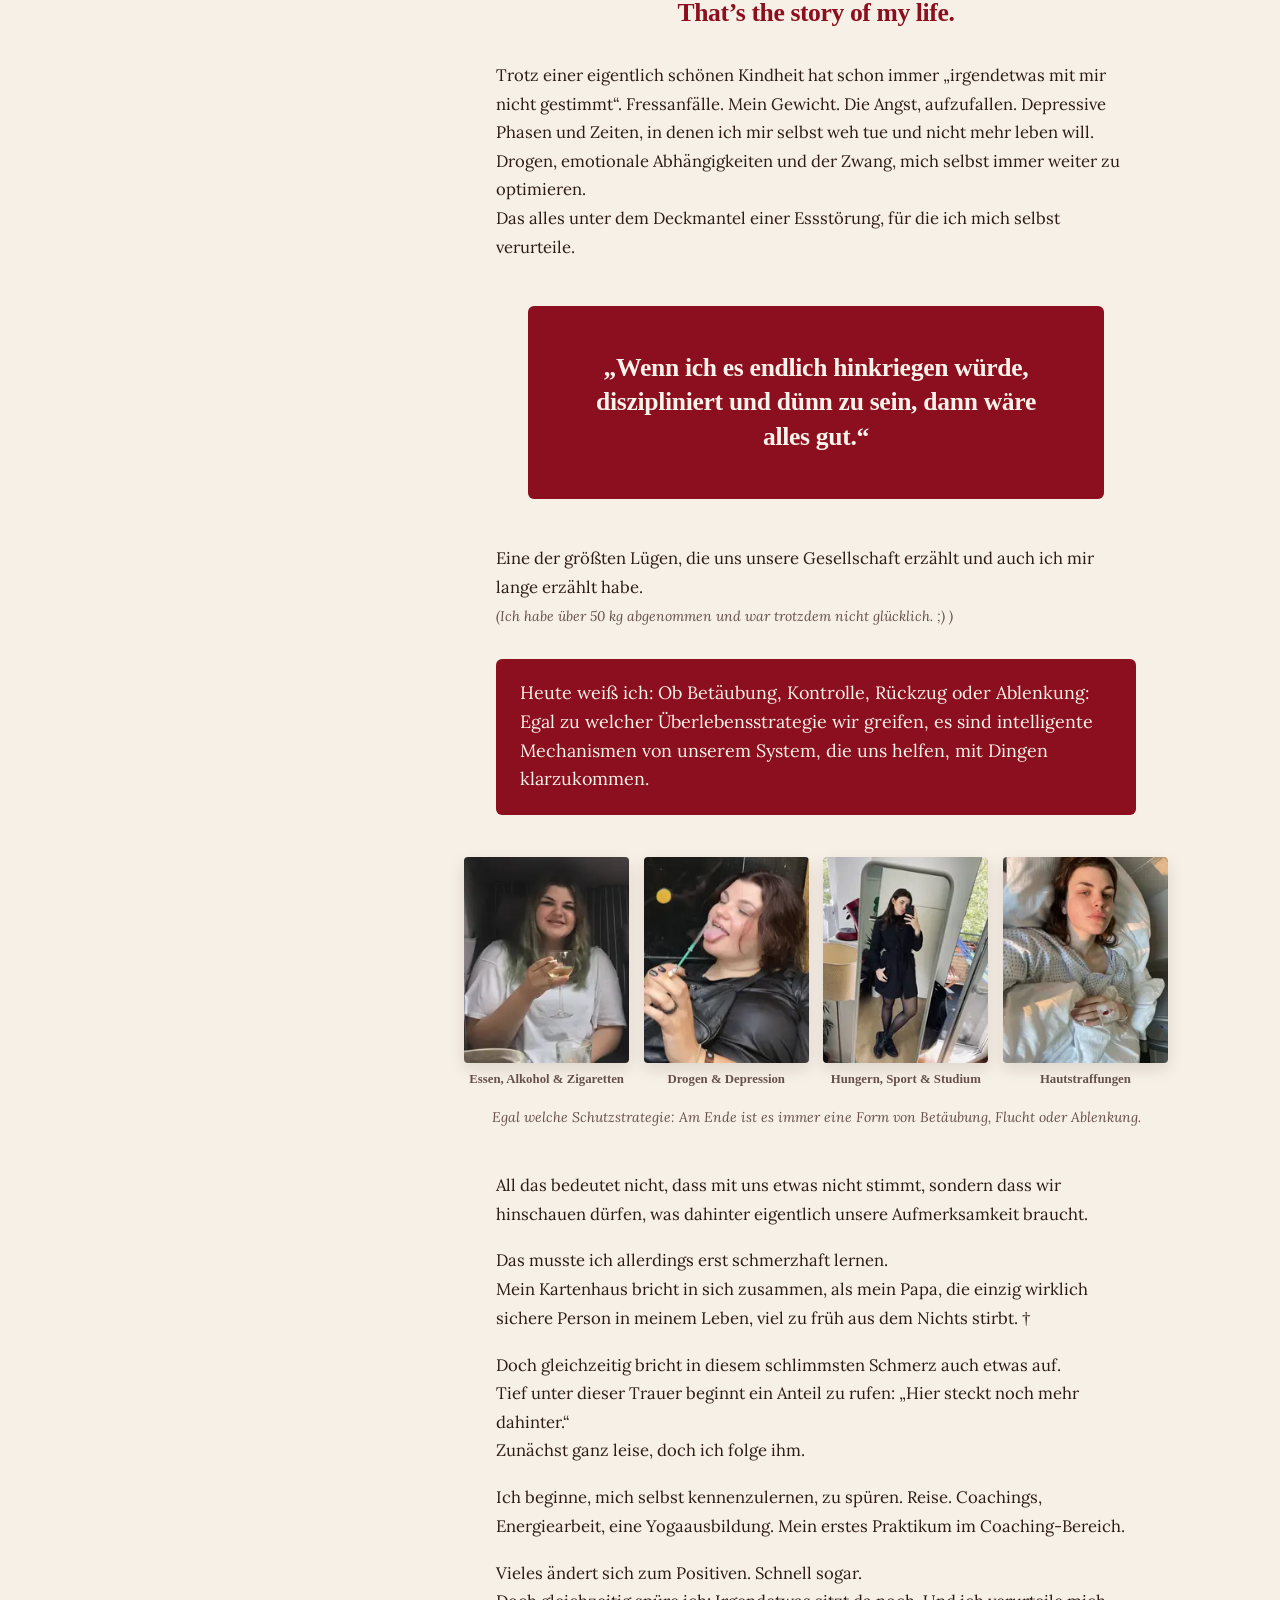
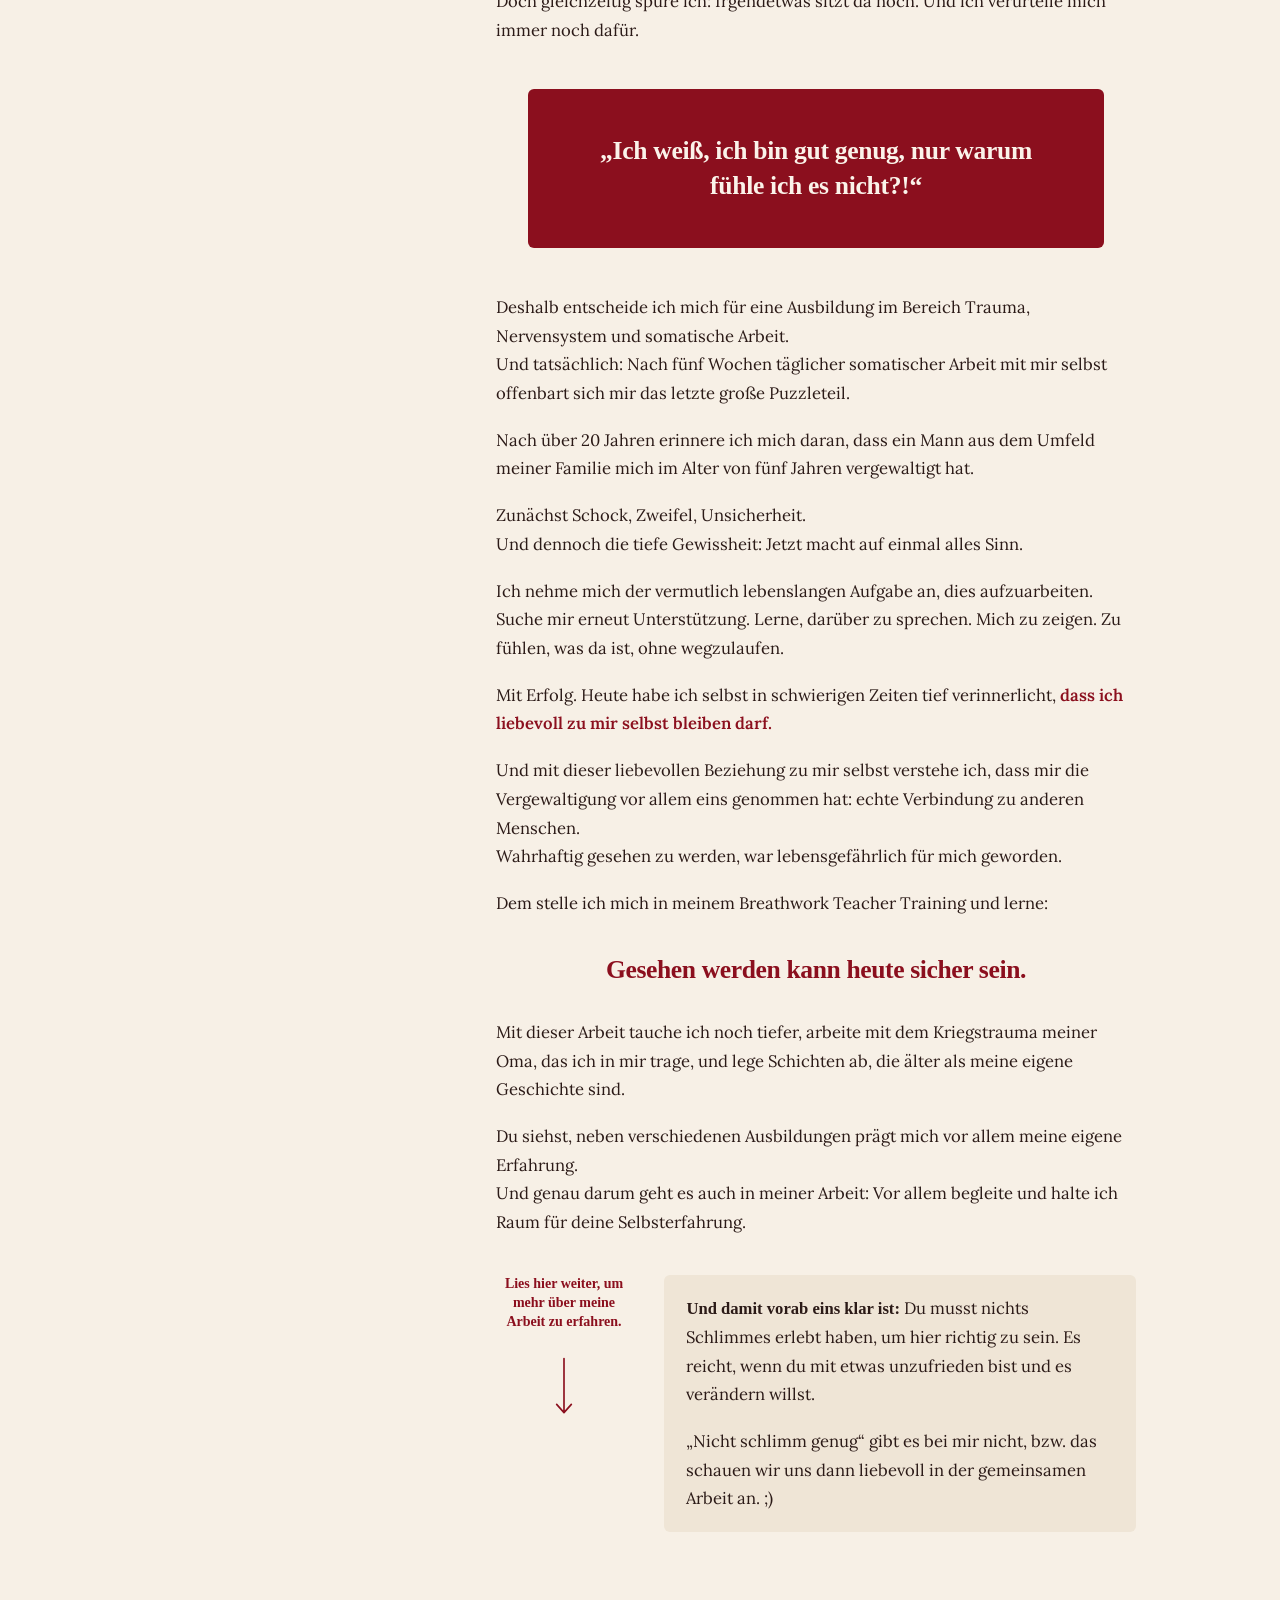
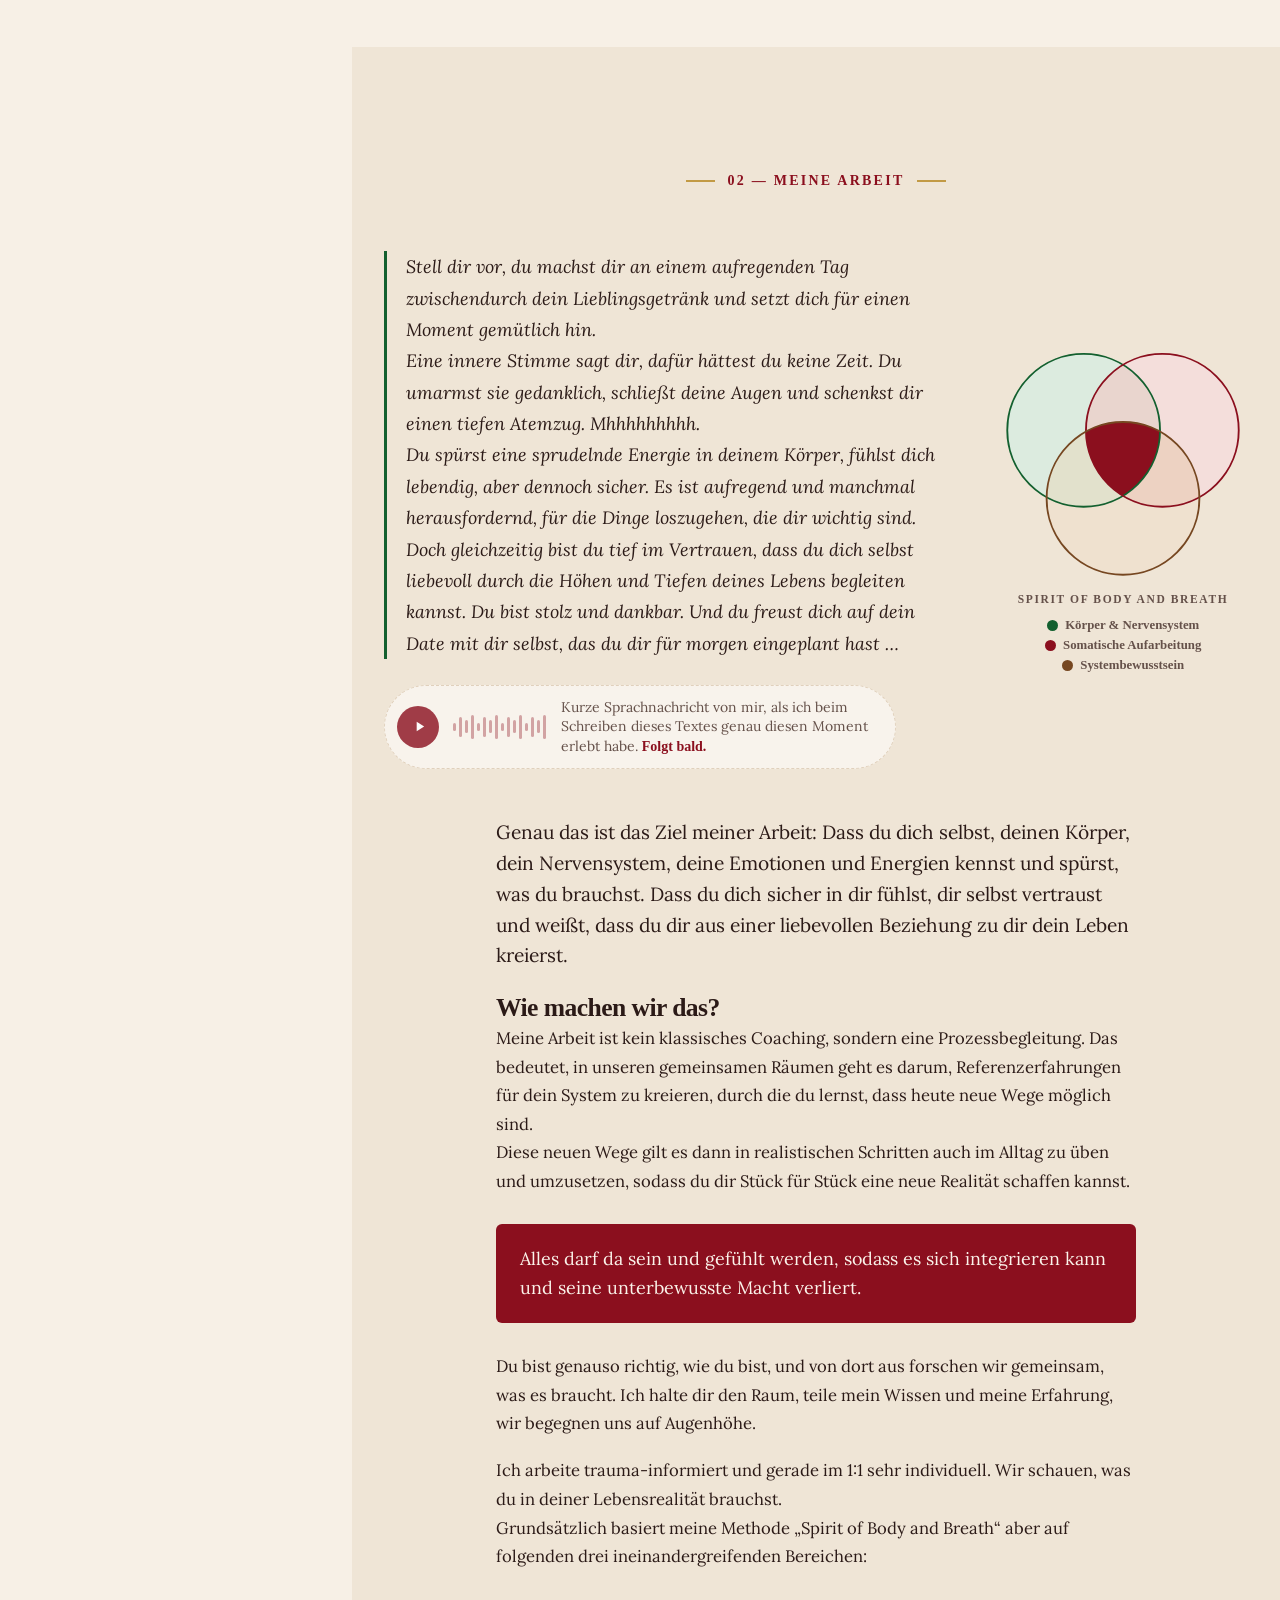
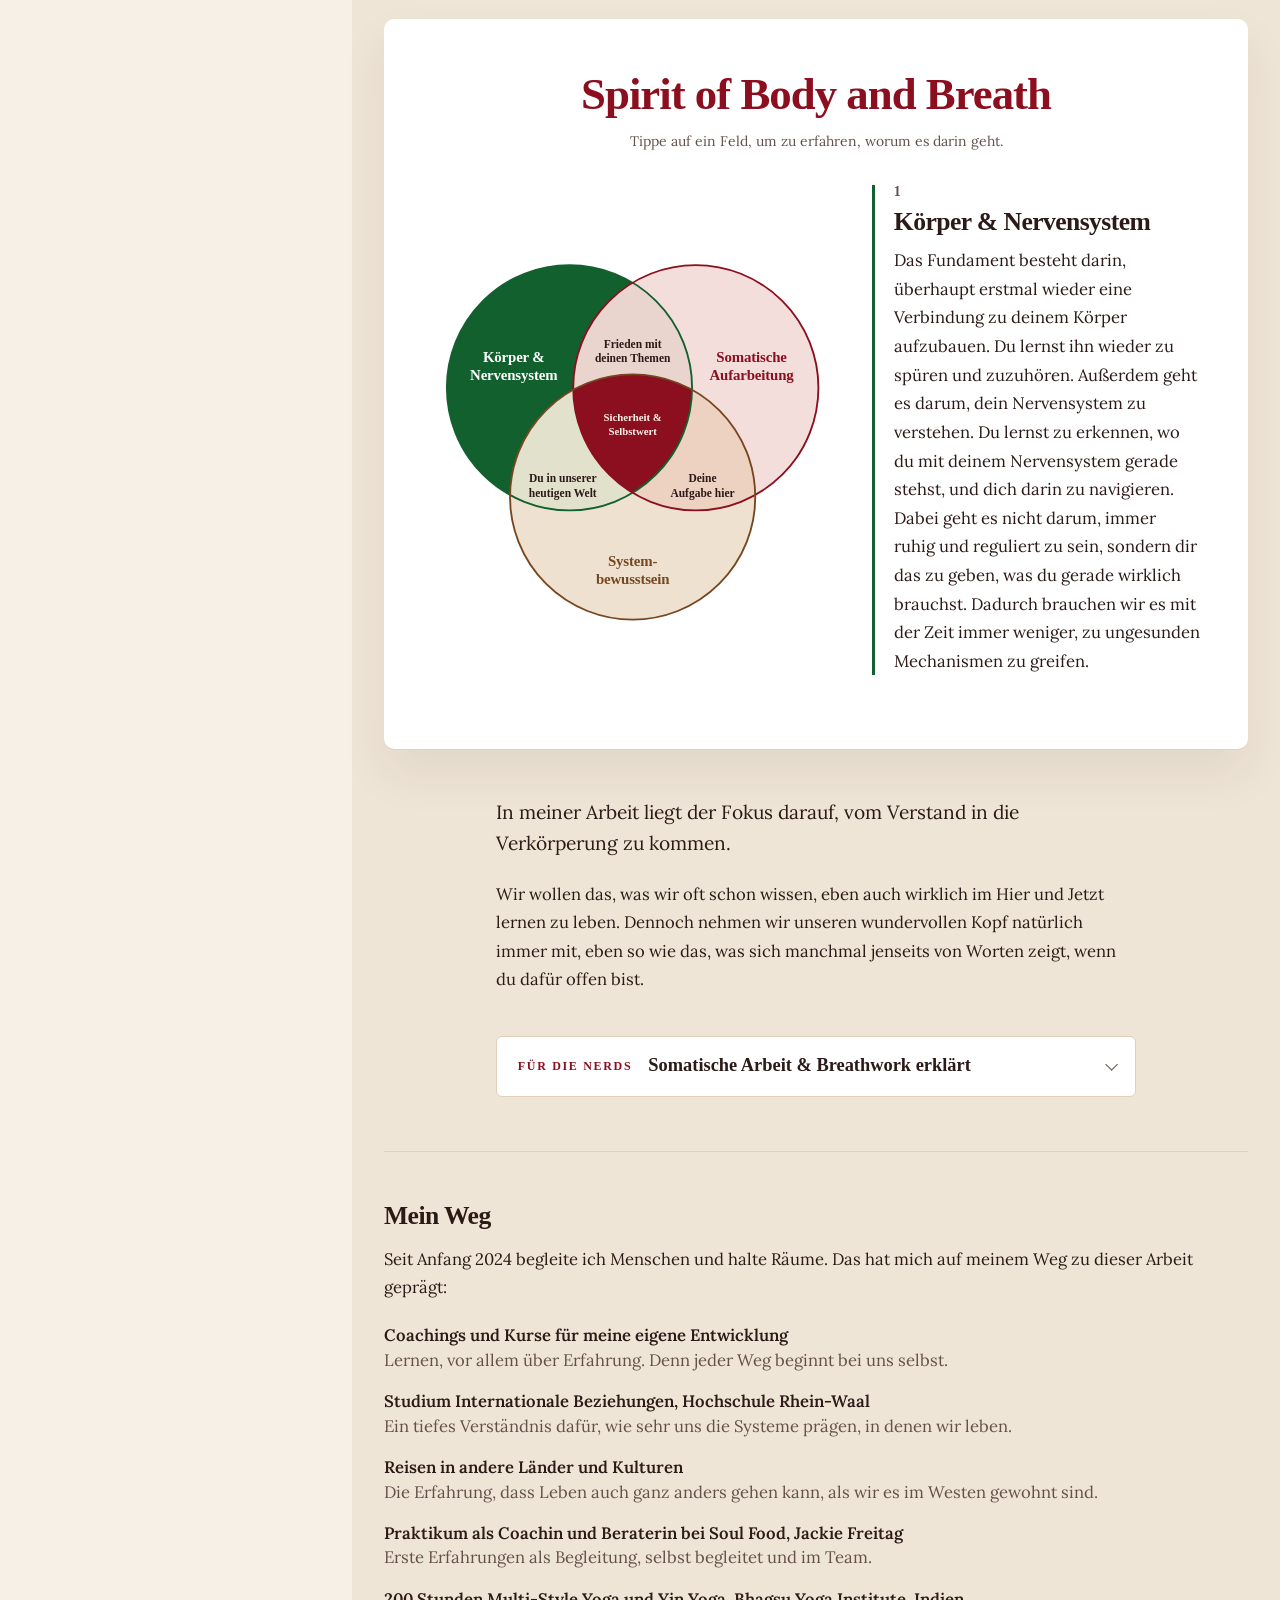
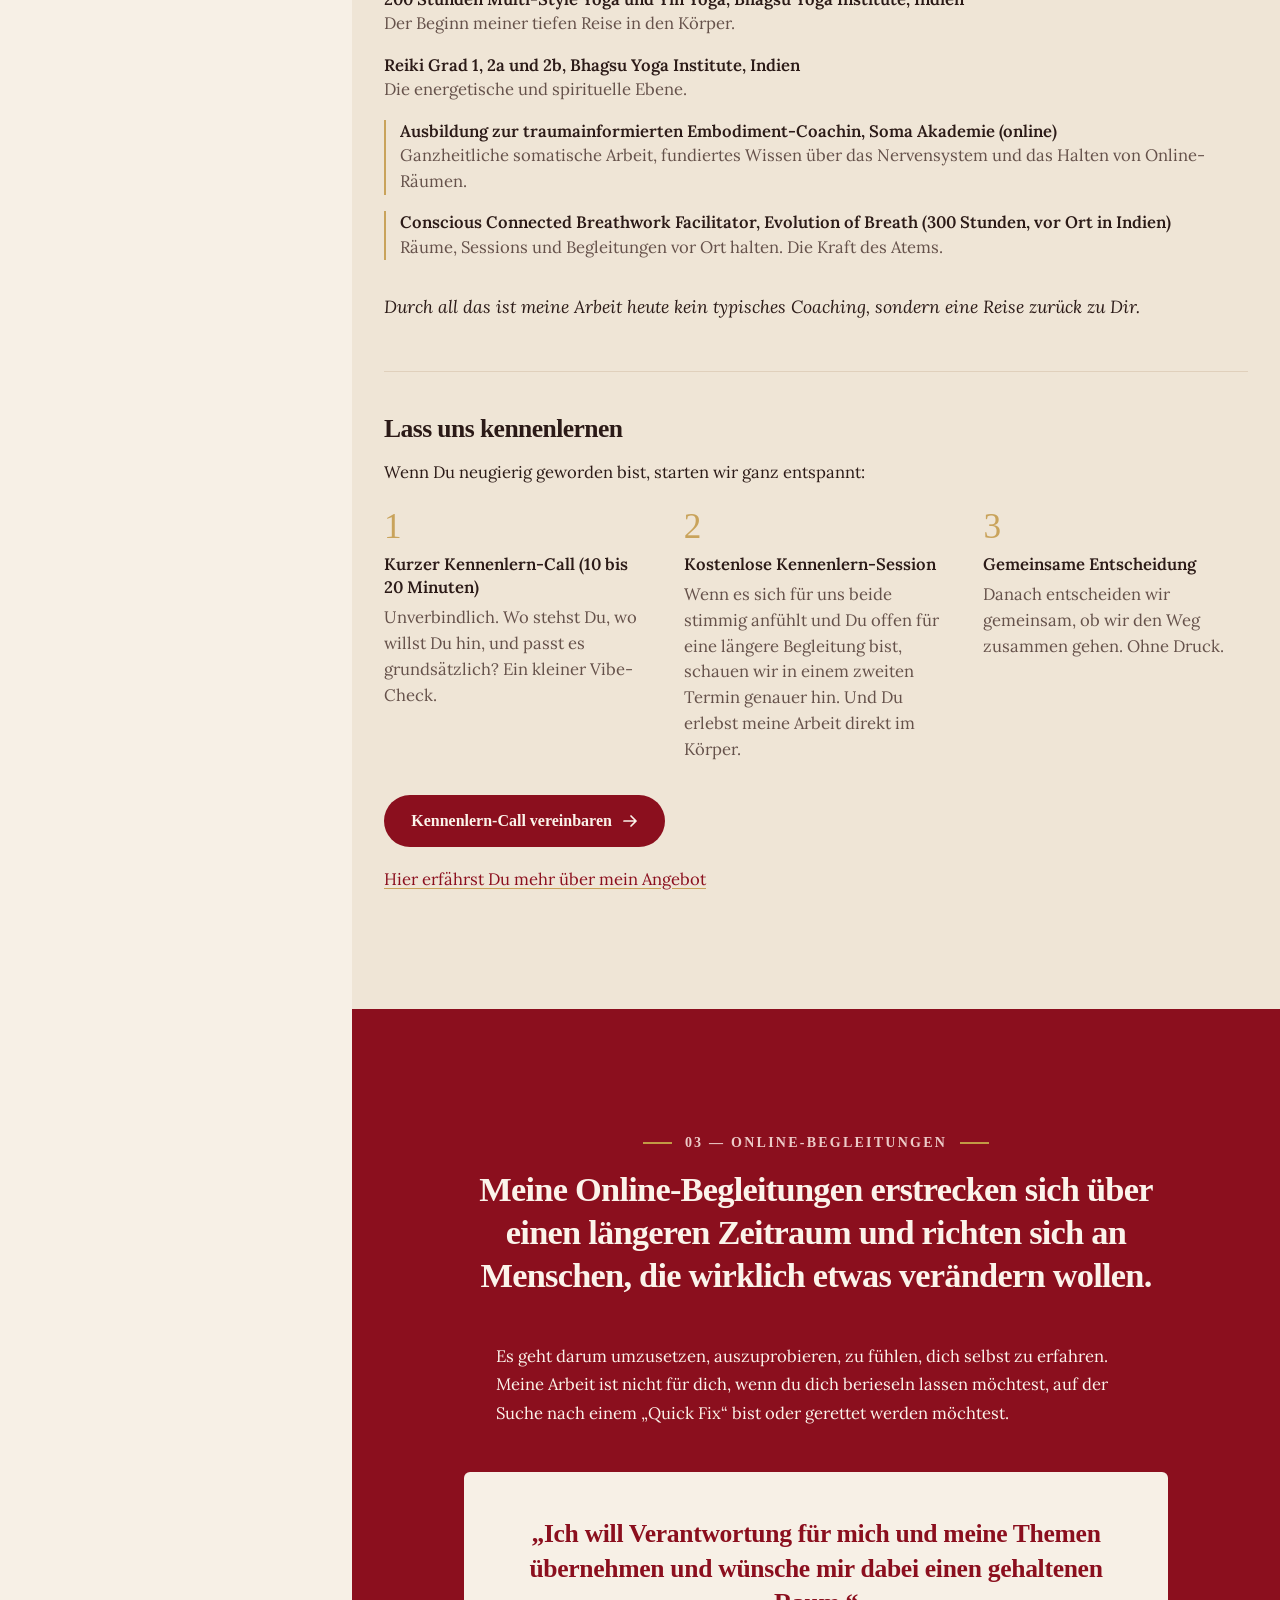
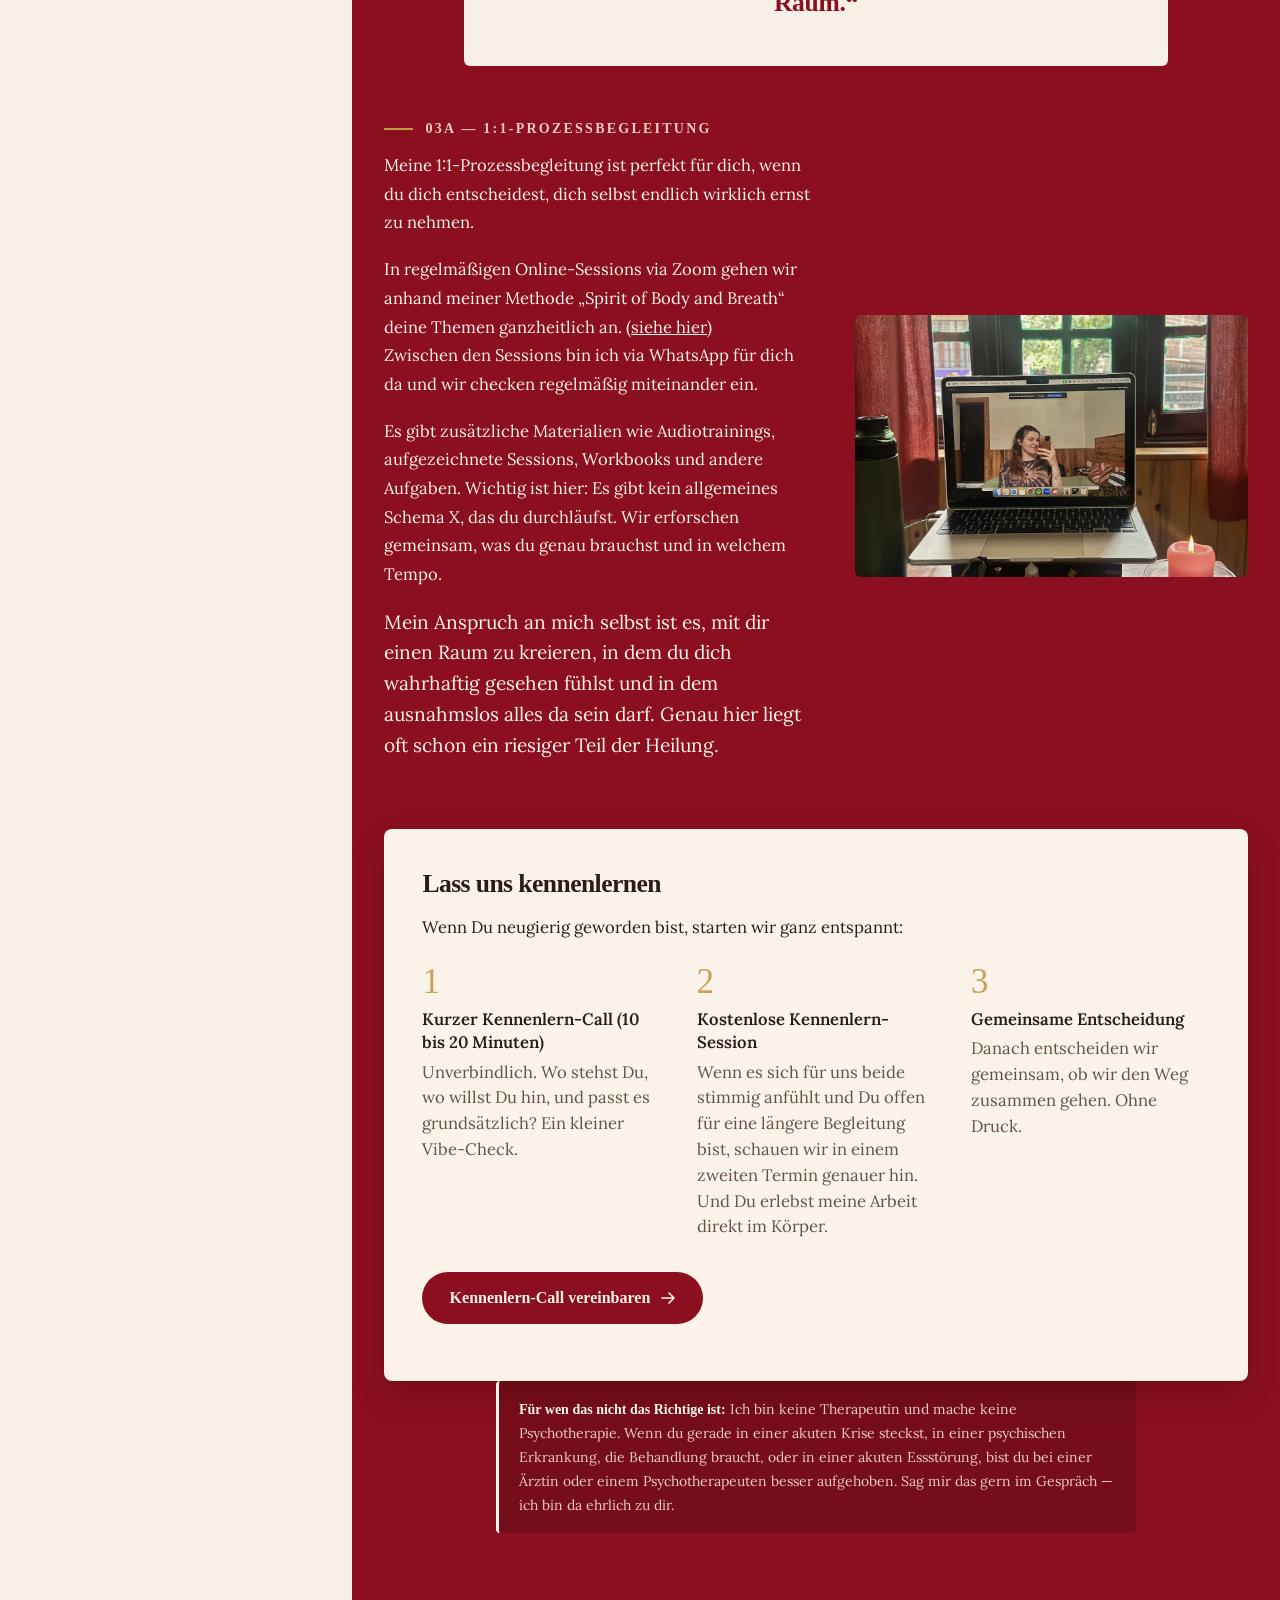
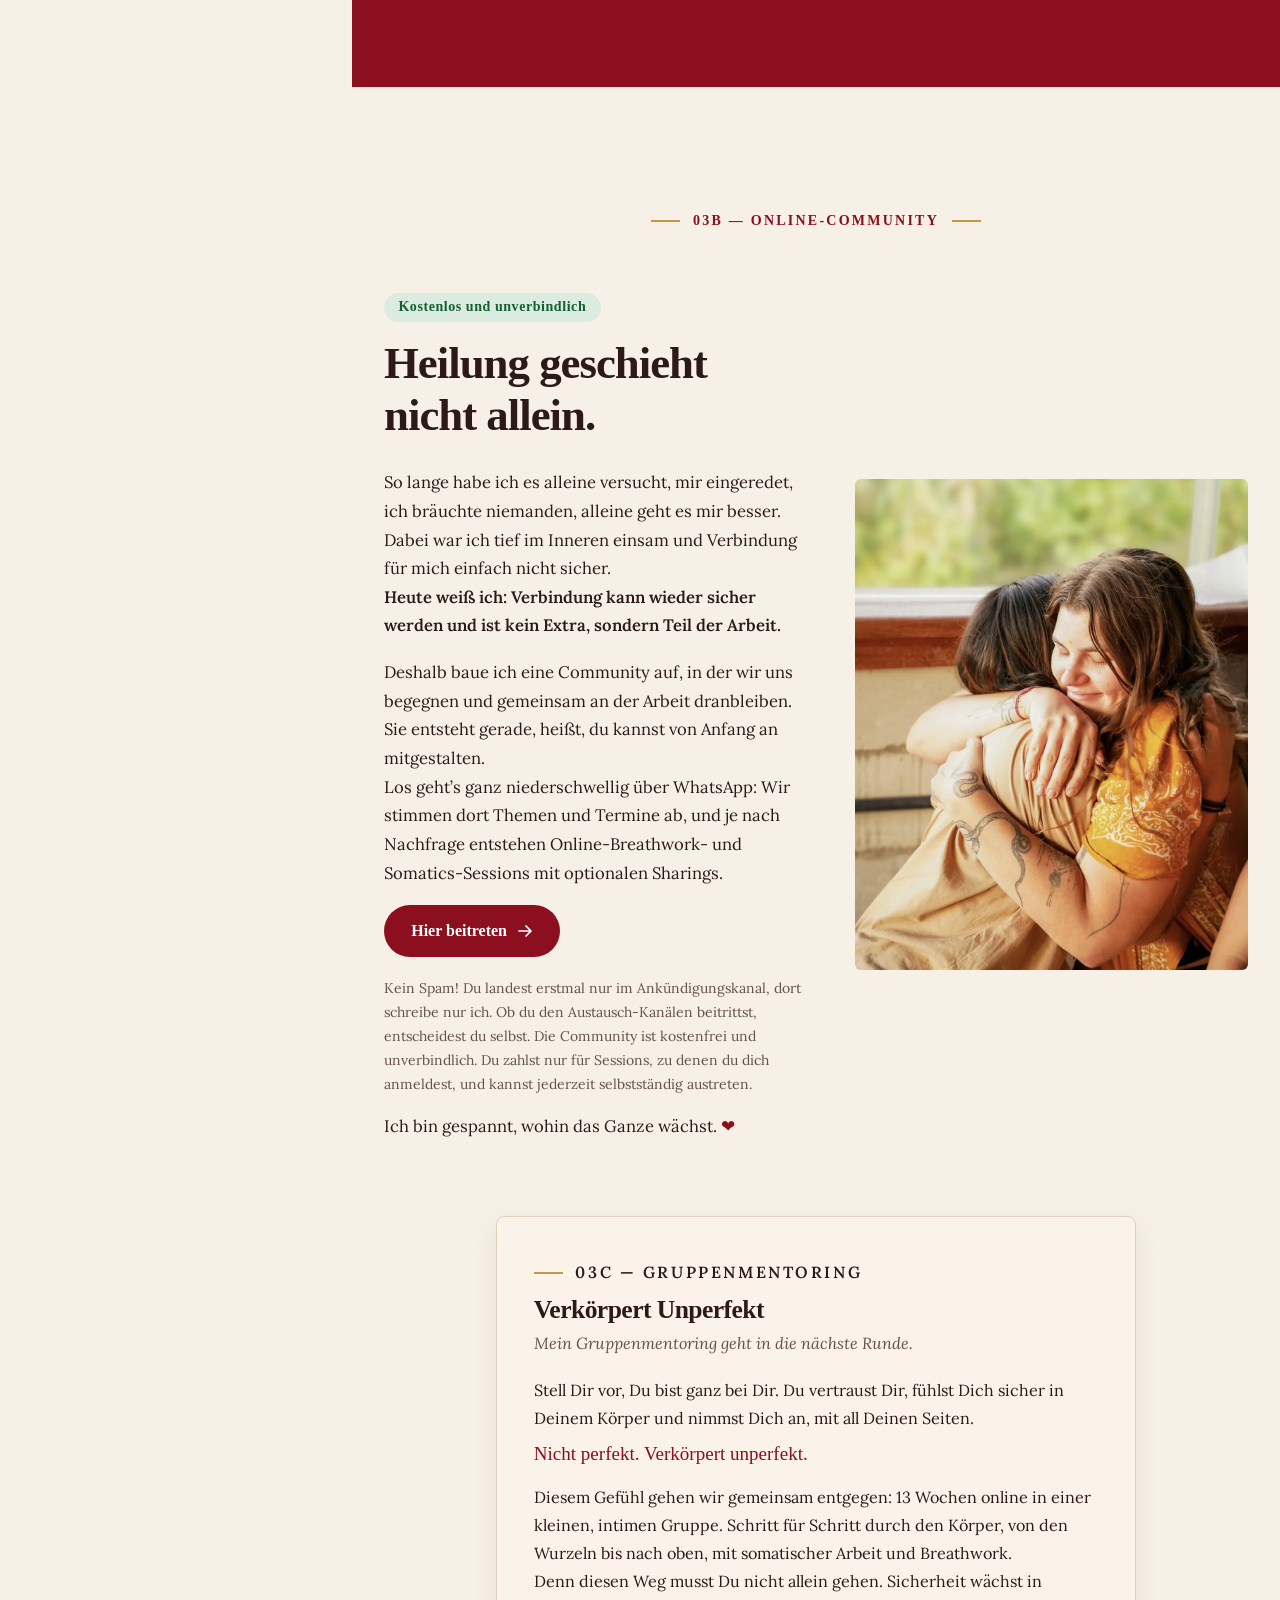
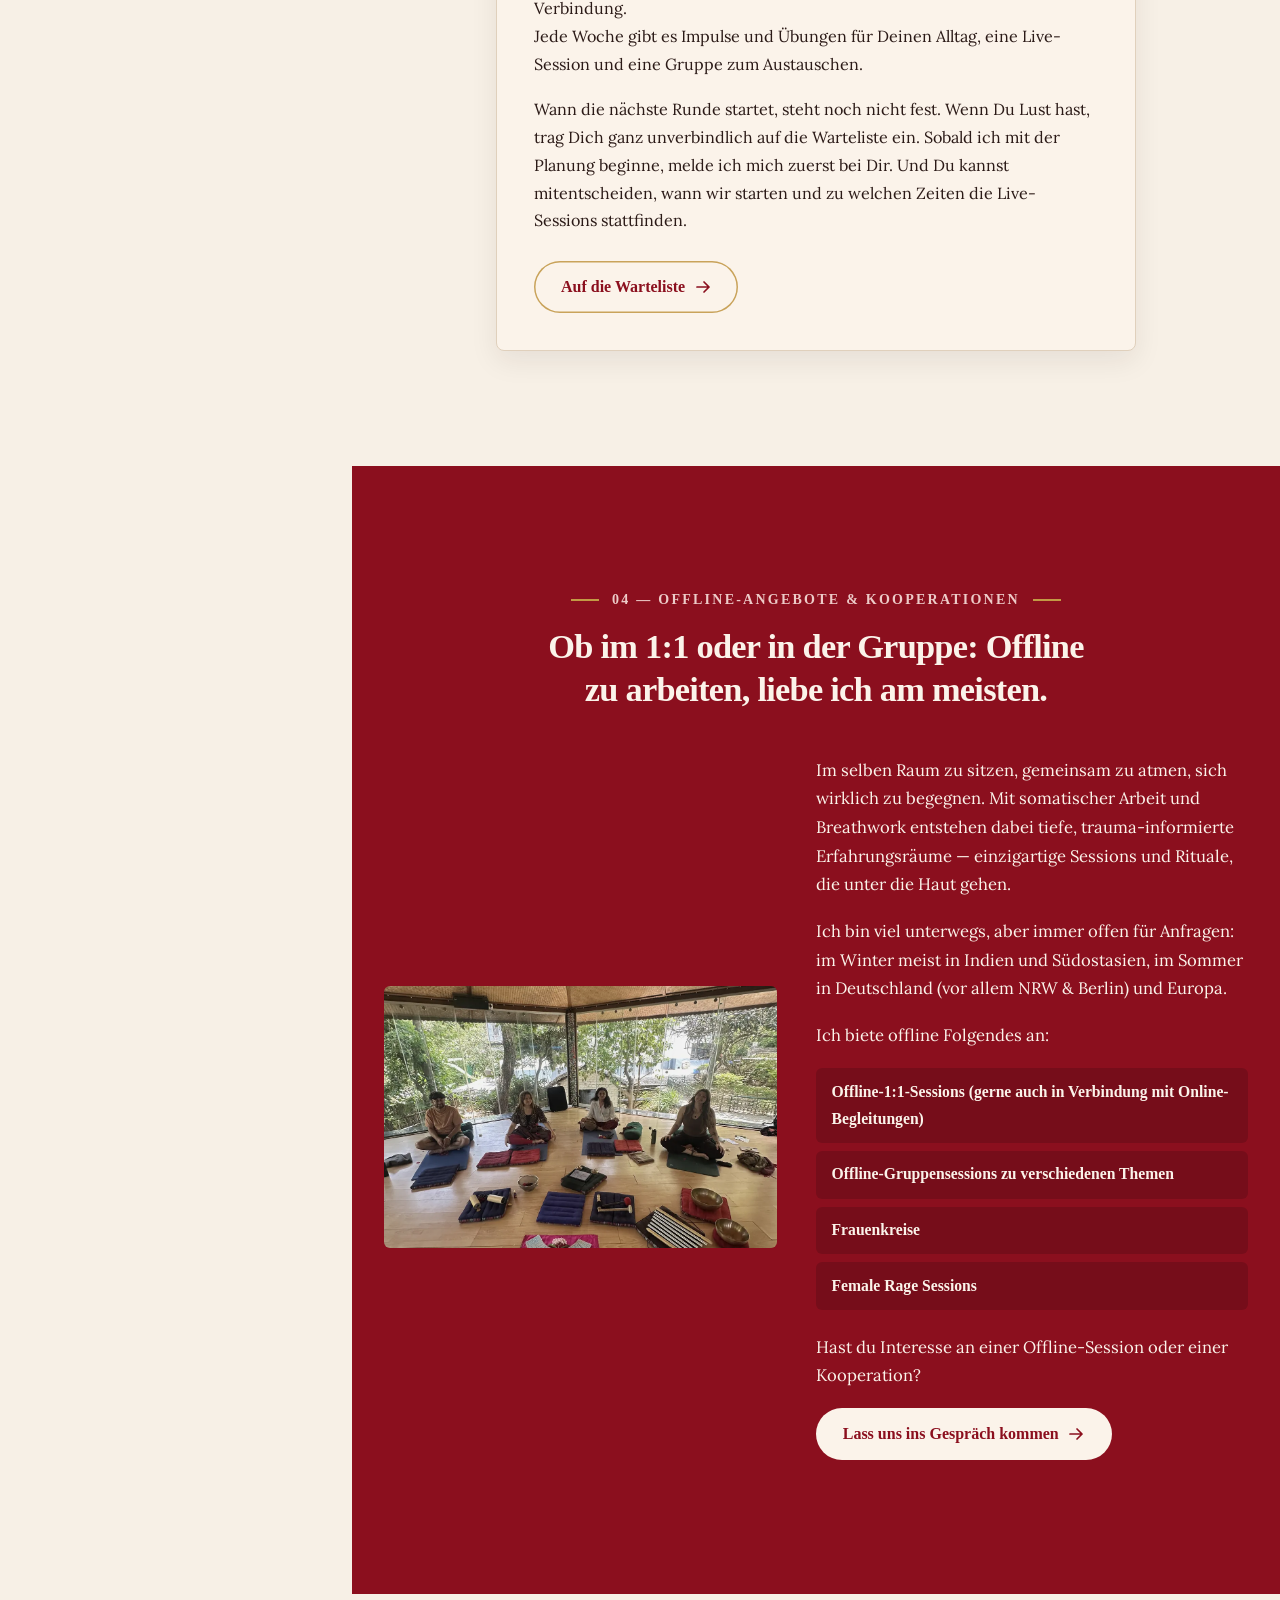
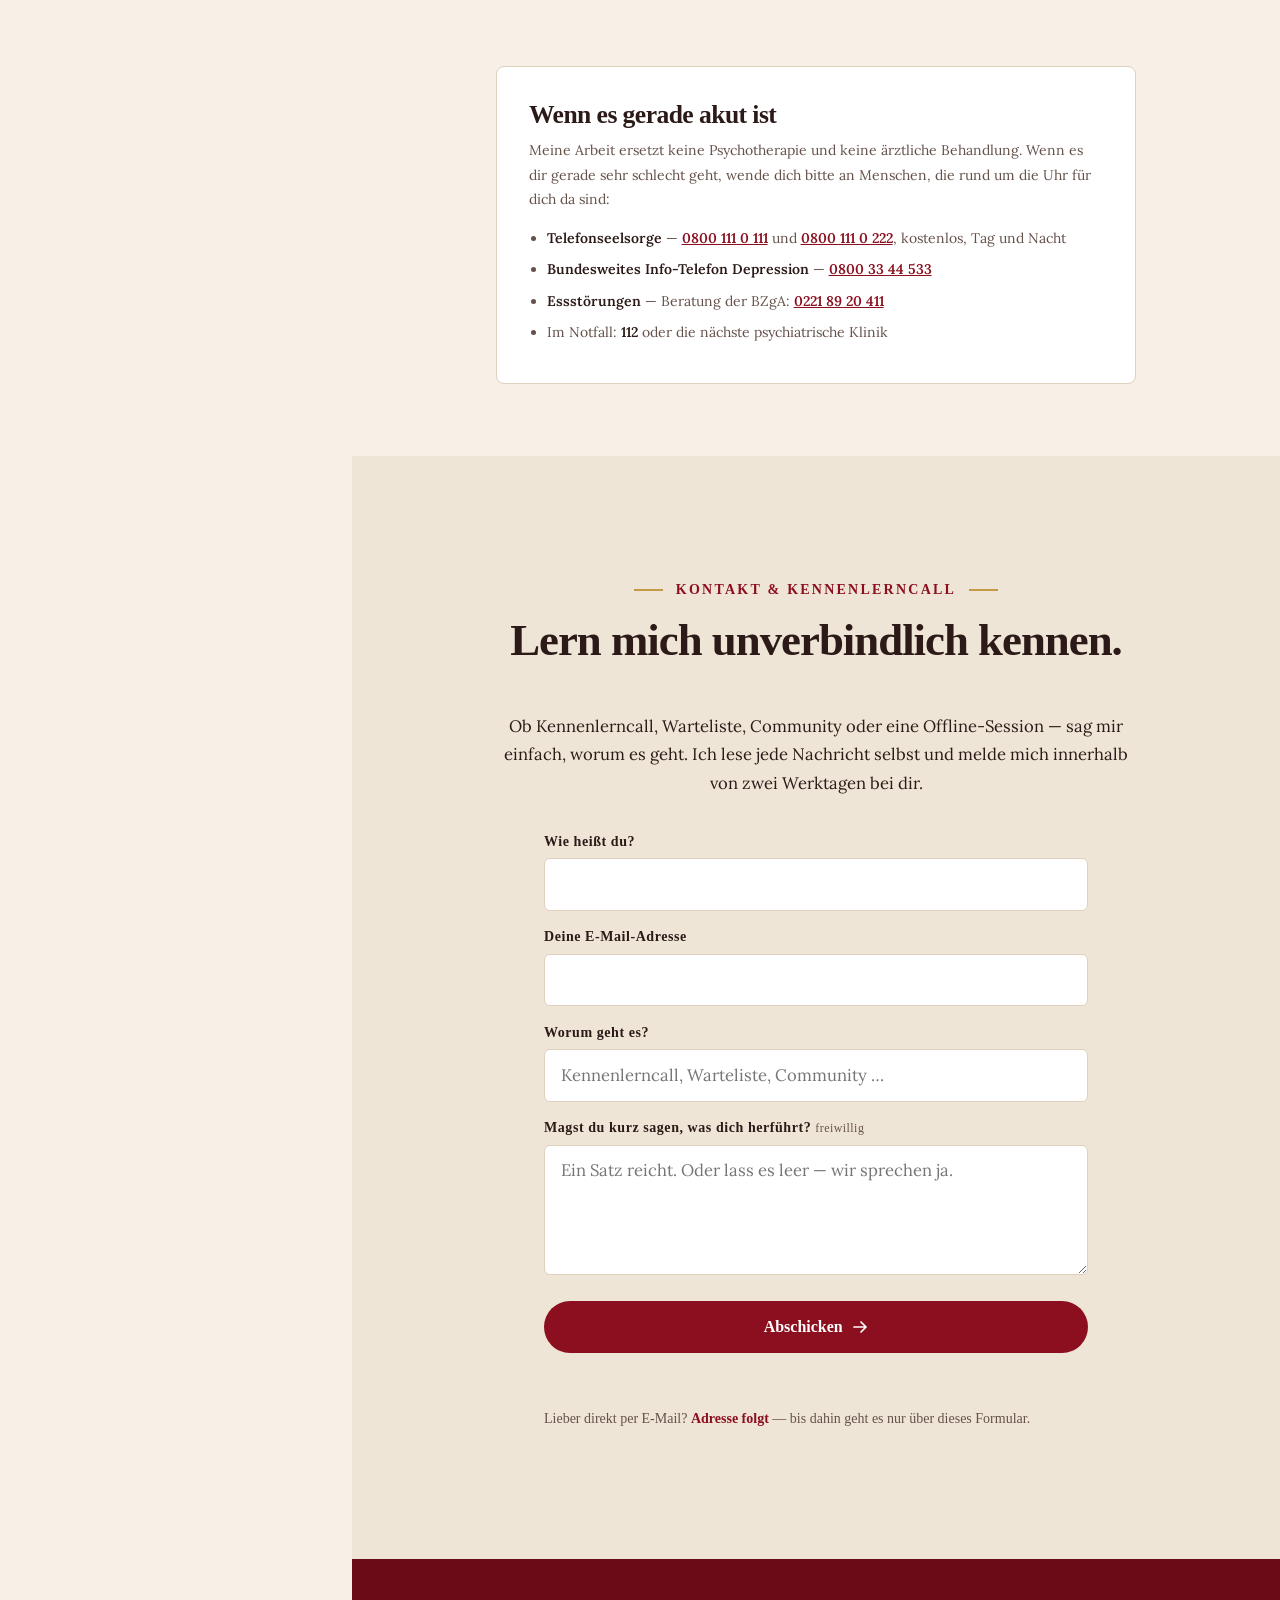
==== commit bb9b2243: "Community als 3b vor Gruppenmentoring 3c, Kennenlern-Block auch nach der 1:1-Begleitung - Gruppenmen" ====
--- a/index.html
+++ b/index.html
@@ -105,7 +105,7 @@
     <li><a href="#begleitung"><span>03</span> Online</a></li>
     <li class="unter"><a href="#einszueins"><span>3a</span> 1:1-Begleitung</a></li>
     <li class="unter"><a href="#community"><span>3b</span> Community</a></li>
-    <!--nur-de--><li class="unter"><a href="#gruppen"><span>3c</span> Gruppenmentoring</a></li><!--/nur-de-->
+    <li class="unter"><a href="#gruppen"><span>3c</span> Gruppenmentoring</a></li>
     <li><a href="#offline"><span>04</span> Offline</a></li>
     <li class="unter"><a href="#offline"><span>4a</span> Offline Sessions</a></li>
     <li class="unter"><a href="#offline"><span>4b</span> Retreat</a></li>
@@ -513,6 +513,7 @@
       </ol>
       <!-- Link folgt (Calendly) -->
       <p><a class="knopf knopf-call" href="#">Kennenlern-Call vereinbaren <svg viewBox="0 0 16 16" fill="none" aria-hidden="true"><path d="M2 8h12M9 3l5 5-5 5" stroke="currentColor" stroke-width="1.7" stroke-linecap="round" stroke-linejoin="round"/></svg></a></p>
+      <p class="mehr-angebot"><a href="#begleitung">Hier erfährst Du mehr über mein Angebot</a></p>
     </div>
   </div>
 </section>
@@ -555,47 +556,35 @@
       </figure>
     </div>
 
-    <!-- PLATZHALTER-CALENDLY: Sobald Lillys Buchungslink da ist, hier eintragen
-         (neuer Tab, kein eingebettetes Widget — sonst Cookies). -->
-    <div class="kennenlern-karte reveal">
-      <p class="gross">Klingt spannend? Hier kannst du dir einen 10–20 Minuten unverbindlichen Kennenlerncall buchen, in dem wir einmal kurz per Telefon einchecken, ob eine Zusammenarbeit in Frage kommt.</p>
-      <p>Wenn die Chemie zwischen uns stimmt, vereinbaren wir einen zweiten Call via Zoom, in dem wir uns dann nochmal ganz in Ruhe ca. 1 Stunde Zeit nehmen, alle Fragen klären &amp; Co. Auch völlig unverbindlich und kostenfrei.</p>
-      <p><a class="knopf" href="#kontakt" data-thema="Kennenlerncall">Kennenlerncall buchen
-        <svg viewBox="0 0 16 16" fill="none" aria-hidden="true"><path d="M2 8h12M9 3l5 5-5 5" stroke="currentColor" stroke-width="1.7" stroke-linecap="round" stroke-linejoin="round"/></svg>
-      </a></p>
+    <!-- 20.11. (Lilly): derselbe Block wie am Ende von „Meine Arbeit",
+         hier als helle Karte auf dem Bordeaux. Calendly-Link folgt. -->
+    <div class="kennenlernen-block karte reveal">
+      <h3>Lass uns kennenlernen</h3>
+      <p>Wenn Du neugierig geworden bist, starten wir ganz entspannt:</p>
+      <ol class="schritte">
+        <li><span class="schritt-nr" aria-hidden="true">1</span><b>Kurzer Kennenlern-Call (10 bis 20 Minuten)</b><span>Unverbindlich. Wo stehst Du, wo willst Du hin, und passt es grundsätzlich? Ein kleiner Vibe-Check.</span></li>
+        <li><span class="schritt-nr" aria-hidden="true">2</span><b>Kostenlose Kennenlern-Session</b><span>Wenn es sich für uns beide stimmig anfühlt und Du offen für eine längere Begleitung bist, schauen wir in einem zweiten Termin genauer hin. Und Du erlebst meine Arbeit direkt im Körper.</span></li>
+        <li><span class="schritt-nr" aria-hidden="true">3</span><b>Gemeinsame Entscheidung</b><span>Danach entscheiden wir gemeinsam, ob wir den Weg zusammen gehen. Ohne Druck.</span></li>
+      </ol>
+      <!-- Link folgt (Calendly) -->
+      <p><a class="knopf knopf-call" href="#">Kennenlern-Call vereinbaren <svg viewBox="0 0 16 16" fill="none" aria-hidden="true"><path d="M2 8h12M9 3l5 5-5 5" stroke="currentColor" stroke-width="1.7" stroke-linecap="round" stroke-linejoin="round"/></svg></a></p>
     </div>
 
     <div class="hinweis reveal">
       <strong>Für wen das nicht das Richtige ist:</strong> Ich bin keine Therapeutin und mache keine Psychotherapie. Wenn du gerade in einer akuten Krise steckst, in einer psychischen Erkrankung, die Behandlung braucht, oder in einer akuten Essstörung, bist du bei einer Ärztin oder einem Psychotherapeuten besser aufgehoben. Sag mir das gern im Gespräch — ich bin da ehrlich zu dir.
     </div>
 
-    <!--nur-de-->
-    <!-- 03c · Gruppenmentoring: laut Lilly NUR in der deutschen Fassung.
-         gen-en.py schneidet alles zwischen den nur-de-Markern heraus.
-         20.11. (Lilly): bewusst kleiner, ruhiger Teaser statt Hauptangebot.
-         Warteliste-Link folgt (Formular kommt spaeter). -->
-    <div class="gruppe-teaser reveal" id="gruppen">
-      <h3>Verkörpert Unperfekt</h3>
-      <p class="teaser-unterzeile">Mein Gruppenmentoring geht in die nächste Runde.</p>
-      <p>Stell Dir vor, Du bist ganz bei Dir. Du vertraust Dir, fühlst Dich sicher in Deinem Körper und nimmst Dich an, mit all Deinen Seiten.<br>
-        <span class="teaser-betont">Nicht perfekt. Verkörpert unperfekt.</span></p>
-      <p>Diesem Gefühl gehen wir gemeinsam entgegen: 13 Wochen online in einer kleinen, intimen Gruppe. Schritt für Schritt durch den Körper, von den Wurzeln bis nach oben, mit somatischer Arbeit und Breathwork.<br>
-        Denn diesen Weg musst Du nicht allein gehen. Sicherheit wächst in Verbindung.<br>
-        Jede Woche gibt es Impulse und Übungen für Deinen Alltag, eine Live-Session und eine Gruppe zum Austauschen.</p>
-      <p>Wann die nächste Runde startet, steht noch nicht fest. Wenn Du Lust hast, trag Dich ganz unverbindlich auf die Warteliste ein. Sobald ich mit der Planung beginne, melde ich mich zuerst bei Dir. Und Du kannst mitentscheiden, wann wir starten und zu welchen Zeiten die Live-Sessions stattfinden.</p>
-      <p class="teaser-knopf"><a class="knopf knopf-warteliste" href="#">Auf die Warteliste
-        <svg viewBox="0 0 16 16" fill="none" aria-hidden="true"><path d="M2 8h12M9 3l5 5-5 5" stroke="currentColor" stroke-width="1.7" stroke-linecap="round" stroke-linejoin="round"/></svg>
-      </a></p>
-    </div>
-    <!--/nur-de-->
   </div>
 </section>
 
 
-<!-- ══════════ 04 · ONLINE-COMMUNITY ══════════ -->
+<!-- ══════════ 03b · ONLINE-COMMUNITY + 03c · GRUPPENMENTORING ══════════
+     20.11. (Lilly): Community vor dem Gruppenmentoring. Beides gibt es bisher
+     nur auf Deutsch; die englische Seite zeigt je eine Kurzfassung (nur-en). -->
 <section id="community">
   <div class="buehne">
-    <div class="kapitel-kopf reveal"><p class="marke">04 — Online-Community</p></div>
+    <div class="kapitel-kopf reveal"><p class="marke">03b — Online-Community</p></div>
+    <!--nur-de-->
     <div class="paar gedreht">
       <div class="reveal">
         <p class="plakette">Kostenlos und unverbindlich</p>
@@ -621,15 +610,62 @@
         </picture>
       </figure>
     </div>
+    <!--/nur-de-->
+    <!--nur-en
+    <div class="nur-deutsch-teaser reveal">
+      <p class="plakette">Free and without obligation</p>
+      <h3>My online community</h3>
+      <p class="teaser-unterzeile">So far only in German.</p>
+      <p>A free space on WhatsApp where we meet and stay with the work together. Depending on interest, online breathwork and somatics sessions with optional sharings grow out of it, and you can help shape it from the very beginning.</p>
+      <p>Right now the community only exists in German. If this speaks to you, put your name on the list. As soon as there is an English version, you will be there from the start and the first to know.</p>
+      <p class="teaser-knopf"><a class="knopf knopf-warteliste" href="#kontakt" data-thema="Community in English">Put me on the list
+        <svg viewBox="0 0 16 16" fill="none" aria-hidden="true"><path d="M2 8h12M9 3l5 5-5 5" stroke="currentColor" stroke-width="1.7" stroke-linecap="round" stroke-linejoin="round"/></svg>
+      </a></p>
+    </div>
+    nur-en-->
+
+    <!--nur-de-->
+    <!-- 03c · Gruppenmentoring (deutsche Fassung). Steht seit 20.11. nach der
+         Community. Auf Englisch steht stattdessen die Kurzfassung (nur-en).
+         20.11. (Lilly): bewusst kleiner, ruhiger Teaser statt Hauptangebot.
+         Warteliste-Link folgt (Formular kommt spaeter). -->
+    <div class="gruppe-teaser reveal" id="gruppen">
+      <p class="marke">03c — Gruppenmentoring</p>
+      <h3>Verkörpert Unperfekt</h3>
+      <p class="teaser-unterzeile">Mein Gruppenmentoring geht in die nächste Runde.</p>
+      <p>Stell Dir vor, Du bist ganz bei Dir. Du vertraust Dir, fühlst Dich sicher in Deinem Körper und nimmst Dich an, mit all Deinen Seiten.<br>
+        <span class="teaser-betont">Nicht perfekt. Verkörpert unperfekt.</span></p>
+      <p>Diesem Gefühl gehen wir gemeinsam entgegen: 13 Wochen online in einer kleinen, intimen Gruppe. Schritt für Schritt durch den Körper, von den Wurzeln bis nach oben, mit somatischer Arbeit und Breathwork.<br>
+        Denn diesen Weg musst Du nicht allein gehen. Sicherheit wächst in Verbindung.<br>
+        Jede Woche gibt es Impulse und Übungen für Deinen Alltag, eine Live-Session und eine Gruppe zum Austauschen.</p>
+      <p>Wann die nächste Runde startet, steht noch nicht fest. Wenn Du Lust hast, trag Dich ganz unverbindlich auf die Warteliste ein. Sobald ich mit der Planung beginne, melde ich mich zuerst bei Dir. Und Du kannst mitentscheiden, wann wir starten und zu welchen Zeiten die Live-Sessions stattfinden.</p>
+      <p class="teaser-knopf"><a class="knopf knopf-warteliste" href="#">Auf die Warteliste
+        <svg viewBox="0 0 16 16" fill="none" aria-hidden="true"><path d="M2 8h12M9 3l5 5-5 5" stroke="currentColor" stroke-width="1.7" stroke-linecap="round" stroke-linejoin="round"/></svg>
+      </a></p>
+    </div>
+    <!--/nur-de-->
+    <!--nur-en
+    <div class="gruppe-teaser reveal" id="gruppen">
+      <p class="marke">03c — Group journey</p>
+      <h3>Verkörpert Unperfekt</h3>
+      <p class="teaser-unterzeile">My online group journey (embodied, imperfect). So far only in German.</p>
+      <p>13 weeks online in a small, intimate group. Step by step through the body, from the roots upwards, with somatic work and breathwork. Every week there are impulses and practices for your everyday life, a live session and a group to share with.<br>
+        <span class="teaser-betont">You don’t have to walk this path alone. Safety grows in connection.</span></p>
+      <p>Right now this journey only exists in German. If you feel drawn to it, join the waitlist. As soon as there is an English round, you will be part of it from the very beginning and the first to hear about it.</p>
+      <p class="teaser-knopf"><a class="knopf knopf-warteliste" href="#">Join the waitlist
+        <svg viewBox="0 0 16 16" fill="none" aria-hidden="true"><path d="M2 8h12M9 3l5 5-5 5" stroke="currentColor" stroke-width="1.7" stroke-linecap="round" stroke-linejoin="round"/></svg>
+      </a></p>
+    </div>
+    nur-en-->
   </div>
 </section>
 
 
-<!-- ══════════ 05 · OFFLINE & KOOPERATIONEN ══════════ -->
+<!-- ══════════ 04 · OFFLINE & KOOPERATIONEN ══════════ -->
 <section id="offline" class="boden-glut">
   <div class="buehne">
     <div class="kapitel-kopf reveal">
-      <p class="marke">05 — Offline-Angebote &amp; Kooperationen</p>
+      <p class="marke">04 — Offline-Angebote &amp; Kooperationen</p>
       <h2 class="lang">Ob im 1:1 oder in der Gruppe: Offline zu arbeiten, liebe ich am meisten.</h2>
     </div>
 
--- a/assets/site.css
+++ b/assets/site.css
@@ -646,6 +646,17 @@
 .schritte li > span:last-child{display:block; color:var(--tinte-2); line-height:1.55}
 .knopf.knopf-call{background:#8B0F1E; color:#FBF3EA; cursor:pointer}
 .knopf.knopf-call:hover{background:#6A0B17}
+/* Unter „Meine Arbeit": Hinweis auf die Angebote */
+.mehr-angebot{margin:1rem 0 0}
+.mehr-angebot a{color:var(--bordeaux); font-family:var(--leib); text-decoration:underline; text-underline-offset:3px; text-decoration-color:#C9A35B}
+.mehr-angebot a:hover{color:var(--bordeaux-tief)}
+/* Derselbe Block am Ende der 1:1-Begleitung: helle Karte auf dem Bordeaux */
+.kennenlernen-block.karte{
+  background:#FBF3EA; color:var(--tinte); border:0; border-radius:8px; margin-top:3rem;
+  padding:clamp(1.5rem,4vw,2.4rem); box-shadow:0 14px 34px #00000026;
+}
+.kennenlernen-block.karte :focus-visible{outline-color:var(--tinte)}
+.kennenlernen-block.karte h3,.kennenlernen-block.karte p{color:var(--tinte)}
 
 /* ── Bild-Text-Paare ───────────────────────────────────────── */
 .paar{display:grid; gap:clamp(1.6rem,3vw,3rem); align-items:center; max-width:64rem; margin:2.8rem auto 0}
@@ -669,21 +680,24 @@
 }
 .kennenlern-karte .knopf{background:var(--bordeaux); color:#fff}
 .kennenlern-karte p:last-child{margin-bottom:0}
-/* Gruppenmentoring als kleiner, ruhiger Teaser (Lilly 20.11.): helle Karte
-   auf dem Bordeaux, damit das Dunkelrot der Hervorhebung lesbar bleibt. */
-.gruppe-teaser{
+/* Gruppenmentoring (3c) als kleiner, ruhiger Teaser (Lilly 20.11.), seit
+   20.11. nach der Community auf hellem Grund. Die englische Kurzfassung der
+   Community (.nur-deutsch-teaser) sieht genauso aus. */
+.gruppe-teaser,.nur-deutsch-teaser{
   max-width:40rem; margin:3.6rem auto 0; padding:clamp(1.5rem,4vw,2.3rem);
   background:#FBF3EA; color:var(--tinte); border-radius:8px; scroll-margin-top:84px;
-  box-shadow:0 14px 34px #00000026;
-}
-.gruppe-teaser :focus-visible{outline-color:var(--tinte)}
-.gruppe-teaser h3{font-family:var(--kopf); color:var(--tinte); margin-bottom:.25rem}
-.gruppe-teaser p{font-family:var(--leib); color:var(--tinte); font-size:.97em}
-.gruppe-teaser .teaser-unterzeile{font-style:italic; color:var(--tinte-2); margin-bottom:1.2rem}
+  border:1px solid var(--linie); box-shadow:0 10px 28px #2b1a1714;
+}
+.nur-deutsch-teaser{margin-top:1.4rem}
+.gruppe-teaser :focus-visible,.nur-deutsch-teaser :focus-visible{outline-color:var(--tinte)}
+.gruppe-teaser .marke{margin-bottom:.7rem}
+.gruppe-teaser h3,.nur-deutsch-teaser h3{font-family:var(--kopf); color:var(--tinte); margin-bottom:.25rem}
+.gruppe-teaser p,.nur-deutsch-teaser p{font-family:var(--leib); color:var(--tinte); font-size:.97em}
+.gruppe-teaser .teaser-unterzeile,.nur-deutsch-teaser .teaser-unterzeile{font-style:italic; color:var(--tinte-2); margin-bottom:1.2rem}
 .teaser-betont{display:block; margin-top:.5rem; font:400 1.18em/1.35 var(--kopf); color:#8B0F1E}
 .teaser-knopf{margin:1.6rem 0 0}
-.boden-glut .knopf.knopf-warteliste{background:#FBF3EA; color:#8B0F1E; box-shadow:inset 0 0 0 1.5px #C9A35B; cursor:pointer}
-.boden-glut .knopf.knopf-warteliste:hover{background:#F3E6CC; color:#8B0F1E; box-shadow:inset 0 0 0 1.5px #C9A35B}
+.knopf.knopf-warteliste{background:#FBF3EA; color:#8B0F1E; box-shadow:inset 0 0 0 1.5px #C9A35B; cursor:pointer}
+.knopf.knopf-warteliste:hover{background:#F3E6CC; color:#8B0F1E; box-shadow:inset 0 0 0 1.5px #C9A35B; transform:none}
 #einszueins{scroll-margin-top:84px}
 .paar .marke{margin-bottom:.8rem}
 
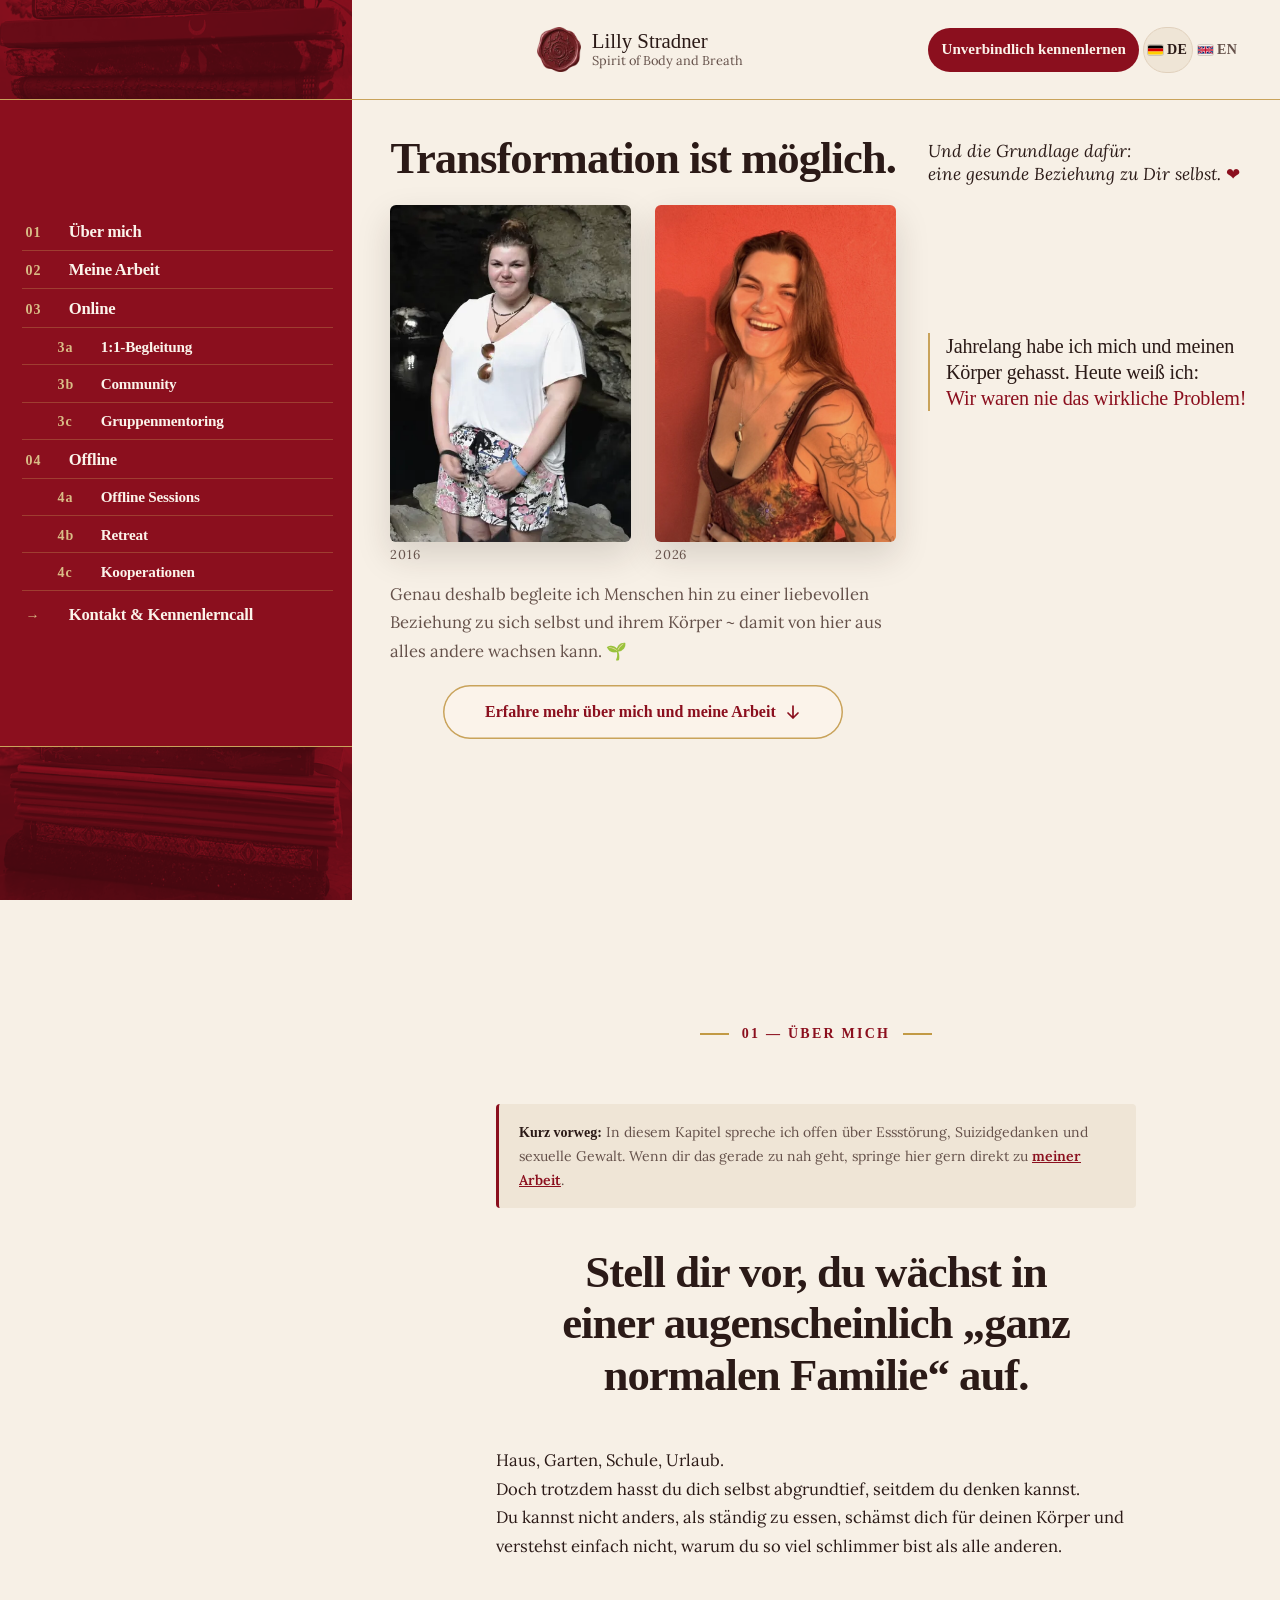
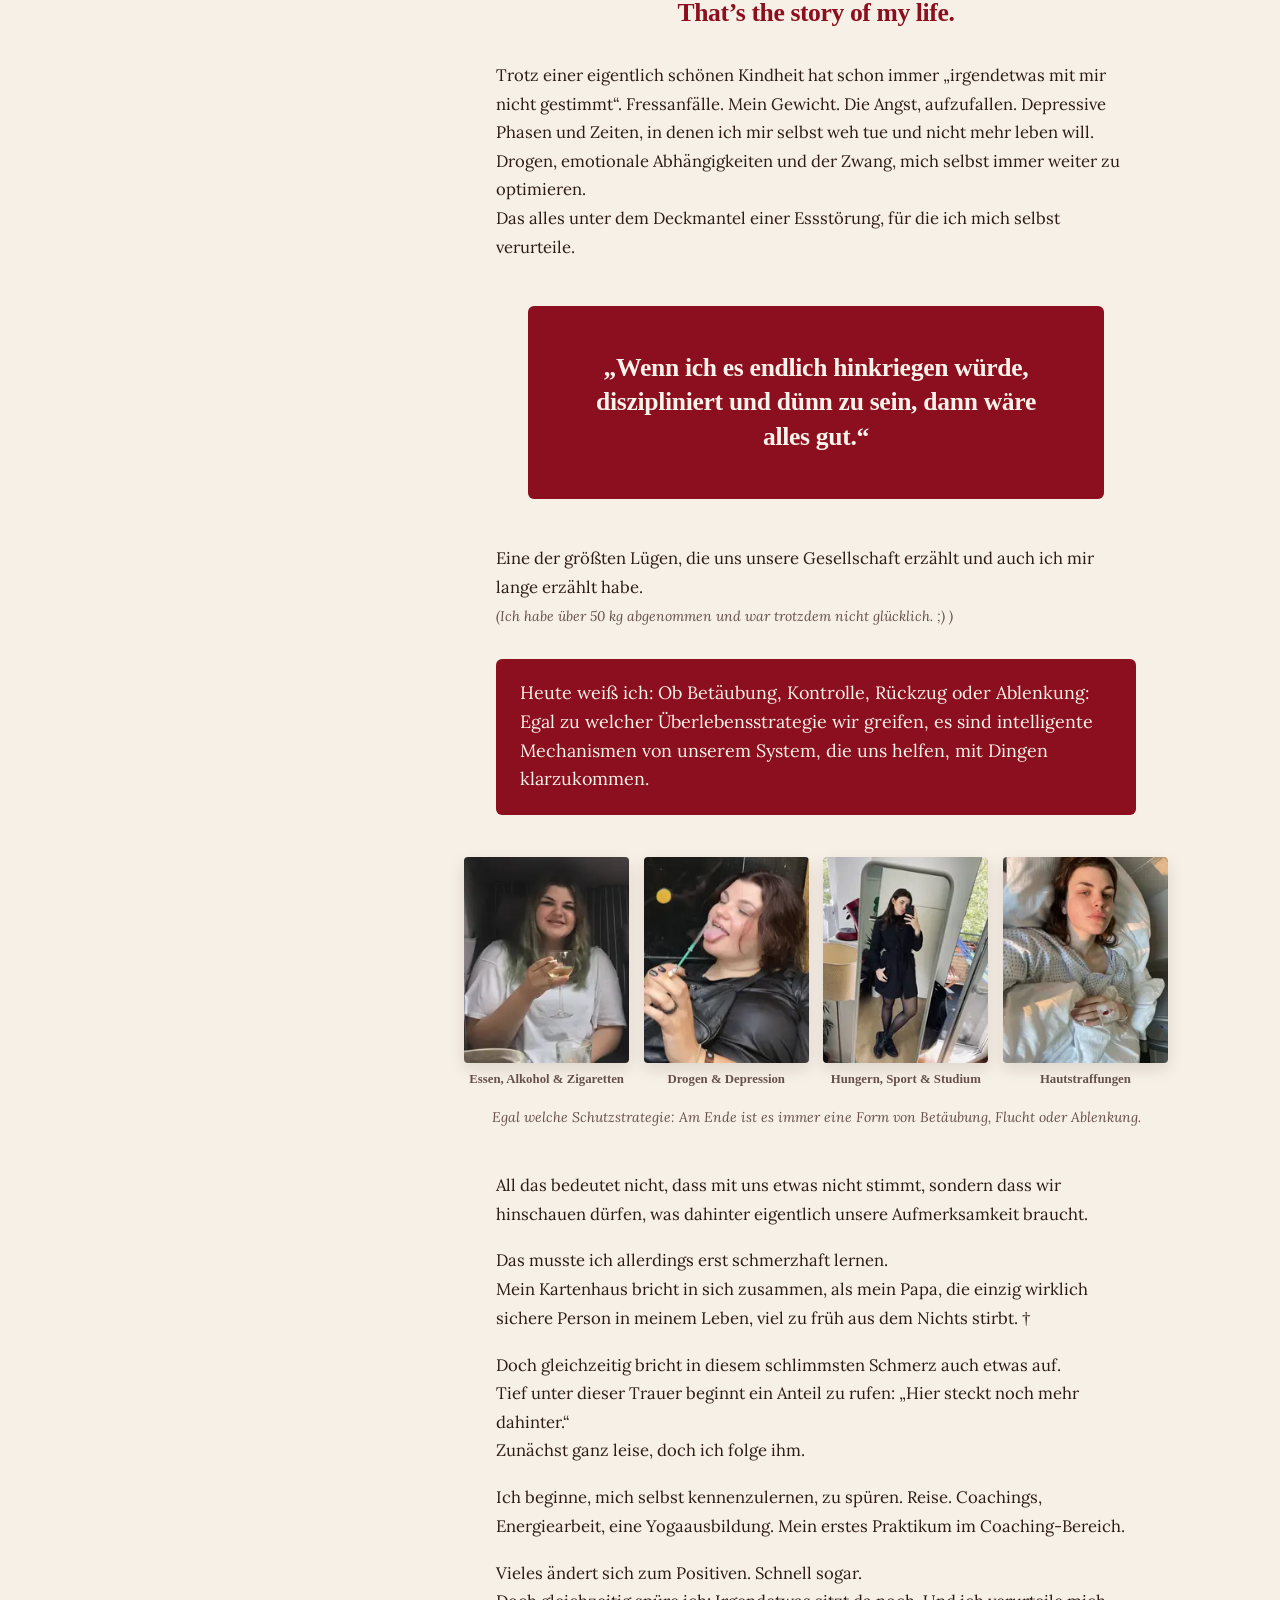
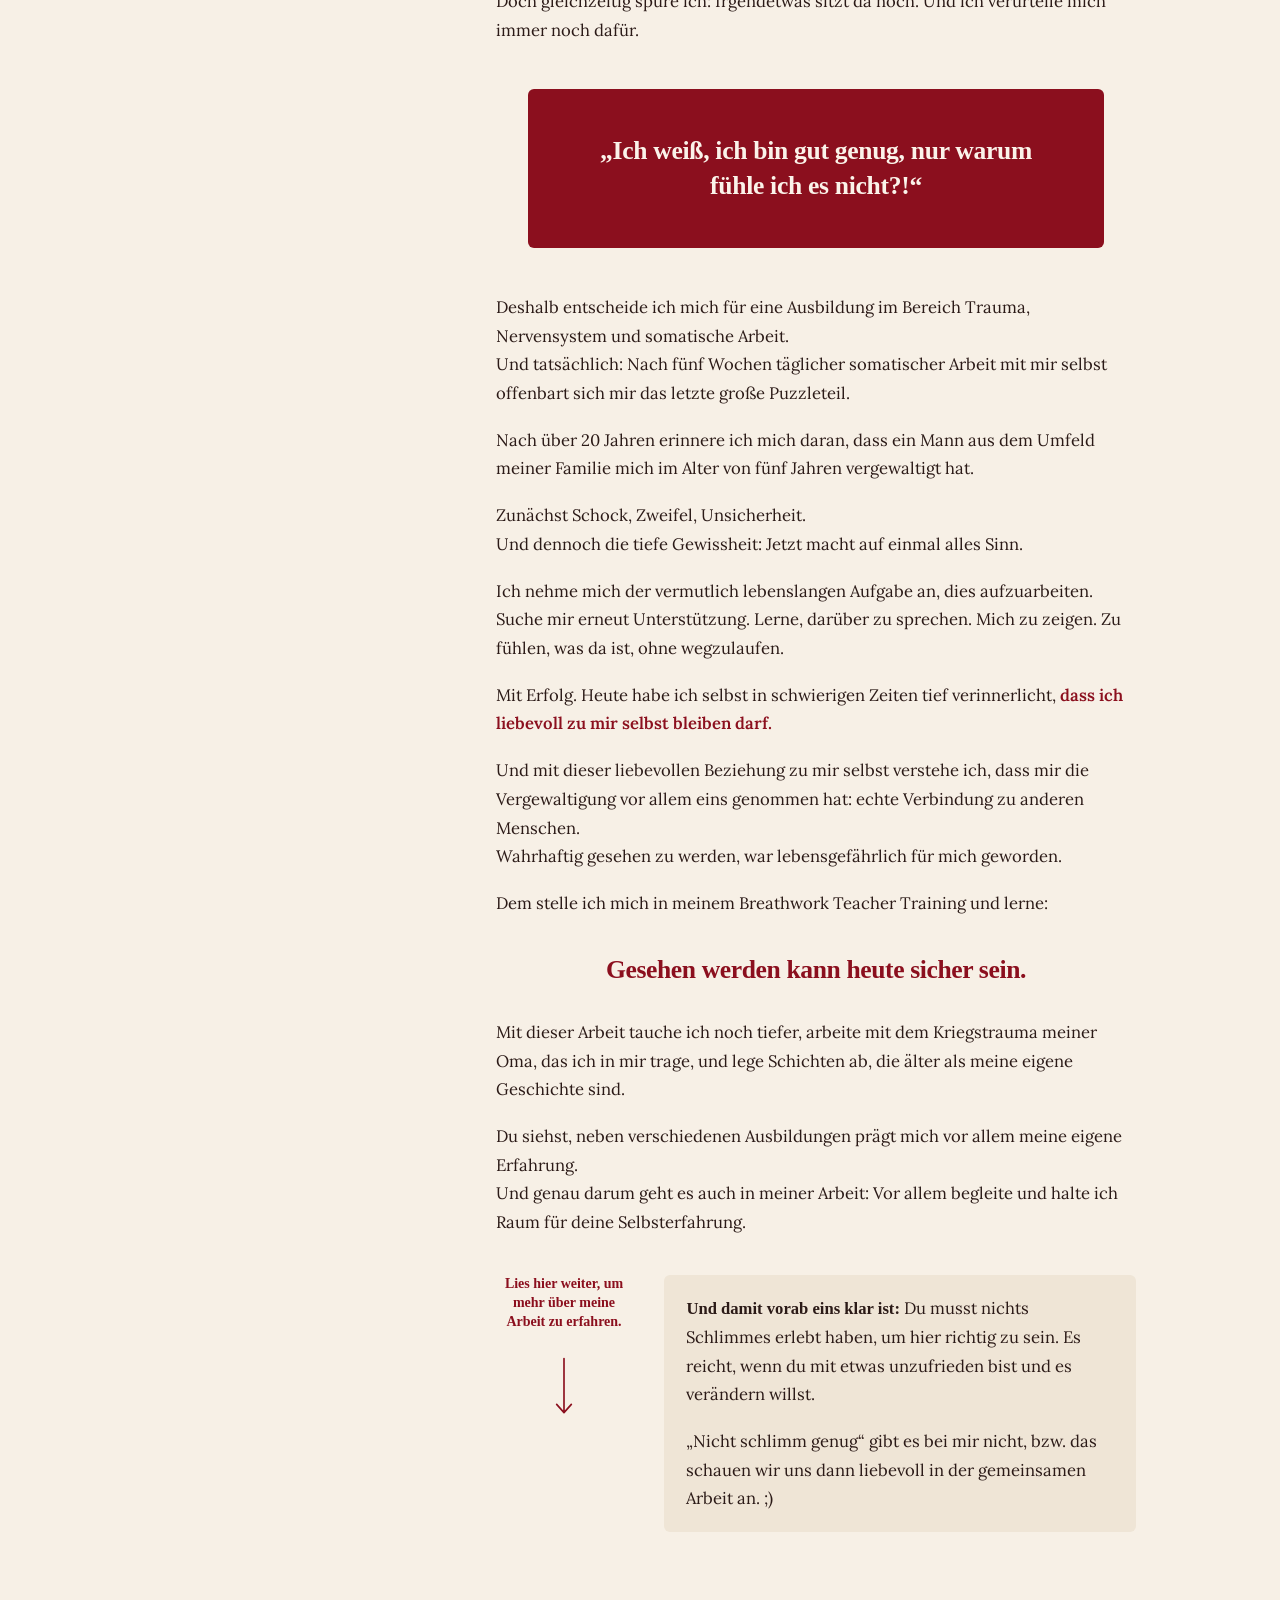
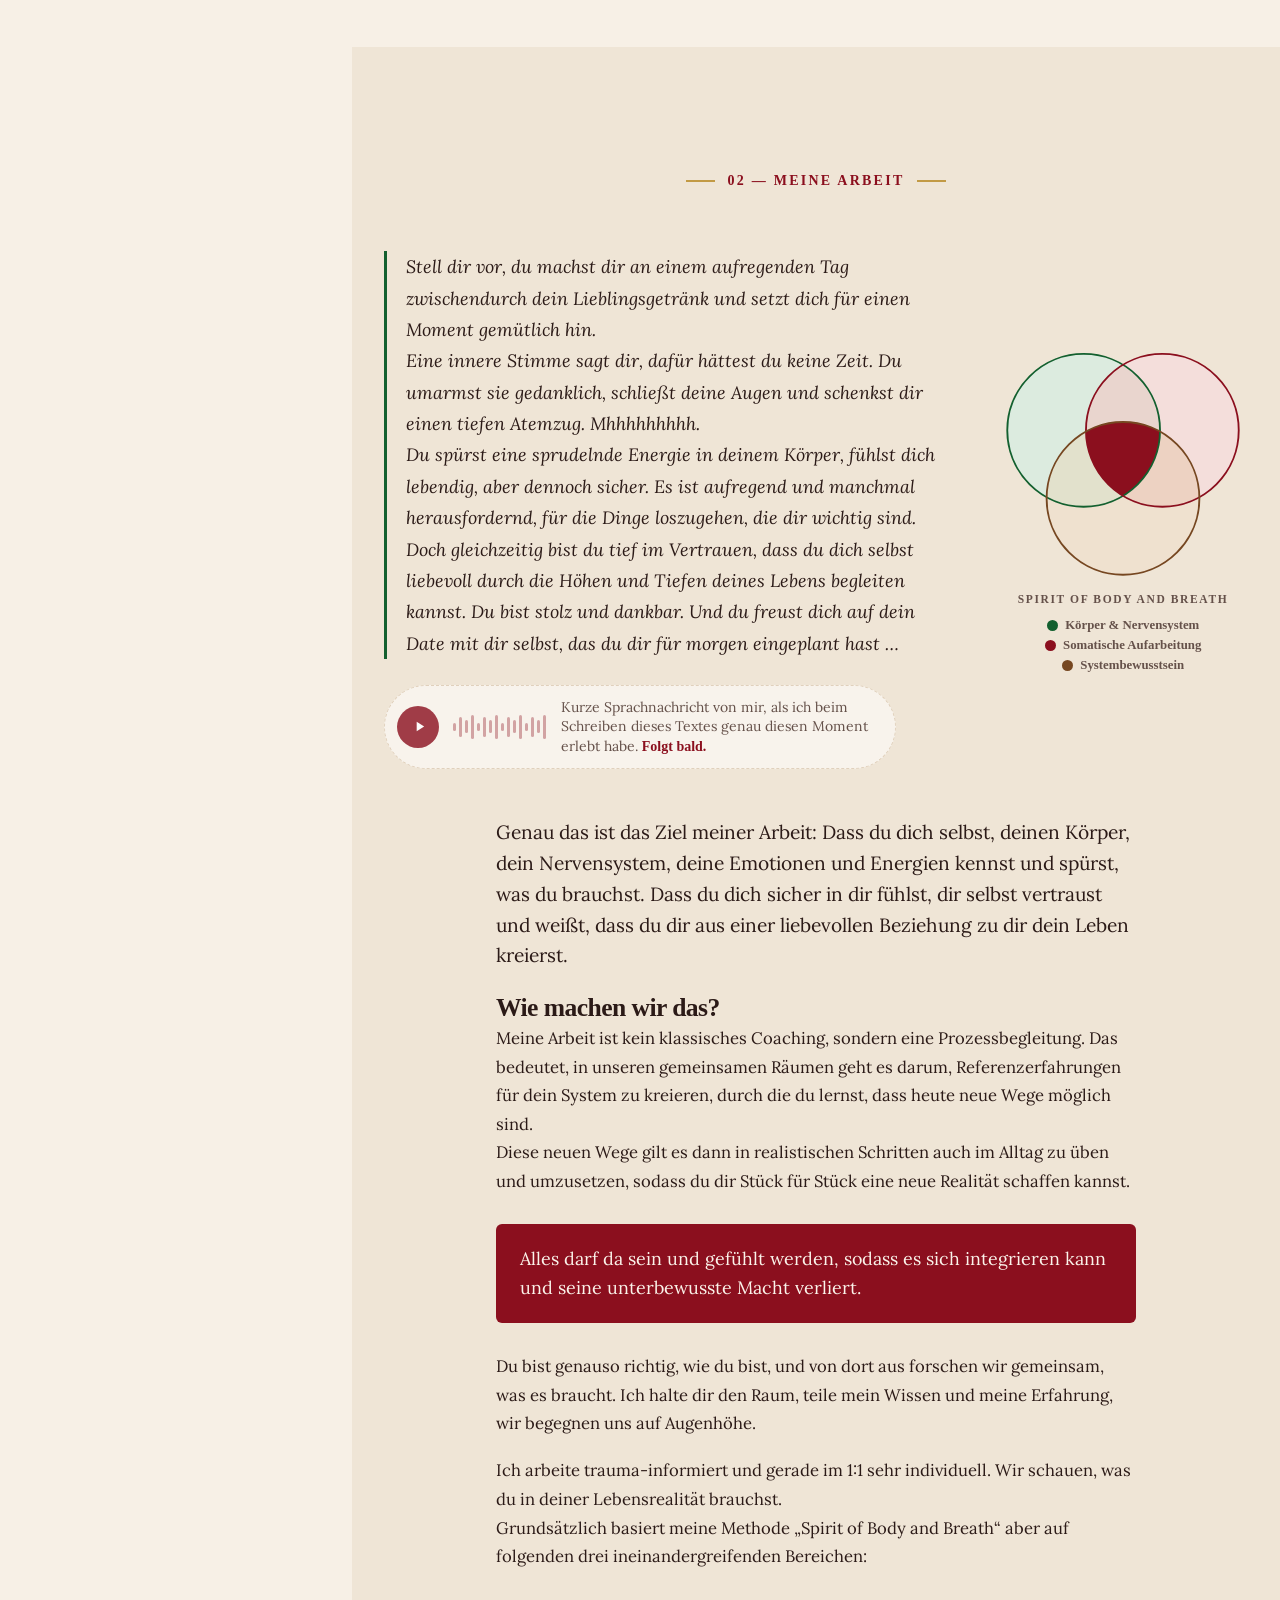
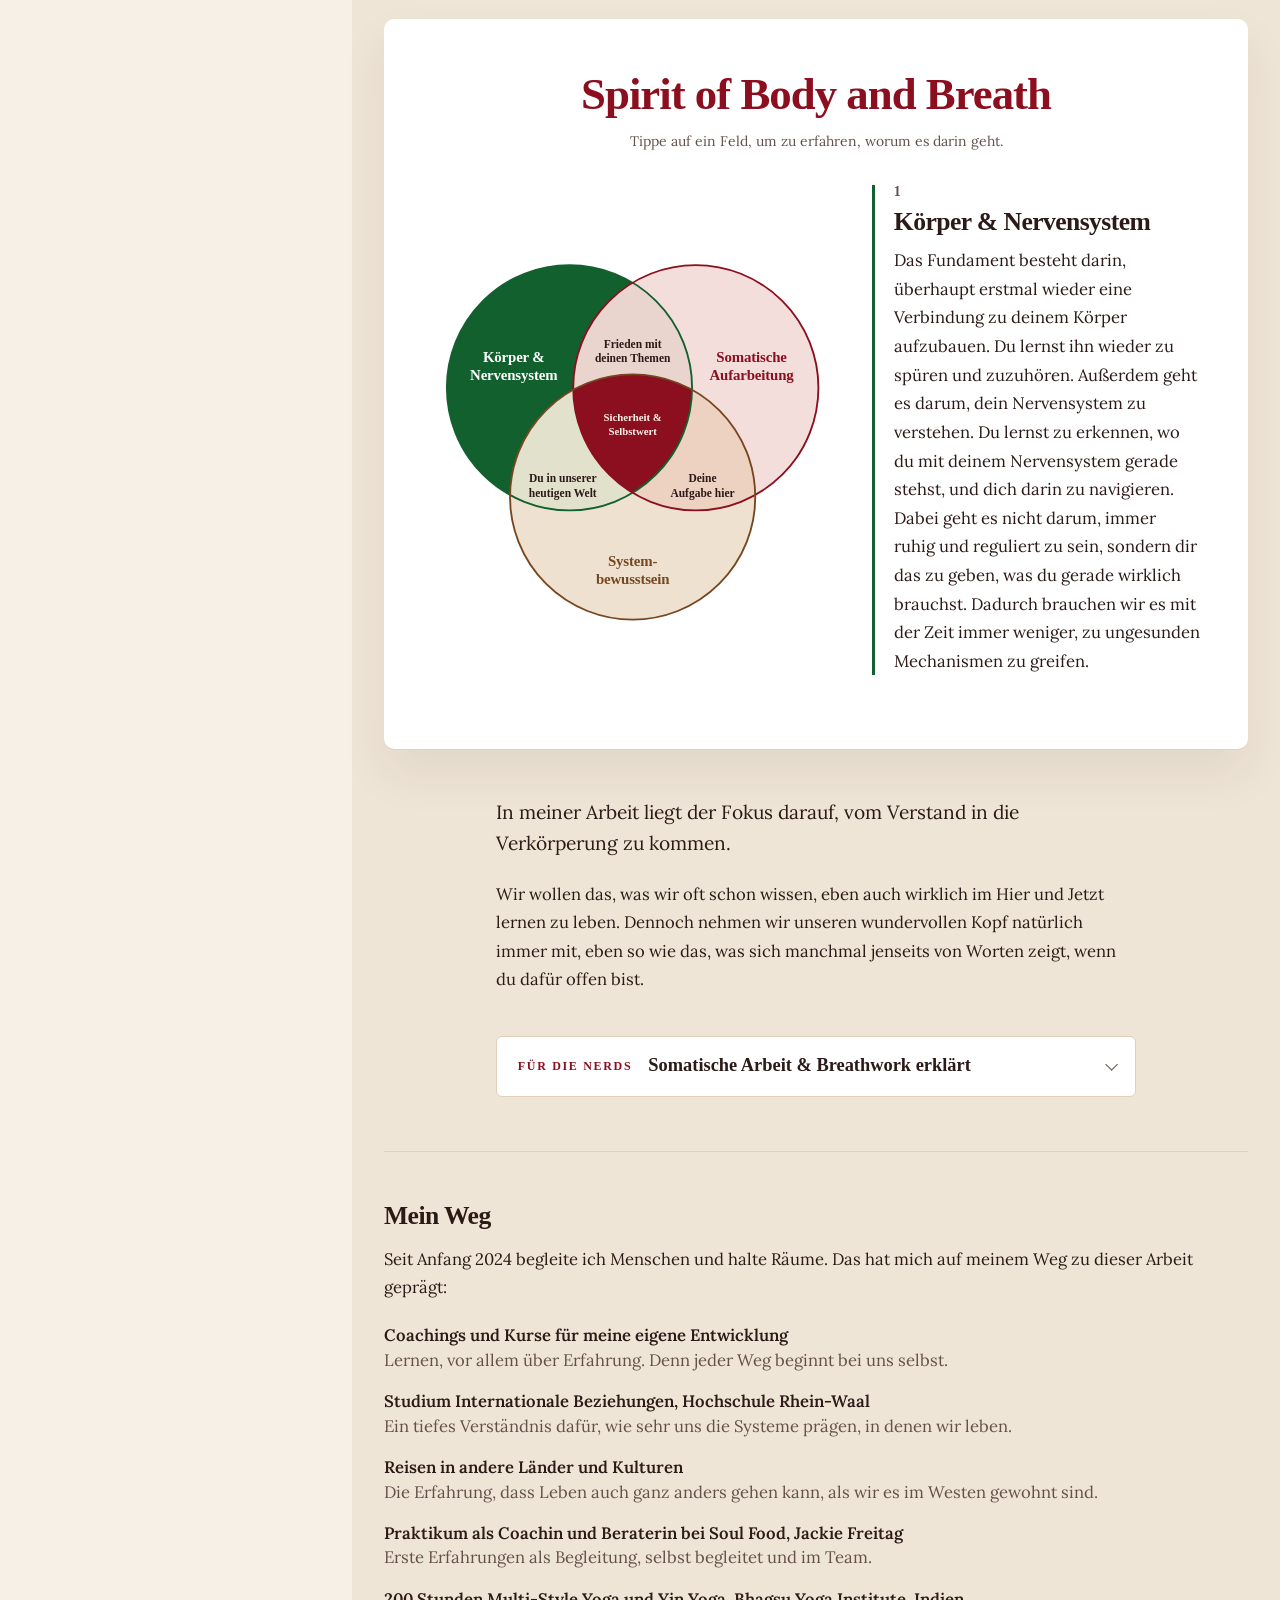
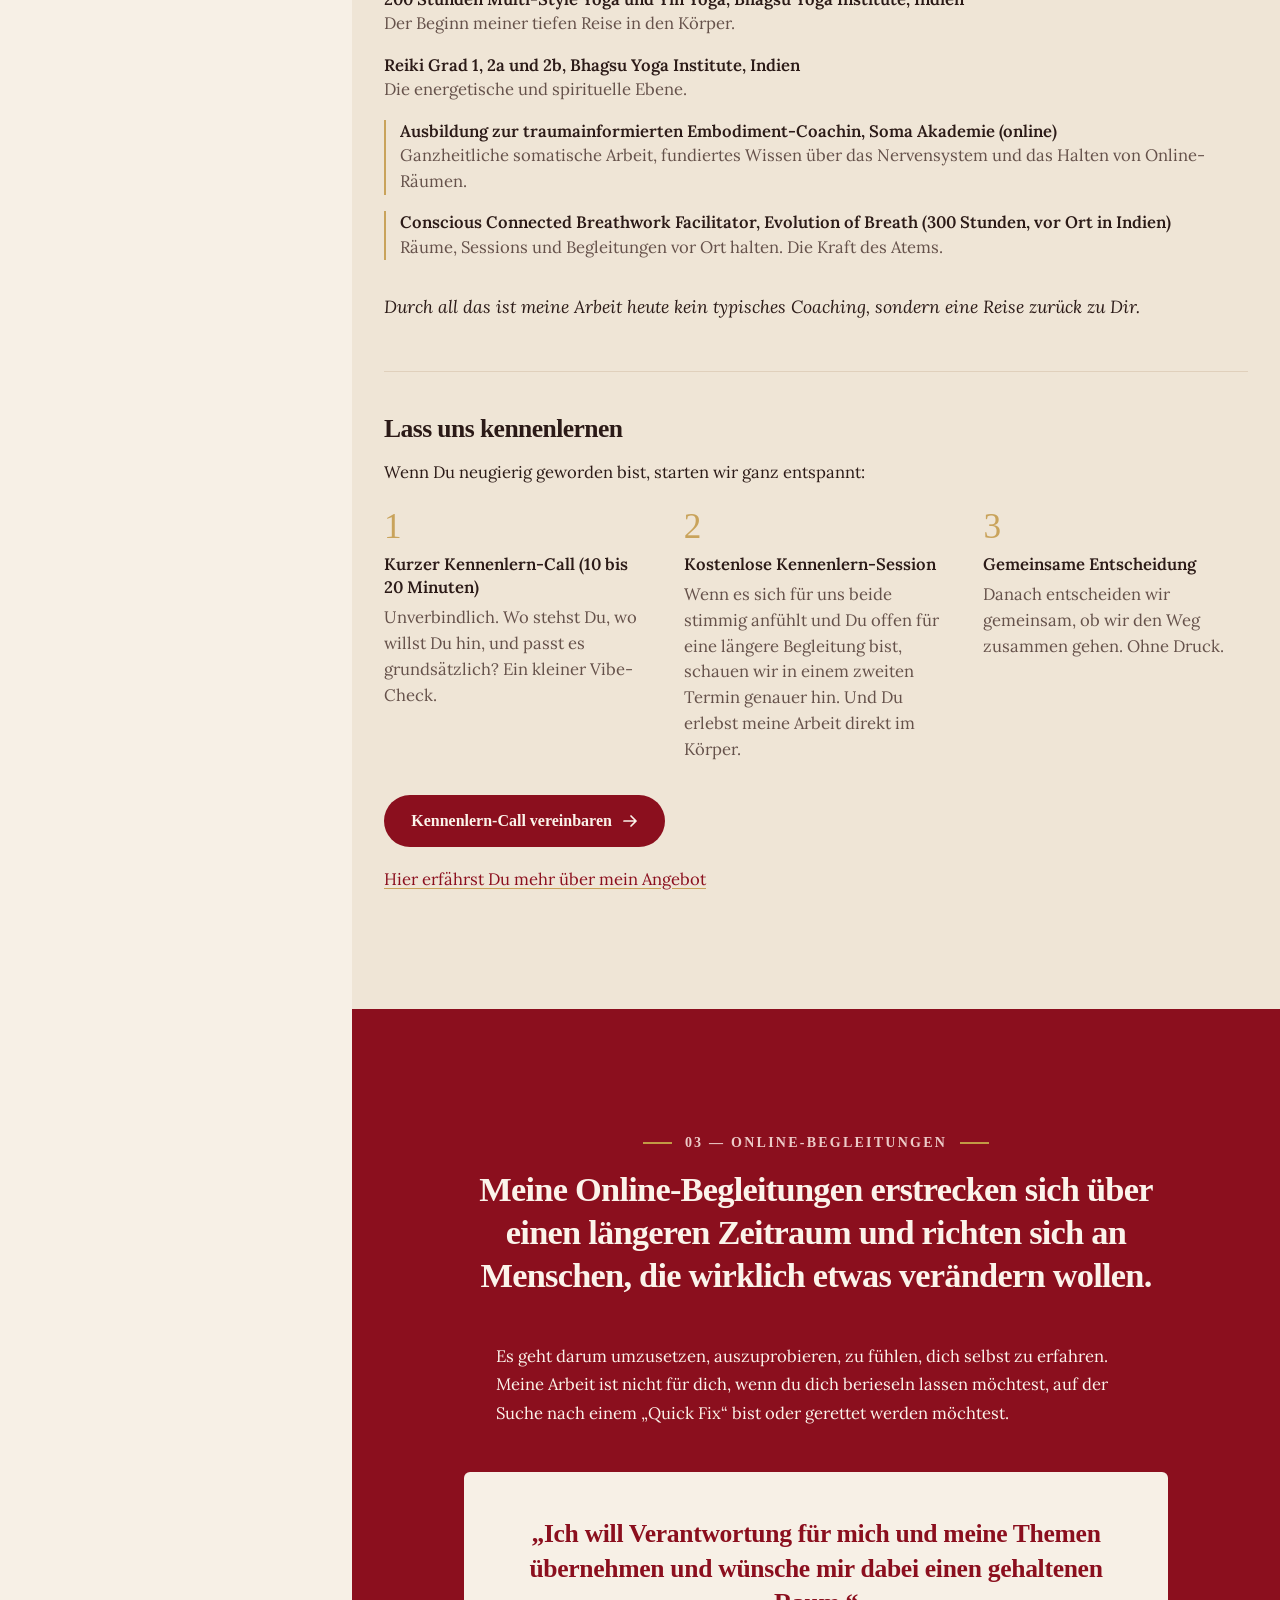
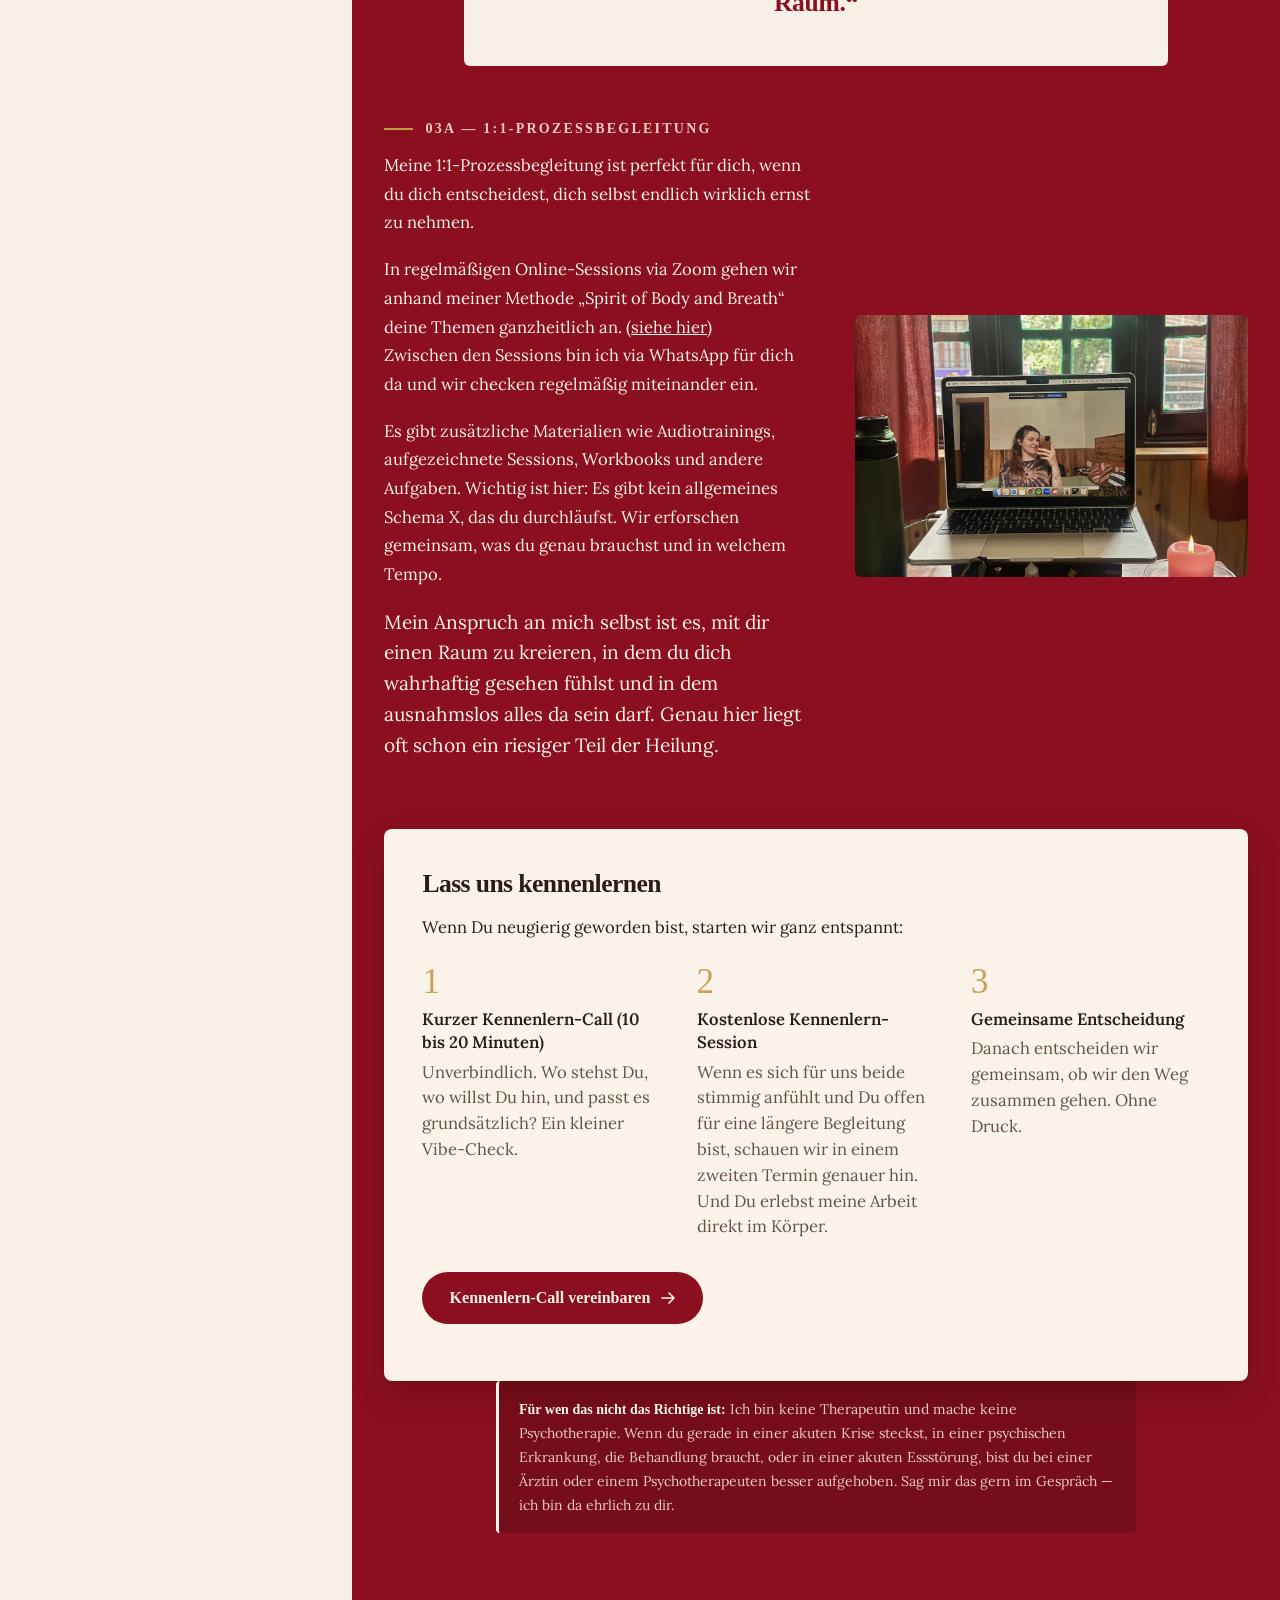
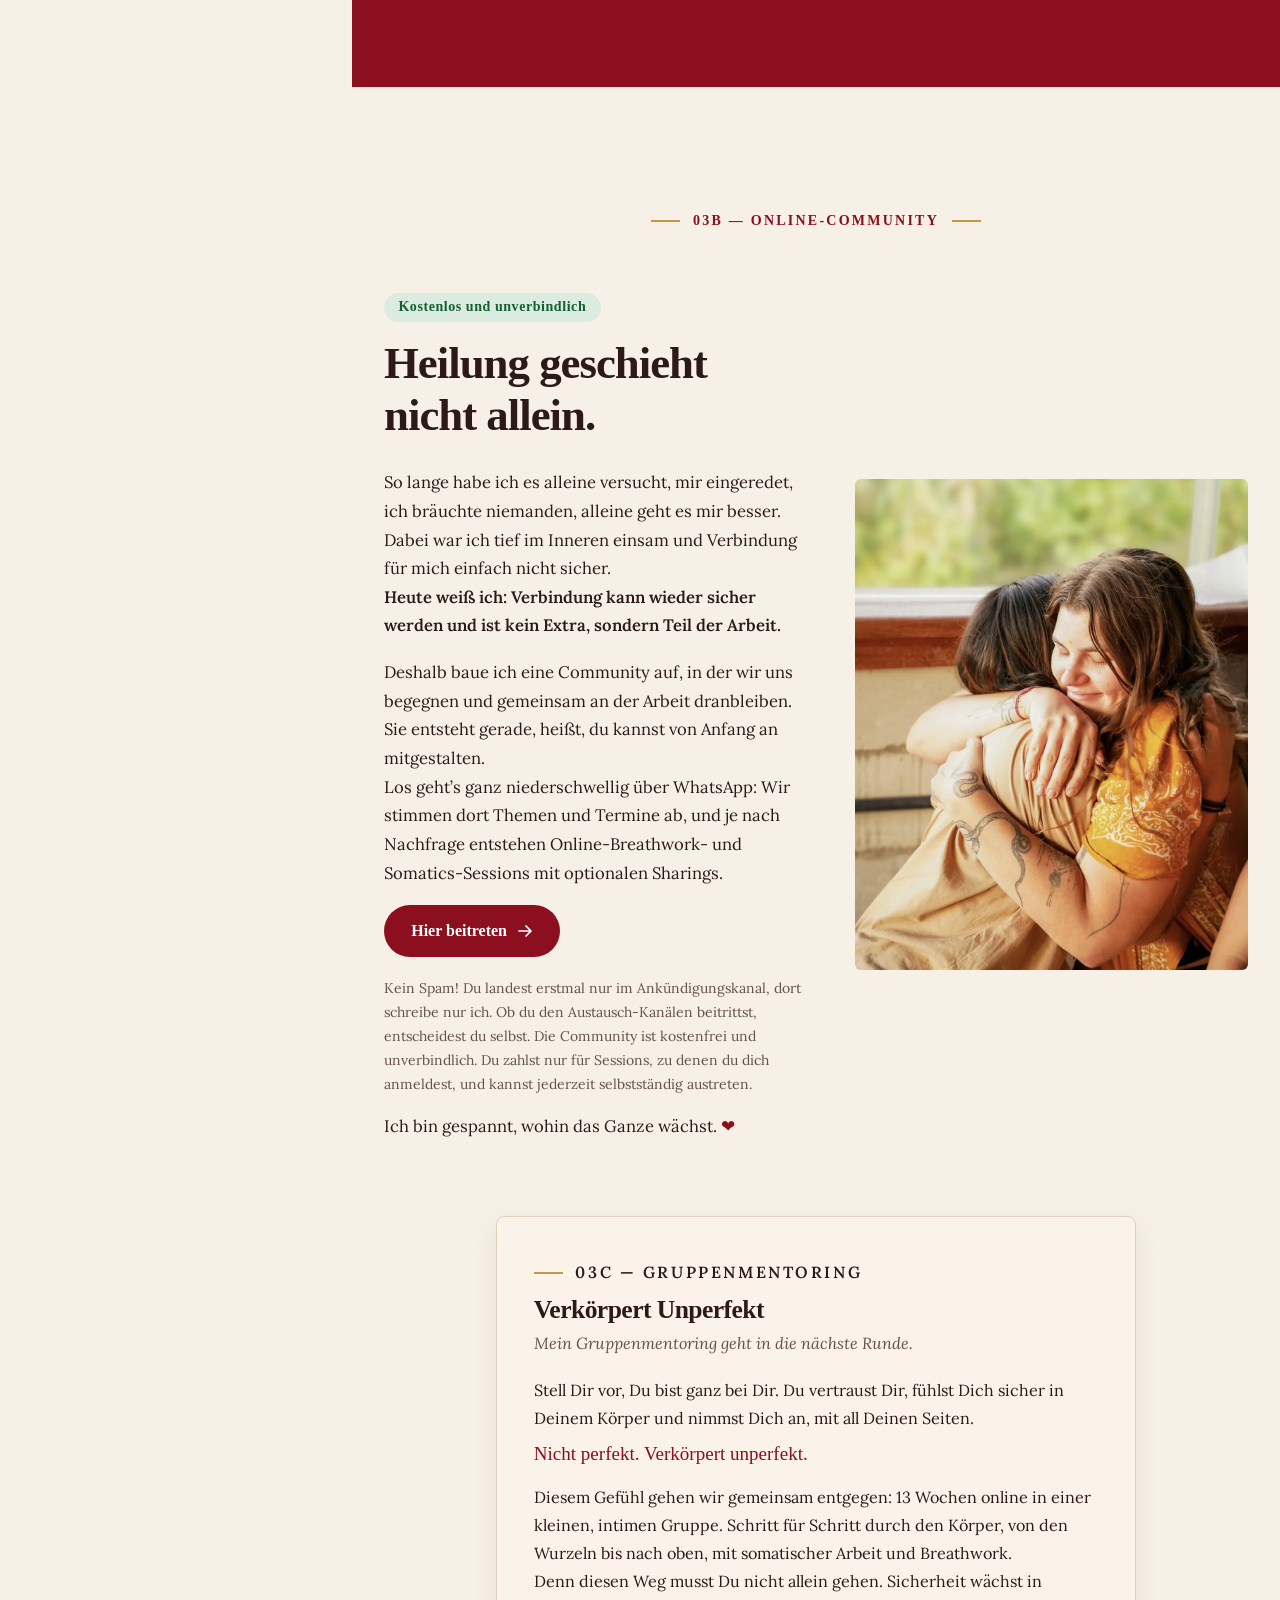
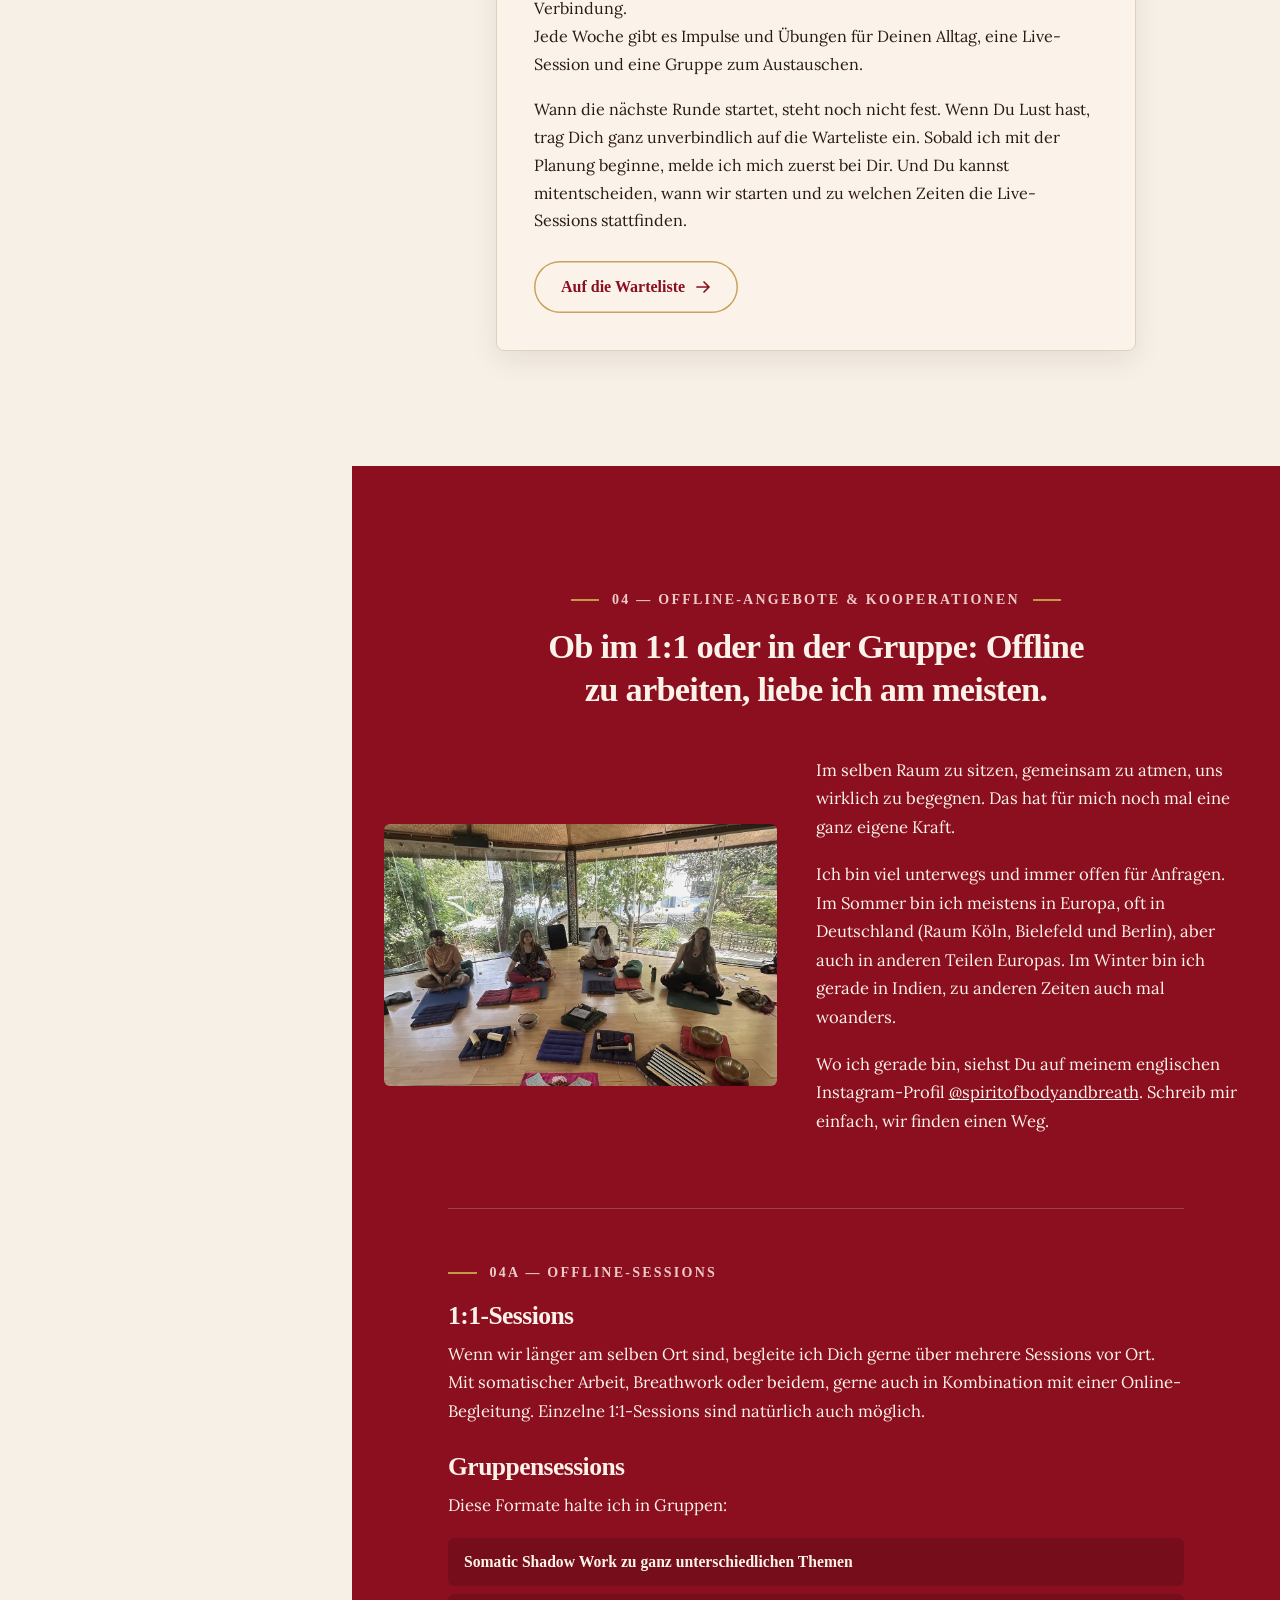
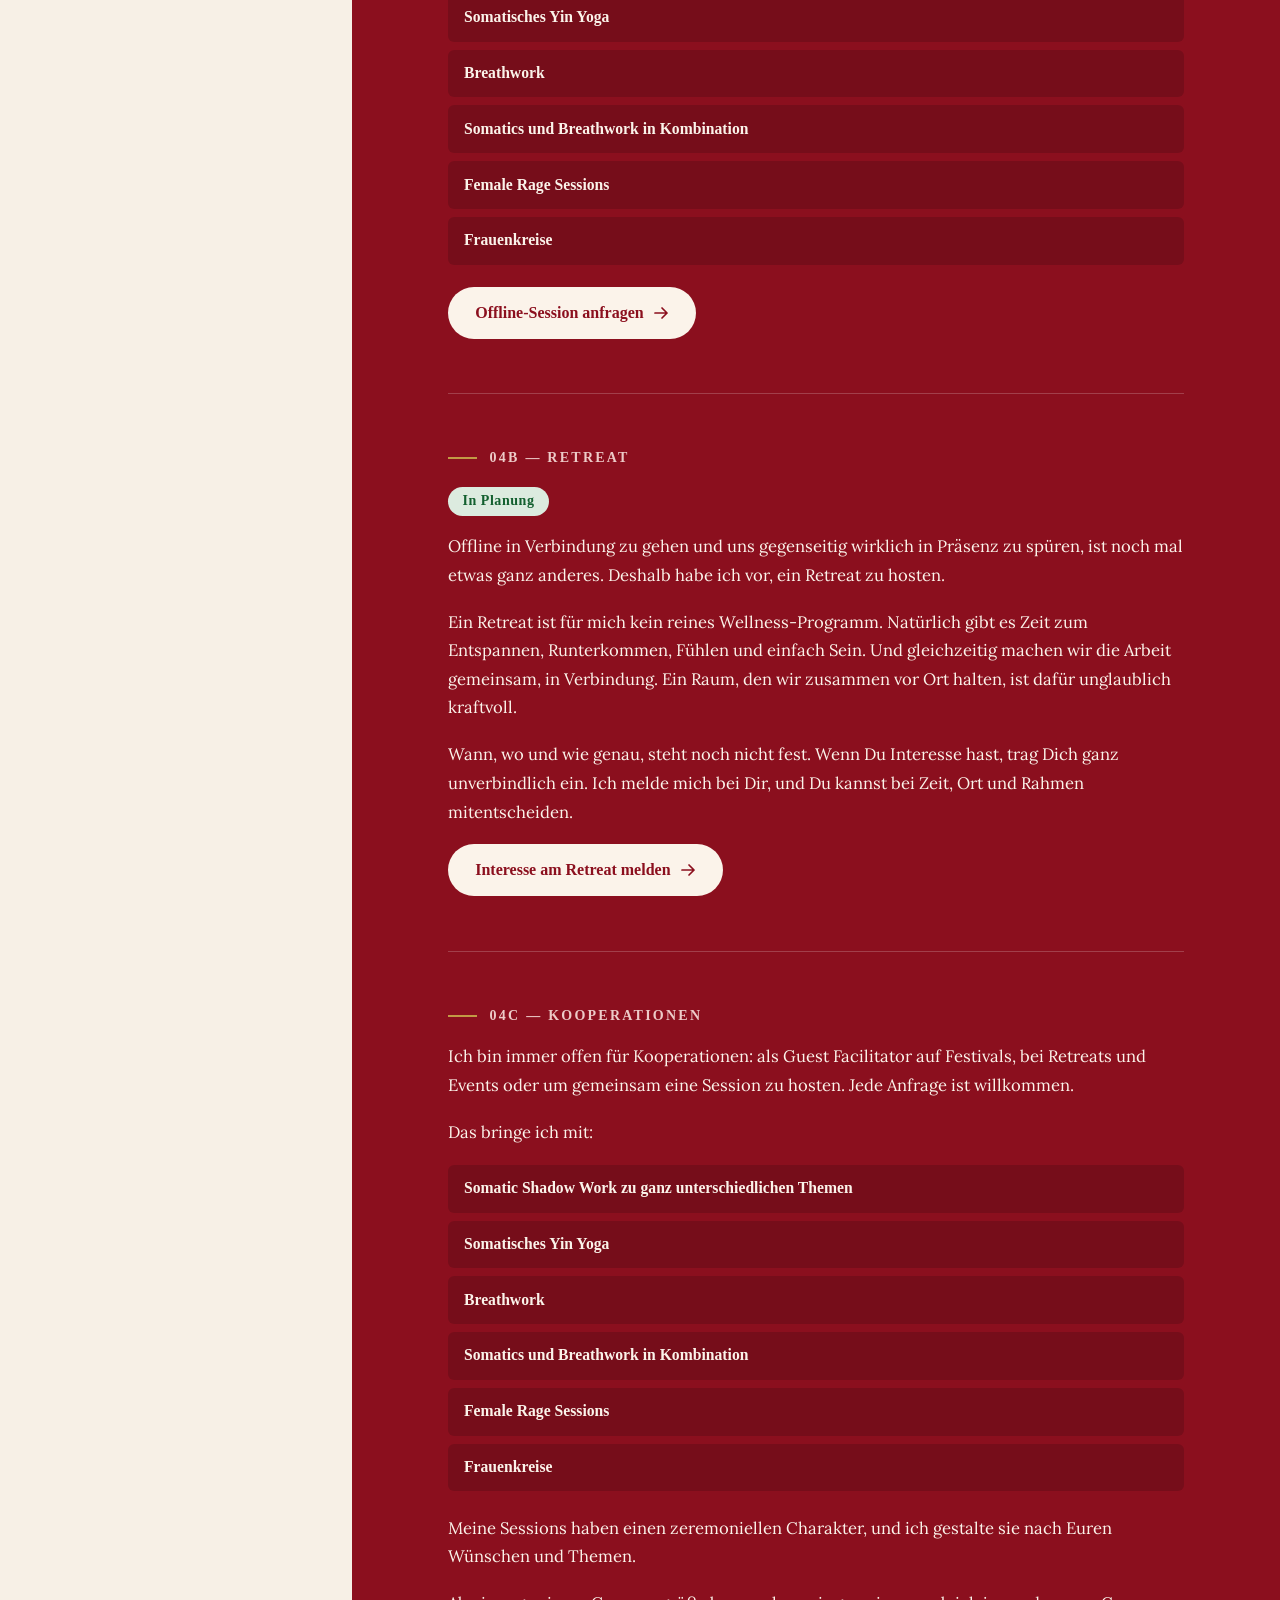
==== commit 9496350a: "Offline-Bereich neu: 4a Sessions, 4b Retreat, 4c Kooperationen - Einstieg: unterwegs, Sommer Europa " ====
--- a/index.html
+++ b/index.html
@@ -107,9 +107,9 @@
     <li class="unter"><a href="#community"><span>3b</span> Community</a></li>
     <li class="unter"><a href="#gruppen"><span>3c</span> Gruppenmentoring</a></li>
     <li><a href="#offline"><span>04</span> Offline</a></li>
-    <li class="unter"><a href="#offline"><span>4a</span> Offline Sessions</a></li>
-    <li class="unter"><a href="#offline"><span>4b</span> Retreat</a></li>
-    <li class="unter"><a href="#offline"><span>4c</span> Kooperationen</a></li>
+    <li class="unter"><a href="#offline-sessions"><span>4a</span> Offline Sessions</a></li>
+    <li class="unter"><a href="#retreat"><span>4b</span> Retreat</a></li>
+    <li class="unter"><a href="#kooperationen"><span>4c</span> Kooperationen</a></li>
     <li class="nav-kontakt"><a href="#kontakt"><span>→</span> Kontakt &amp; Kennenlerncall</a></li>
   </ol>
 </div>
@@ -664,6 +664,10 @@
 <!-- ══════════ 04 · OFFLINE & KOOPERATIONEN ══════════ -->
 <section id="offline" class="boden-glut">
   <div class="buehne">
+    <!-- 20.11. (Lilly): Offline neu gegliedert in 4a Sessions, 4b Retreat,
+         4c Kooperationen. Deutsch und Englisch stehen hier getrennt, weil das
+         Retreat auf Englisch nur als Interessenhinweis erscheint. -->
+    <!--nur-de-->
     <div class="kapitel-kopf reveal">
       <p class="marke">04 — Offline-Angebote &amp; Kooperationen</p>
       <h2 class="lang">Ob im 1:1 oder in der Gruppe: Offline zu arbeiten, liebe ich am meisten.</h2>
@@ -681,21 +685,146 @@
         </picture>
       </figure>
       <div class="reveal">
-        <p>Im selben Raum zu sitzen, gemeinsam zu atmen, sich wirklich zu begegnen. Mit somatischer Arbeit und Breathwork entstehen dabei tiefe, trauma-informierte Erfahrungsräume — einzigartige Sessions und Rituale, die unter die Haut gehen.</p>
-        <p>Ich bin viel unterwegs, aber immer offen für Anfragen: im Winter meist in Indien und Südostasien, im Sommer in Deutschland (vor allem NRW &amp; Berlin) und Europa.</p>
-        <p>Ich biete offline Folgendes an:</p>
+        <p>Im selben Raum zu sitzen, gemeinsam zu atmen, uns wirklich zu begegnen. Das hat für mich noch mal eine ganz eigene Kraft.</p>
+        <p>Ich bin viel unterwegs und immer offen für Anfragen. Im Sommer bin ich meistens in Europa, oft in Deutschland (Raum Köln, Bielefeld und Berlin), aber auch in anderen Teilen Europas. Im Winter bin ich gerade in Indien, zu anderen Zeiten auch mal woanders.</p>
+        <p>Wo ich gerade bin, siehst Du auf meinem englischen Instagram-Profil <a href="https://www.instagram.com/spiritofbodyandbreath/" target="_blank" rel="noopener">@spiritofbodyandbreath</a>. Schreib mir einfach, wir finden einen Weg.</p>
+      </div>
+    </div>
+
+    <div class="offline-teil reveal" id="offline-sessions">
+      <p class="marke">04a — Offline-Sessions</p>
+      <div class="lese">
+        <h3>1:1-Sessions</h3>
+        <p>Wenn wir länger am selben Ort sind, begleite ich Dich gerne über mehrere Sessions vor Ort. Mit somatischer Arbeit, Breathwork oder beidem, gerne auch in Kombination mit einer Online-Begleitung. Einzelne 1:1-Sessions sind natürlich auch möglich.</p>
+        <h3>Gruppensessions</h3>
+        <p>Diese Formate halte ich in Gruppen:</p>
         <ul class="angebote">
-          <li>Offline-1:1-Sessions (gerne auch in Verbindung mit Online-Begleitungen)</li>
-          <li>Offline-Gruppensessions zu verschiedenen Themen</li>
+          <li>Somatic Shadow Work zu ganz unterschiedlichen Themen</li>
+          <li>Somatisches Yin Yoga</li>
+          <li>Breathwork</li>
+          <li>Somatics und Breathwork in Kombination</li>
+          <li>Female Rage Sessions</li>
           <li>Frauenkreise</li>
-          <li>Female Rage Sessions</li>
         </ul>
-        <p>Hast du Interesse an einer Offline-Session oder einer Kooperation?</p>
-        <p><a class="knopf" href="#kontakt" data-thema="Offline-Session / Kooperation">Lass uns ins Gespräch kommen
+        <p><a class="knopf" href="#kontakt" data-thema="Offline-Session">Offline-Session anfragen
           <svg viewBox="0 0 16 16" fill="none" aria-hidden="true"><path d="M2 8h12M9 3l5 5-5 5" stroke="currentColor" stroke-width="1.7" stroke-linecap="round" stroke-linejoin="round"/></svg>
         </a></p>
       </div>
     </div>
+
+    <div class="offline-teil reveal" id="retreat">
+      <p class="marke">04b — Retreat</p>
+      <div class="lese">
+        <p class="plakette">In Planung</p>
+        <p>Offline in Verbindung zu gehen und uns gegenseitig wirklich in Präsenz zu spüren, ist noch mal etwas ganz anderes. Deshalb habe ich vor, ein Retreat zu hosten.</p>
+        <p>Ein Retreat ist für mich kein reines Wellness-Programm. Natürlich gibt es Zeit zum Entspannen, Runterkommen, Fühlen und einfach Sein. Und gleichzeitig machen wir die Arbeit gemeinsam, in Verbindung. Ein Raum, den wir zusammen vor Ort halten, ist dafür unglaublich kraftvoll.</p>
+        <p>Wann, wo und wie genau, steht noch nicht fest. Wenn Du Interesse hast, trag Dich ganz unverbindlich ein. Ich melde mich bei Dir, und Du kannst bei Zeit, Ort und Rahmen mitentscheiden.</p>
+        <p><a class="knopf" href="#kontakt" data-thema="Retreat">Interesse am Retreat melden
+          <svg viewBox="0 0 16 16" fill="none" aria-hidden="true"><path d="M2 8h12M9 3l5 5-5 5" stroke="currentColor" stroke-width="1.7" stroke-linecap="round" stroke-linejoin="round"/></svg>
+        </a></p>
+      </div>
+    </div>
+
+    <div class="offline-teil reveal" id="kooperationen">
+      <p class="marke">04c — Kooperationen</p>
+      <div class="lese">
+        <p>Ich bin immer offen für Kooperationen: als Guest Facilitator auf Festivals, bei Retreats und Events oder um gemeinsam eine Session zu hosten. Jede Anfrage ist willkommen.</p>
+        <p>Das bringe ich mit:</p>
+        <ul class="angebote">
+          <li>Somatic Shadow Work zu ganz unterschiedlichen Themen</li>
+          <li>Somatisches Yin Yoga</li>
+          <li>Breathwork</li>
+          <li>Somatics und Breathwork in Kombination</li>
+          <li>Female Rage Sessions</li>
+          <li>Frauenkreise</li>
+        </ul>
+        <p>Meine Sessions haben einen zeremoniellen Charakter, und ich gestalte sie nach Euren Wünschen und Themen.</p>
+        <p>Ab einer gewissen Gruppengröße besprechen wir gemeinsam, ob ich jemanden zum Co-Facilitaten mitbringe oder ob jemand vor Ort mit dabei ist. So sorgen wir dafür, dass der Raum gut und sicher gehalten ist.</p>
+        <p><a class="knopf" href="#kontakt" data-thema="Kooperation">Kooperation anfragen
+          <svg viewBox="0 0 16 16" fill="none" aria-hidden="true"><path d="M2 8h12M9 3l5 5-5 5" stroke="currentColor" stroke-width="1.7" stroke-linecap="round" stroke-linejoin="round"/></svg>
+        </a></p>
+      </div>
+    </div>
+    <!--/nur-de-->
+    <!--nur-en
+    <div class="kapitel-kopf reveal">
+      <p class="marke">04 — In person &amp; collaborations</p>
+      <h2 class="lang">One-to-one or in a group: working in person is what I love most.</h2>
+    </div>
+
+    <div class="paar">
+      <figure class="bild reveal">
+        <picture>
+          <source type="image/webp" srcset="assets/img/offline-580.webp 580w, assets/img/offline-1160.webp 1160w" sizes="(min-width:820px) 46vw, 90vw">
+          <img src="assets/img/offline-580.jpg"
+               srcset="assets/img/offline-580.jpg 580w, assets/img/offline-1160.jpg 1160w"
+               sizes="(min-width:820px) 46vw, 90vw"
+               width="580" height="387" loading="lazy" decoding="async"
+             alt="View from above into a prepared retreat room with mats and singing bowls.">
+        </picture>
+      </figure>
+      <div class="reveal">
+        <p>Sitting in the same room, breathing together, really meeting each other. For me, that has a power all of its own.</p>
+        <p>I travel a lot and I am always open to requests. In summer I am mostly in Europe, often in Germany (around Cologne, Bielefeld and Berlin), but also in other parts of Europe. This winter I am in India, and at other times I might be somewhere else.</p>
+        <p>You can always see where I am right now on my Instagram <a href="https://www.instagram.com/spiritofbodyandbreath/" target="_blank" rel="noopener">@spiritofbodyandbreath</a>. Just reach out and we will find a way.</p>
+      </div>
+    </div>
+
+    <div class="offline-teil reveal" id="offline-sessions">
+      <p class="marke">04a — In-person sessions</p>
+      <div class="lese">
+        <h3>One-to-one sessions</h3>
+        <p>If we are in the same place for a while, I would love to accompany you through several sessions in person. With somatic work, breathwork or both, and if you like, combined with an online journey. Single one-to-one sessions are possible too.</p>
+        <h3>Group sessions</h3>
+        <p>These are the formats I hold for groups:</p>
+        <ul class="angebote">
+          <li>Somatic shadow work on all kinds of themes</li>
+          <li>Somatic Yin Yoga</li>
+          <li>Breathwork</li>
+          <li>Somatics and breathwork combined</li>
+          <li>Female Rage sessions</li>
+          <li>Women’s circles</li>
+        </ul>
+        <p><a class="knopf" href="#kontakt" data-thema="In-person session">Ask about a session
+          <svg viewBox="0 0 16 16" fill="none" aria-hidden="true"><path d="M2 8h12M9 3l5 5-5 5" stroke="currentColor" stroke-width="1.7" stroke-linecap="round" stroke-linejoin="round"/></svg>
+        </a></p>
+      </div>
+    </div>
+
+    <div class="offline-teil reveal" id="retreat">
+      <p class="marke">04b — Retreat</p>
+      <div class="lese">
+        <p class="plakette">In planning, in German for now</p>
+        <p>Connecting in person and really feeling each other in presence is something else entirely. That is why I am planning to host a retreat.</p>
+        <p>For me, a retreat is not just wellness. Of course there is time to relax, slow down, feel and simply be. And at the same time we do the work together, in connection. A space we hold together in person is incredibly powerful.</p>
+        <p>So far the retreat is planned in German. Maybe there will be an English one too. If you would love to join an English retreat, let me know. You will be the first to hear about it and can help decide on time and place.</p>
+        <p><a class="knopf" href="#kontakt" data-thema="Retreat in English">I am interested
+          <svg viewBox="0 0 16 16" fill="none" aria-hidden="true"><path d="M2 8h12M9 3l5 5-5 5" stroke="currentColor" stroke-width="1.7" stroke-linecap="round" stroke-linejoin="round"/></svg>
+        </a></p>
+      </div>
+    </div>
+
+    <div class="offline-teil reveal" id="kooperationen">
+      <p class="marke">04c — Collaborations</p>
+      <div class="lese">
+        <p>I am always open to collaborations: as a guest facilitator at festivals, retreats and events, or to host a session together. Every request is welcome.</p>
+        <p>What I bring:</p>
+        <ul class="angebote">
+          <li>Somatic shadow work on all kinds of themes</li>
+          <li>Somatic Yin Yoga</li>
+          <li>Breathwork</li>
+          <li>Somatics and breathwork combined</li>
+          <li>Female Rage sessions</li>
+          <li>Women’s circles</li>
+        </ul>
+        <p>My sessions have a ceremonial character, and I shape them around your wishes and themes.</p>
+        <p>From a certain group size, we will talk about whether I bring someone along to co-facilitate or whether someone on site joins in. That way we make sure the space is held well and safely.</p>
+        <p><a class="knopf" href="#kontakt" data-thema="Collaboration">Ask about a collaboration
+          <svg viewBox="0 0 16 16" fill="none" aria-hidden="true"><path d="M2 8h12M9 3l5 5-5 5" stroke="currentColor" stroke-width="1.7" stroke-linecap="round" stroke-linejoin="round"/></svg>
+        </a></p>
+      </div>
+    </div>
+    nur-en-->
   </div>
 </section>
 
--- a/assets/site.css
+++ b/assets/site.css
@@ -710,6 +710,14 @@
 #community h2{text-align:left}
 
 /* ── 05 · Offline-Angebote ─────────────────────────────────── */
+/* ── 04 · Offline neu gegliedert (20.11.): 4a Sessions, 4b Retreat, 4c Kooperationen ── */
+.offline-teil{max-width:46rem; margin:3.4rem auto 0; padding-top:2.8rem; border-top:1px solid #ffffff33; scroll-margin-top:110px}
+.offline-teil .lese{margin:0; max-width:none}
+.offline-teil .marke{margin-bottom:1.1rem}
+.offline-teil h3{margin:1.6rem 0 .5rem}
+.offline-teil h3:first-child{margin-top:0}
+.offline-teil .plakette{margin-bottom:1rem}
+.offline-teil p:last-child{margin-bottom:0}
 .angebote{list-style:none; padding:0; margin:0 0 1.4rem; display:grid; gap:.5rem}
 .angebote li{padding:.65rem 1rem; background:#00000026; border-radius:6px; font-family:var(--kopf); font-weight:600; font-size:.98rem}
 
